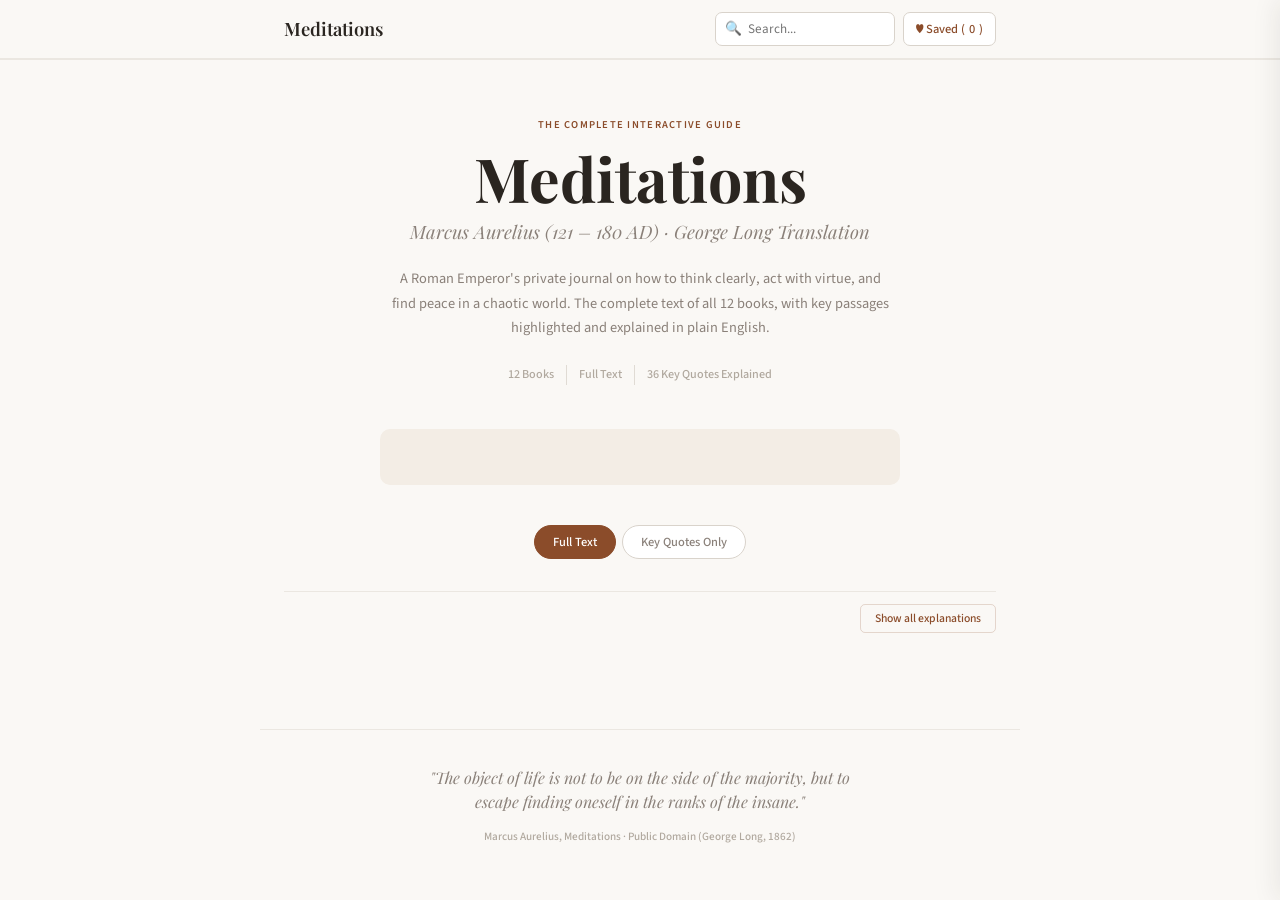
==== index.html @ ff91bcc4 "Add complete Meditations interactive guide" ====
<!DOCTYPE html>
<html lang="en">
<head>
<meta charset="UTF-8">
<meta name="viewport" content="width=device-width, initial-scale=1.0">
<title>Meditations — Marcus Aurelius</title>
<link href="https://fonts.googleapis.com/css2?family=Playfair+Display:ital,wght@0,400;0,600;0,700;1,400&family=Source+Sans+3:wght@300;400;500;600&display=swap" rel="stylesheet">
<style>
*,*::before,*::after{box-sizing:border-box;margin:0;padding:0}
body{font-family:'Source Sans 3',-apple-system,system-ui,sans-serif;background:#faf8f5;color:#2a2520;line-height:1.65;font-size:16px;-webkit-font-smoothing:antialiased}
a{color:inherit;text-decoration:none}
::-webkit-scrollbar{width:6px}
::-webkit-scrollbar-track{background:transparent}
::-webkit-scrollbar-thumb{background:#d9d3cb;border-radius:3px}
.pbar{position:fixed;top:0;left:0;height:3px;width:0;background:#8b4c2a;z-index:1001;pointer-events:none;transition:width 60ms linear}
.hdr{position:sticky;top:0;z-index:100;background:rgba(250,248,245,0.92);backdrop-filter:blur(12px);border-bottom:1px solid #ebe7e1}
.hdr-inner{max-width:760px;margin:0 auto;padding:12px 24px;display:flex;align-items:center;justify-content:space-between;gap:12px}
.hdr-brand{font-family:'Playfair Display',Georgia,serif;font-size:1.15rem;font-weight:600;white-space:nowrap}
.hdr-right{display:flex;align-items:center;gap:8px}
.search-box{position:relative}
.search-box input{font-family:inherit;font-size:0.82rem;padding:7px 12px 7px 32px;width:180px;border:1px solid #d9d3cb;border-radius:7px;background:#fff;color:#2a2520;outline:none;transition:all 200ms ease}
.search-box input:focus{width:220px;border-color:#8b4c2a;box-shadow:0 0 0 3px rgba(139,76,42,0.07)}
.search-box .si{position:absolute;left:10px;top:50%;transform:translateY(-50%);color:#b0a89e;pointer-events:none;font-size:0.85rem}
.hdr-btn{display:flex;align-items:center;justify-content:center;padding:7px 12px;border-radius:7px;border:1px solid #d9d3cb;background:#fff;color:#8b4c2a;cursor:pointer;font-family:inherit;font-size:0.78rem;font-weight:500;gap:4px;transition:all 150ms ease}
.hdr-btn:hover{background:#f5f0ea;border-color:#8b4c2a}
.pill-nav{position:sticky;top:49px;z-index:99;background:rgba(250,248,245,0.92);backdrop-filter:blur(12px);border-bottom:1px solid #ebe7e1;overflow-x:auto;scrollbar-width:none}
.pill-nav::-webkit-scrollbar{display:none}
.pill-inner{max-width:760px;margin:0 auto;padding:0 24px;display:flex;gap:2px;min-width:max-content}
.pill{padding:8px 14px;font-size:0.73rem;font-weight:500;color:#8a8079;background:none;border:none;border-bottom:2px solid transparent;cursor:pointer;white-space:nowrap;transition:all 150ms ease;font-family:inherit}
.pill:hover{color:#2a2520}
.pill.on{color:#8b4c2a;border-bottom-color:#8b4c2a}
.wrap{max-width:760px;margin:0 auto;padding:0 24px 80px}
.hero{text-align:center;padding:56px 0 44px}
.hero-ey{font-size:0.66rem;font-weight:600;letter-spacing:0.12em;text-transform:uppercase;color:#8b4c2a;margin-bottom:12px}
.hero h1{font-family:'Playfair Display',Georgia,serif;font-size:clamp(2.4rem,5.5vw,3.8rem);font-weight:700;line-height:1.08;margin-bottom:6px}
.hero .au{font-family:'Playfair Display',Georgia,serif;font-size:1.15rem;font-style:italic;color:#8a8079;margin-bottom:20px}
.hero .hd{font-size:0.9rem;color:#8a8079;max-width:500px;margin:0 auto 24px;line-height:1.7}
.stats{display:flex;justify-content:center;font-size:0.76rem;font-weight:500;color:#b0a89e}
.stats span{padding:0 12px}
.stats span+span{border-left:1px solid #e0dbd4}
.daily{max-width:520px;margin:0 auto 40px;padding:28px;background:#f3ede5;border-radius:10px;text-align:center}
.daily-tag{font-size:0.64rem;font-weight:600;letter-spacing:0.1em;text-transform:uppercase;color:#8b4c2a;margin-bottom:10px}
.daily .dq{font-family:'Playfair Display',Georgia,serif;font-size:1.1rem;font-style:italic;line-height:1.55;color:#2a2520;margin-bottom:8px}
.daily .dr{font-size:0.72rem;font-weight:500;color:#b0a89e;margin-bottom:12px}
.daily button{font-family:inherit;font-size:0.72rem;font-weight:500;color:#8b4c2a;background:rgba(139,76,42,0.06);border:1px solid rgba(139,76,42,0.15);border-radius:5px;padding:5px 14px;cursor:pointer}
.daily button:hover{background:rgba(139,76,42,0.12)}
.mode-bar{display:flex;align-items:center;justify-content:center;gap:6px;margin-bottom:32px}
.mode-btn{font-family:inherit;font-size:0.78rem;font-weight:500;padding:7px 18px;border-radius:20px;border:1px solid #d9d3cb;background:#fff;color:#8a8079;cursor:pointer;transition:all 150ms ease}
.mode-btn:hover{border-color:#8b4c2a;color:#2a2520}
.mode-btn.on{background:#8b4c2a;color:#fff;border-color:#8b4c2a}
.toolbar{display:flex;align-items:center;justify-content:space-between;padding:12px 0;margin-bottom:4px;border-top:1px solid #ebe7e1}
.toolbar .info{font-size:0.78rem;color:#8a8079;font-weight:500}
.toolbar button{font-family:inherit;font-size:0.73rem;font-weight:500;color:#8b4c2a;background:none;border:1px solid rgba(139,76,42,0.2);border-radius:5px;padding:5px 14px;cursor:pointer}
.toolbar button:hover{background:rgba(139,76,42,0.05)}
.book-sec{padding:48px 0 32px}
.book-sec+.book-sec{border-top:1px solid #ebe7e1}
.bk-num{font-family:'Playfair Display',Georgia,serif;font-size:3rem;font-weight:700;line-height:1;color:#8b4c2a;opacity:0.18;margin-bottom:-4px}
.bk-title{font-family:'Playfair Display',Georgia,serif;font-size:1.6rem;font-weight:600;line-height:1.2;margin-bottom:8px}
.bk-summary{font-size:0.88rem;color:#6a6058;line-height:1.7;max-width:600px;margin-bottom:8px;padding:16px 20px;background:#f8f4ef;border-radius:8px}
.bk-summary strong{color:#2a2520;font-weight:600}
.bk-themes{font-size:0.76rem;color:#8b4c2a;font-weight:500;margin-bottom:24px}
.passage{padding:18px 0;position:relative}
.passage+.passage{border-top:1px solid #f0ebe5}
.passage.hide{display:none}
.passage .pnum{font-size:0.68rem;font-weight:600;color:#c4bbb0;margin-bottom:6px}
.passage .ptext{font-size:0.94rem;line-height:1.75;color:#3a3530;max-width:62ch}
.passage.highlighted{padding-left:20px;border-left:3px solid rgba(139,76,42,0.2)}
.passage.highlighted .ptext{font-family:'Playfair Display',Georgia,serif;font-size:1.15rem;font-style:italic;line-height:1.6;color:#2a2520}
.passage .pmeta{display:flex;align-items:center;justify-content:space-between;margin-top:8px}
.passage .pacts{display:flex;align-items:center;gap:4px}
.exp-btn{font-family:inherit;font-size:0.72rem;font-weight:500;color:#8b4c2a;background:none;border:none;cursor:pointer;padding:4px 8px;border-radius:4px}
.exp-btn:hover{background:rgba(139,76,42,0.06)}
.exp-btn .arr{display:inline-block;transition:transform 0.25s ease;font-size:0.6rem;margin-left:3px}
.exp-btn.open .arr{transform:rotate(180deg)}
.hrt{background:none;border:none;cursor:pointer;padding:4px;color:#b0a89e;font-size:1rem;line-height:1;transition:color 150ms}
.hrt:hover{color:#8b4c2a}
.hrt.on{color:#8b4c2a}
.expl{max-height:0;overflow:hidden;opacity:0;transition:max-height 0.4s ease,opacity 0.3s ease,margin 0.3s ease;margin-top:0}
.expl.open{max-height:500px;opacity:1;margin-top:12px}
.expl-in{background:#f3ede5;border-radius:8px;padding:14px 16px}
.expl-tag{font-size:0.64rem;font-weight:600;letter-spacing:0.08em;text-transform:uppercase;color:#8b4c2a;margin-bottom:5px}
.expl-txt{font-size:0.86rem;line-height:1.72;color:#4a4440}
mark{background:rgba(200,170,80,0.3);color:inherit;border-radius:2px;padding:0 2px}
.no-res{text-align:center;padding:48px 0;display:none}
.no-res.show{display:block}
.no-res h3{font-family:'Playfair Display',Georgia,serif;font-size:1.2rem;font-weight:600;margin-bottom:4px}
.no-res p{font-size:0.84rem;color:#8a8079}
.overlay{position:fixed;inset:0;background:rgba(40,35,28,0.2);z-index:200;opacity:0;pointer-events:none;transition:opacity 0.25s ease}
.overlay.on{opacity:1;pointer-events:auto}
.panel{position:fixed;top:0;right:0;bottom:0;width:360px;max-width:92vw;background:#faf8f5;z-index:201;transform:translateX(100%);transition:transform 0.35s cubic-bezier(0.16,1,0.3,1);display:flex;flex-direction:column;box-shadow:-4px 0 24px rgba(40,35,28,0.08)}
.panel.on{transform:translateX(0)}
.pnl-top{display:flex;align-items:center;justify-content:space-between;padding:18px 20px;border-bottom:1px solid #ebe7e1}
.pnl-top h3{font-family:'Playfair Display',Georgia,serif;font-size:1.1rem;font-weight:600}
.pnl-x{width:32px;height:32px;display:flex;align-items:center;justify-content:center;border:none;background:none;color:#8a8079;cursor:pointer;font-size:1.2rem;border-radius:6px}
.pnl-x:hover{background:#f0ebe5}
.pnl-body{flex:1;overflow-y:auto;padding:14px 20px}
.pnl-item{padding:14px 0}
.pnl-item+.pnl-item{border-top:1px solid #f0ebe5}
.pnl-item .pq{font-family:'Playfair Display',Georgia,serif;font-size:0.92rem;font-style:italic;line-height:1.5;color:#2a2520;margin-bottom:5px}
.pnl-item .pf{font-size:0.7rem;font-weight:500;color:#b0a89e}
.pnl-item .prm{font-size:0.7rem;font-weight:500;color:#8b4c2a;background:none;border:none;cursor:pointer;margin-top:4px}
.pnl-item .prm:hover{text-decoration:underline}
.pnl-empty{text-align:center;padding:40px 0;color:#8a8079;font-size:0.86rem;line-height:1.6}
.btt{position:fixed;bottom:22px;right:22px;width:42px;height:42px;border-radius:50%;background:#2a2520;color:#faf8f5;border:none;cursor:pointer;display:flex;align-items:center;justify-content:center;font-size:1.1rem;opacity:0;pointer-events:none;transition:all 0.25s ease;transform:translateY(8px);z-index:50;box-shadow:0 2px 10px rgba(40,35,28,0.15)}
.btt.show{opacity:1;pointer-events:auto;transform:translateY(0)}
.btt:hover{transform:translateY(-2px)}
.ft{max-width:760px;margin:0 auto;padding:36px 24px 48px;border-top:1px solid #ebe7e1;text-align:center}
.ft .fq{font-family:'Playfair Display',Georgia,serif;font-size:1rem;font-style:italic;color:#8a8079;line-height:1.5;max-width:440px;margin:0 auto 14px}
.ft .fw{font-size:0.7rem;font-weight:500;color:#b0a89e}
@media(max-width:640px){
.hdr-inner{padding:10px 16px}
.search-box input{width:120px;font-size:0.78rem}
.search-box input:focus{width:160px}
.pill-inner{padding:0 16px}
.wrap{padding:0 16px 56px}
.hero{padding:36px 0 32px}
.hero h1{font-size:2.2rem}
.book-sec{padding:36px 0 24px}
.bk-num{font-size:2.2rem}
.bk-title{font-size:1.3rem}
.passage.highlighted .ptext{font-size:1.05rem}
.panel{width:100%;max-width:100%}
}
</style>
</head>
<body>
<div class="pbar" id="pbar"></div>
<header class="hdr"><div class="hdr-inner">
<div class="hdr-brand">Meditations</div>
<div class="hdr-right">
<div class="search-box"><span class="si">&#128269;</span><input type="text" id="search" placeholder="Search..." autocomplete="off"></div>
<button class="hdr-btn" id="openSaved">&#9829; Saved (<span id="scount">0</span>)</button>
</div>
</div></header>
<nav class="pill-nav"><div class="pill-inner" id="pillNav"></div></nav>
<div class="wrap">
<section class="hero">
<div class="hero-ey">The Complete Interactive Guide</div>
<h1>Meditations</h1>
<p class="au">Marcus Aurelius (121 &ndash; 180 AD) &middot; George Long Translation</p>
<p class="hd">A Roman Emperor's private journal on how to think clearly, act with virtue, and find peace in a chaotic world. The complete text of all 12 books, with key passages highlighted and explained in plain English.</p>
<div class="stats"><span>12 Books</span><span>Full Text</span><span>36 Key Quotes Explained</span></div>
</section>
<div class="daily" id="daily"></div>
<div class="mode-bar">
<button class="mode-btn on" data-mode="full">Full Text</button>
<button class="mode-btn" data-mode="highlights">Key Quotes Only</button>
</div>
<div class="toolbar"><span class="info" id="qcount"></span><button id="toggleAll">Show all explanations</button></div>
<div id="content"></div>
<div class="no-res" id="noRes"><h3>No matches found</h3><p>Try a different search term</p></div>
</div>
<footer class="ft">
<p class="fq">"The object of life is not to be on the side of the majority, but to escape finding oneself in the ranks of the insane."</p>
<p class="fw">Marcus Aurelius, Meditations &middot; Public Domain (George Long, 1862)</p>
</footer>
<div class="overlay" id="overlay"></div>
<div class="panel" id="panel">
<div class="pnl-top"><h3>Saved Quotes</h3><button class="pnl-x" id="pnlX">&times;</button></div>
<div class="pnl-body" id="pnlBody"></div>
</div>
<button class="btt" id="btt">&uarr;</button>
<script src="data.js"></script>
<script src="app.js"></script>
</body>
</html>
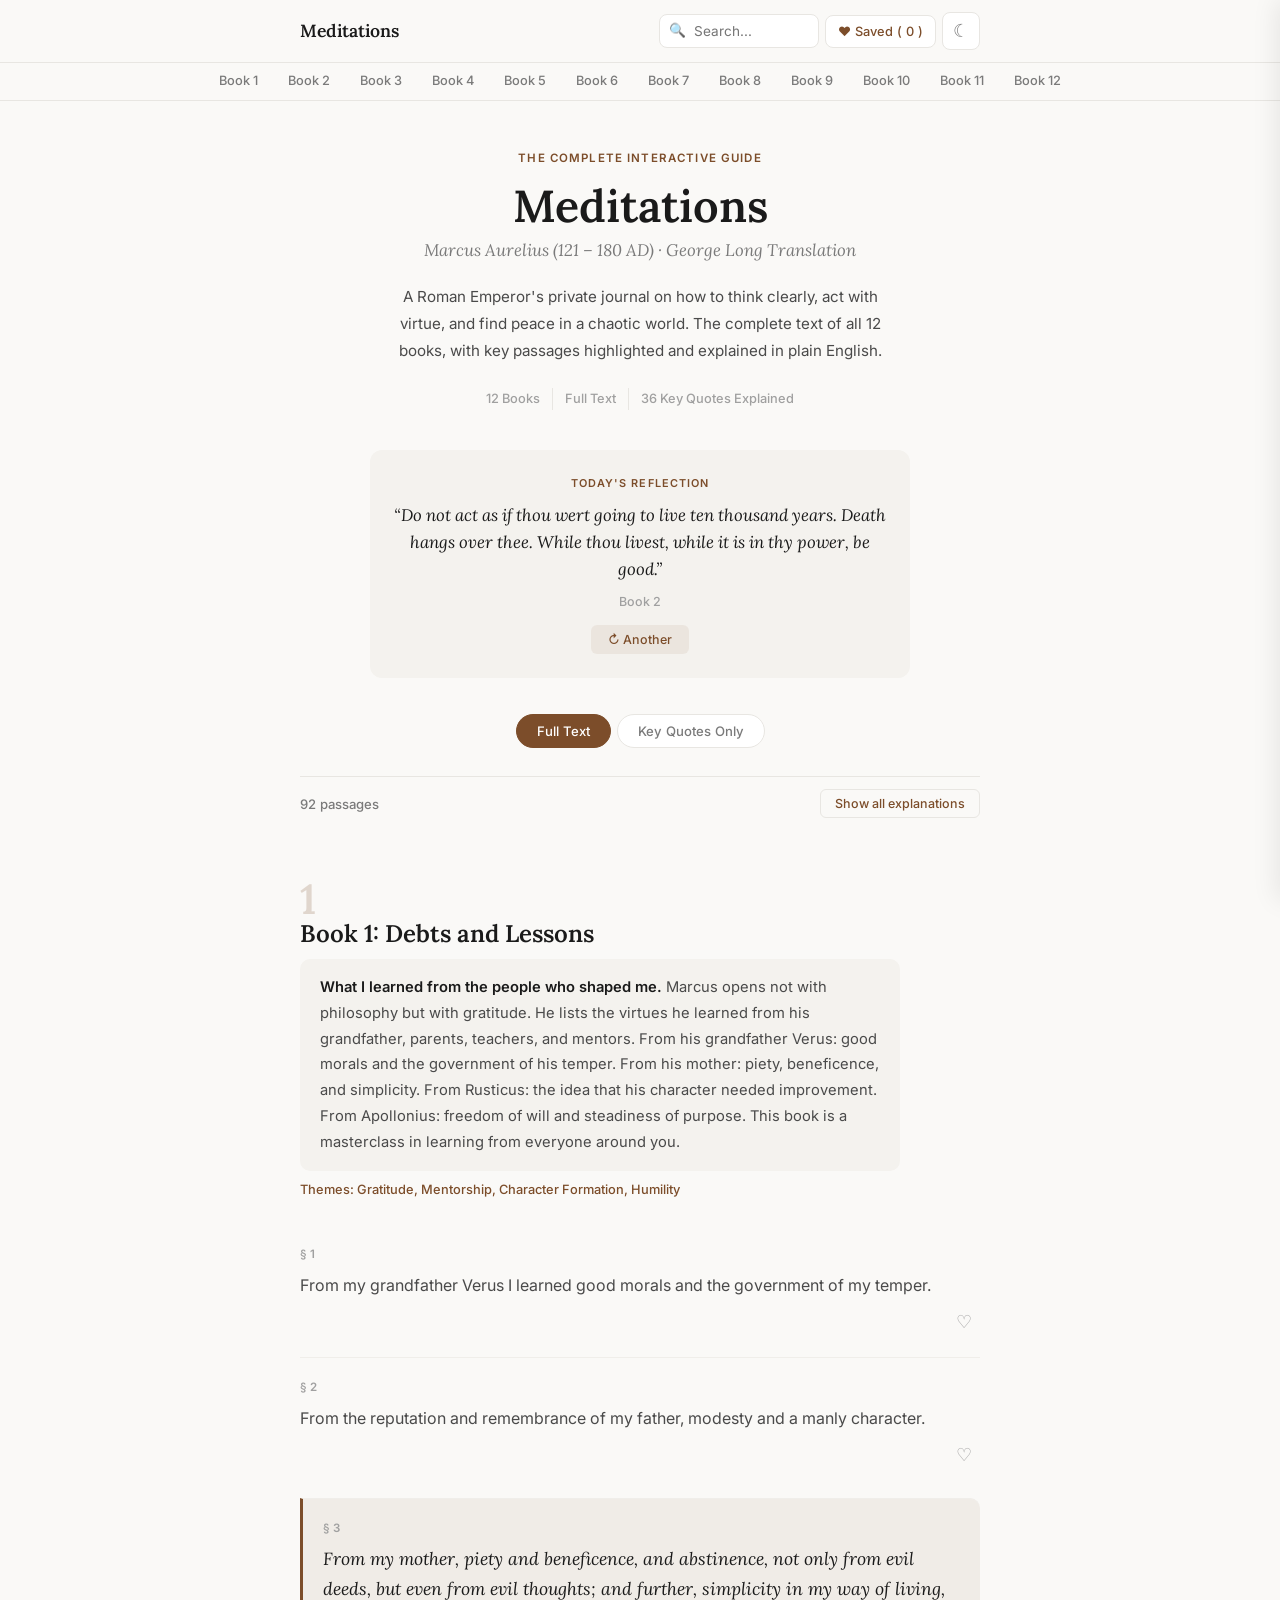
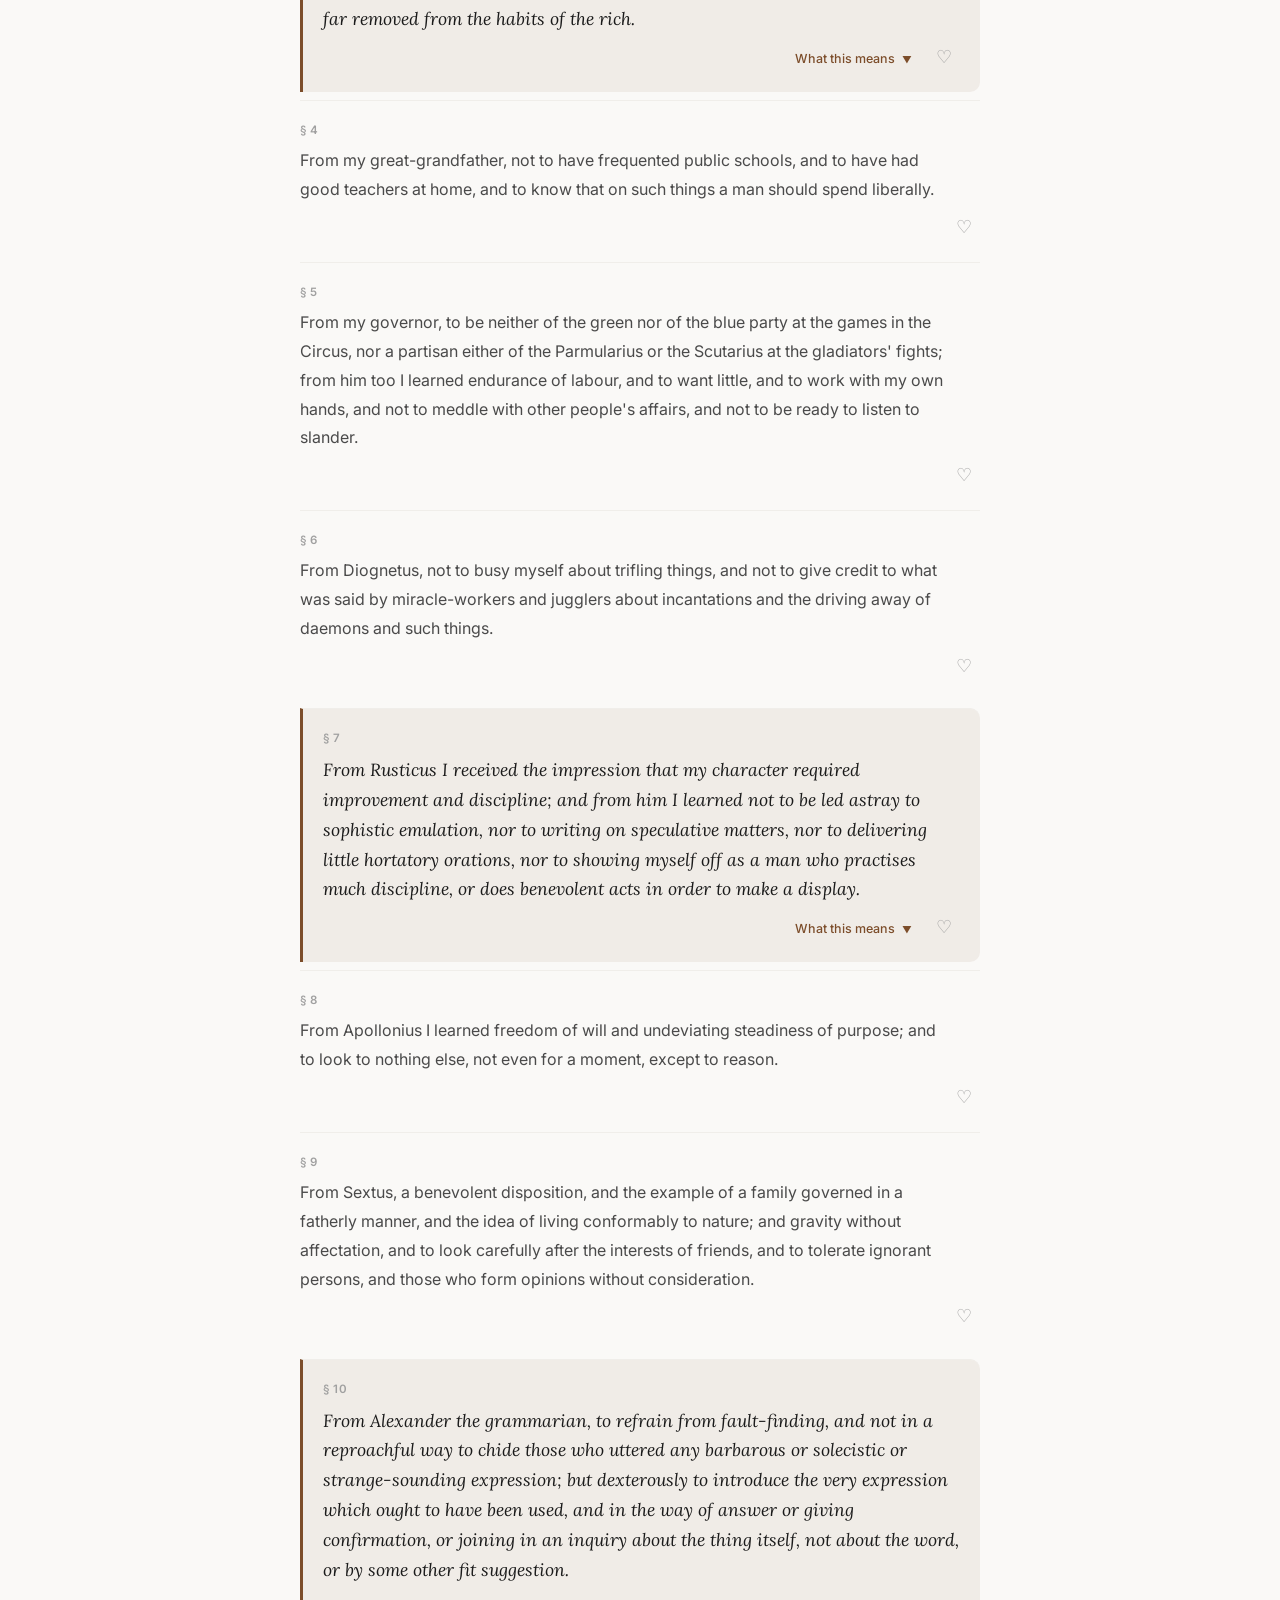
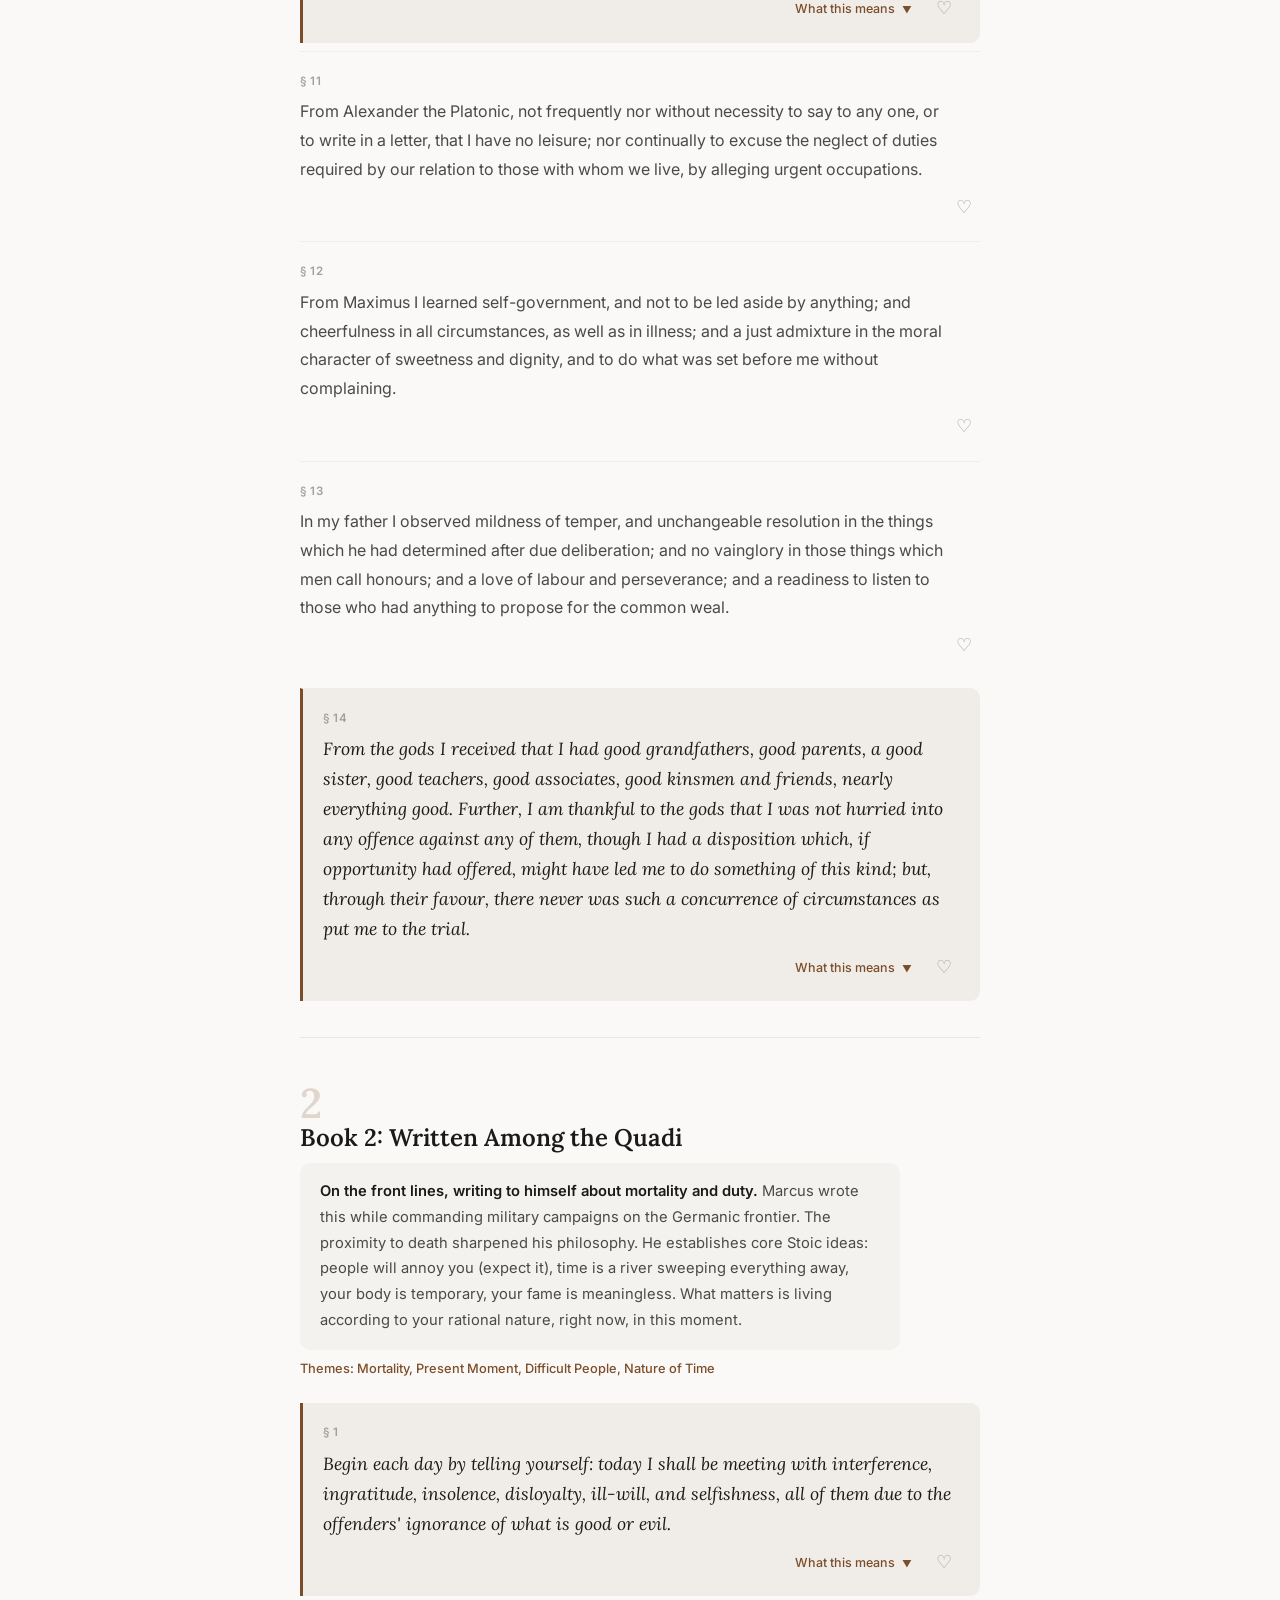
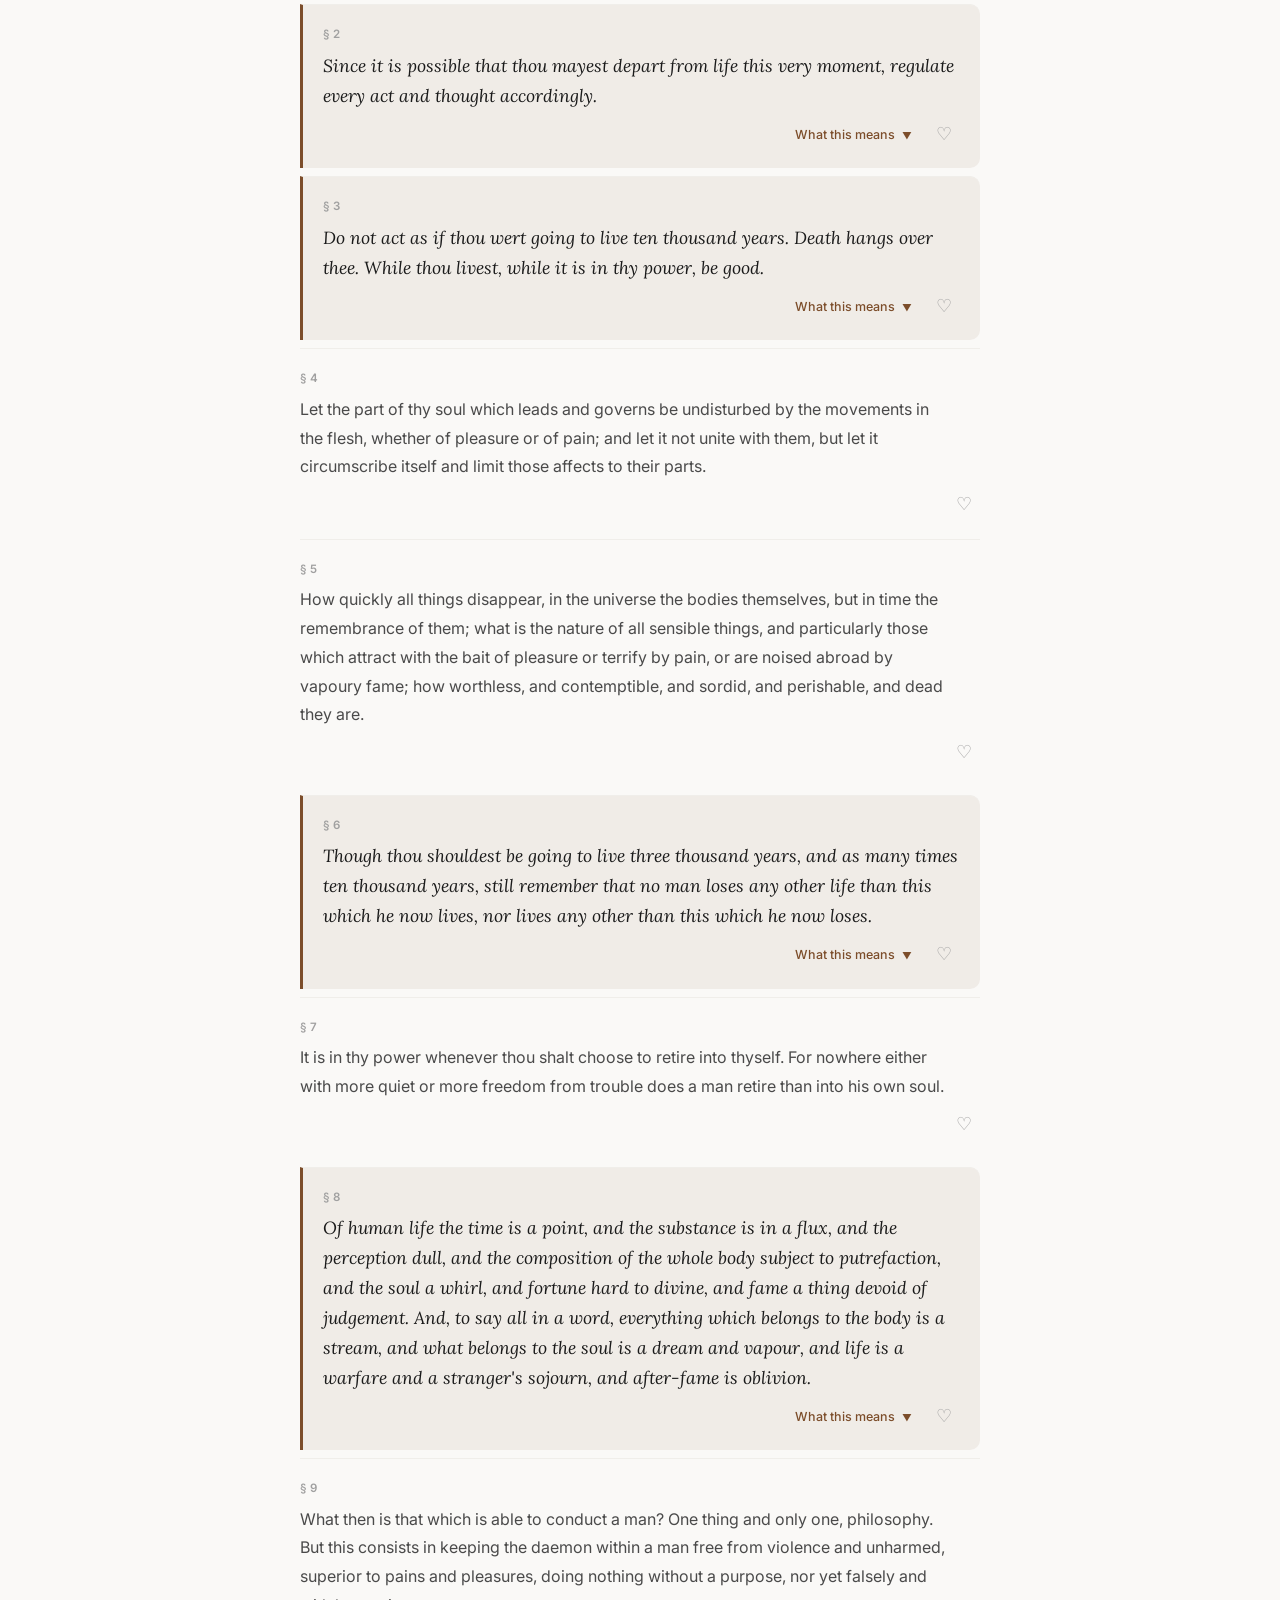
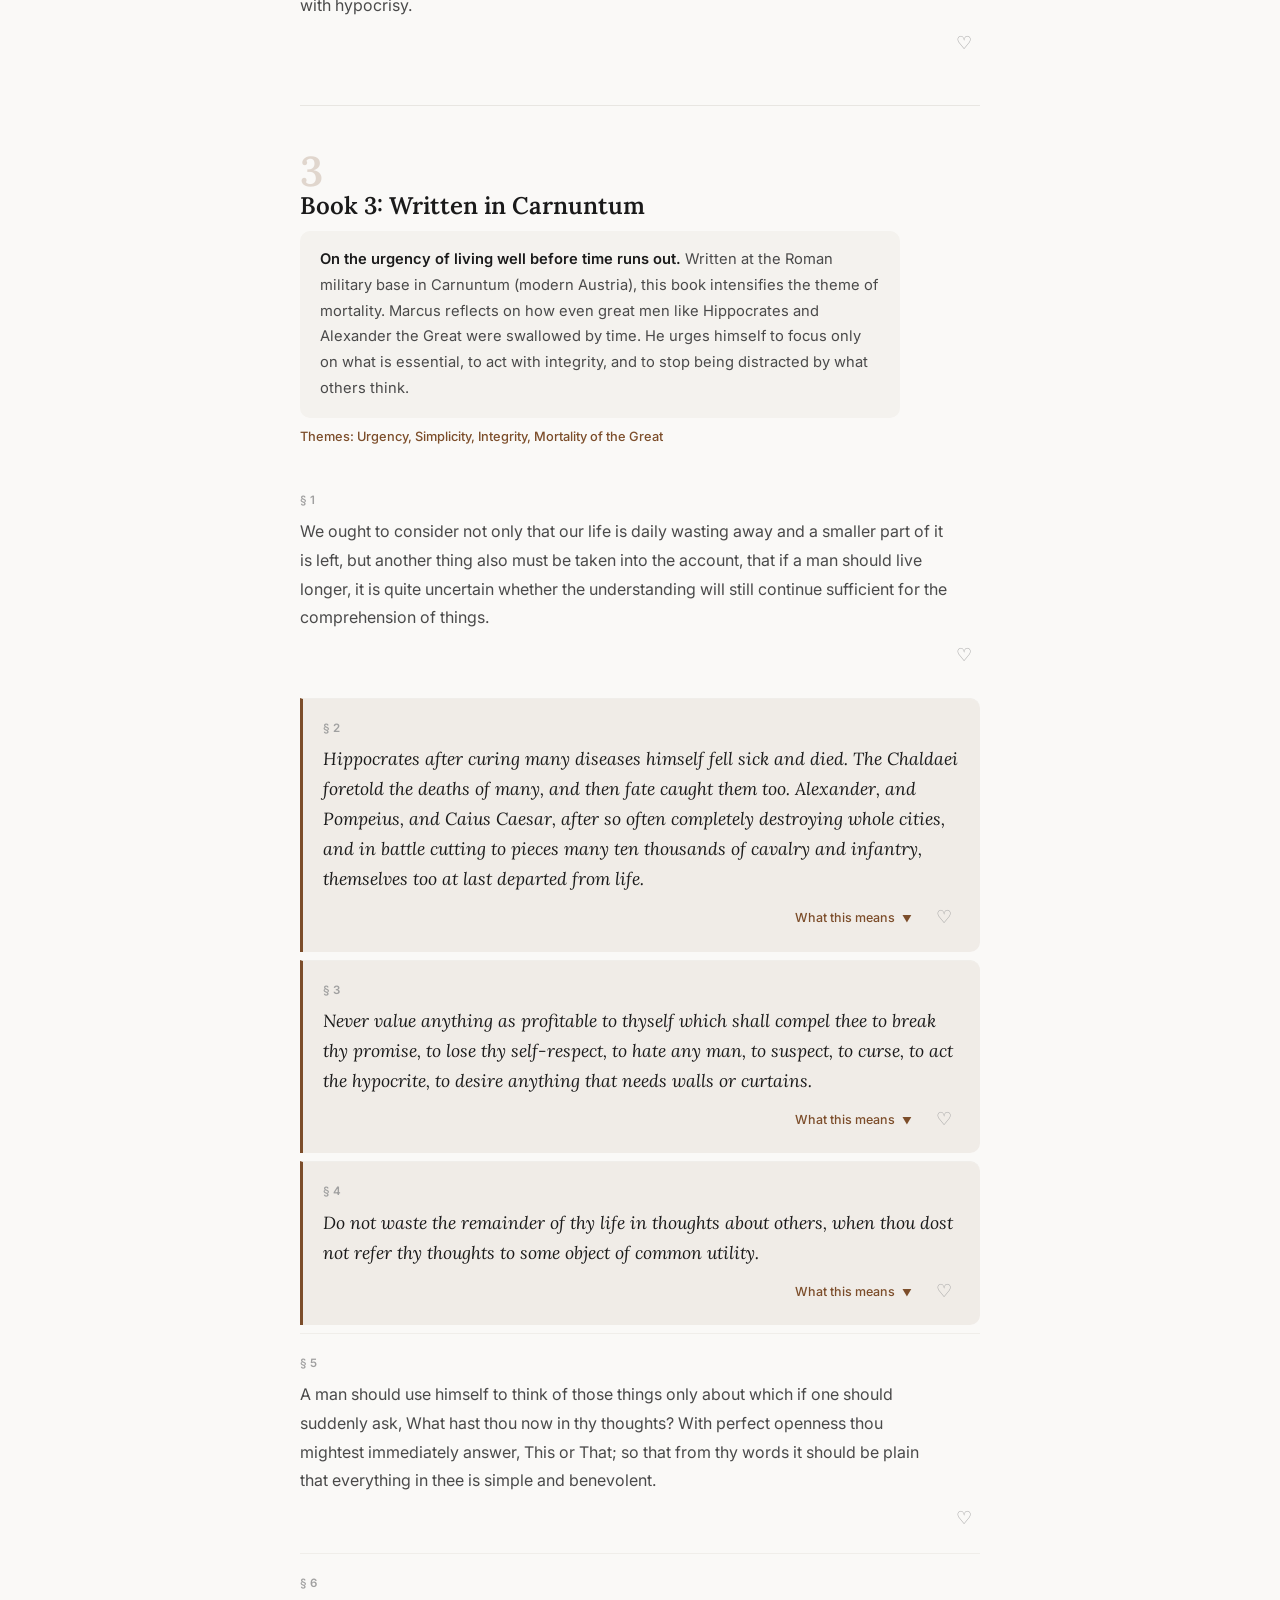
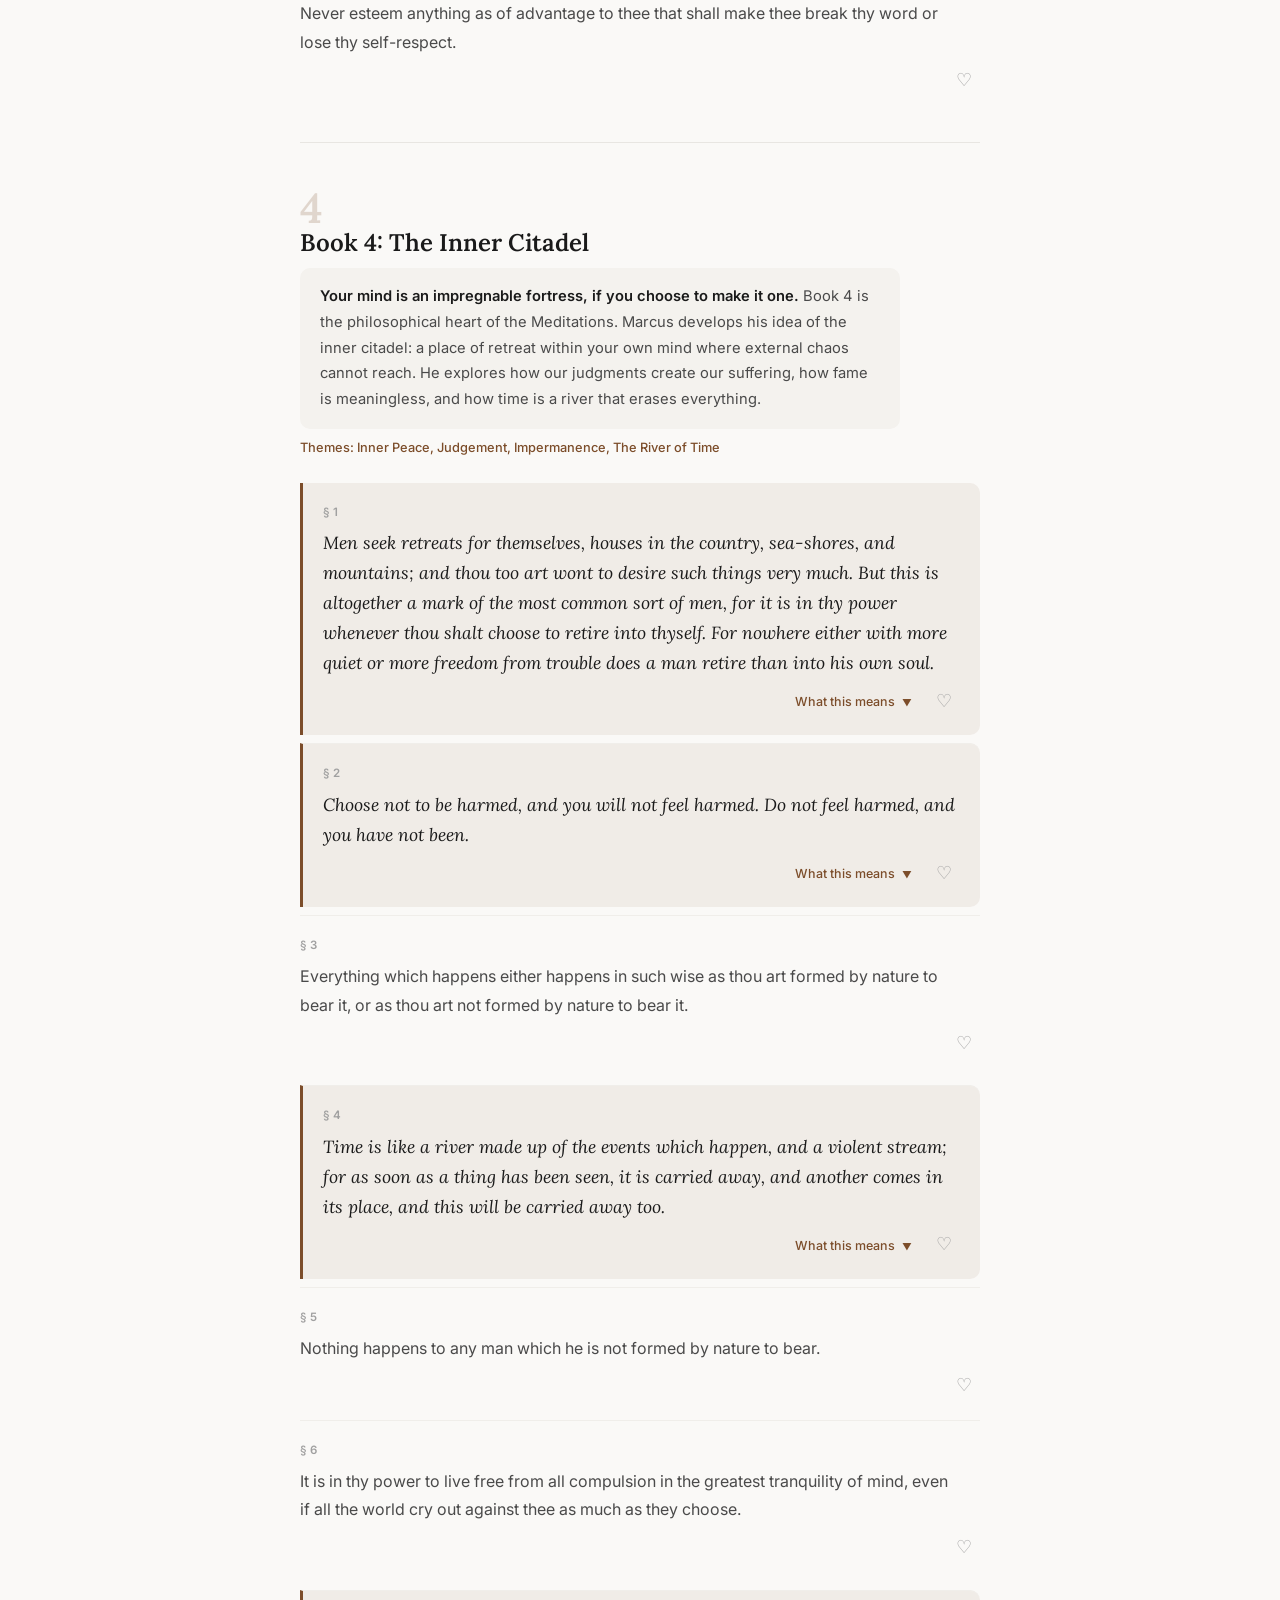
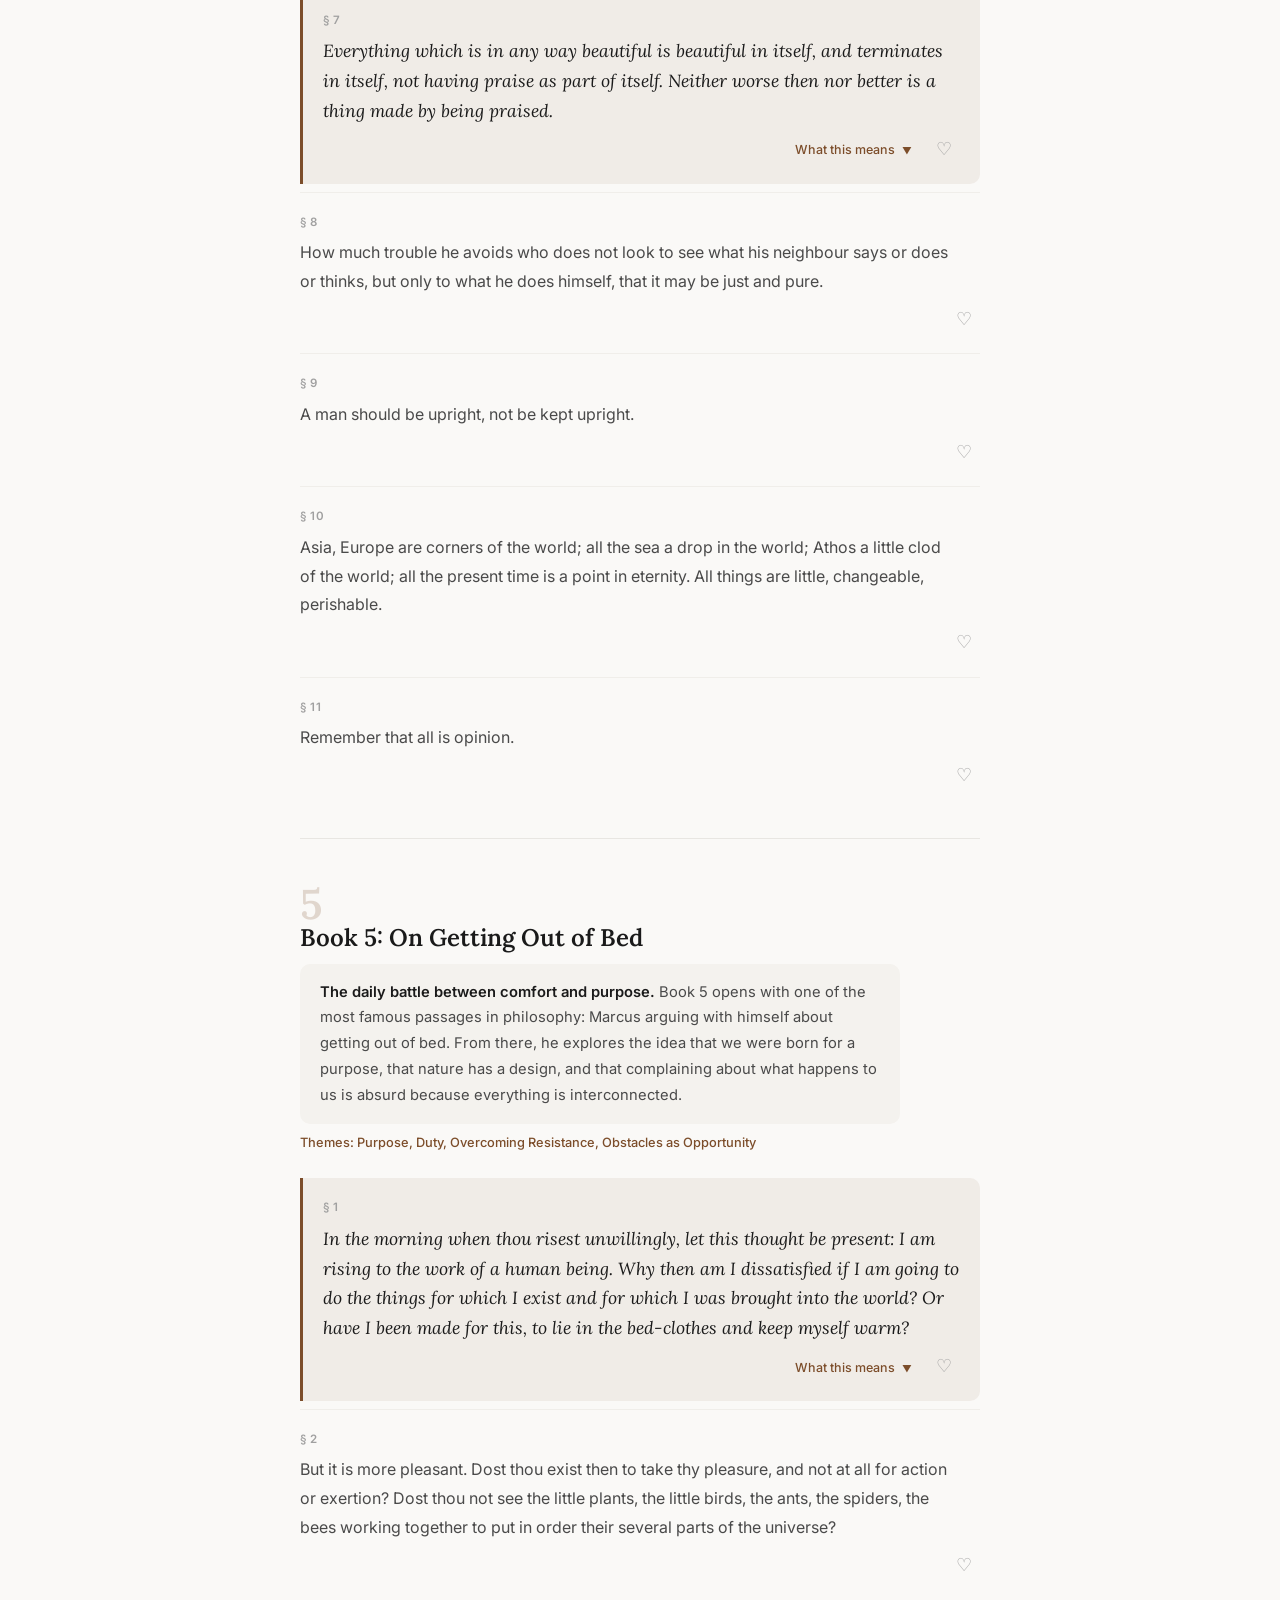
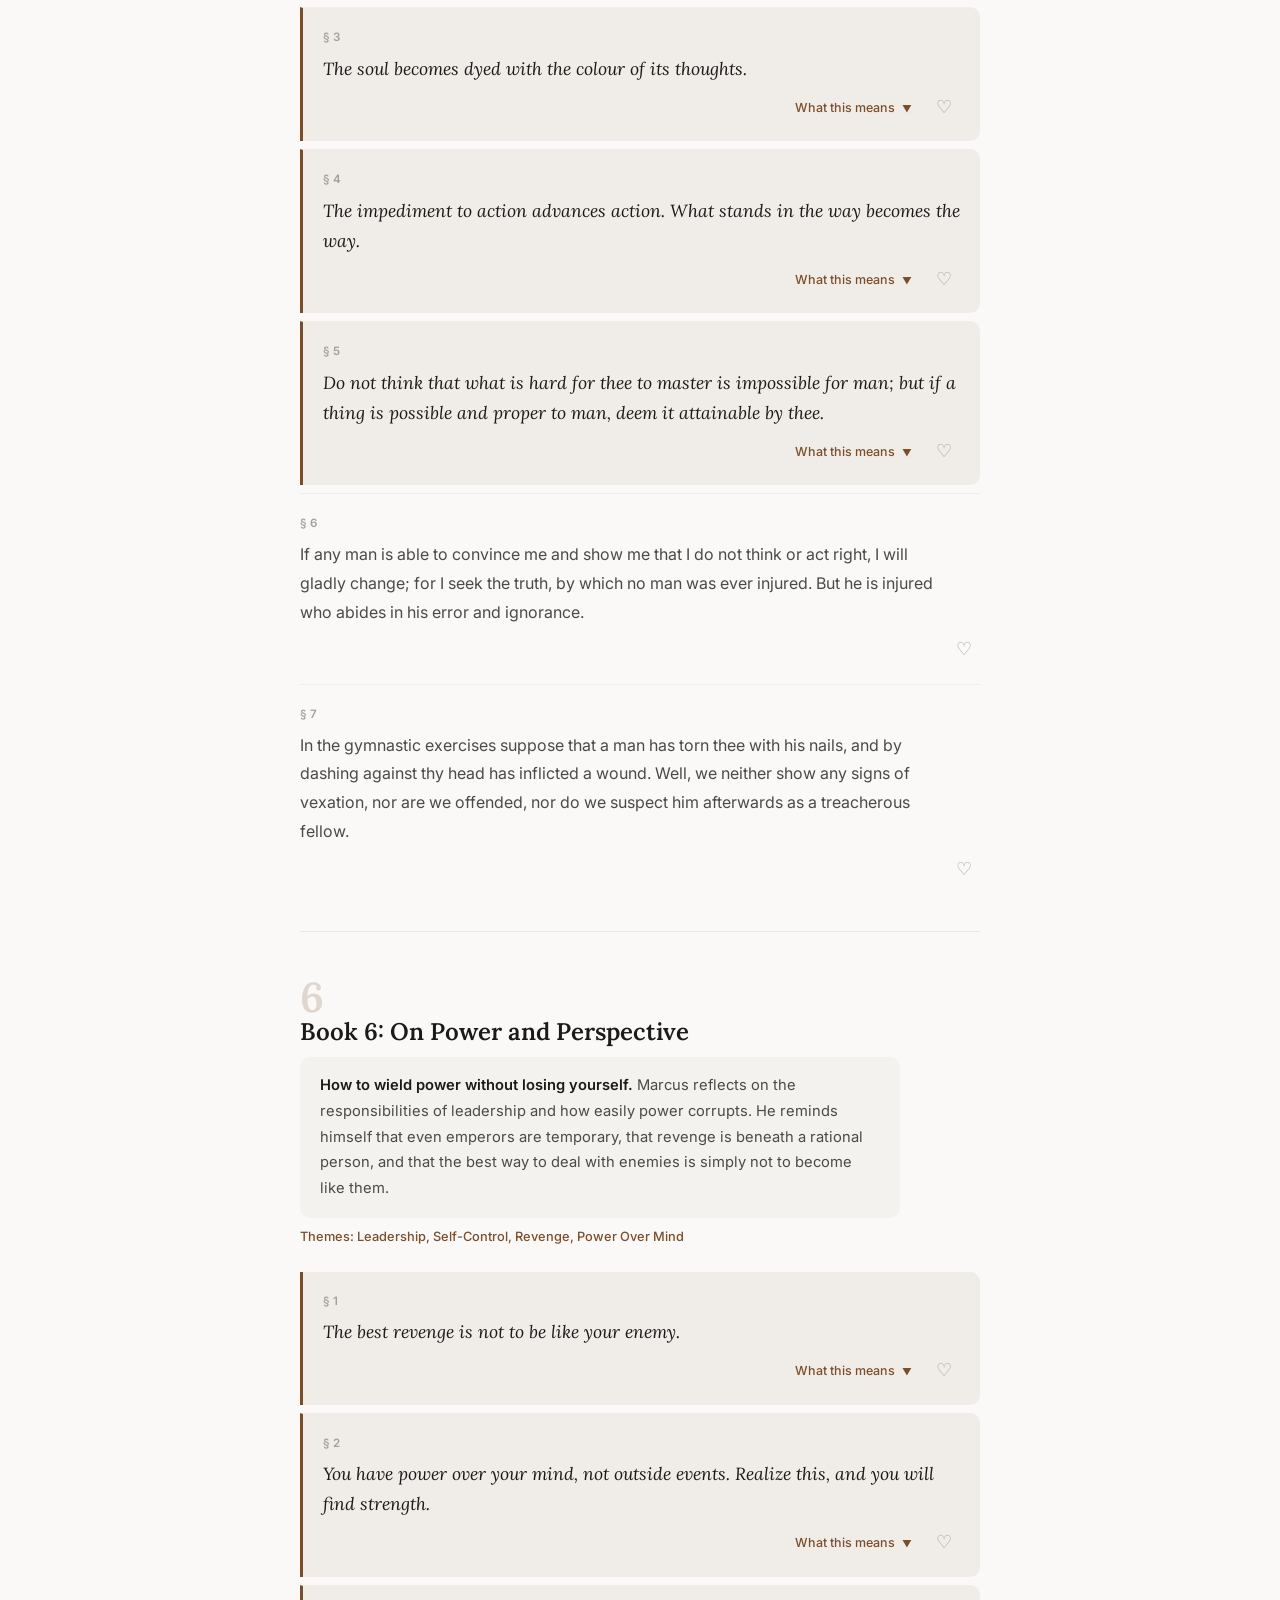
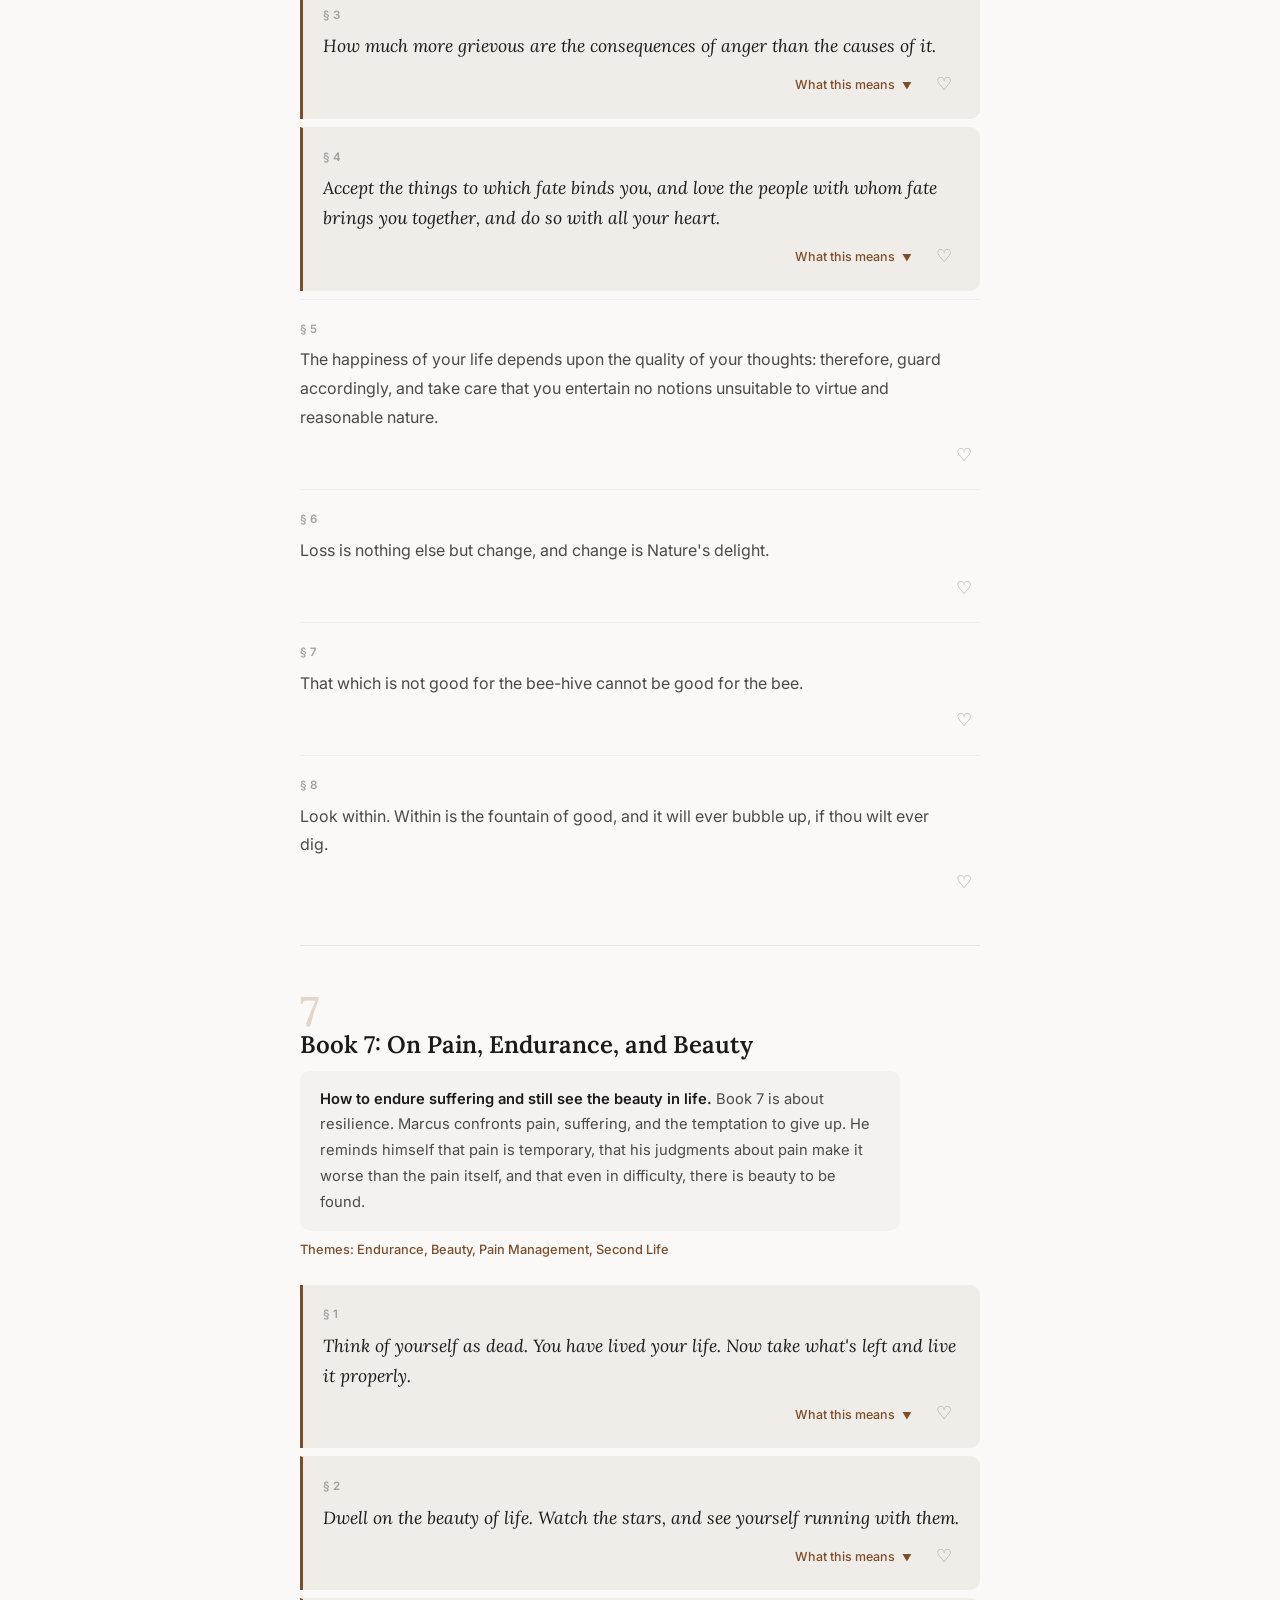
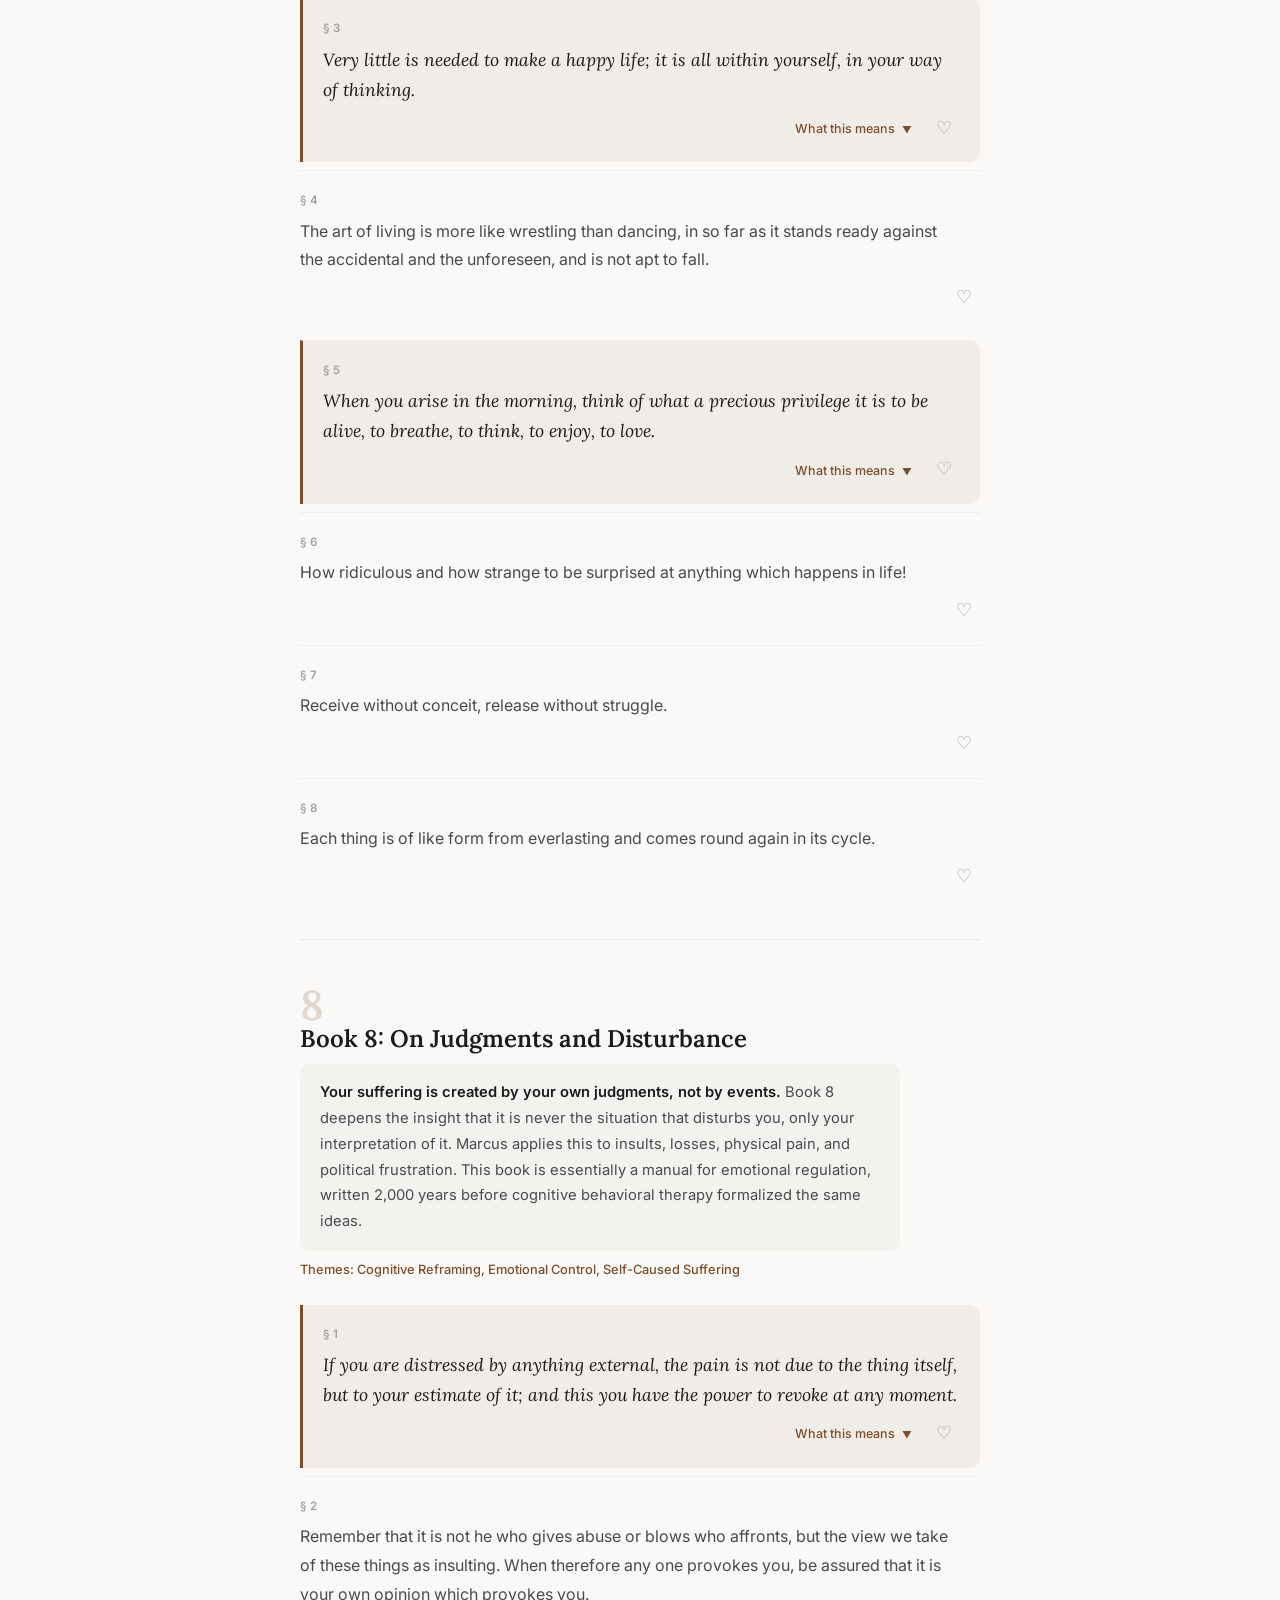
==== commit 4a1e8272: "Redesign: simpler fonts, dark mode, full responsiveness" ====
--- a/index.html
+++ b/index.html
@@ -1,125 +1,275 @@
 <!DOCTYPE html>
-<html lang="en">
+<html lang="en" data-theme="light">
 <head>
 <meta charset="UTF-8">
 <meta name="viewport" content="width=device-width, initial-scale=1.0">
 <title>Meditations — Marcus Aurelius</title>
-<link href="https://fonts.googleapis.com/css2?family=Playfair+Display:ital,wght@0,400;0,600;0,700;1,400&family=Source+Sans+3:wght@300;400;500;600&display=swap" rel="stylesheet">
+<link href="https://fonts.googleapis.com/css2?family=Inter:wght@300;400;500;600;700&family=Lora:ital,wght@0,400;0,500;0,600;1,400&display=swap" rel="stylesheet">
 <style>
 *,*::before,*::after{box-sizing:border-box;margin:0;padding:0}
-body{font-family:'Source Sans 3',-apple-system,system-ui,sans-serif;background:#faf8f5;color:#2a2520;line-height:1.65;font-size:16px;-webkit-font-smoothing:antialiased}
-a{color:inherit;text-decoration:none}
-::-webkit-scrollbar{width:6px}
-::-webkit-scrollbar-track{background:transparent}
-::-webkit-scrollbar-thumb{background:#d9d3cb;border-radius:3px}
-.pbar{position:fixed;top:0;left:0;height:3px;width:0;background:#8b4c2a;z-index:1001;pointer-events:none;transition:width 60ms linear}
-.hdr{position:sticky;top:0;z-index:100;background:rgba(250,248,245,0.92);backdrop-filter:blur(12px);border-bottom:1px solid #ebe7e1}
-.hdr-inner{max-width:760px;margin:0 auto;padding:12px 24px;display:flex;align-items:center;justify-content:space-between;gap:12px}
-.hdr-brand{font-family:'Playfair Display',Georgia,serif;font-size:1.15rem;font-weight:600;white-space:nowrap}
-.hdr-right{display:flex;align-items:center;gap:8px}
-.search-box{position:relative}
-.search-box input{font-family:inherit;font-size:0.82rem;padding:7px 12px 7px 32px;width:180px;border:1px solid #d9d3cb;border-radius:7px;background:#fff;color:#2a2520;outline:none;transition:all 200ms ease}
-.search-box input:focus{width:220px;border-color:#8b4c2a;box-shadow:0 0 0 3px rgba(139,76,42,0.07)}
-.search-box .si{position:absolute;left:10px;top:50%;transform:translateY(-50%);color:#b0a89e;pointer-events:none;font-size:0.85rem}
-.hdr-btn{display:flex;align-items:center;justify-content:center;padding:7px 12px;border-radius:7px;border:1px solid #d9d3cb;background:#fff;color:#8b4c2a;cursor:pointer;font-family:inherit;font-size:0.78rem;font-weight:500;gap:4px;transition:all 150ms ease}
-.hdr-btn:hover{background:#f5f0ea;border-color:#8b4c2a}
-.pill-nav{position:sticky;top:49px;z-index:99;background:rgba(250,248,245,0.92);backdrop-filter:blur(12px);border-bottom:1px solid #ebe7e1;overflow-x:auto;scrollbar-width:none}
+
+:root{
+  --bg:#faf9f7;
+  --bg-card:#f4f2ee;
+  --bg-surface:#fff;
+  --text:#1a1a1a;
+  --text-mid:#4a4a4a;
+  --text-muted:#7a7a7a;
+  --text-light:#a0a0a0;
+  --accent:#7c4d2a;
+  --accent-light:rgba(124,77,42,0.08);
+  --accent-hover:#5e3a1f;
+  --border:#e8e6e2;
+  --border-light:#f0eeea;
+  --shadow:0 1px 3px rgba(0,0,0,0.04);
+  --serif:'Lora',Georgia,'Times New Roman',serif;
+  --sans:'Inter',-apple-system,BlinkMacSystemFont,'Segoe UI',system-ui,sans-serif;
+}
+
+[data-theme="dark"]{
+  --bg:#141414;
+  --bg-card:#1e1e1e;
+  --bg-surface:#242424;
+  --text:#e8e8e8;
+  --text-mid:#b8b8b8;
+  --text-muted:#888;
+  --text-light:#666;
+  --accent:#c4915e;
+  --accent-light:rgba(196,145,94,0.1);
+  --accent-hover:#d4a574;
+  --border:#2a2a2a;
+  --border-light:#222;
+  --shadow:0 1px 3px rgba(0,0,0,0.2);
+}
+
+html{scroll-behavior:smooth;scroll-padding-top:110px}
+
+body{
+  font-family:var(--sans);
+  background:var(--bg);
+  color:var(--text);
+  line-height:1.7;
+  font-size:17px;
+  -webkit-font-smoothing:antialiased;
+  transition:background 0.3s ease,color 0.3s ease;
+}
+
+/* PROGRESS */
+.pbar{position:fixed;top:0;left:0;height:3px;width:0;background:var(--accent);z-index:1001;pointer-events:none;transition:width 60ms linear}
+
+/* HEADER */
+.hdr{
+  position:sticky;top:0;z-index:100;
+  background:var(--bg);
+  border-bottom:1px solid var(--border);
+  transition:background 0.3s ease;
+}
+.hdr-inner{
+  max-width:720px;margin:0 auto;
+  padding:12px 20px;
+  display:flex;align-items:center;
+  justify-content:space-between;gap:10px;
+}
+.hdr-brand{
+  font-family:var(--serif);
+  font-size:1.1rem;font-weight:600;
+  color:var(--text);white-space:nowrap;
+}
+.hdr-right{display:flex;align-items:center;gap:6px;flex-shrink:1;min-width:0}
+.search-box{position:relative;flex-shrink:1;min-width:0}
+.search-box input{
+  font-family:var(--sans);font-size:0.85rem;
+  padding:8px 12px 8px 34px;
+  width:160px;max-width:100%;
+  border:1px solid var(--border);border-radius:8px;
+  background:var(--bg-surface);color:var(--text);
+  outline:none;transition:all 200ms ease;
+}
+.search-box input:focus{width:200px;border-color:var(--accent);box-shadow:0 0 0 3px var(--accent-light)}
+.search-box .si{position:absolute;left:10px;top:50%;transform:translateY(-50%);color:var(--text-light);pointer-events:none;font-size:0.85rem}
+
+.hdr-btn{
+  display:flex;align-items:center;justify-content:center;
+  padding:8px 12px;border-radius:8px;
+  border:1px solid var(--border);background:var(--bg-surface);
+  color:var(--accent);cursor:pointer;
+  font-family:var(--sans);font-size:0.8rem;font-weight:500;
+  gap:4px;transition:all 150ms ease;white-space:nowrap;
+}
+.hdr-btn:hover{background:var(--accent-light);border-color:var(--accent)}
+
+.theme-toggle{
+  width:38px;height:38px;
+  display:flex;align-items:center;justify-content:center;
+  border-radius:8px;border:1px solid var(--border);
+  background:var(--bg-surface);color:var(--text-muted);
+  cursor:pointer;font-size:1.1rem;
+  transition:all 150ms ease;
+}
+.theme-toggle:hover{border-color:var(--accent);color:var(--accent)}
+
+/* NAV */
+.pill-nav{
+  position:sticky;top:51px;z-index:99;
+  background:var(--bg);
+  border-bottom:1px solid var(--border);
+  overflow-x:auto;scrollbar-width:none;
+  transition:background 0.3s ease;
+}
 .pill-nav::-webkit-scrollbar{display:none}
-.pill-inner{max-width:760px;margin:0 auto;padding:0 24px;display:flex;gap:2px;min-width:max-content}
-.pill{padding:8px 14px;font-size:0.73rem;font-weight:500;color:#8a8079;background:none;border:none;border-bottom:2px solid transparent;cursor:pointer;white-space:nowrap;transition:all 150ms ease;font-family:inherit}
-.pill:hover{color:#2a2520}
-.pill.on{color:#8b4c2a;border-bottom-color:#8b4c2a}
-.wrap{max-width:760px;margin:0 auto;padding:0 24px 80px}
-.hero{text-align:center;padding:56px 0 44px}
-.hero-ey{font-size:0.66rem;font-weight:600;letter-spacing:0.12em;text-transform:uppercase;color:#8b4c2a;margin-bottom:12px}
-.hero h1{font-family:'Playfair Display',Georgia,serif;font-size:clamp(2.4rem,5.5vw,3.8rem);font-weight:700;line-height:1.08;margin-bottom:6px}
-.hero .au{font-family:'Playfair Display',Georgia,serif;font-size:1.15rem;font-style:italic;color:#8a8079;margin-bottom:20px}
-.hero .hd{font-size:0.9rem;color:#8a8079;max-width:500px;margin:0 auto 24px;line-height:1.7}
-.stats{display:flex;justify-content:center;font-size:0.76rem;font-weight:500;color:#b0a89e}
+.pill-inner{
+  max-width:720px;margin:0 auto;padding:0 20px;
+  display:flex;gap:2px;min-width:max-content;
+}
+.pill{
+  padding:10px 14px;font-size:0.8rem;
+  font-weight:500;color:var(--text-muted);
+  background:none;border:none;cursor:pointer;
+  white-space:nowrap;border-bottom:2px solid transparent;
+  transition:all 150ms ease;font-family:var(--sans);
+}
+.pill:hover{color:var(--text)}
+.pill.on{color:var(--accent);border-bottom-color:var(--accent)}
+
+/* MAIN */
+.wrap{max-width:720px;margin:0 auto;padding:0 20px 80px}
+
+/* HERO */
+.hero{text-align:center;padding:48px 0 40px}
+.hero-ey{font-size:0.72rem;font-weight:600;letter-spacing:0.1em;text-transform:uppercase;color:var(--accent);margin-bottom:12px}
+.hero h1{font-family:var(--serif);font-size:2.8rem;font-weight:600;line-height:1.1;margin-bottom:6px}
+.hero .au{font-family:var(--serif);font-size:1.05rem;font-style:italic;color:var(--text-muted);margin-bottom:20px}
+.hero .hd{font-size:0.95rem;color:var(--text-mid);max-width:520px;margin:0 auto 24px;line-height:1.75}
+.stats{display:flex;justify-content:center;flex-wrap:wrap;gap:0;font-size:0.8rem;font-weight:500;color:var(--text-light)}
 .stats span{padding:0 12px}
-.stats span+span{border-left:1px solid #e0dbd4}
-.daily{max-width:520px;margin:0 auto 40px;padding:28px;background:#f3ede5;border-radius:10px;text-align:center}
-.daily-tag{font-size:0.64rem;font-weight:600;letter-spacing:0.1em;text-transform:uppercase;color:#8b4c2a;margin-bottom:10px}
-.daily .dq{font-family:'Playfair Display',Georgia,serif;font-size:1.1rem;font-style:italic;line-height:1.55;color:#2a2520;margin-bottom:8px}
-.daily .dr{font-size:0.72rem;font-weight:500;color:#b0a89e;margin-bottom:12px}
-.daily button{font-family:inherit;font-size:0.72rem;font-weight:500;color:#8b4c2a;background:rgba(139,76,42,0.06);border:1px solid rgba(139,76,42,0.15);border-radius:5px;padding:5px 14px;cursor:pointer}
-.daily button:hover{background:rgba(139,76,42,0.12)}
-.mode-bar{display:flex;align-items:center;justify-content:center;gap:6px;margin-bottom:32px}
-.mode-btn{font-family:inherit;font-size:0.78rem;font-weight:500;padding:7px 18px;border-radius:20px;border:1px solid #d9d3cb;background:#fff;color:#8a8079;cursor:pointer;transition:all 150ms ease}
-.mode-btn:hover{border-color:#8b4c2a;color:#2a2520}
-.mode-btn.on{background:#8b4c2a;color:#fff;border-color:#8b4c2a}
-.toolbar{display:flex;align-items:center;justify-content:space-between;padding:12px 0;margin-bottom:4px;border-top:1px solid #ebe7e1}
-.toolbar .info{font-size:0.78rem;color:#8a8079;font-weight:500}
-.toolbar button{font-family:inherit;font-size:0.73rem;font-weight:500;color:#8b4c2a;background:none;border:1px solid rgba(139,76,42,0.2);border-radius:5px;padding:5px 14px;cursor:pointer}
-.toolbar button:hover{background:rgba(139,76,42,0.05)}
-.book-sec{padding:48px 0 32px}
-.book-sec+.book-sec{border-top:1px solid #ebe7e1}
-.bk-num{font-family:'Playfair Display',Georgia,serif;font-size:3rem;font-weight:700;line-height:1;color:#8b4c2a;opacity:0.18;margin-bottom:-4px}
-.bk-title{font-family:'Playfair Display',Georgia,serif;font-size:1.6rem;font-weight:600;line-height:1.2;margin-bottom:8px}
-.bk-summary{font-size:0.88rem;color:#6a6058;line-height:1.7;max-width:600px;margin-bottom:8px;padding:16px 20px;background:#f8f4ef;border-radius:8px}
-.bk-summary strong{color:#2a2520;font-weight:600}
-.bk-themes{font-size:0.76rem;color:#8b4c2a;font-weight:500;margin-bottom:24px}
-.passage{padding:18px 0;position:relative}
-.passage+.passage{border-top:1px solid #f0ebe5}
+.stats span+span{border-left:1px solid var(--border)}
+
+/* DAILY */
+.daily{max-width:540px;margin:0 auto 36px;padding:24px;background:var(--bg-card);border-radius:12px;text-align:center}
+.daily-tag{font-size:0.68rem;font-weight:600;letter-spacing:0.1em;text-transform:uppercase;color:var(--accent);margin-bottom:10px}
+.daily .dq{font-family:var(--serif);font-size:1.05rem;font-style:italic;line-height:1.6;color:var(--text);margin-bottom:8px}
+.daily .dr{font-size:0.78rem;font-weight:500;color:var(--text-light);margin-bottom:12px}
+.daily button{font-family:var(--sans);font-size:0.78rem;font-weight:500;color:var(--accent);background:var(--accent-light);border:1px solid transparent;border-radius:6px;padding:6px 16px;cursor:pointer;transition:all 150ms}
+.daily button:hover{border-color:var(--accent)}
+
+/* MODE BAR */
+.mode-bar{display:flex;align-items:center;justify-content:center;gap:6px;margin-bottom:28px;flex-wrap:wrap}
+.mode-btn{font-family:var(--sans);font-size:0.82rem;font-weight:500;padding:8px 20px;border-radius:24px;border:1px solid var(--border);background:var(--bg-surface);color:var(--text-muted);cursor:pointer;transition:all 150ms ease}
+.mode-btn:hover{border-color:var(--accent);color:var(--text)}
+.mode-btn.on{background:var(--accent);color:#fff;border-color:var(--accent)}
+
+/* TOOLBAR */
+.toolbar{display:flex;align-items:center;justify-content:space-between;padding:12px 0;margin-bottom:4px;border-top:1px solid var(--border);flex-wrap:wrap;gap:8px}
+.toolbar .info{font-size:0.82rem;color:var(--text-muted);font-weight:500}
+.toolbar button{font-family:var(--sans);font-size:0.78rem;font-weight:500;color:var(--accent);background:none;border:1px solid var(--border);border-radius:6px;padding:6px 14px;cursor:pointer;transition:all 150ms}
+.toolbar button:hover{background:var(--accent-light)}
+
+/* BOOK SECTION */
+.book-sec{padding:44px 0 28px}
+.book-sec+.book-sec{border-top:1px solid var(--border)}
+.bk-num{font-family:var(--serif);font-size:2.6rem;font-weight:600;line-height:1;color:var(--accent);opacity:0.2;margin-bottom:-2px}
+.bk-title{font-family:var(--serif);font-size:1.5rem;font-weight:600;line-height:1.3;margin-bottom:10px}
+.bk-summary{font-size:0.92rem;color:var(--text-mid);line-height:1.75;max-width:600px;margin-bottom:8px;padding:16px 20px;background:var(--bg-card);border-radius:10px}
+.bk-summary strong{color:var(--text);font-weight:600}
+.bk-themes{font-size:0.8rem;color:var(--accent);font-weight:500;margin-bottom:24px}
+
+/* PASSAGE */
+.passage{padding:20px 0;position:relative}
+.passage+.passage{border-top:1px solid var(--border-light)}
 .passage.hide{display:none}
-.passage .pnum{font-size:0.68rem;font-weight:600;color:#c4bbb0;margin-bottom:6px}
-.passage .ptext{font-size:0.94rem;line-height:1.75;color:#3a3530;max-width:62ch}
-.passage.highlighted{padding-left:20px;border-left:3px solid rgba(139,76,42,0.2)}
-.passage.highlighted .ptext{font-family:'Playfair Display',Georgia,serif;font-size:1.15rem;font-style:italic;line-height:1.6;color:#2a2520}
-.passage .pmeta{display:flex;align-items:center;justify-content:space-between;margin-top:8px}
-.passage .pacts{display:flex;align-items:center;gap:4px}
-.exp-btn{font-family:inherit;font-size:0.72rem;font-weight:500;color:#8b4c2a;background:none;border:none;cursor:pointer;padding:4px 8px;border-radius:4px}
-.exp-btn:hover{background:rgba(139,76,42,0.06)}
-.exp-btn .arr{display:inline-block;transition:transform 0.25s ease;font-size:0.6rem;margin-left:3px}
+.passage .pnum{font-size:0.72rem;font-weight:600;color:var(--text-light);margin-bottom:6px;letter-spacing:0.02em}
+.passage .ptext{font-size:1rem;line-height:1.8;color:var(--text-mid);max-width:65ch}
+.passage.highlighted{padding-left:20px;border-left:3px solid var(--accent);background:var(--accent-light);border-radius:0 10px 10px 0;padding:20px;margin:8px 0}
+.passage.highlighted .ptext{font-family:var(--serif);font-size:1.1rem;font-style:italic;line-height:1.7;color:var(--text)}
+.passage .pmeta{display:flex;align-items:center;justify-content:space-between;margin-top:10px;flex-wrap:wrap;gap:6px}
+.passage .pacts{display:flex;align-items:center;gap:6px}
+.exp-btn{font-family:var(--sans);font-size:0.78rem;font-weight:500;color:var(--accent);background:none;border:none;cursor:pointer;padding:5px 10px;border-radius:6px;transition:background 150ms}
+.exp-btn:hover{background:var(--accent-light)}
+.exp-btn .arr{display:inline-block;transition:transform 0.25s ease;font-size:0.6rem;margin-left:4px}
 .exp-btn.open .arr{transform:rotate(180deg)}
-.hrt{background:none;border:none;cursor:pointer;padding:4px;color:#b0a89e;font-size:1rem;line-height:1;transition:color 150ms}
-.hrt:hover{color:#8b4c2a}
-.hrt.on{color:#8b4c2a}
+.hrt{background:none;border:none;cursor:pointer;padding:5px 8px;color:var(--text-light);font-size:1.1rem;line-height:1;transition:color 150ms;border-radius:6px}
+.hrt:hover{color:var(--accent)}
+.hrt.on{color:var(--accent)}
+
+/* EXPLANATION */
 .expl{max-height:0;overflow:hidden;opacity:0;transition:max-height 0.4s ease,opacity 0.3s ease,margin 0.3s ease;margin-top:0}
-.expl.open{max-height:500px;opacity:1;margin-top:12px}
-.expl-in{background:#f3ede5;border-radius:8px;padding:14px 16px}
-.expl-tag{font-size:0.64rem;font-weight:600;letter-spacing:0.08em;text-transform:uppercase;color:#8b4c2a;margin-bottom:5px}
-.expl-txt{font-size:0.86rem;line-height:1.72;color:#4a4440}
-mark{background:rgba(200,170,80,0.3);color:inherit;border-radius:2px;padding:0 2px}
+.expl.open{max-height:600px;opacity:1;margin-top:14px}
+.expl-in{background:var(--bg-card);border-radius:10px;padding:18px 20px}
+.expl-tag{font-size:0.68rem;font-weight:600;letter-spacing:0.08em;text-transform:uppercase;color:var(--accent);margin-bottom:6px}
+.expl-txt{font-size:0.95rem;line-height:1.8;color:var(--text-mid)}
+
+mark{background:rgba(200,170,80,0.25);color:inherit;border-radius:2px;padding:0 2px}
+[data-theme="dark"] mark{background:rgba(196,145,94,0.25)}
+
+/* NO RESULTS */
 .no-res{text-align:center;padding:48px 0;display:none}
 .no-res.show{display:block}
-.no-res h3{font-family:'Playfair Display',Georgia,serif;font-size:1.2rem;font-weight:600;margin-bottom:4px}
-.no-res p{font-size:0.84rem;color:#8a8079}
-.overlay{position:fixed;inset:0;background:rgba(40,35,28,0.2);z-index:200;opacity:0;pointer-events:none;transition:opacity 0.25s ease}
+.no-res h3{font-family:var(--serif);font-size:1.2rem;font-weight:600;margin-bottom:4px}
+.no-res p{font-size:0.9rem;color:var(--text-muted)}
+
+/* SAVED PANEL */
+.overlay{position:fixed;inset:0;background:rgba(0,0,0,0.25);z-index:200;opacity:0;pointer-events:none;transition:opacity 0.25s ease}
 .overlay.on{opacity:1;pointer-events:auto}
-.panel{position:fixed;top:0;right:0;bottom:0;width:360px;max-width:92vw;background:#faf8f5;z-index:201;transform:translateX(100%);transition:transform 0.35s cubic-bezier(0.16,1,0.3,1);display:flex;flex-direction:column;box-shadow:-4px 0 24px rgba(40,35,28,0.08)}
+.panel{position:fixed;top:0;right:0;bottom:0;width:380px;max-width:92vw;background:var(--bg);z-index:201;transform:translateX(100%);transition:transform 0.35s cubic-bezier(0.16,1,0.3,1),background 0.3s ease;display:flex;flex-direction:column;box-shadow:-4px 0 24px rgba(0,0,0,0.08)}
 .panel.on{transform:translateX(0)}
-.pnl-top{display:flex;align-items:center;justify-content:space-between;padding:18px 20px;border-bottom:1px solid #ebe7e1}
-.pnl-top h3{font-family:'Playfair Display',Georgia,serif;font-size:1.1rem;font-weight:600}
-.pnl-x{width:32px;height:32px;display:flex;align-items:center;justify-content:center;border:none;background:none;color:#8a8079;cursor:pointer;font-size:1.2rem;border-radius:6px}
-.pnl-x:hover{background:#f0ebe5}
-.pnl-body{flex:1;overflow-y:auto;padding:14px 20px}
-.pnl-item{padding:14px 0}
-.pnl-item+.pnl-item{border-top:1px solid #f0ebe5}
-.pnl-item .pq{font-family:'Playfair Display',Georgia,serif;font-size:0.92rem;font-style:italic;line-height:1.5;color:#2a2520;margin-bottom:5px}
-.pnl-item .pf{font-size:0.7rem;font-weight:500;color:#b0a89e}
-.pnl-item .prm{font-size:0.7rem;font-weight:500;color:#8b4c2a;background:none;border:none;cursor:pointer;margin-top:4px}
+.pnl-top{display:flex;align-items:center;justify-content:space-between;padding:20px;border-bottom:1px solid var(--border)}
+.pnl-top h3{font-family:var(--serif);font-size:1.15rem;font-weight:600}
+.pnl-x{width:36px;height:36px;display:flex;align-items:center;justify-content:center;border:none;background:none;color:var(--text-muted);cursor:pointer;font-size:1.3rem;border-radius:8px;transition:background 150ms}
+.pnl-x:hover{background:var(--bg-card)}
+.pnl-body{flex:1;overflow-y:auto;padding:16px 20px}
+.pnl-item{padding:16px 0}
+.pnl-item+.pnl-item{border-top:1px solid var(--border-light)}
+.pnl-item .pq{font-family:var(--serif);font-size:0.95rem;font-style:italic;line-height:1.6;color:var(--text);margin-bottom:6px}
+.pnl-item .prm{font-size:0.78rem;font-weight:500;color:var(--accent);background:none;border:none;cursor:pointer;margin-top:4px;padding:0}
 .pnl-item .prm:hover{text-decoration:underline}
-.pnl-empty{text-align:center;padding:40px 0;color:#8a8079;font-size:0.86rem;line-height:1.6}
-.btt{position:fixed;bottom:22px;right:22px;width:42px;height:42px;border-radius:50%;background:#2a2520;color:#faf8f5;border:none;cursor:pointer;display:flex;align-items:center;justify-content:center;font-size:1.1rem;opacity:0;pointer-events:none;transition:all 0.25s ease;transform:translateY(8px);z-index:50;box-shadow:0 2px 10px rgba(40,35,28,0.15)}
+.pnl-empty{text-align:center;padding:40px 0;color:var(--text-muted);font-size:0.9rem;line-height:1.7}
+
+/* BACK TOP */
+.btt{position:fixed;bottom:24px;right:24px;width:44px;height:44px;border-radius:50%;background:var(--text);color:var(--bg);border:none;cursor:pointer;display:flex;align-items:center;justify-content:center;font-size:1.1rem;opacity:0;pointer-events:none;transition:all 0.25s ease;transform:translateY(8px);z-index:50;box-shadow:0 2px 12px rgba(0,0,0,0.15)}
 .btt.show{opacity:1;pointer-events:auto;transform:translateY(0)}
 .btt:hover{transform:translateY(-2px)}
-.ft{max-width:760px;margin:0 auto;padding:36px 24px 48px;border-top:1px solid #ebe7e1;text-align:center}
-.ft .fq{font-family:'Playfair Display',Georgia,serif;font-size:1rem;font-style:italic;color:#8a8079;line-height:1.5;max-width:440px;margin:0 auto 14px}
-.ft .fw{font-size:0.7rem;font-weight:500;color:#b0a89e}
-@media(max-width:640px){
-.hdr-inner{padding:10px 16px}
-.search-box input{width:120px;font-size:0.78rem}
-.search-box input:focus{width:160px}
-.pill-inner{padding:0 16px}
-.wrap{padding:0 16px 56px}
-.hero{padding:36px 0 32px}
-.hero h1{font-size:2.2rem}
-.book-sec{padding:36px 0 24px}
-.bk-num{font-size:2.2rem}
-.bk-title{font-size:1.3rem}
-.passage.highlighted .ptext{font-size:1.05rem}
-.panel{width:100%;max-width:100%}
+
+/* FOOTER */
+.ft{max-width:720px;margin:0 auto;padding:36px 20px 48px;border-top:1px solid var(--border);text-align:center}
+.ft .fq{font-family:var(--serif);font-size:1rem;font-style:italic;color:var(--text-muted);line-height:1.6;max-width:460px;margin:0 auto 14px}
+.ft .fw{font-size:0.75rem;font-weight:500;color:var(--text-light)}
+
+/* RESPONSIVE */
+@media(max-width:768px){
+  body{font-size:16px}
+  .hdr-inner{padding:10px 16px}
+  .hdr-brand{font-size:1rem}
+  .search-box input{width:120px;padding:7px 10px 7px 30px;font-size:0.8rem}
+  .search-box input:focus{width:150px}
+  .hdr-btn{padding:7px 10px;font-size:0.75rem}
+  .hdr-btn span.lbl{display:none}
+  .pill-inner{padding:0 16px}
+  .pill{padding:8px 10px;font-size:0.75rem}
+  .wrap{padding:0 16px 60px}
+  .hero{padding:36px 0 28px}
+  .hero h1{font-size:2.2rem}
+  .hero .au{font-size:0.95rem}
+  .hero .hd{font-size:0.88rem}
+  .daily{padding:20px 16px;margin-bottom:28px}
+  .daily .dq{font-size:0.95rem}
+  .mode-btn{padding:7px 16px;font-size:0.78rem}
+  .book-sec{padding:32px 0 20px}
+  .bk-num{font-size:2rem}
+  .bk-title{font-size:1.25rem}
+  .bk-summary{padding:14px 16px;font-size:0.88rem}
+  .passage.highlighted{padding:16px}
+  .passage.highlighted .ptext{font-size:1rem}
+  .panel{width:100%;max-width:100%}
+}
+
+@media(max-width:400px){
+  .hero h1{font-size:1.8rem}
+  .stats{flex-direction:column;gap:4px}
+  .stats span{padding:2px 0;border:none!important}
+  .mode-bar{flex-direction:column}
+  .mode-btn{width:100%}
+  .hdr-right{gap:4px}
+  .theme-toggle{width:34px;height:34px;font-size:0.95rem}
 }
 </style>
 </head>
@@ -129,7 +279,8 @@
 <div class="hdr-brand">Meditations</div>
 <div class="hdr-right">
 <div class="search-box"><span class="si">&#128269;</span><input type="text" id="search" placeholder="Search..." autocomplete="off"></div>
-<button class="hdr-btn" id="openSaved">&#9829; Saved (<span id="scount">0</span>)</button>
+<button class="hdr-btn" id="openSaved">&#9829; <span class="lbl">Saved</span> (<span id="scount">0</span>)</button>
+<button class="theme-toggle" id="themeToggle" title="Toggle dark mode">&#9790;</button>
 </div>
 </div></header>
 <nav class="pill-nav"><div class="pill-inner" id="pillNav"></div></nav>
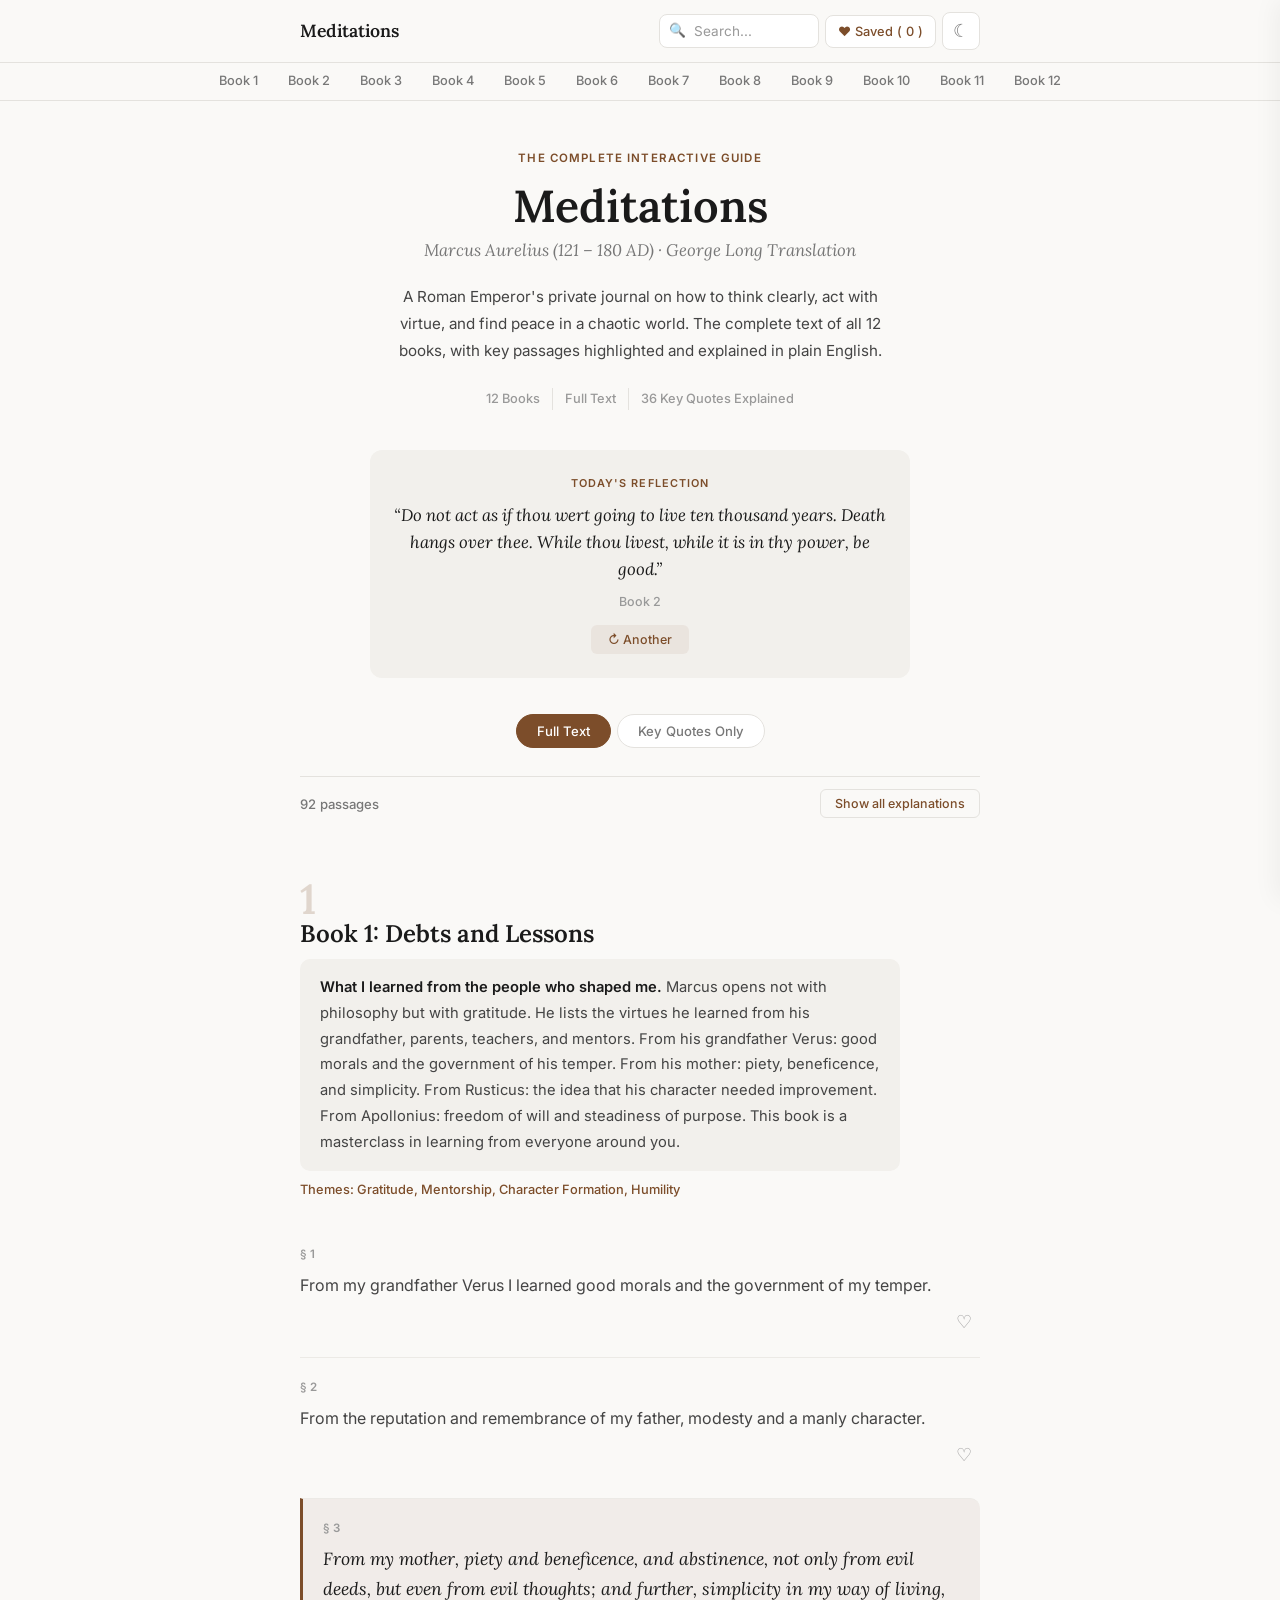
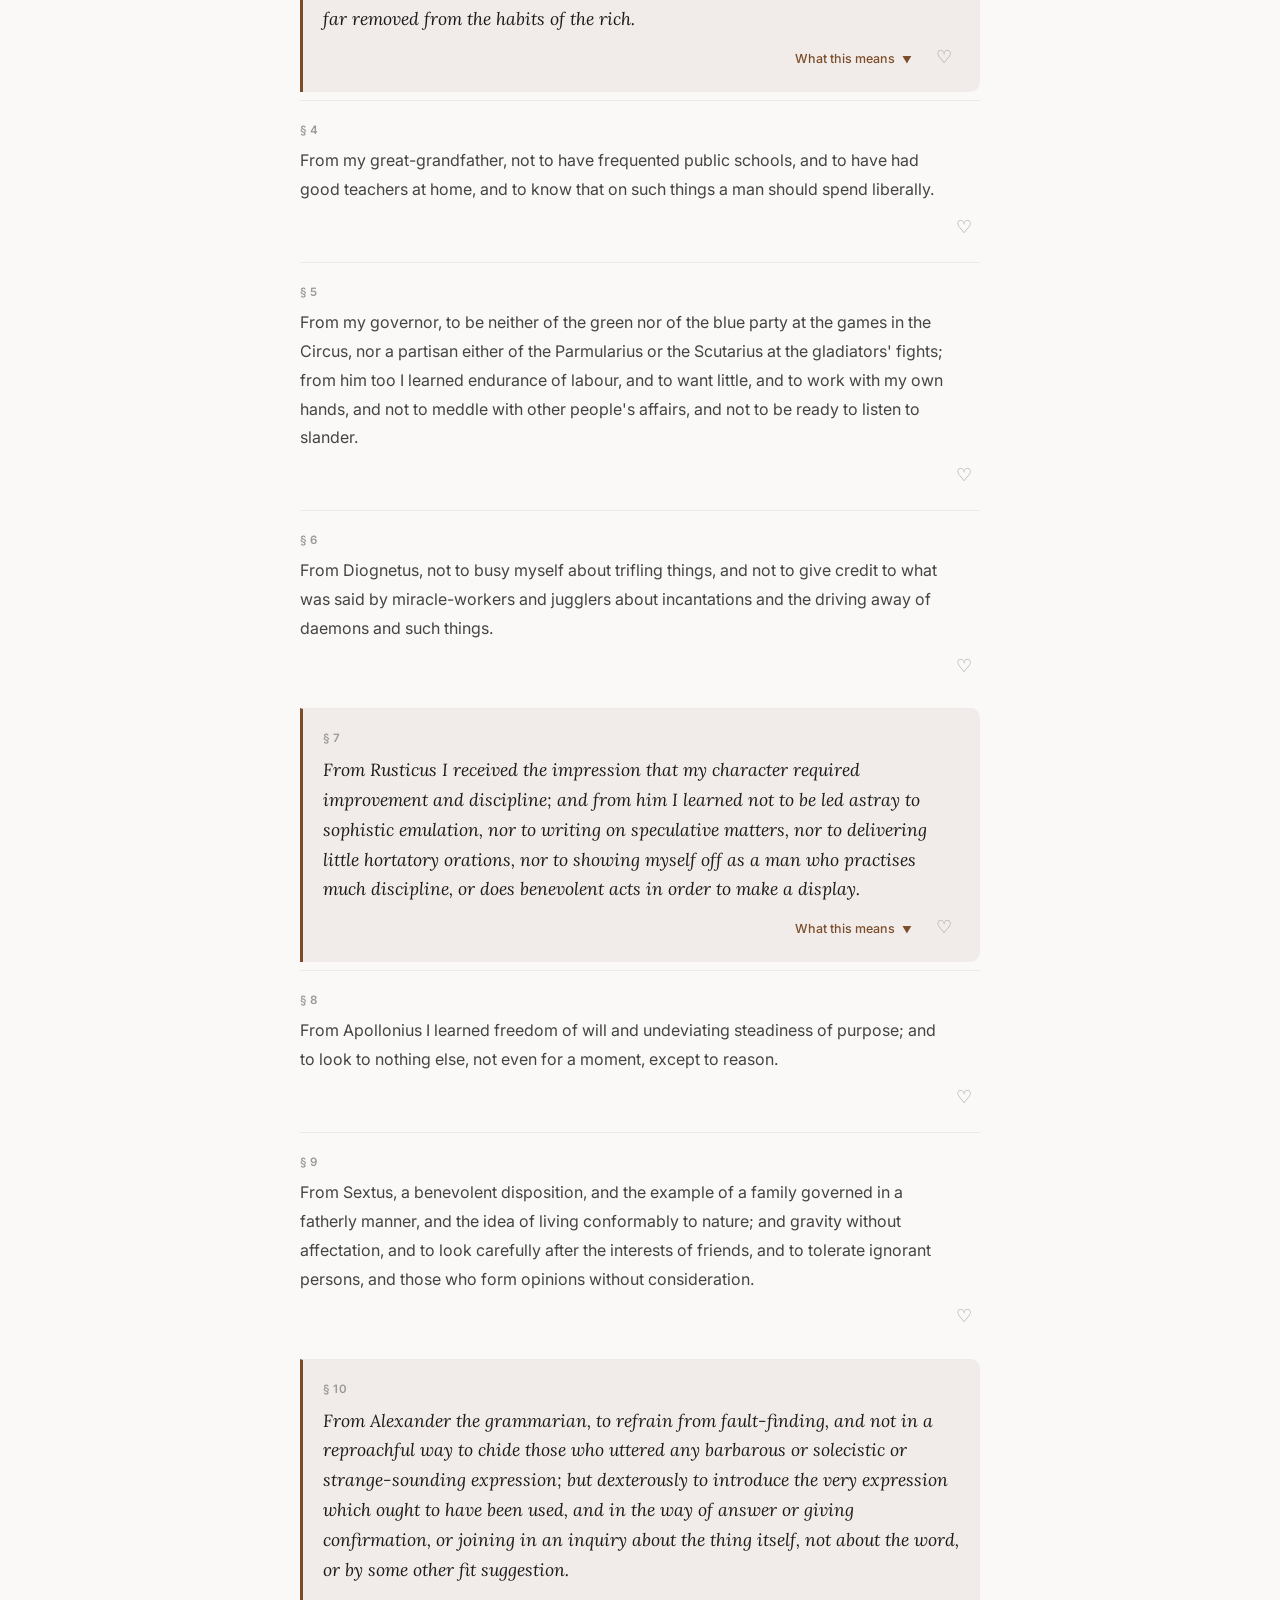
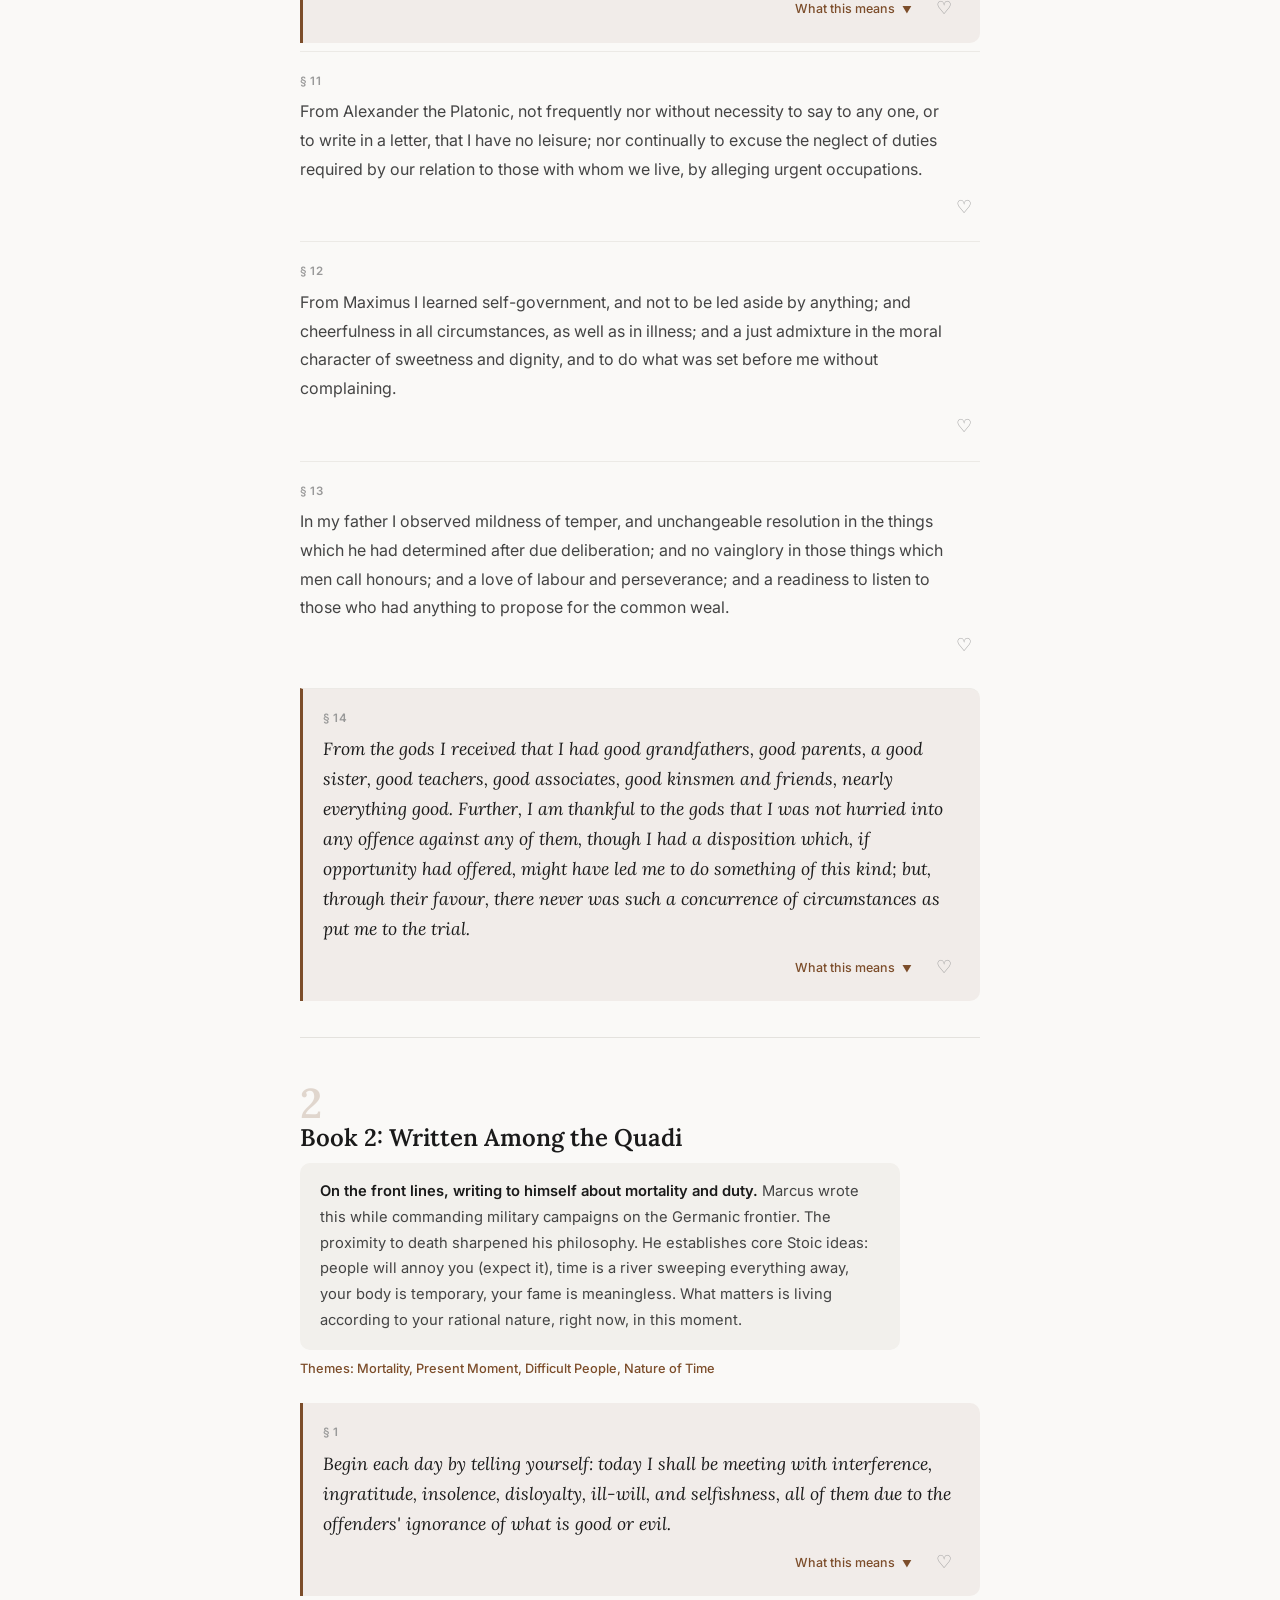
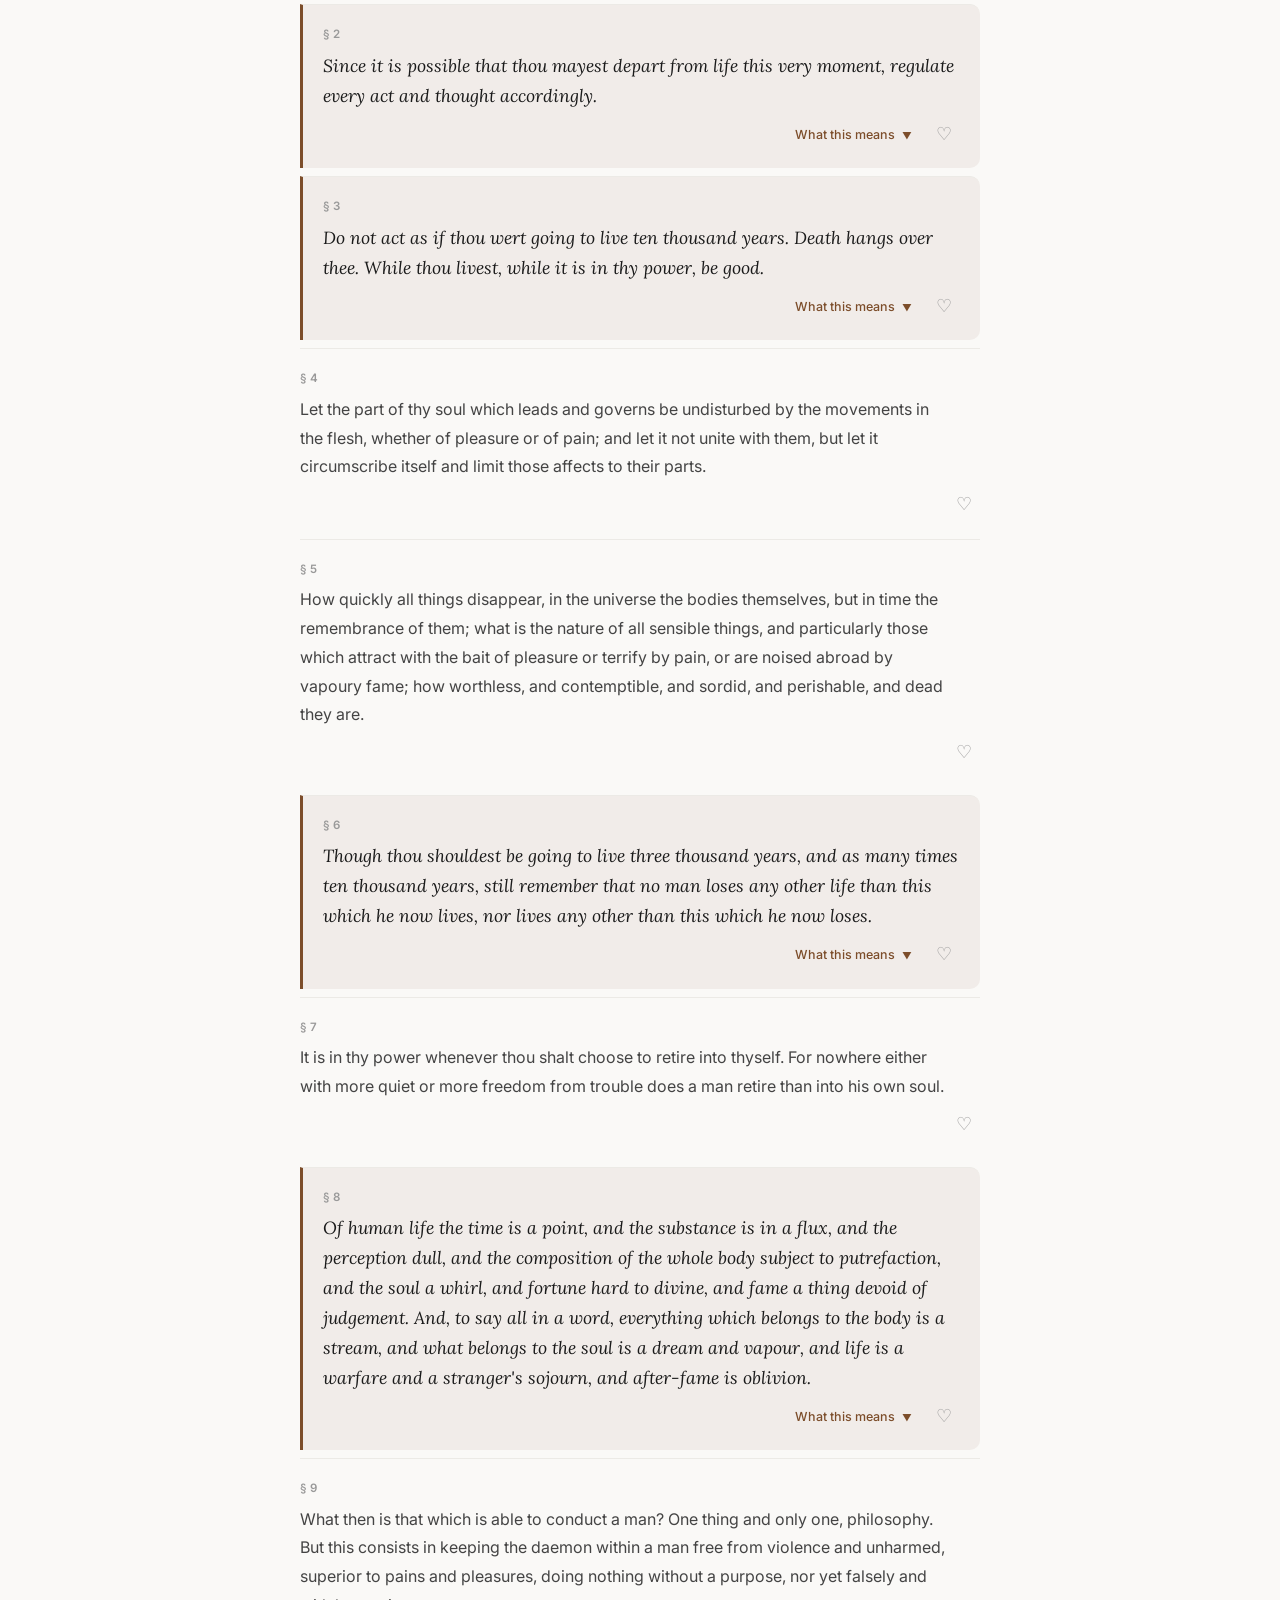
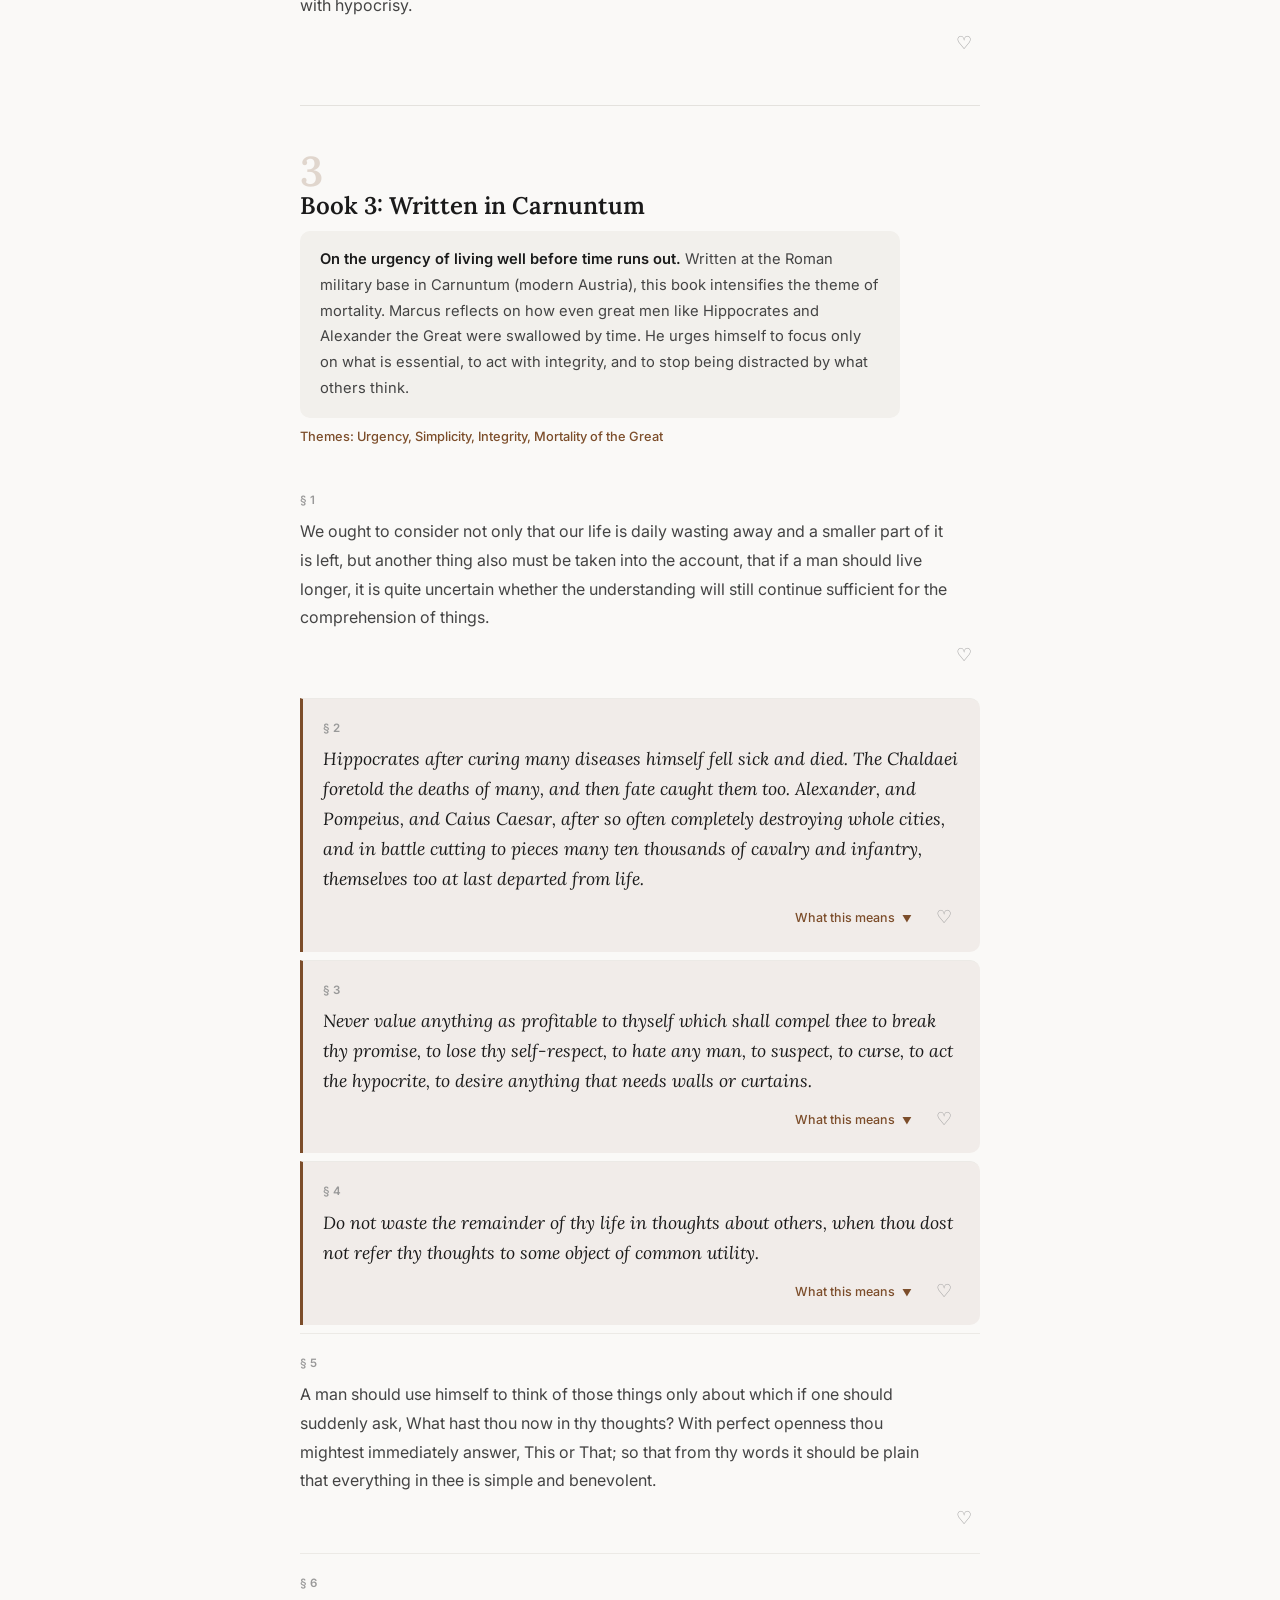
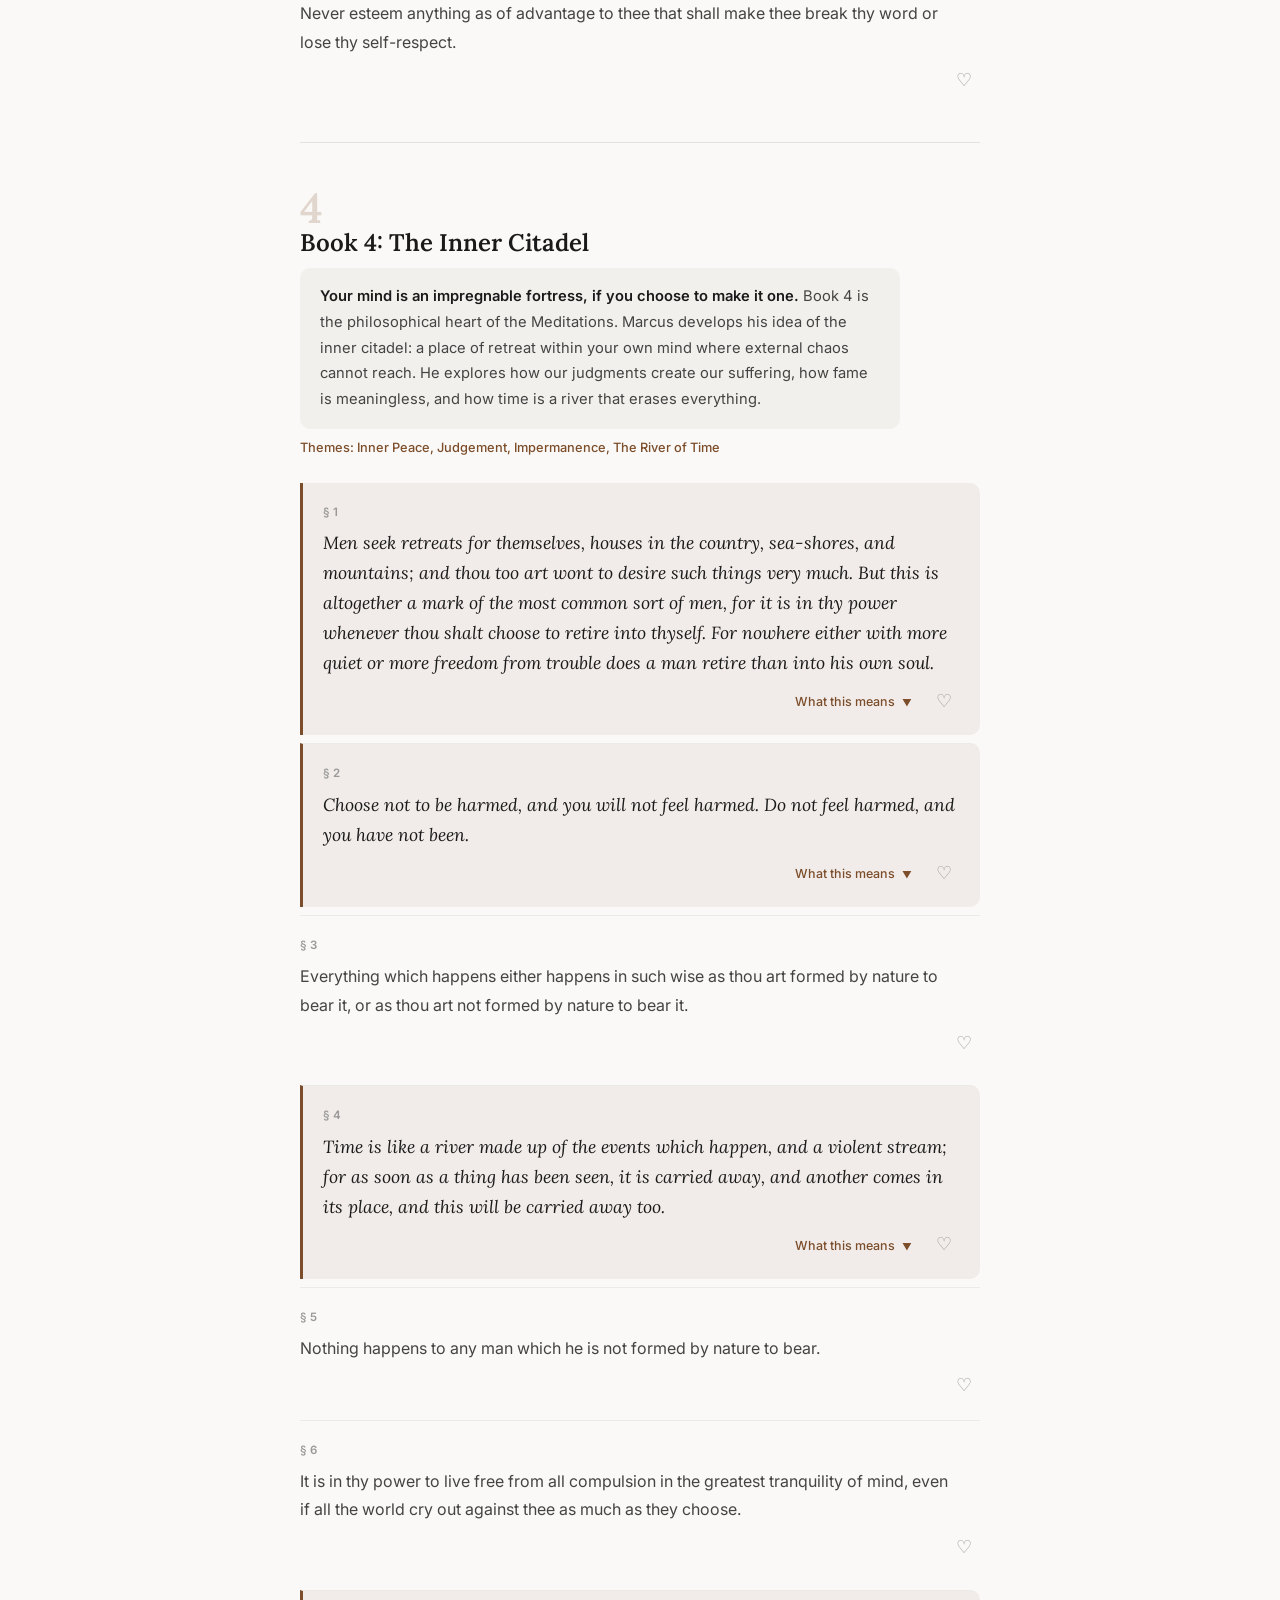
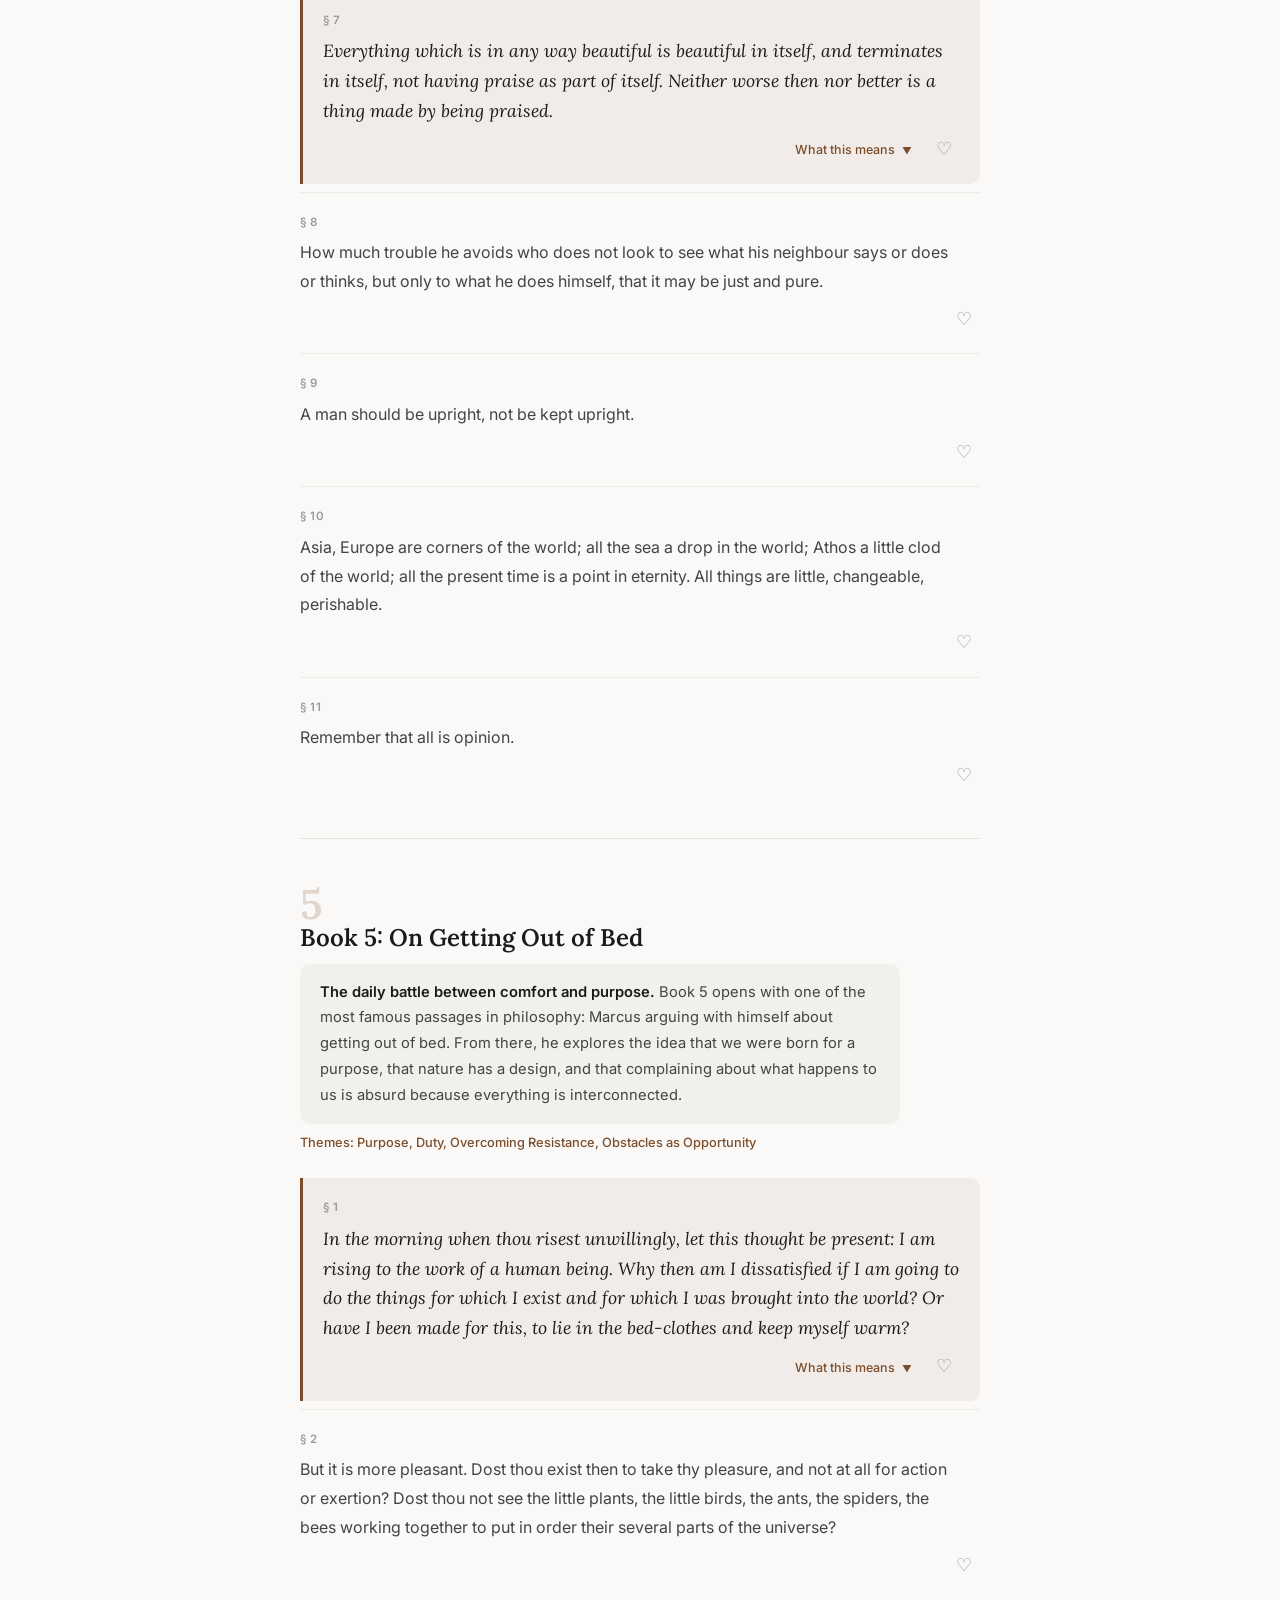
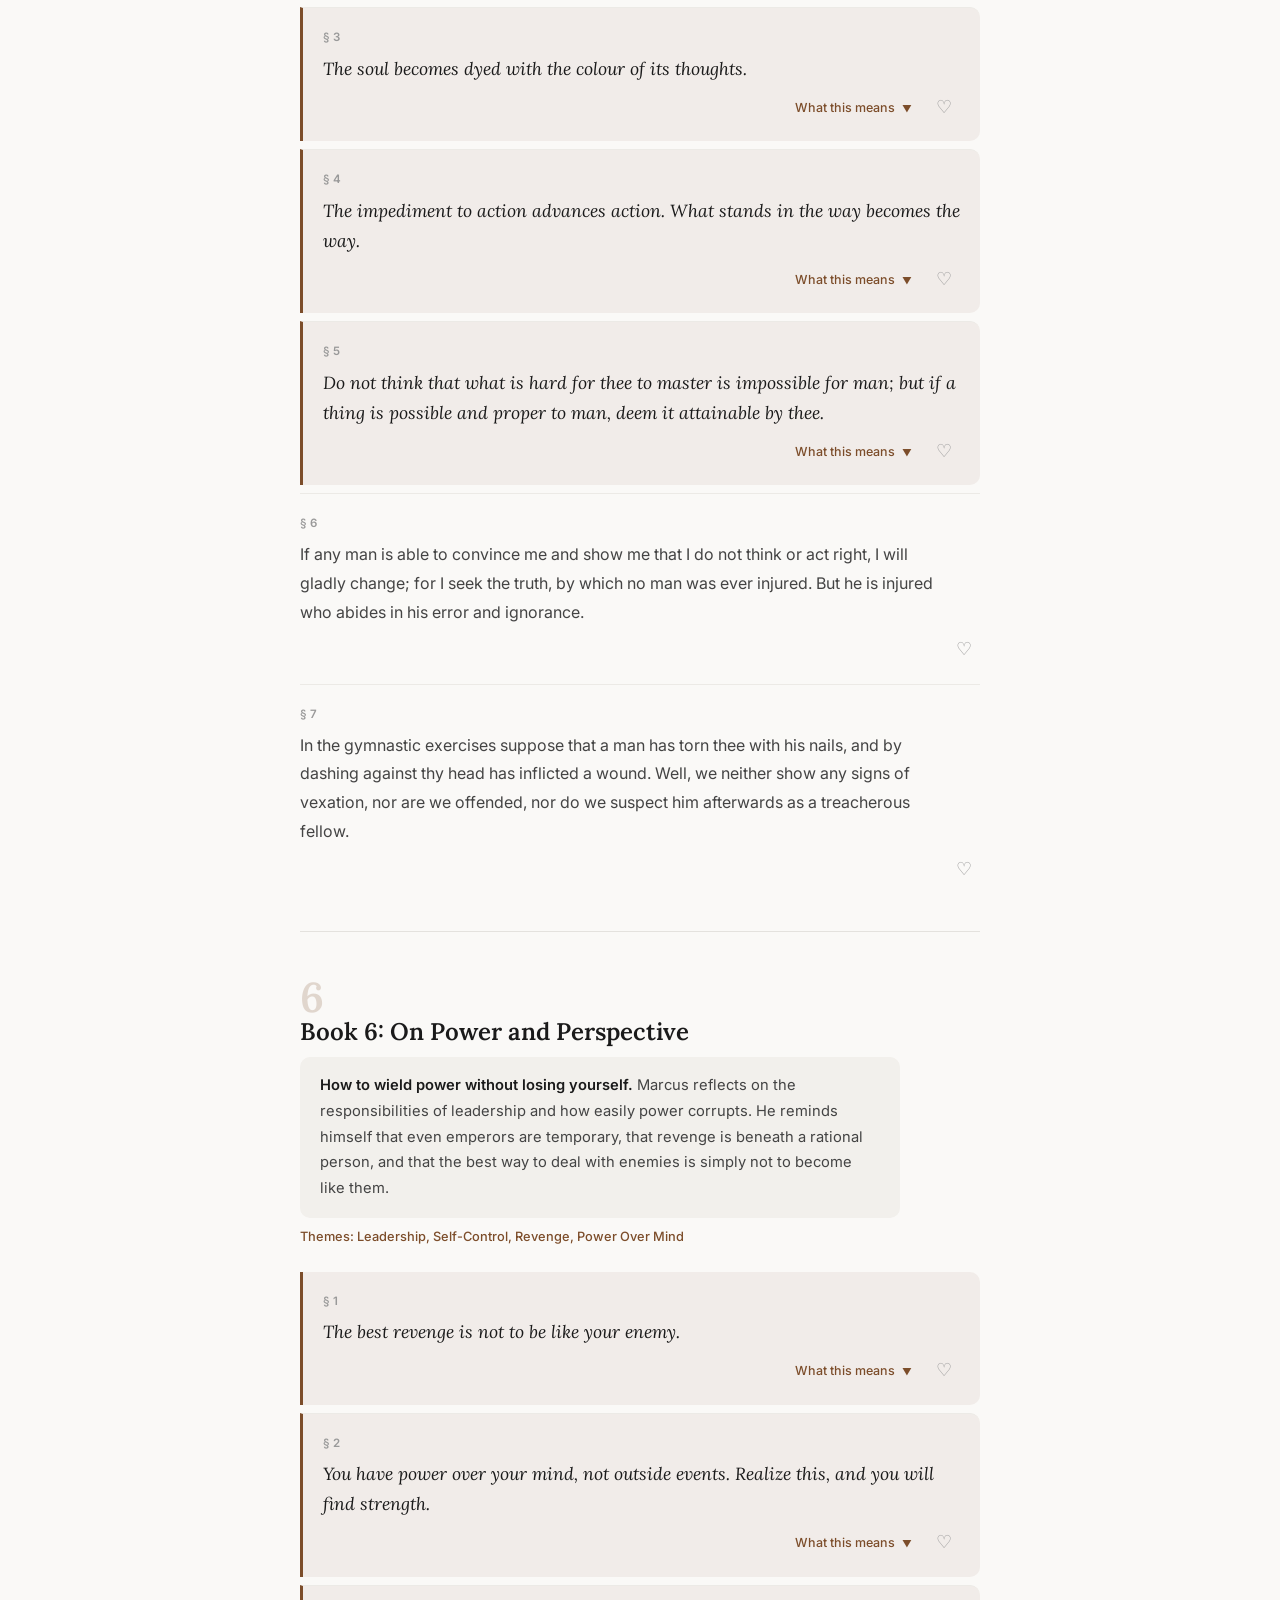
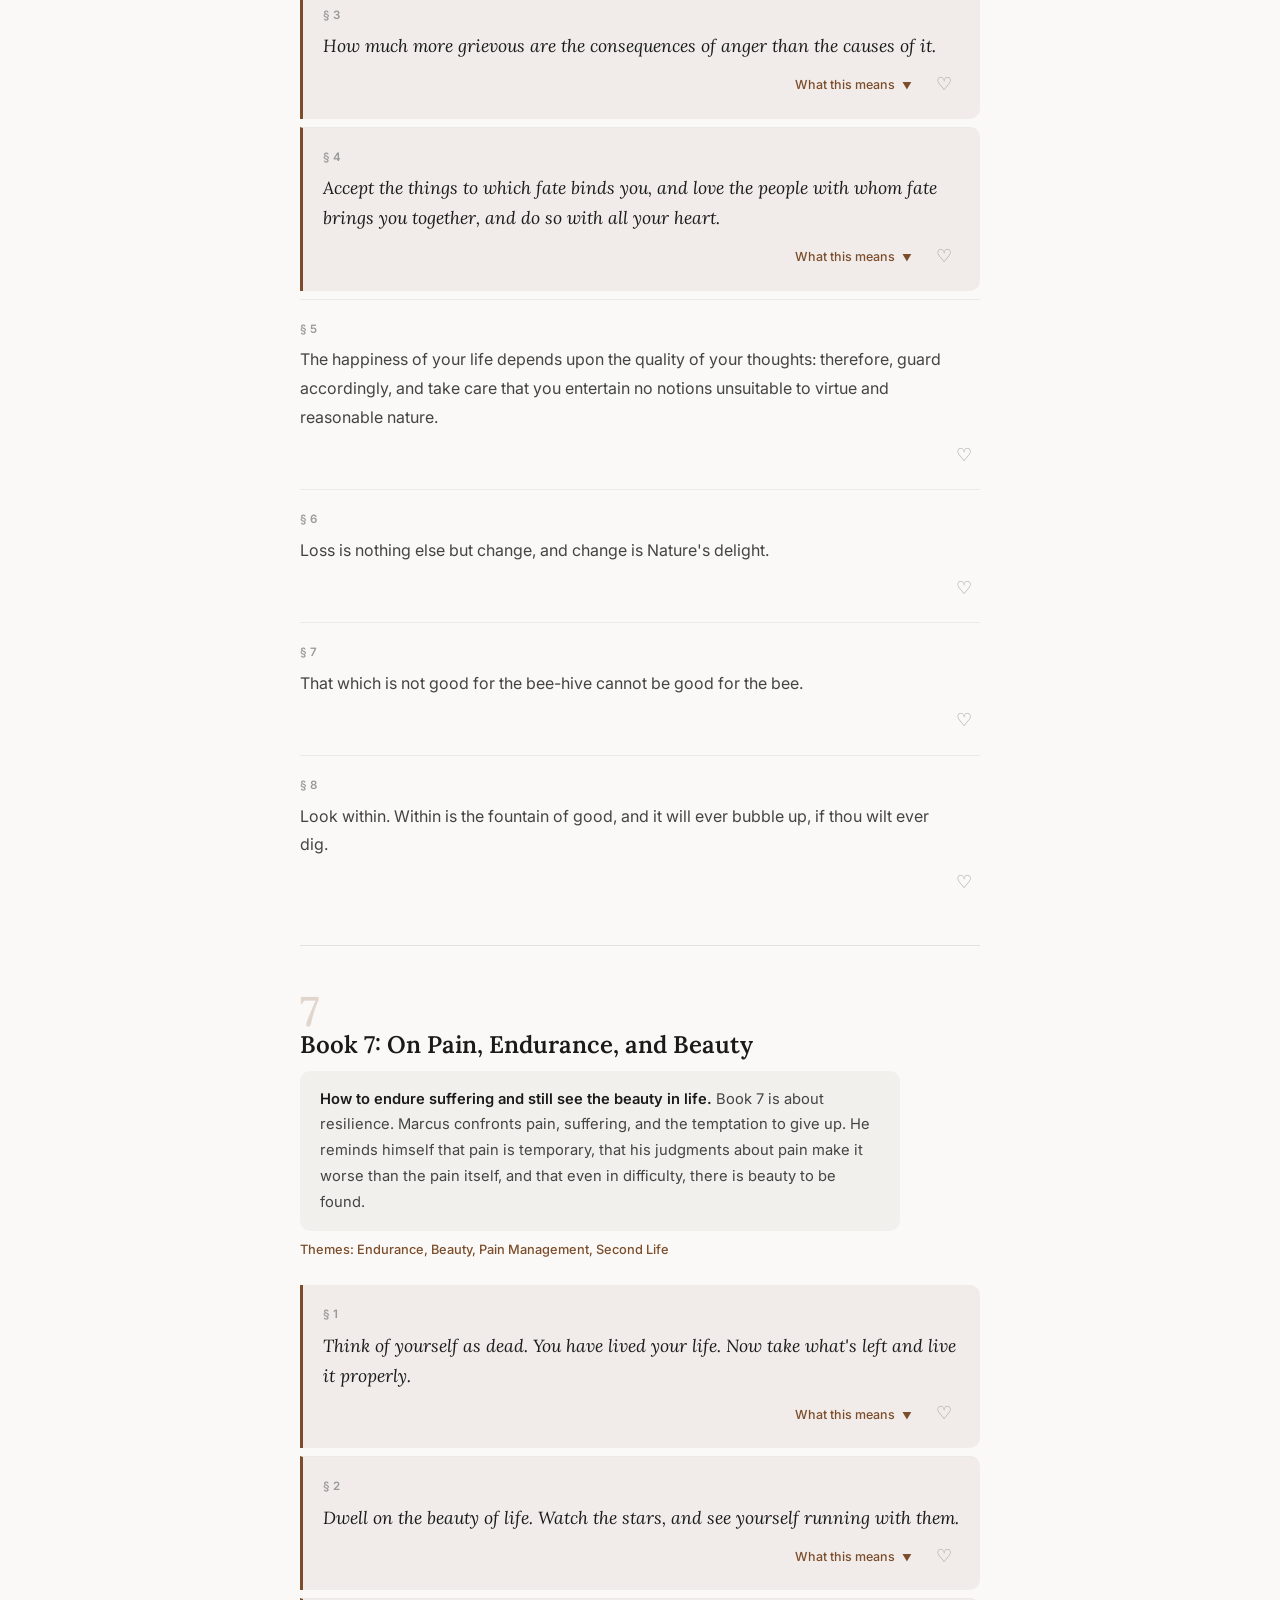
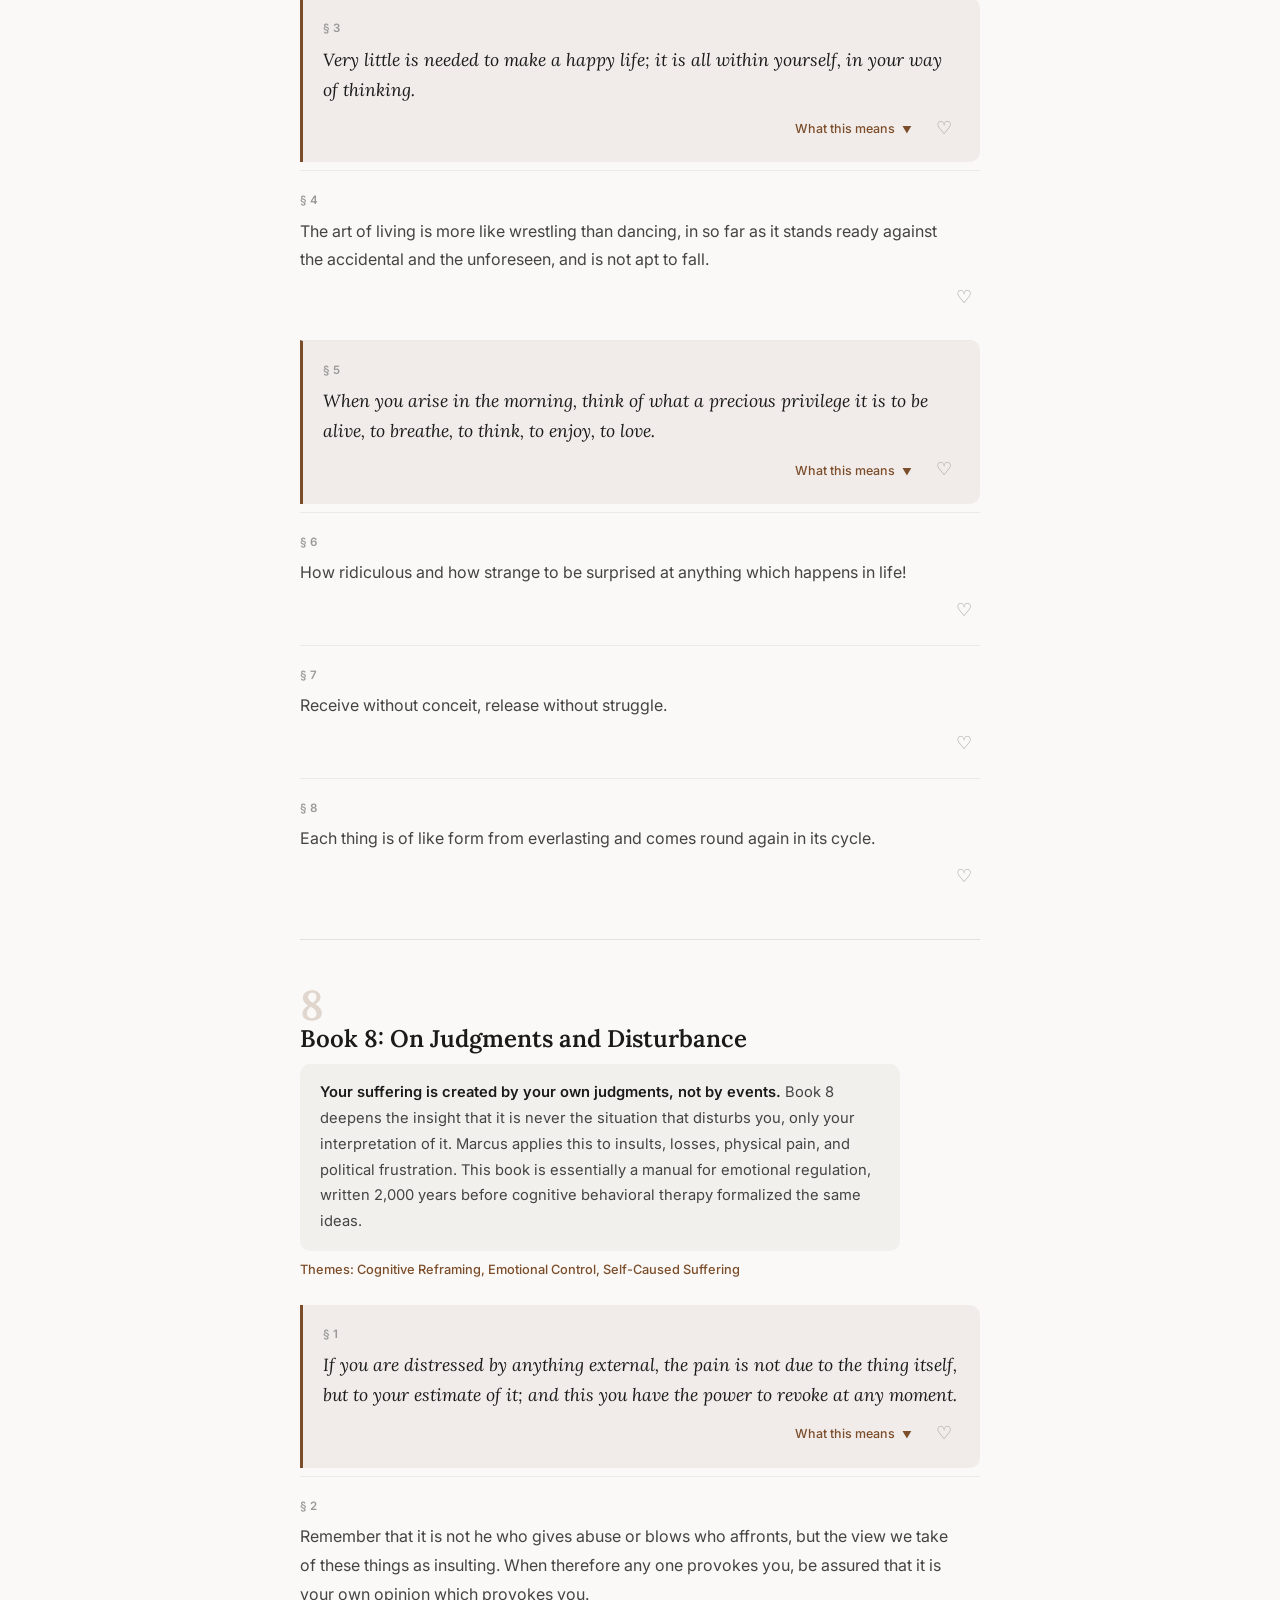
==== commit 402d453c: "Fix dark mode: inline theme script, full variable coverage" ====
--- a/index.html
+++ b/index.html
@@ -1,240 +1,223 @@
 <!DOCTYPE html>
-<html lang="en" data-theme="light">
+<html lang="en">
 <head>
 <meta charset="UTF-8">
 <meta name="viewport" content="width=device-width, initial-scale=1.0">
 <title>Meditations — Marcus Aurelius</title>
+<script>
+(function(){
+  var t=localStorage.getItem('ma-theme');
+  if(!t){t=window.matchMedia&&window.matchMedia('(prefers-color-scheme:dark)').matches?'dark':'light'}
+  document.documentElement.setAttribute('data-theme',t);
+})();
+</script>
 <link href="https://fonts.googleapis.com/css2?family=Inter:wght@300;400;500;600;700&family=Lora:ital,wght@0,400;0,500;0,600;1,400&display=swap" rel="stylesheet">
 <style>
 *,*::before,*::after{box-sizing:border-box;margin:0;padding:0}
 
-:root{
+html[data-theme="light"]{
   --bg:#faf9f7;
-  --bg-card:#f4f2ee;
-  --bg-surface:#fff;
+  --bg-card:#f2f0ec;
+  --bg-surface:#ffffff;
   --text:#1a1a1a;
-  --text-mid:#4a4a4a;
-  --text-muted:#7a7a7a;
-  --text-light:#a0a0a0;
+  --text-mid:#444444;
+  --text-muted:#777777;
+  --text-light:#999999;
   --accent:#7c4d2a;
-  --accent-light:rgba(124,77,42,0.08);
+  --accent-bg:rgba(124,77,42,0.07);
   --accent-hover:#5e3a1f;
-  --border:#e8e6e2;
-  --border-light:#f0eeea;
-  --shadow:0 1px 3px rgba(0,0,0,0.04);
-  --serif:'Lora',Georgia,'Times New Roman',serif;
-  --sans:'Inter',-apple-system,BlinkMacSystemFont,'Segoe UI',system-ui,sans-serif;
-}
-
-[data-theme="dark"]{
-  --bg:#141414;
-  --bg-card:#1e1e1e;
-  --bg-surface:#242424;
-  --text:#e8e8e8;
-  --text-mid:#b8b8b8;
-  --text-muted:#888;
-  --text-light:#666;
-  --accent:#c4915e;
-  --accent-light:rgba(196,145,94,0.1);
-  --accent-hover:#d4a574;
+  --border:#e4e2de;
+  --border-light:#eceae6;
+  --highlight-bg:rgba(200,170,80,0.25);
+  --shadow-color:rgba(0,0,0,0.05);
+  --overlay-bg:rgba(0,0,0,0.2);
+  --pill-active-bg:#7c4d2a;
+  --pill-active-text:#ffffff;
+  --mode-active-bg:#7c4d2a;
+  --mode-active-text:#ffffff;
+  --btt-bg:#1a1a1a;
+  --btt-color:#faf9f7;
+}
+
+html[data-theme="dark"]{
+  --bg:#111111;
+  --bg-card:#1a1a1a;
+  --bg-surface:#1e1e1e;
+  --text:#e0e0e0;
+  --text-mid:#b0b0b0;
+  --text-muted:#808080;
+  --text-light:#606060;
+  --accent:#d4a06a;
+  --accent-bg:rgba(212,160,106,0.1);
+  --accent-hover:#e0b88a;
   --border:#2a2a2a;
-  --border-light:#222;
-  --shadow:0 1px 3px rgba(0,0,0,0.2);
+  --border-light:#222222;
+  --highlight-bg:rgba(212,160,106,0.2);
+  --shadow-color:rgba(0,0,0,0.3);
+  --overlay-bg:rgba(0,0,0,0.5);
+  --pill-active-bg:#d4a06a;
+  --pill-active-text:#111111;
+  --mode-active-bg:#d4a06a;
+  --mode-active-text:#111111;
+  --btt-bg:#e0e0e0;
+  --btt-color:#111111;
 }
 
 html{scroll-behavior:smooth;scroll-padding-top:110px}
 
 body{
-  font-family:var(--sans);
-  background:var(--bg);
-  color:var(--text);
-  line-height:1.7;
-  font-size:17px;
+  font-family:'Inter',-apple-system,BlinkMacSystemFont,'Segoe UI',system-ui,sans-serif;
+  background:var(--bg);color:var(--text);
+  line-height:1.7;font-size:17px;
   -webkit-font-smoothing:antialiased;
-  transition:background 0.3s ease,color 0.3s ease;
-}
-
-/* PROGRESS */
+  transition:background 0.25s ease,color 0.25s ease;
+}
+
 .pbar{position:fixed;top:0;left:0;height:3px;width:0;background:var(--accent);z-index:1001;pointer-events:none;transition:width 60ms linear}
 
-/* HEADER */
 .hdr{
   position:sticky;top:0;z-index:100;
-  background:var(--bg);
-  border-bottom:1px solid var(--border);
-  transition:background 0.3s ease;
-}
-.hdr-inner{
-  max-width:720px;margin:0 auto;
-  padding:12px 20px;
-  display:flex;align-items:center;
-  justify-content:space-between;gap:10px;
-}
-.hdr-brand{
-  font-family:var(--serif);
-  font-size:1.1rem;font-weight:600;
-  color:var(--text);white-space:nowrap;
-}
+  background:var(--bg);border-bottom:1px solid var(--border);
+  transition:background 0.25s ease,border-color 0.25s ease;
+}
+.hdr-inner{max-width:720px;margin:0 auto;padding:12px 20px;display:flex;align-items:center;justify-content:space-between;gap:10px}
+.hdr-brand{font-family:'Lora',Georgia,serif;font-size:1.1rem;font-weight:600;color:var(--text);white-space:nowrap}
 .hdr-right{display:flex;align-items:center;gap:6px;flex-shrink:1;min-width:0}
 .search-box{position:relative;flex-shrink:1;min-width:0}
 .search-box input{
-  font-family:var(--sans);font-size:0.85rem;
-  padding:8px 12px 8px 34px;
-  width:160px;max-width:100%;
+  font-family:inherit;font-size:0.85rem;
+  padding:8px 12px 8px 34px;width:160px;max-width:100%;
   border:1px solid var(--border);border-radius:8px;
   background:var(--bg-surface);color:var(--text);
   outline:none;transition:all 200ms ease;
 }
-.search-box input:focus{width:200px;border-color:var(--accent);box-shadow:0 0 0 3px var(--accent-light)}
+.search-box input::placeholder{color:var(--text-light)}
+.search-box input:focus{width:200px;border-color:var(--accent);box-shadow:0 0 0 3px var(--accent-bg)}
 .search-box .si{position:absolute;left:10px;top:50%;transform:translateY(-50%);color:var(--text-light);pointer-events:none;font-size:0.85rem}
-
 .hdr-btn{
   display:flex;align-items:center;justify-content:center;
   padding:8px 12px;border-radius:8px;
   border:1px solid var(--border);background:var(--bg-surface);
   color:var(--accent);cursor:pointer;
-  font-family:var(--sans);font-size:0.8rem;font-weight:500;
+  font-family:inherit;font-size:0.8rem;font-weight:500;
   gap:4px;transition:all 150ms ease;white-space:nowrap;
 }
-.hdr-btn:hover{background:var(--accent-light);border-color:var(--accent)}
-
+.hdr-btn:hover{background:var(--accent-bg);border-color:var(--accent)}
 .theme-toggle{
-  width:38px;height:38px;
-  display:flex;align-items:center;justify-content:center;
-  border-radius:8px;border:1px solid var(--border);
-  background:var(--bg-surface);color:var(--text-muted);
-  cursor:pointer;font-size:1.1rem;
+  width:38px;height:38px;display:flex;align-items:center;justify-content:center;
+  border-radius:8px;border:1px solid var(--border);background:var(--bg-surface);
+  color:var(--text-muted);cursor:pointer;font-size:1.15rem;
   transition:all 150ms ease;
 }
 .theme-toggle:hover{border-color:var(--accent);color:var(--accent)}
 
-/* NAV */
 .pill-nav{
   position:sticky;top:51px;z-index:99;
-  background:var(--bg);
-  border-bottom:1px solid var(--border);
+  background:var(--bg);border-bottom:1px solid var(--border);
   overflow-x:auto;scrollbar-width:none;
-  transition:background 0.3s ease;
+  transition:background 0.25s ease,border-color 0.25s ease;
 }
 .pill-nav::-webkit-scrollbar{display:none}
-.pill-inner{
-  max-width:720px;margin:0 auto;padding:0 20px;
-  display:flex;gap:2px;min-width:max-content;
-}
+.pill-inner{max-width:720px;margin:0 auto;padding:0 20px;display:flex;gap:2px;min-width:max-content}
 .pill{
-  padding:10px 14px;font-size:0.8rem;
-  font-weight:500;color:var(--text-muted);
-  background:none;border:none;cursor:pointer;
-  white-space:nowrap;border-bottom:2px solid transparent;
-  transition:all 150ms ease;font-family:var(--sans);
+  padding:10px 14px;font-size:0.8rem;font-weight:500;
+  color:var(--text-muted);background:none;border:none;
+  cursor:pointer;white-space:nowrap;border-bottom:2px solid transparent;
+  transition:all 150ms ease;font-family:inherit;
 }
 .pill:hover{color:var(--text)}
 .pill.on{color:var(--accent);border-bottom-color:var(--accent)}
 
-/* MAIN */
 .wrap{max-width:720px;margin:0 auto;padding:0 20px 80px}
 
-/* HERO */
 .hero{text-align:center;padding:48px 0 40px}
 .hero-ey{font-size:0.72rem;font-weight:600;letter-spacing:0.1em;text-transform:uppercase;color:var(--accent);margin-bottom:12px}
-.hero h1{font-family:var(--serif);font-size:2.8rem;font-weight:600;line-height:1.1;margin-bottom:6px}
-.hero .au{font-family:var(--serif);font-size:1.05rem;font-style:italic;color:var(--text-muted);margin-bottom:20px}
+.hero h1{font-family:'Lora',Georgia,serif;font-size:2.8rem;font-weight:600;line-height:1.1;margin-bottom:6px;color:var(--text)}
+.hero .au{font-family:'Lora',Georgia,serif;font-size:1.05rem;font-style:italic;color:var(--text-muted);margin-bottom:20px}
 .hero .hd{font-size:0.95rem;color:var(--text-mid);max-width:520px;margin:0 auto 24px;line-height:1.75}
-.stats{display:flex;justify-content:center;flex-wrap:wrap;gap:0;font-size:0.8rem;font-weight:500;color:var(--text-light)}
+.stats{display:flex;justify-content:center;flex-wrap:wrap;font-size:0.8rem;font-weight:500;color:var(--text-light)}
 .stats span{padding:0 12px}
 .stats span+span{border-left:1px solid var(--border)}
 
-/* DAILY */
-.daily{max-width:540px;margin:0 auto 36px;padding:24px;background:var(--bg-card);border-radius:12px;text-align:center}
+.daily{max-width:540px;margin:0 auto 36px;padding:24px;background:var(--bg-card);border-radius:12px;text-align:center;transition:background 0.25s ease}
 .daily-tag{font-size:0.68rem;font-weight:600;letter-spacing:0.1em;text-transform:uppercase;color:var(--accent);margin-bottom:10px}
-.daily .dq{font-family:var(--serif);font-size:1.05rem;font-style:italic;line-height:1.6;color:var(--text);margin-bottom:8px}
+.daily .dq{font-family:'Lora',Georgia,serif;font-size:1.05rem;font-style:italic;line-height:1.6;color:var(--text);margin-bottom:8px}
 .daily .dr{font-size:0.78rem;font-weight:500;color:var(--text-light);margin-bottom:12px}
-.daily button{font-family:var(--sans);font-size:0.78rem;font-weight:500;color:var(--accent);background:var(--accent-light);border:1px solid transparent;border-radius:6px;padding:6px 16px;cursor:pointer;transition:all 150ms}
+.daily button{font-family:inherit;font-size:0.78rem;font-weight:500;color:var(--accent);background:var(--accent-bg);border:1px solid transparent;border-radius:6px;padding:6px 16px;cursor:pointer;transition:all 150ms}
 .daily button:hover{border-color:var(--accent)}
 
-/* MODE BAR */
 .mode-bar{display:flex;align-items:center;justify-content:center;gap:6px;margin-bottom:28px;flex-wrap:wrap}
-.mode-btn{font-family:var(--sans);font-size:0.82rem;font-weight:500;padding:8px 20px;border-radius:24px;border:1px solid var(--border);background:var(--bg-surface);color:var(--text-muted);cursor:pointer;transition:all 150ms ease}
+.mode-btn{font-family:inherit;font-size:0.82rem;font-weight:500;padding:8px 20px;border-radius:24px;border:1px solid var(--border);background:var(--bg-surface);color:var(--text-muted);cursor:pointer;transition:all 150ms ease}
 .mode-btn:hover{border-color:var(--accent);color:var(--text)}
-.mode-btn.on{background:var(--accent);color:#fff;border-color:var(--accent)}
-
-/* TOOLBAR */
+.mode-btn.on{background:var(--mode-active-bg);color:var(--mode-active-text);border-color:var(--mode-active-bg)}
+
 .toolbar{display:flex;align-items:center;justify-content:space-between;padding:12px 0;margin-bottom:4px;border-top:1px solid var(--border);flex-wrap:wrap;gap:8px}
 .toolbar .info{font-size:0.82rem;color:var(--text-muted);font-weight:500}
-.toolbar button{font-family:var(--sans);font-size:0.78rem;font-weight:500;color:var(--accent);background:none;border:1px solid var(--border);border-radius:6px;padding:6px 14px;cursor:pointer;transition:all 150ms}
-.toolbar button:hover{background:var(--accent-light)}
-
-/* BOOK SECTION */
+.toolbar button{font-family:inherit;font-size:0.78rem;font-weight:500;color:var(--accent);background:none;border:1px solid var(--border);border-radius:6px;padding:6px 14px;cursor:pointer;transition:all 150ms}
+.toolbar button:hover{background:var(--accent-bg)}
+
 .book-sec{padding:44px 0 28px}
 .book-sec+.book-sec{border-top:1px solid var(--border)}
-.bk-num{font-family:var(--serif);font-size:2.6rem;font-weight:600;line-height:1;color:var(--accent);opacity:0.2;margin-bottom:-2px}
-.bk-title{font-family:var(--serif);font-size:1.5rem;font-weight:600;line-height:1.3;margin-bottom:10px}
-.bk-summary{font-size:0.92rem;color:var(--text-mid);line-height:1.75;max-width:600px;margin-bottom:8px;padding:16px 20px;background:var(--bg-card);border-radius:10px}
+.bk-num{font-family:'Lora',Georgia,serif;font-size:2.6rem;font-weight:600;line-height:1;color:var(--accent);opacity:0.2;margin-bottom:-2px}
+.bk-title{font-family:'Lora',Georgia,serif;font-size:1.5rem;font-weight:600;line-height:1.3;margin-bottom:10px;color:var(--text)}
+.bk-summary{font-size:0.92rem;color:var(--text-mid);line-height:1.75;max-width:600px;margin-bottom:8px;padding:16px 20px;background:var(--bg-card);border-radius:10px;transition:background 0.25s ease}
 .bk-summary strong{color:var(--text);font-weight:600}
 .bk-themes{font-size:0.8rem;color:var(--accent);font-weight:500;margin-bottom:24px}
 
-/* PASSAGE */
 .passage{padding:20px 0;position:relative}
 .passage+.passage{border-top:1px solid var(--border-light)}
 .passage.hide{display:none}
 .passage .pnum{font-size:0.72rem;font-weight:600;color:var(--text-light);margin-bottom:6px;letter-spacing:0.02em}
 .passage .ptext{font-size:1rem;line-height:1.8;color:var(--text-mid);max-width:65ch}
-.passage.highlighted{padding-left:20px;border-left:3px solid var(--accent);background:var(--accent-light);border-radius:0 10px 10px 0;padding:20px;margin:8px 0}
-.passage.highlighted .ptext{font-family:var(--serif);font-size:1.1rem;font-style:italic;line-height:1.7;color:var(--text)}
+.passage.highlighted{padding-left:20px;border-left:3px solid var(--accent);background:var(--accent-bg);border-radius:0 10px 10px 0;padding:20px;margin:8px 0;transition:background 0.25s ease}
+.passage.highlighted .ptext{font-family:'Lora',Georgia,serif;font-size:1.1rem;font-style:italic;line-height:1.7;color:var(--text)}
 .passage .pmeta{display:flex;align-items:center;justify-content:space-between;margin-top:10px;flex-wrap:wrap;gap:6px}
 .passage .pacts{display:flex;align-items:center;gap:6px}
-.exp-btn{font-family:var(--sans);font-size:0.78rem;font-weight:500;color:var(--accent);background:none;border:none;cursor:pointer;padding:5px 10px;border-radius:6px;transition:background 150ms}
-.exp-btn:hover{background:var(--accent-light)}
+.exp-btn{font-family:inherit;font-size:0.78rem;font-weight:500;color:var(--accent);background:none;border:none;cursor:pointer;padding:5px 10px;border-radius:6px;transition:background 150ms}
+.exp-btn:hover{background:var(--accent-bg)}
 .exp-btn .arr{display:inline-block;transition:transform 0.25s ease;font-size:0.6rem;margin-left:4px}
 .exp-btn.open .arr{transform:rotate(180deg)}
 .hrt{background:none;border:none;cursor:pointer;padding:5px 8px;color:var(--text-light);font-size:1.1rem;line-height:1;transition:color 150ms;border-radius:6px}
 .hrt:hover{color:var(--accent)}
 .hrt.on{color:var(--accent)}
 
-/* EXPLANATION */
 .expl{max-height:0;overflow:hidden;opacity:0;transition:max-height 0.4s ease,opacity 0.3s ease,margin 0.3s ease;margin-top:0}
 .expl.open{max-height:600px;opacity:1;margin-top:14px}
-.expl-in{background:var(--bg-card);border-radius:10px;padding:18px 20px}
+.expl-in{background:var(--bg-card);border-radius:10px;padding:18px 20px;transition:background 0.25s ease}
 .expl-tag{font-size:0.68rem;font-weight:600;letter-spacing:0.08em;text-transform:uppercase;color:var(--accent);margin-bottom:6px}
 .expl-txt{font-size:0.95rem;line-height:1.8;color:var(--text-mid)}
 
-mark{background:rgba(200,170,80,0.25);color:inherit;border-radius:2px;padding:0 2px}
-[data-theme="dark"] mark{background:rgba(196,145,94,0.25)}
-
-/* NO RESULTS */
+mark{background:var(--highlight-bg);color:inherit;border-radius:2px;padding:0 2px}
+
 .no-res{text-align:center;padding:48px 0;display:none}
 .no-res.show{display:block}
-.no-res h3{font-family:var(--serif);font-size:1.2rem;font-weight:600;margin-bottom:4px}
+.no-res h3{font-family:'Lora',Georgia,serif;font-size:1.2rem;font-weight:600;margin-bottom:4px;color:var(--text)}
 .no-res p{font-size:0.9rem;color:var(--text-muted)}
 
-/* SAVED PANEL */
-.overlay{position:fixed;inset:0;background:rgba(0,0,0,0.25);z-index:200;opacity:0;pointer-events:none;transition:opacity 0.25s ease}
+.overlay{position:fixed;inset:0;background:var(--overlay-bg);z-index:200;opacity:0;pointer-events:none;transition:opacity 0.25s ease}
 .overlay.on{opacity:1;pointer-events:auto}
-.panel{position:fixed;top:0;right:0;bottom:0;width:380px;max-width:92vw;background:var(--bg);z-index:201;transform:translateX(100%);transition:transform 0.35s cubic-bezier(0.16,1,0.3,1),background 0.3s ease;display:flex;flex-direction:column;box-shadow:-4px 0 24px rgba(0,0,0,0.08)}
+.panel{position:fixed;top:0;right:0;bottom:0;width:380px;max-width:92vw;background:var(--bg);z-index:201;transform:translateX(100%);transition:transform 0.35s cubic-bezier(0.16,1,0.3,1),background 0.25s ease;display:flex;flex-direction:column;box-shadow:-4px 0 24px var(--shadow-color)}
 .panel.on{transform:translateX(0)}
 .pnl-top{display:flex;align-items:center;justify-content:space-between;padding:20px;border-bottom:1px solid var(--border)}
-.pnl-top h3{font-family:var(--serif);font-size:1.15rem;font-weight:600}
+.pnl-top h3{font-family:'Lora',Georgia,serif;font-size:1.15rem;font-weight:600;color:var(--text)}
 .pnl-x{width:36px;height:36px;display:flex;align-items:center;justify-content:center;border:none;background:none;color:var(--text-muted);cursor:pointer;font-size:1.3rem;border-radius:8px;transition:background 150ms}
 .pnl-x:hover{background:var(--bg-card)}
 .pnl-body{flex:1;overflow-y:auto;padding:16px 20px}
 .pnl-item{padding:16px 0}
 .pnl-item+.pnl-item{border-top:1px solid var(--border-light)}
-.pnl-item .pq{font-family:var(--serif);font-size:0.95rem;font-style:italic;line-height:1.6;color:var(--text);margin-bottom:6px}
+.pnl-item .pq{font-family:'Lora',Georgia,serif;font-size:0.95rem;font-style:italic;line-height:1.6;color:var(--text);margin-bottom:6px}
 .pnl-item .prm{font-size:0.78rem;font-weight:500;color:var(--accent);background:none;border:none;cursor:pointer;margin-top:4px;padding:0}
 .pnl-item .prm:hover{text-decoration:underline}
 .pnl-empty{text-align:center;padding:40px 0;color:var(--text-muted);font-size:0.9rem;line-height:1.7}
 
-/* BACK TOP */
-.btt{position:fixed;bottom:24px;right:24px;width:44px;height:44px;border-radius:50%;background:var(--text);color:var(--bg);border:none;cursor:pointer;display:flex;align-items:center;justify-content:center;font-size:1.1rem;opacity:0;pointer-events:none;transition:all 0.25s ease;transform:translateY(8px);z-index:50;box-shadow:0 2px 12px rgba(0,0,0,0.15)}
+.btt{position:fixed;bottom:24px;right:24px;width:44px;height:44px;border-radius:50%;background:var(--btt-bg);color:var(--btt-color);border:none;cursor:pointer;display:flex;align-items:center;justify-content:center;font-size:1.1rem;opacity:0;pointer-events:none;transition:all 0.25s ease;transform:translateY(8px);z-index:50;box-shadow:0 2px 12px var(--shadow-color)}
 .btt.show{opacity:1;pointer-events:auto;transform:translateY(0)}
 .btt:hover{transform:translateY(-2px)}
 
-/* FOOTER */
 .ft{max-width:720px;margin:0 auto;padding:36px 20px 48px;border-top:1px solid var(--border);text-align:center}
-.ft .fq{font-family:var(--serif);font-size:1rem;font-style:italic;color:var(--text-muted);line-height:1.6;max-width:460px;margin:0 auto 14px}
+.ft .fq{font-family:'Lora',Georgia,serif;font-size:1rem;font-style:italic;color:var(--text-muted);line-height:1.6;max-width:460px;margin:0 auto 14px}
 .ft .fw{font-size:0.75rem;font-weight:500;color:var(--text-light)}
 
-/* RESPONSIVE */
 @media(max-width:768px){
   body{font-size:16px}
   .hdr-inner{padding:10px 16px}
@@ -242,7 +225,8 @@
   .search-box input{width:120px;padding:7px 10px 7px 30px;font-size:0.8rem}
   .search-box input:focus{width:150px}
   .hdr-btn{padding:7px 10px;font-size:0.75rem}
-  .hdr-btn span.lbl{display:none}
+  .hdr-btn .lbl{display:none}
+  .theme-toggle{width:34px;height:34px;font-size:1rem}
   .pill-inner{padding:0 16px}
   .pill{padding:8px 10px;font-size:0.75rem}
   .wrap{padding:0 16px 60px}
@@ -265,11 +249,11 @@
 @media(max-width:400px){
   .hero h1{font-size:1.8rem}
   .stats{flex-direction:column;gap:4px}
-  .stats span{padding:2px 0;border:none!important}
+  .stats span{padding:2px 0}
+  .stats span+span{border:none}
   .mode-bar{flex-direction:column}
   .mode-btn{width:100%}
   .hdr-right{gap:4px}
-  .theme-toggle{width:34px;height:34px;font-size:0.95rem}
 }
 </style>
 </head>
@@ -280,7 +264,7 @@
 <div class="hdr-right">
 <div class="search-box"><span class="si">&#128269;</span><input type="text" id="search" placeholder="Search..." autocomplete="off"></div>
 <button class="hdr-btn" id="openSaved">&#9829; <span class="lbl">Saved</span> (<span id="scount">0</span>)</button>
-<button class="theme-toggle" id="themeToggle" title="Toggle dark mode">&#9790;</button>
+<button class="theme-toggle" id="themeToggle" title="Toggle dark mode"></button>
 </div>
 </div></header>
 <nav class="pill-nav"><div class="pill-inner" id="pillNav"></div></nav>
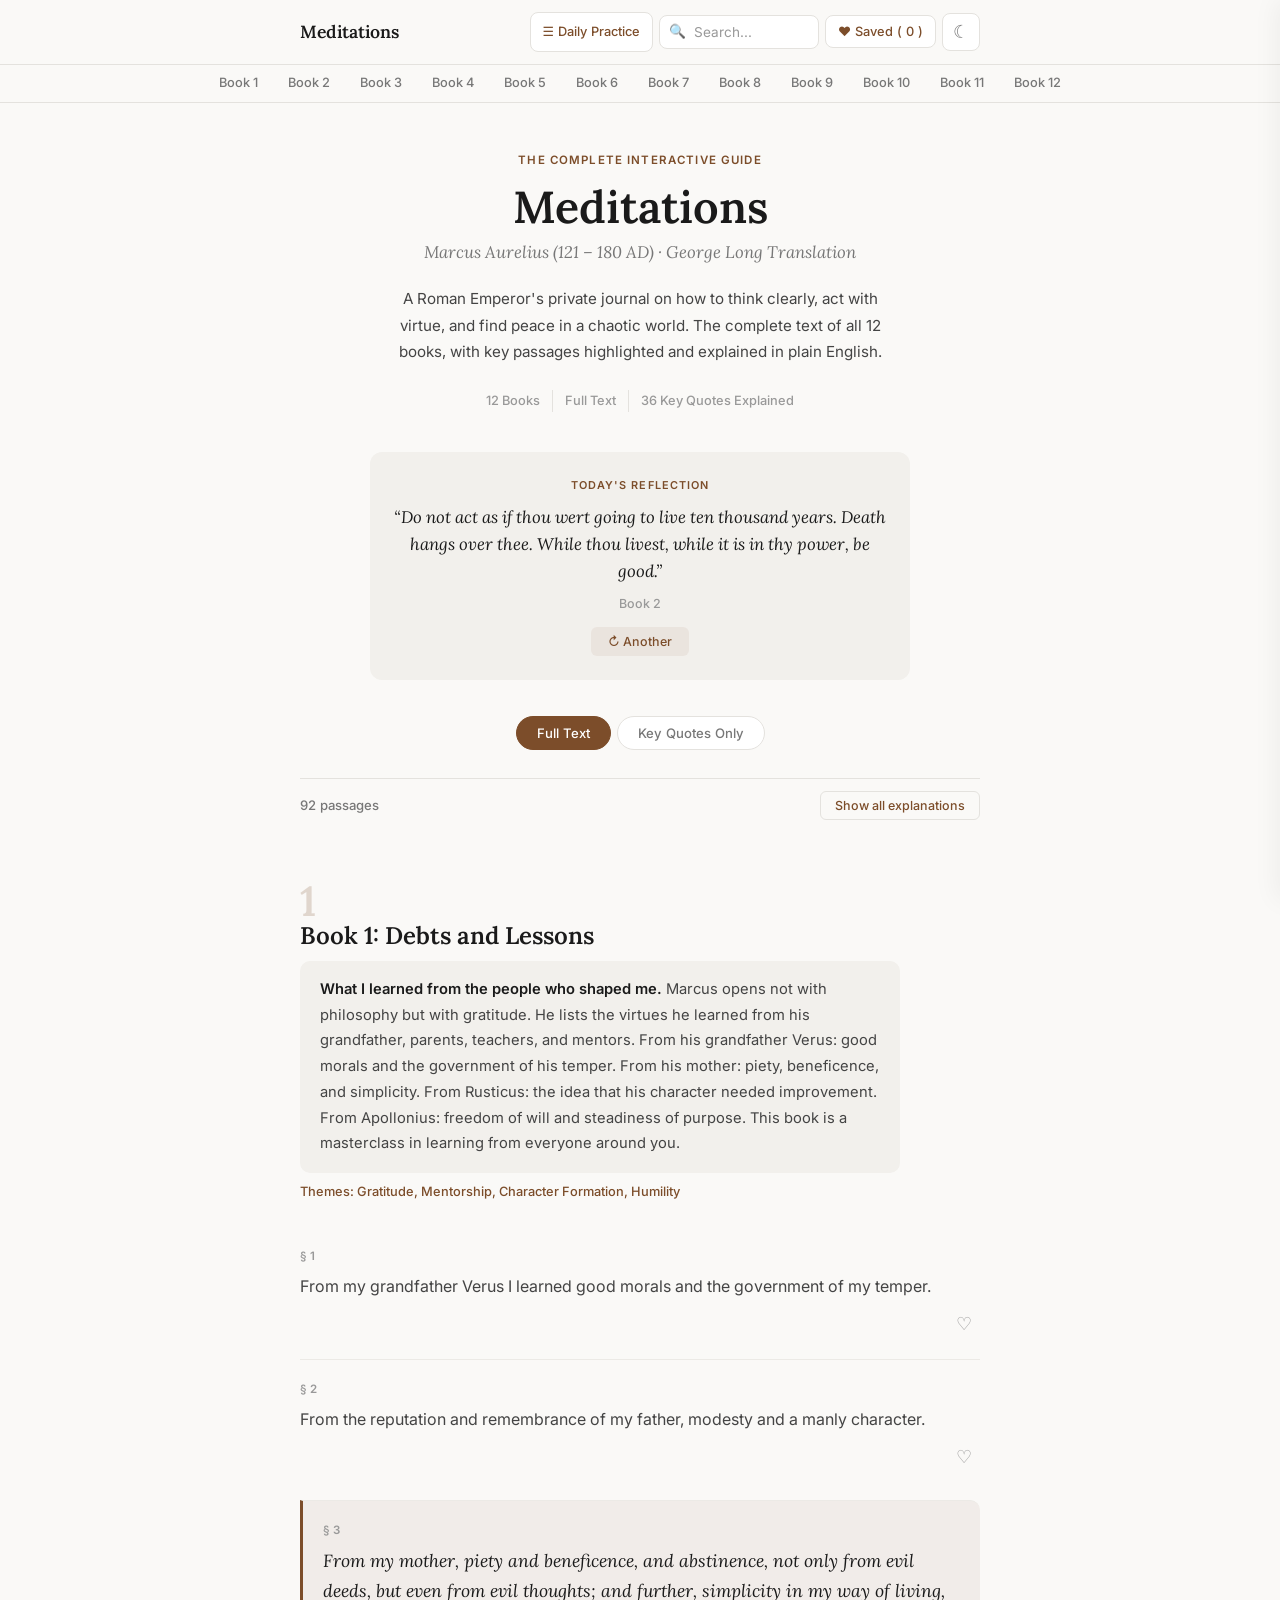
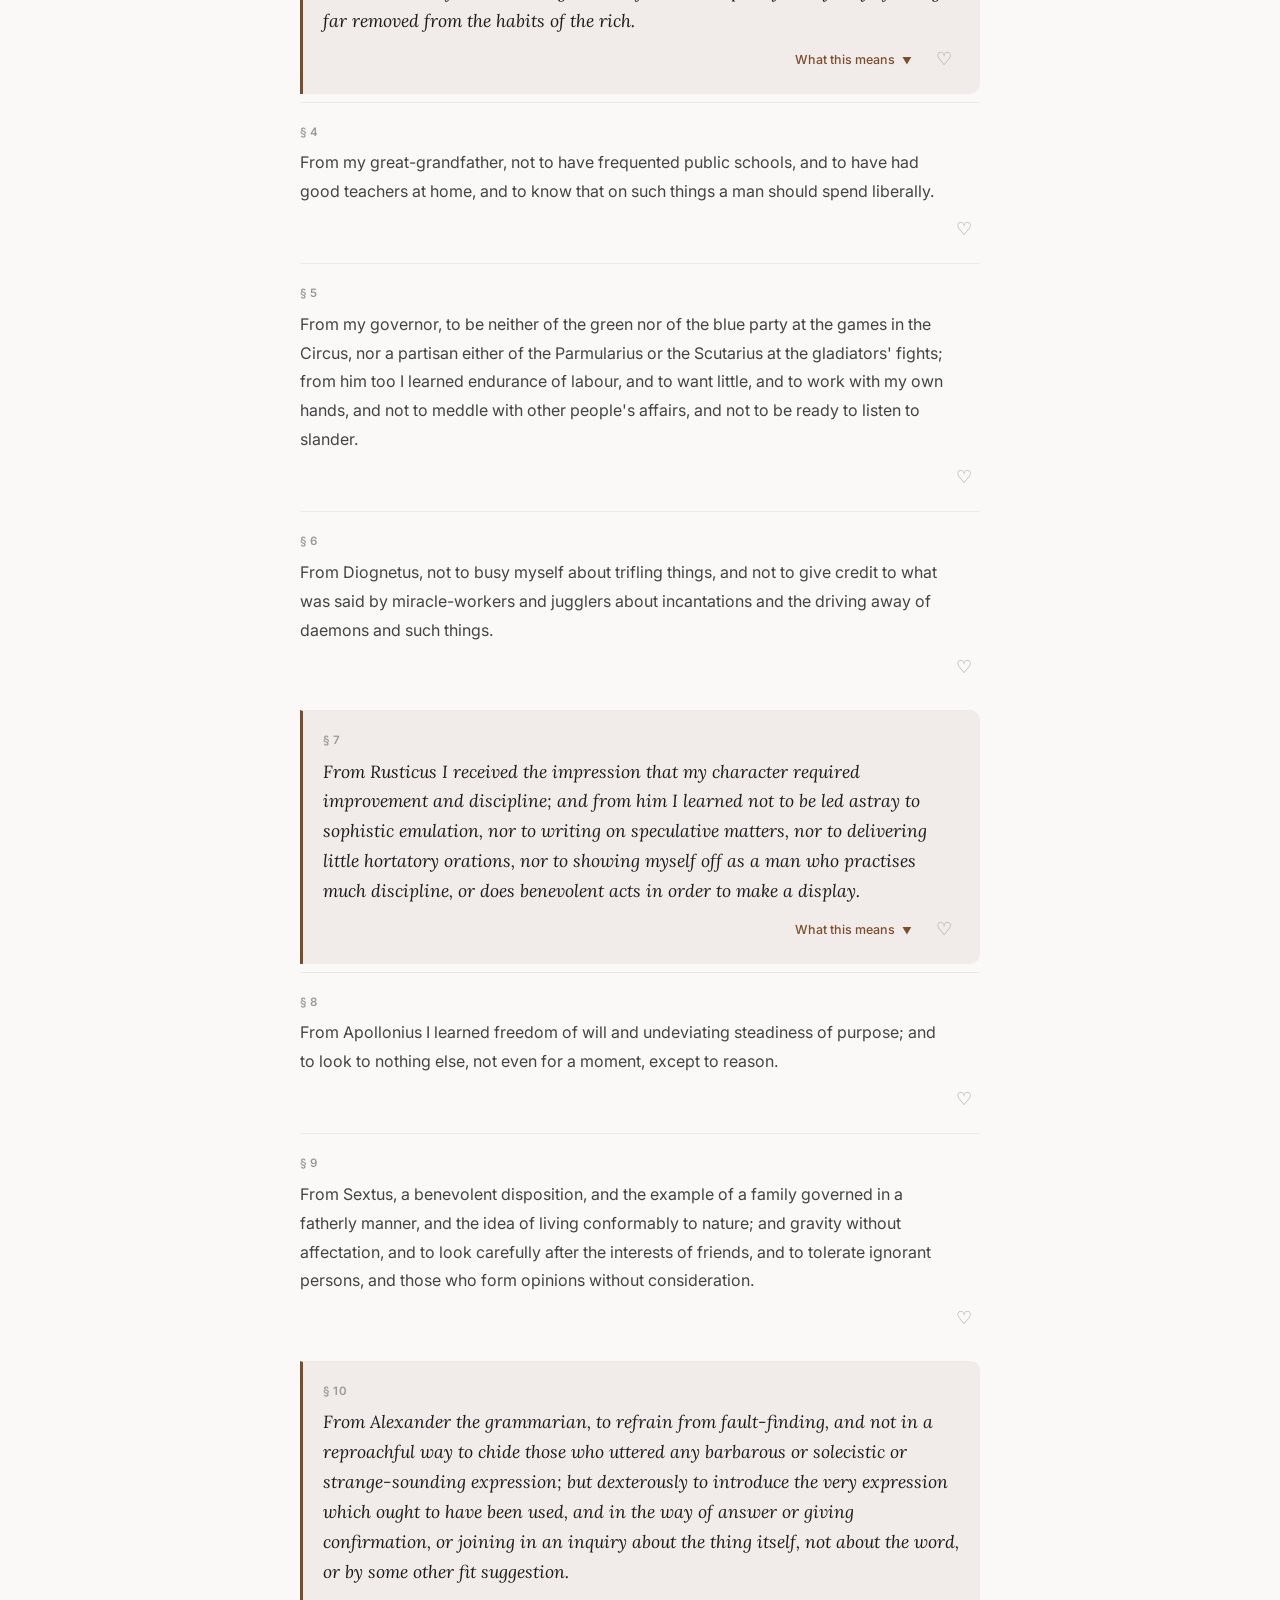
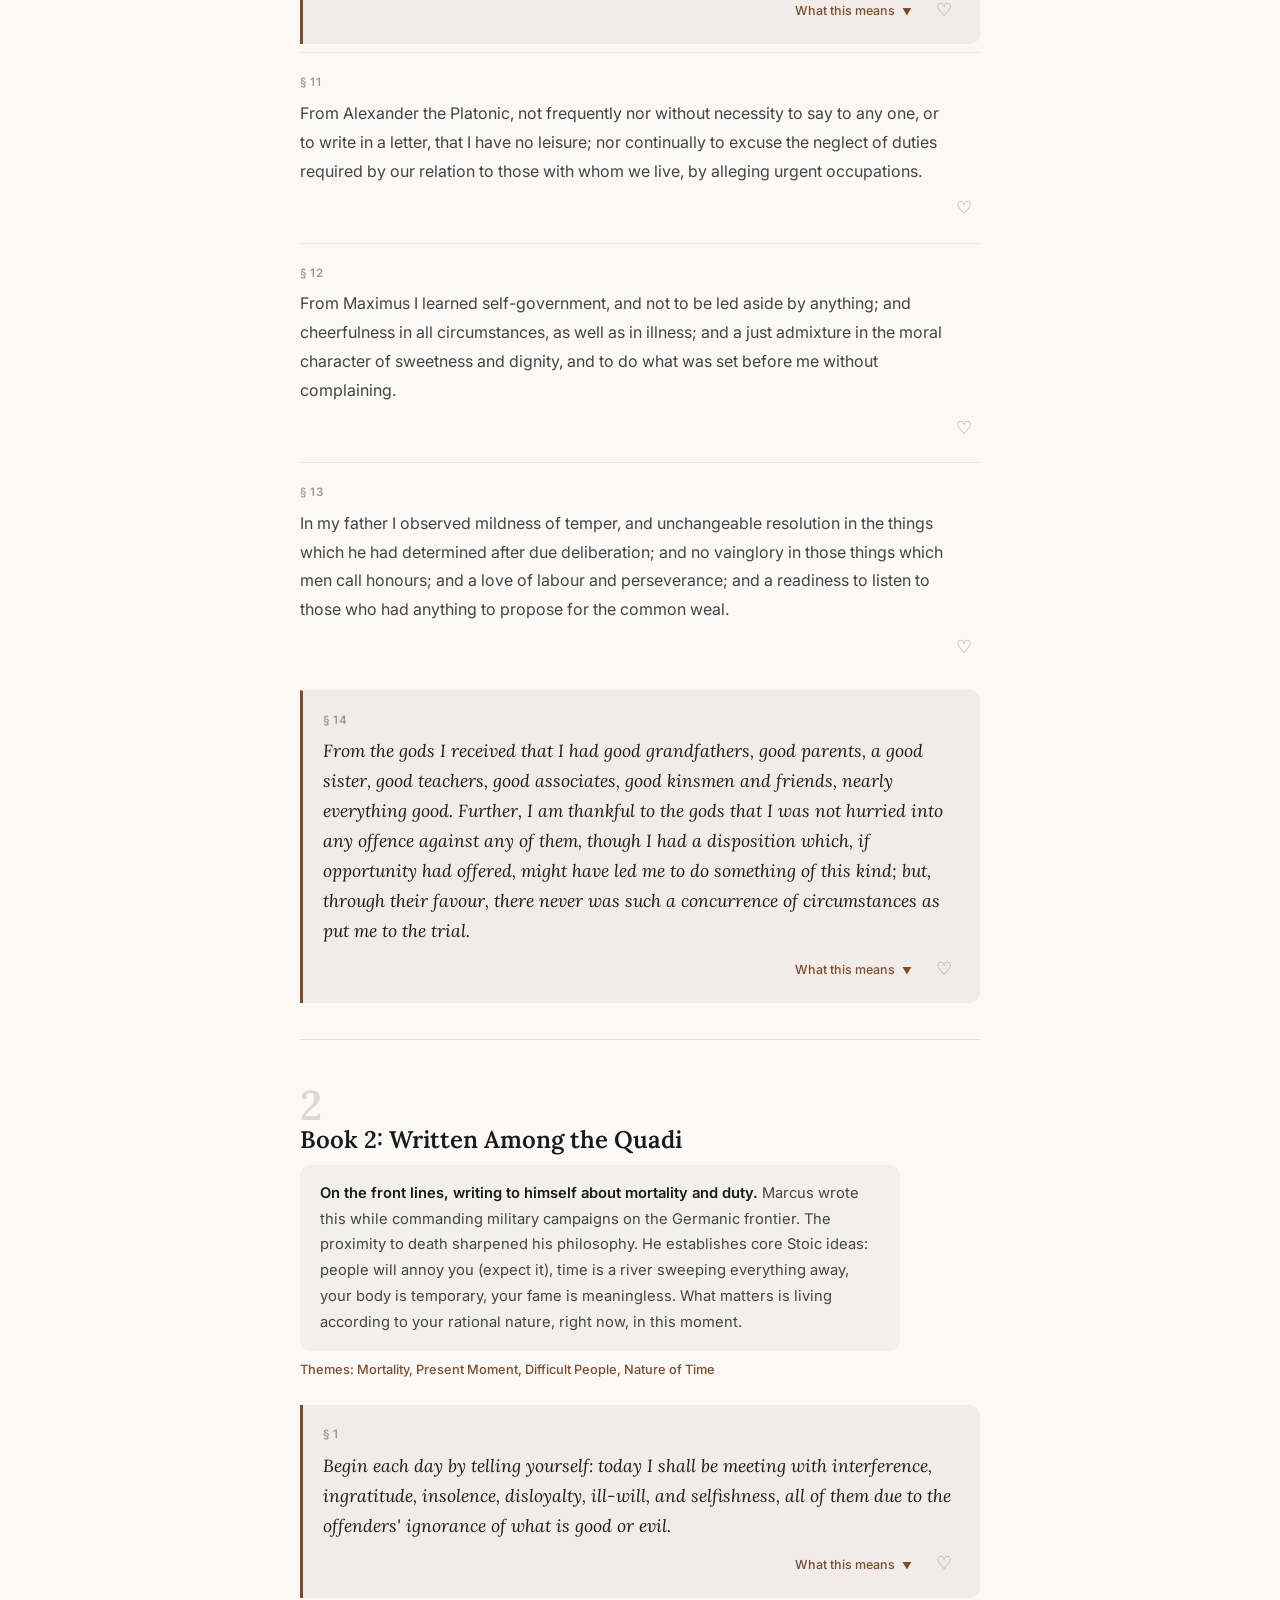
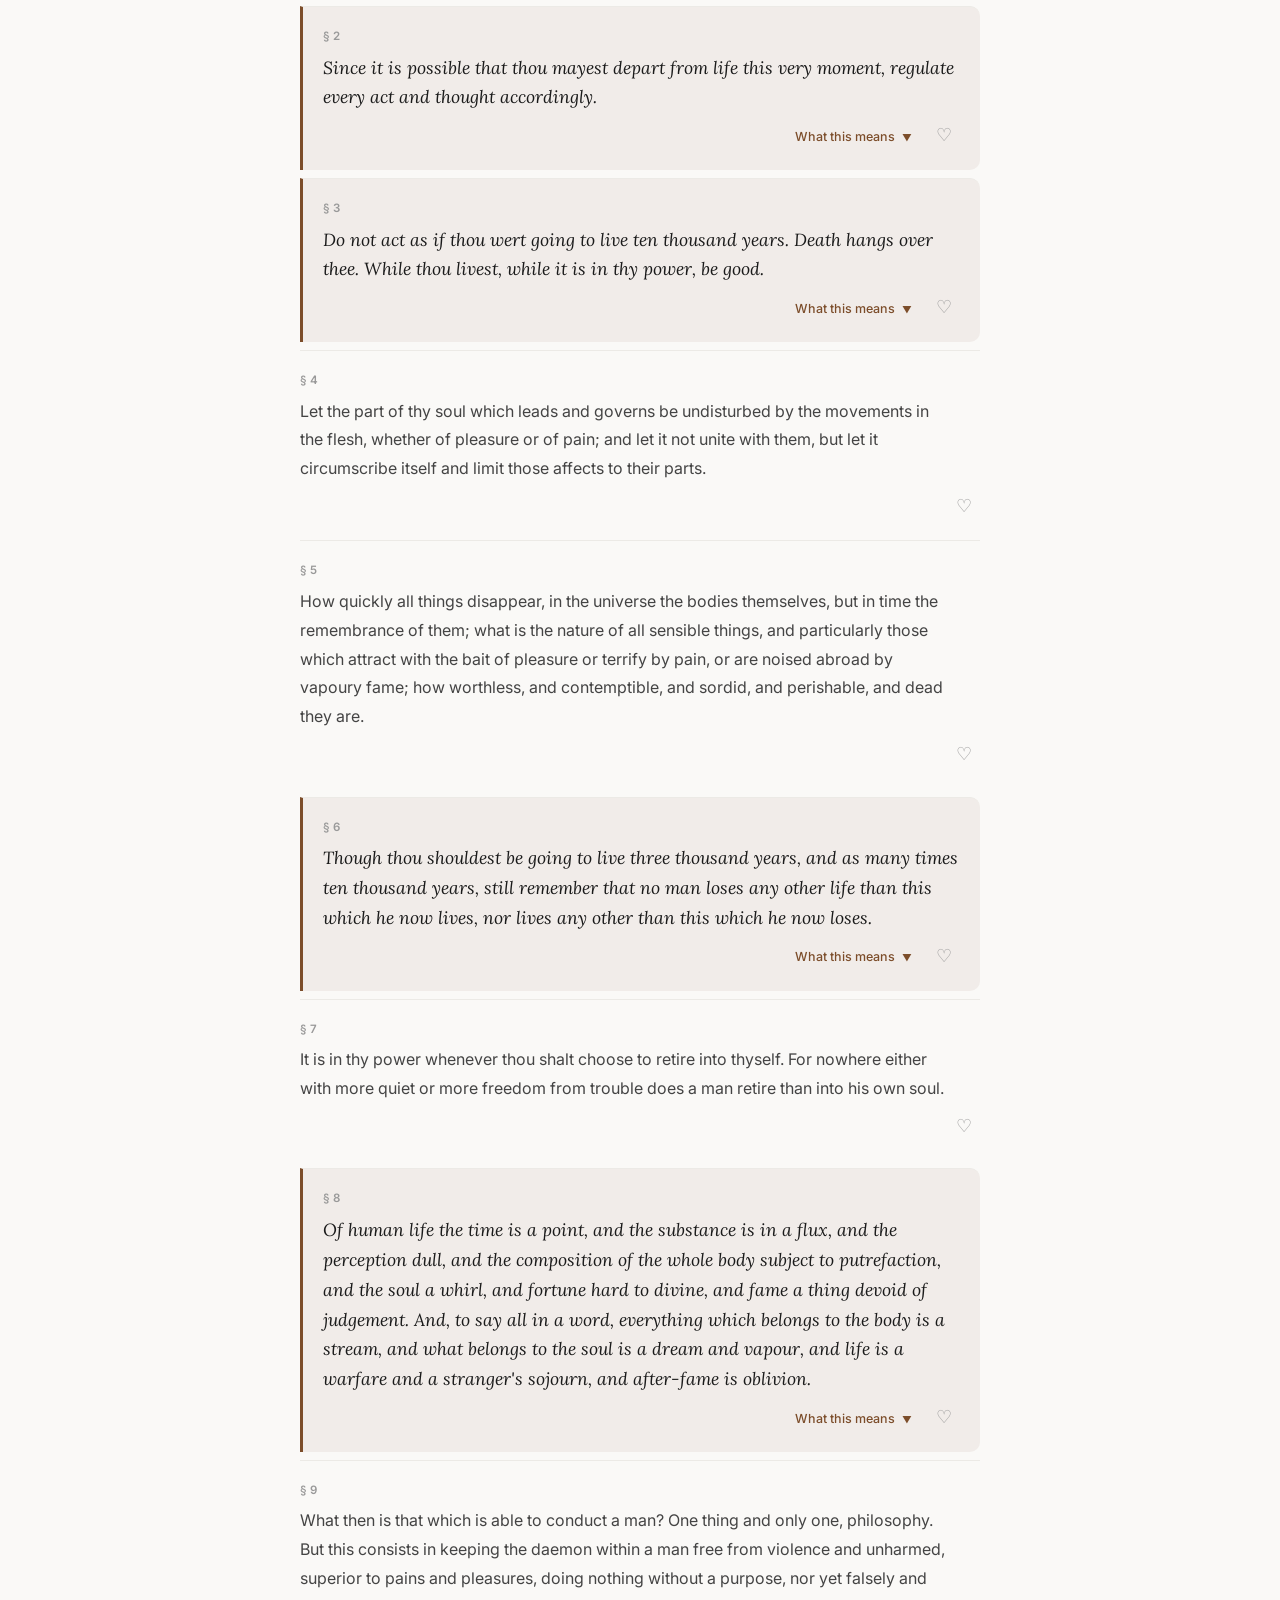
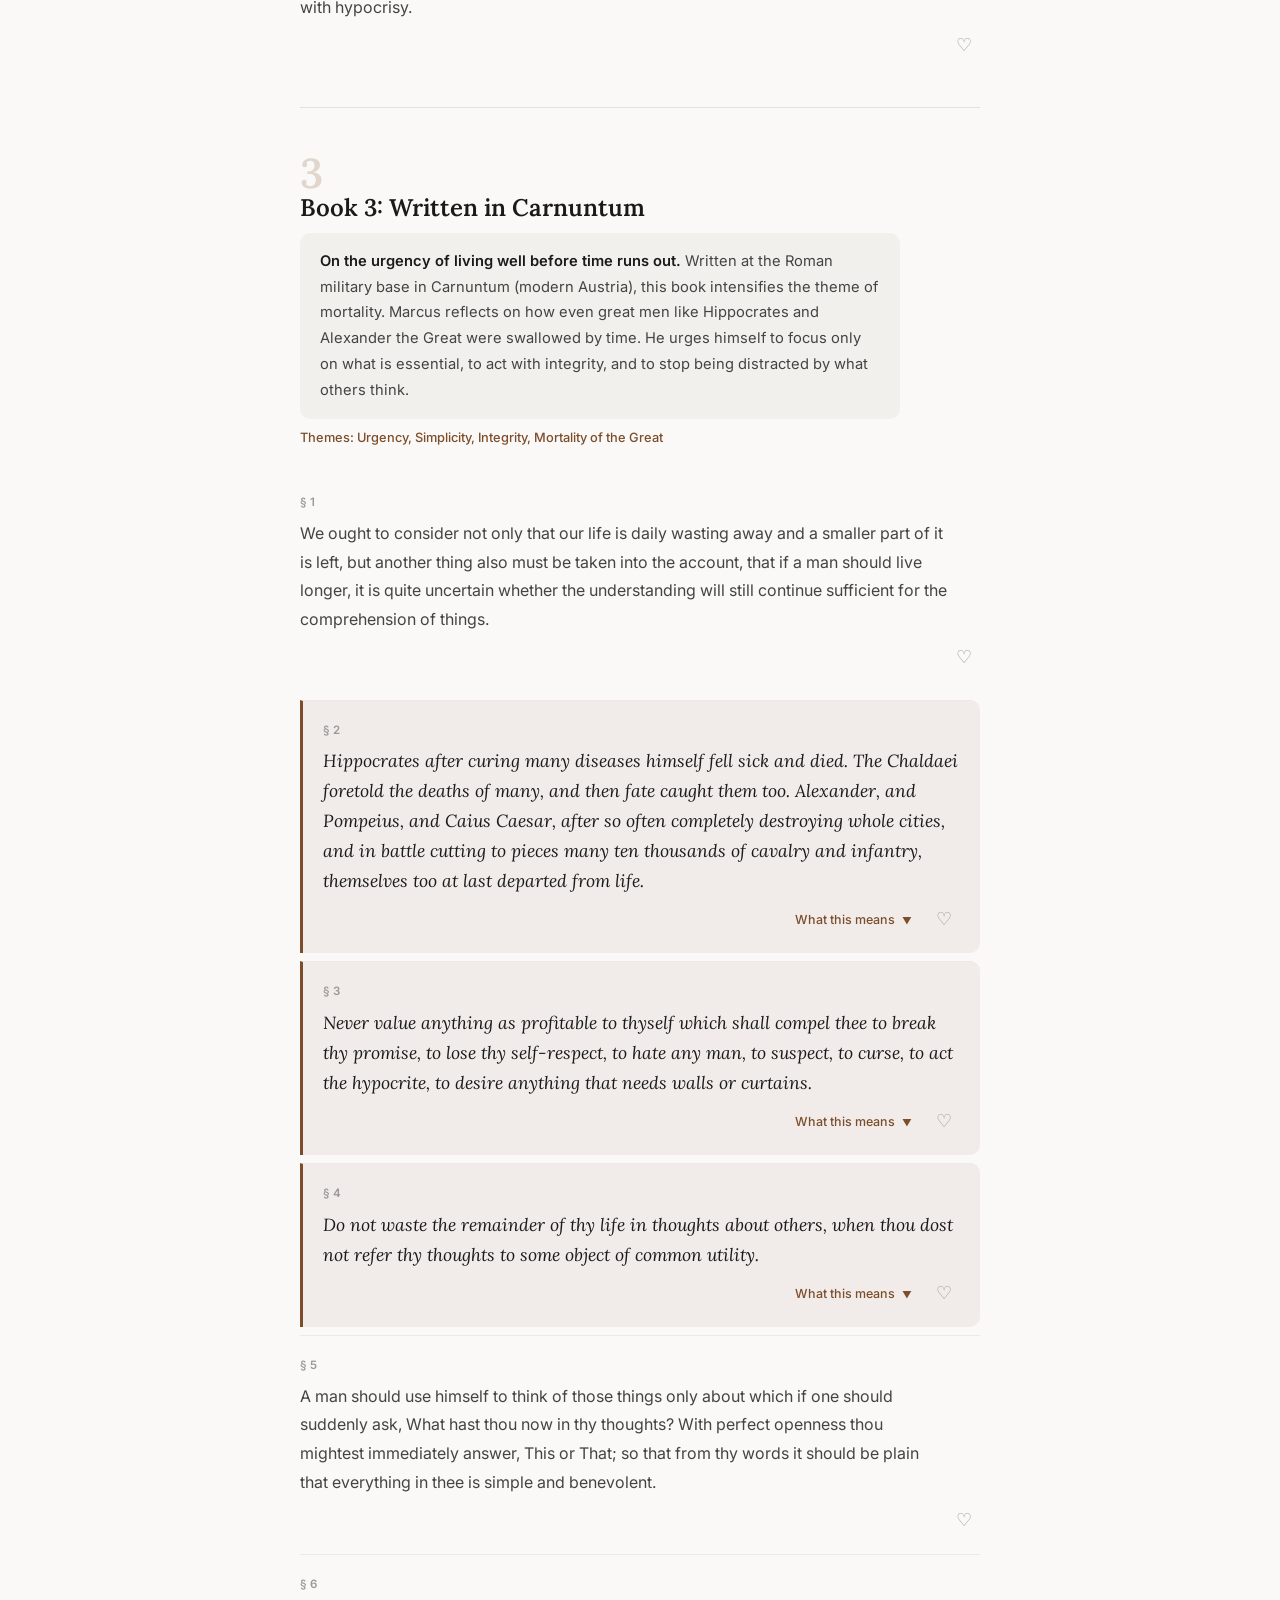
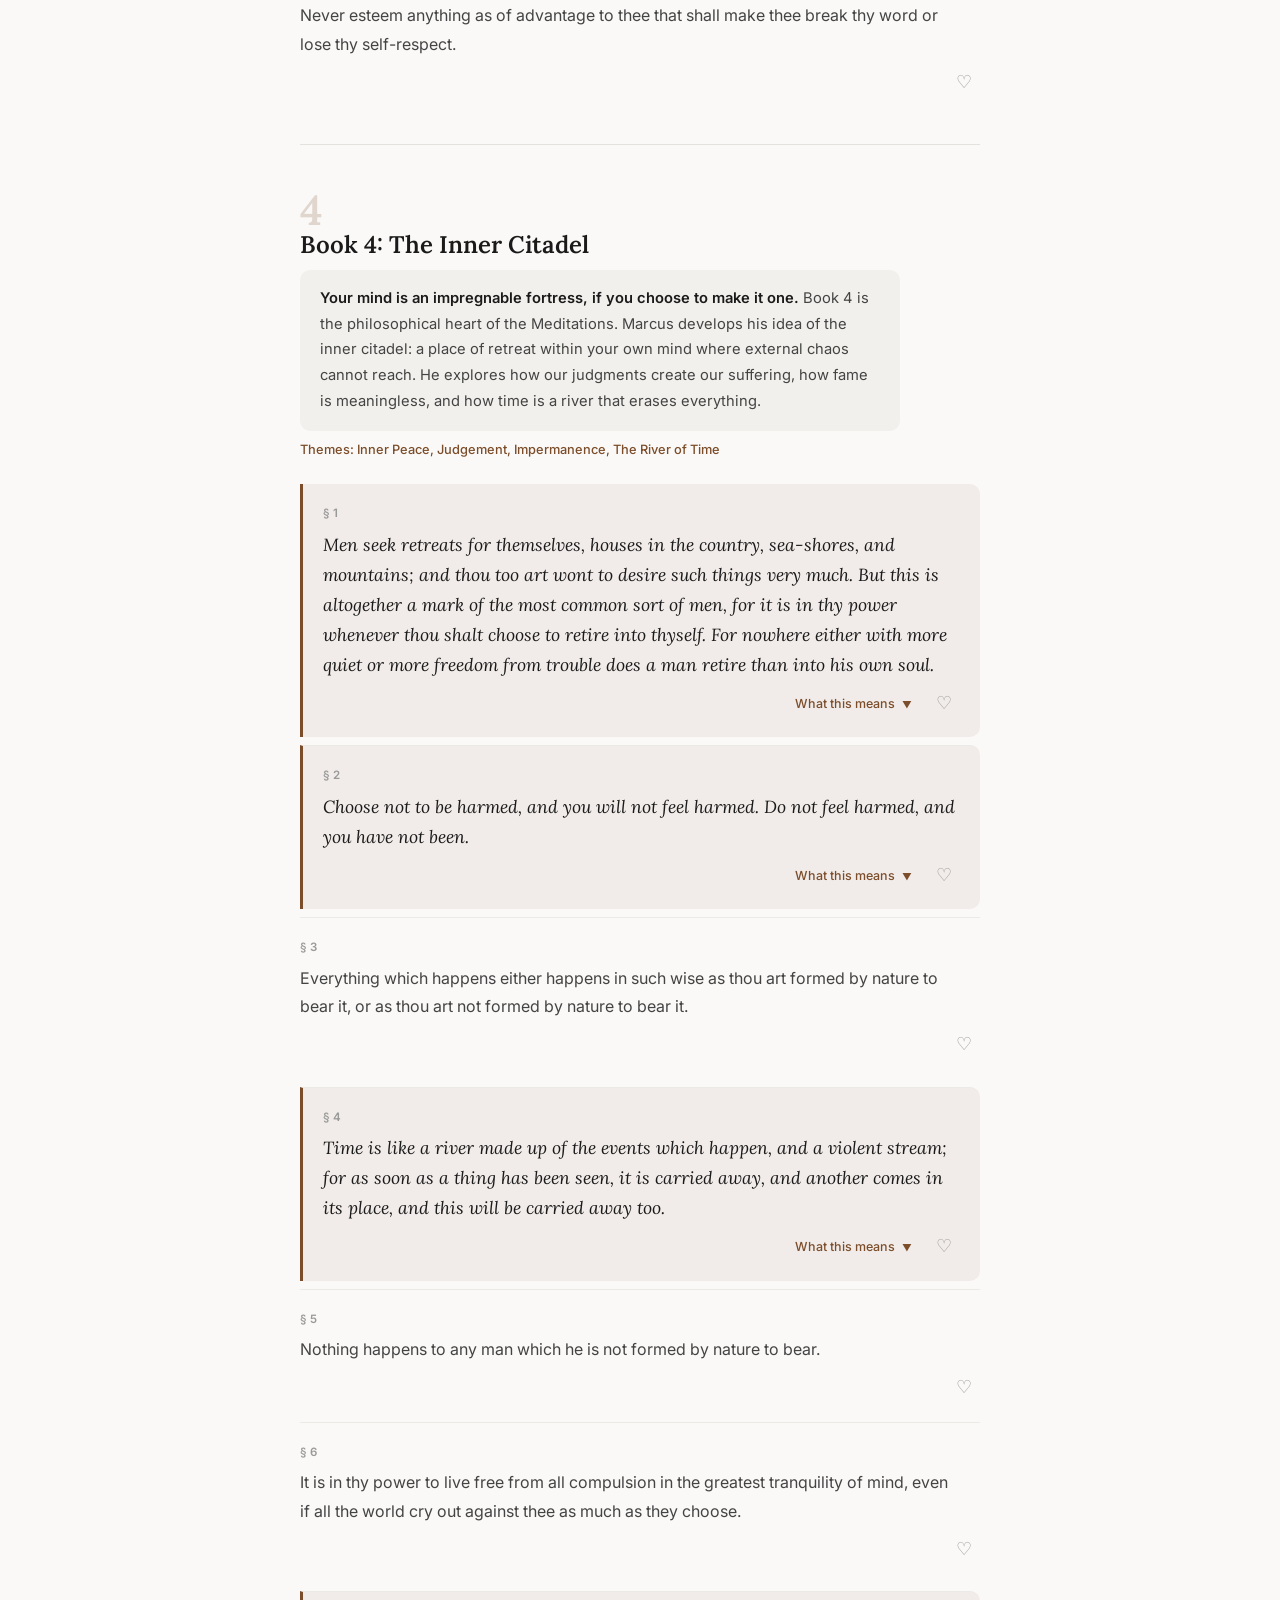
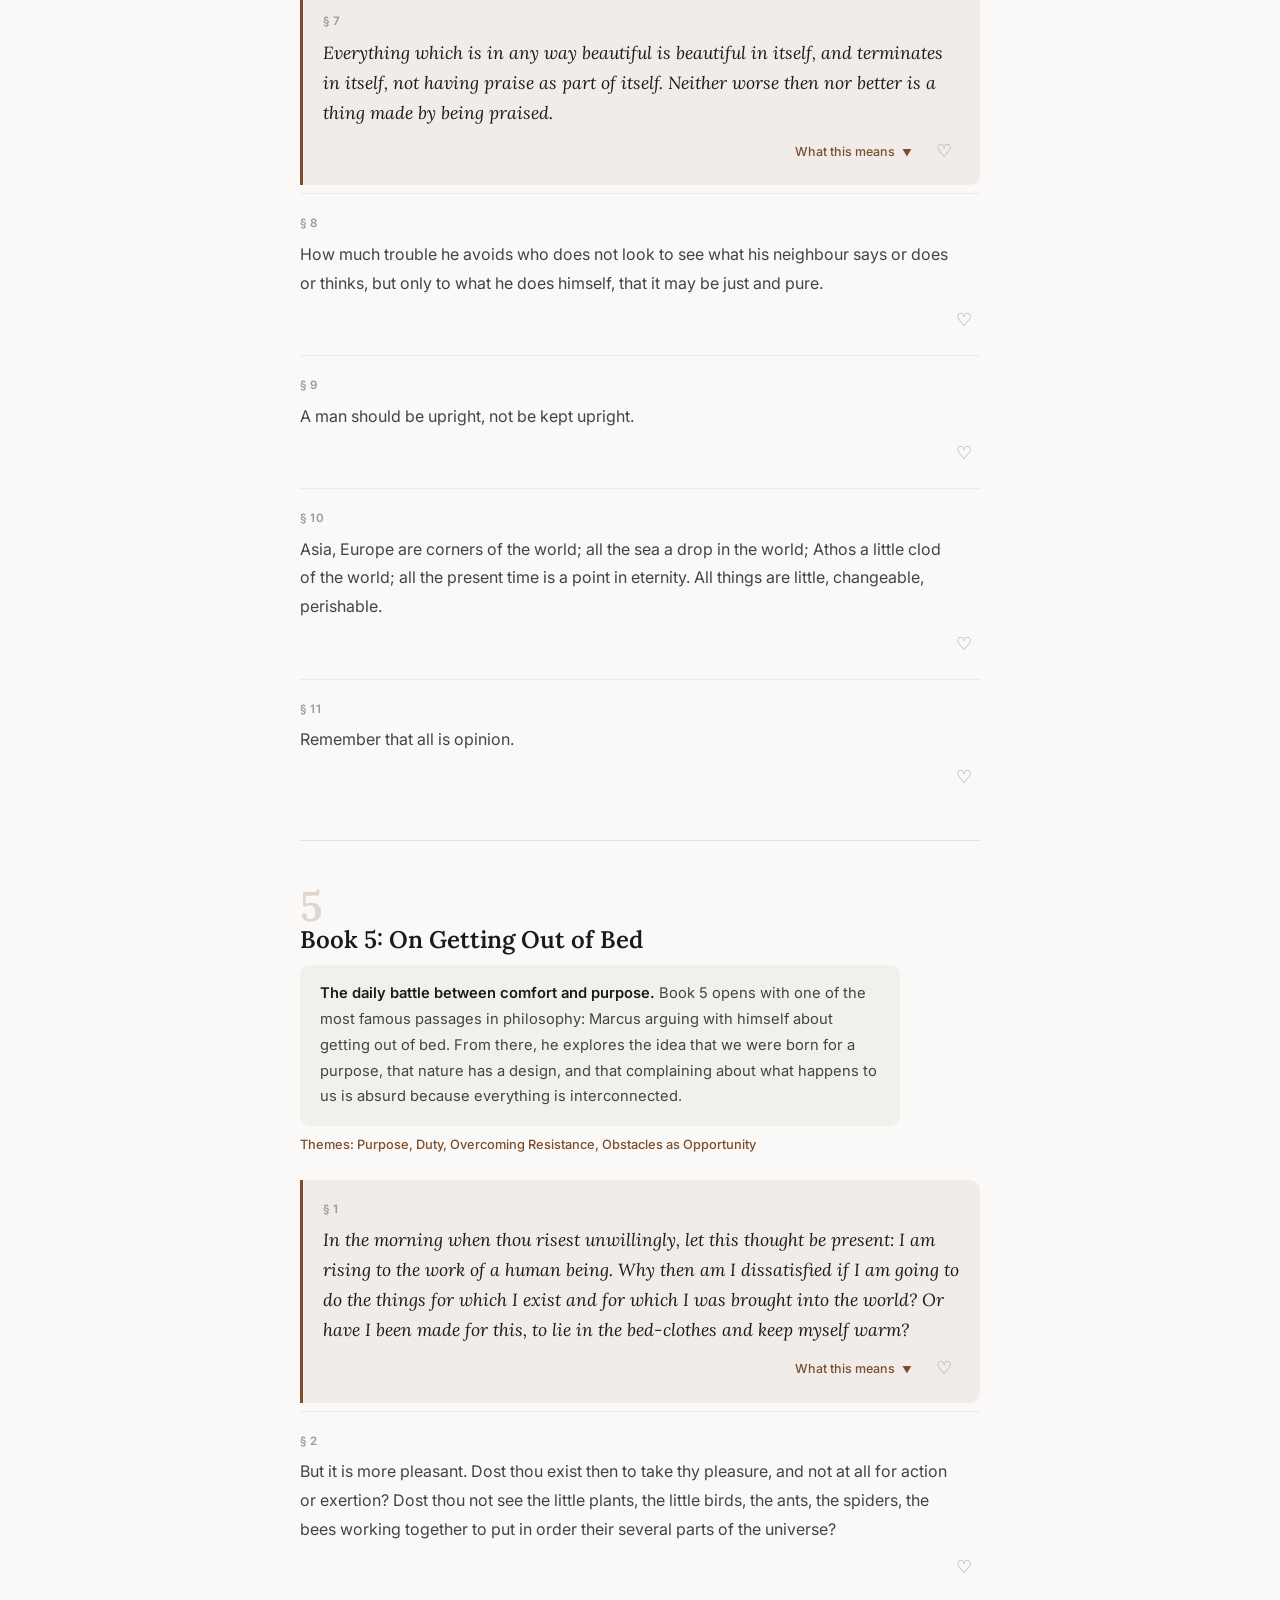
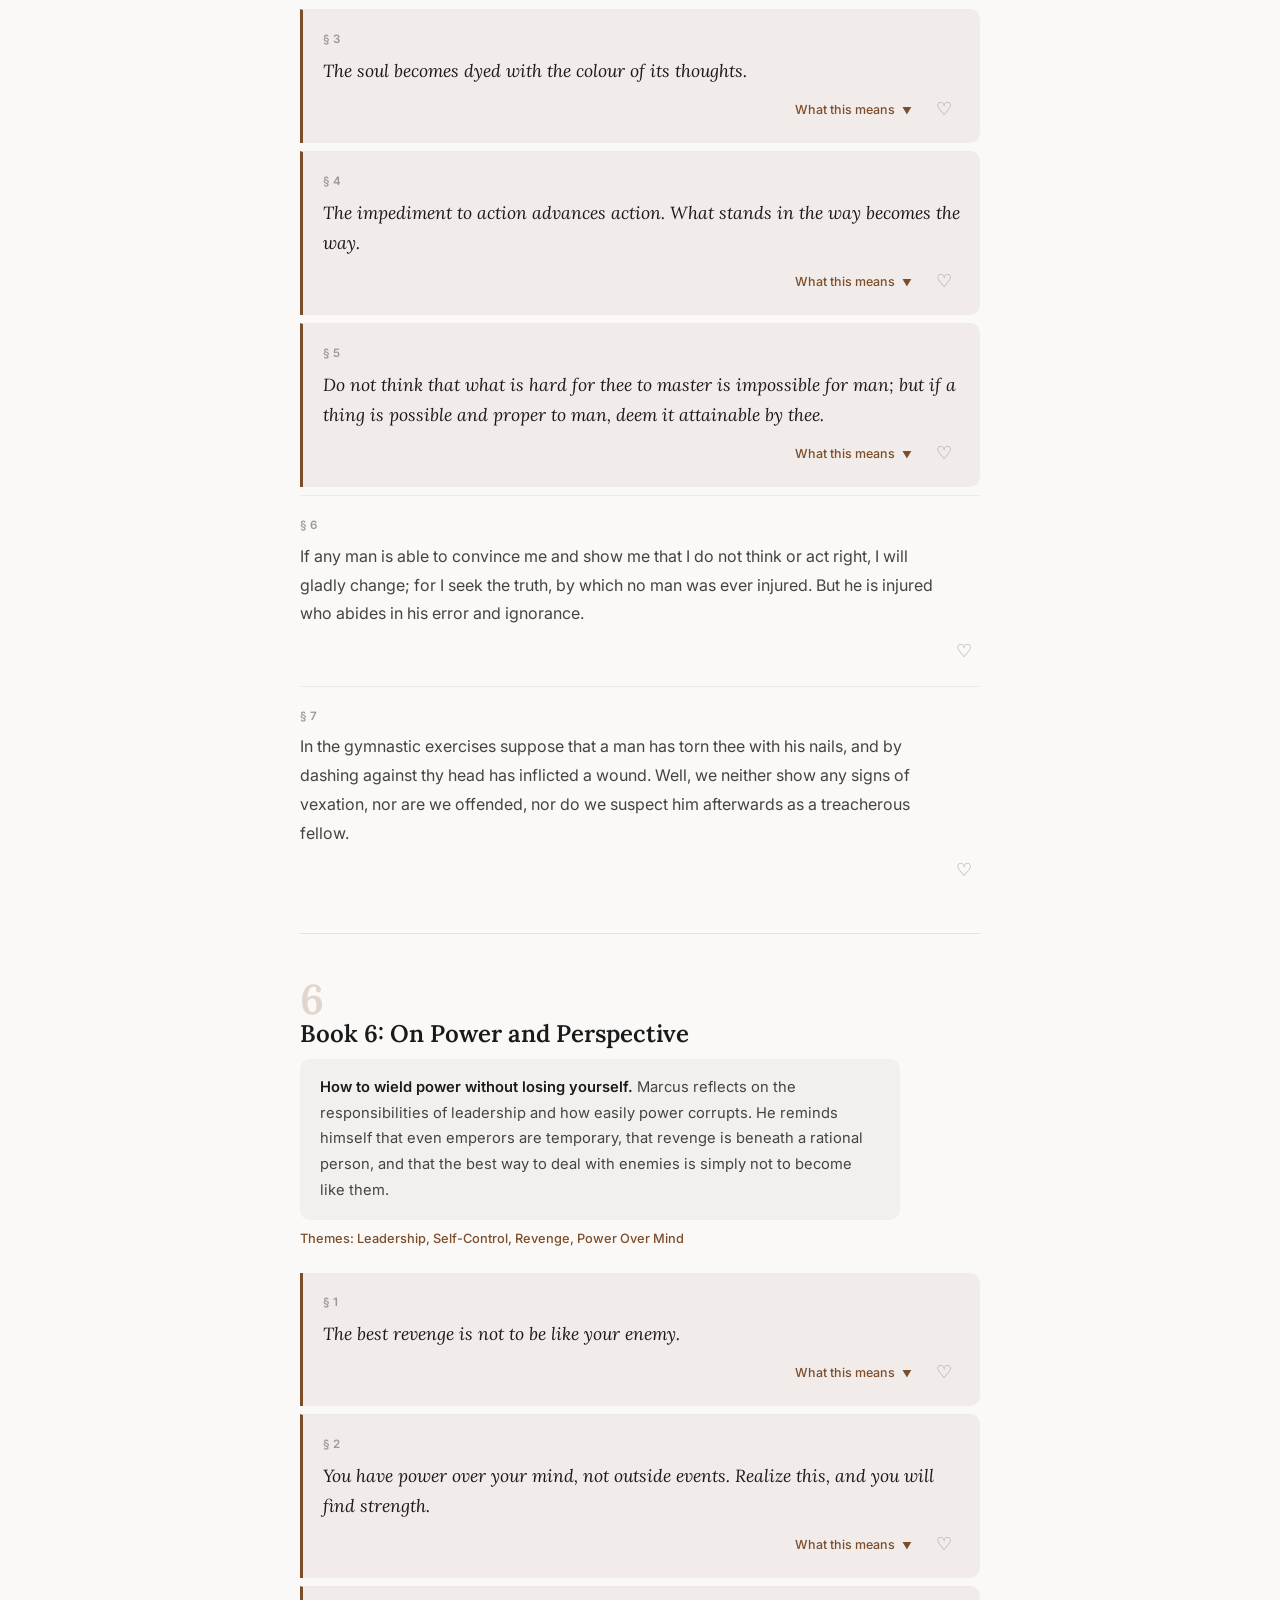
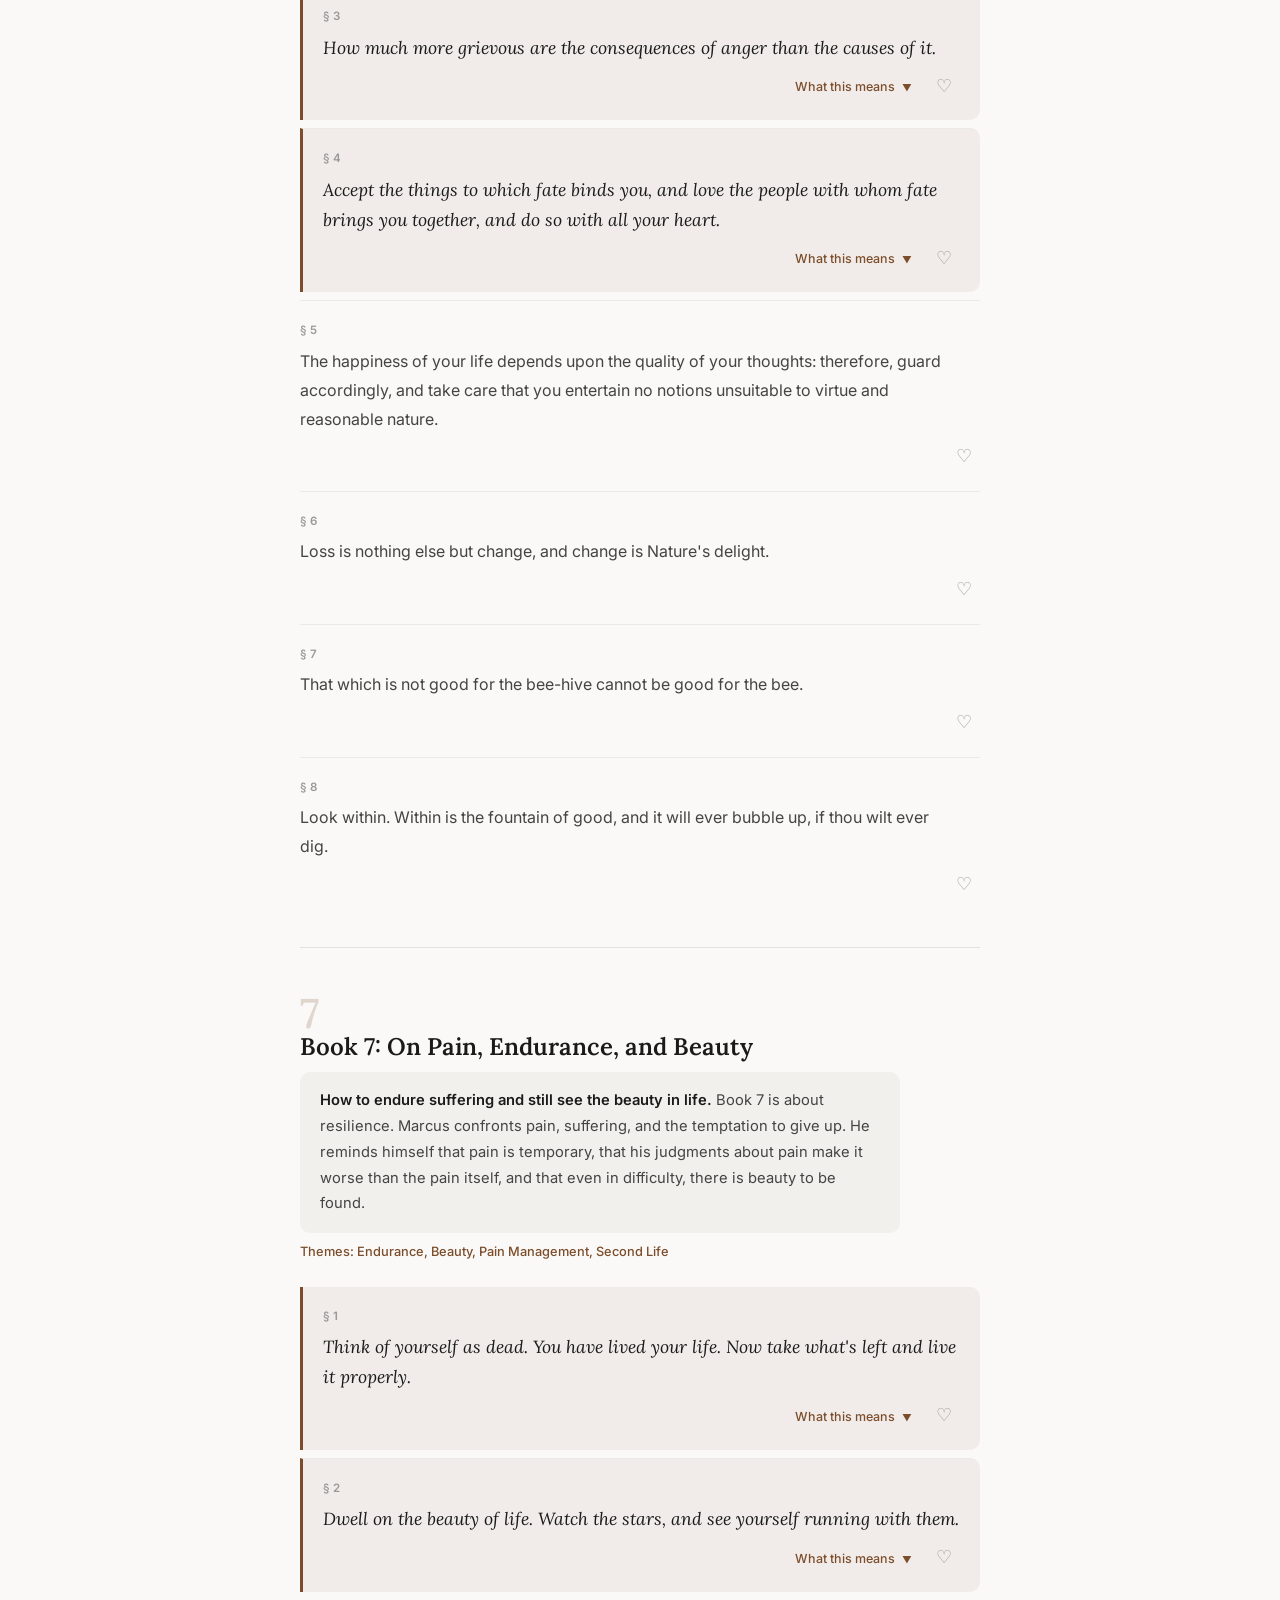
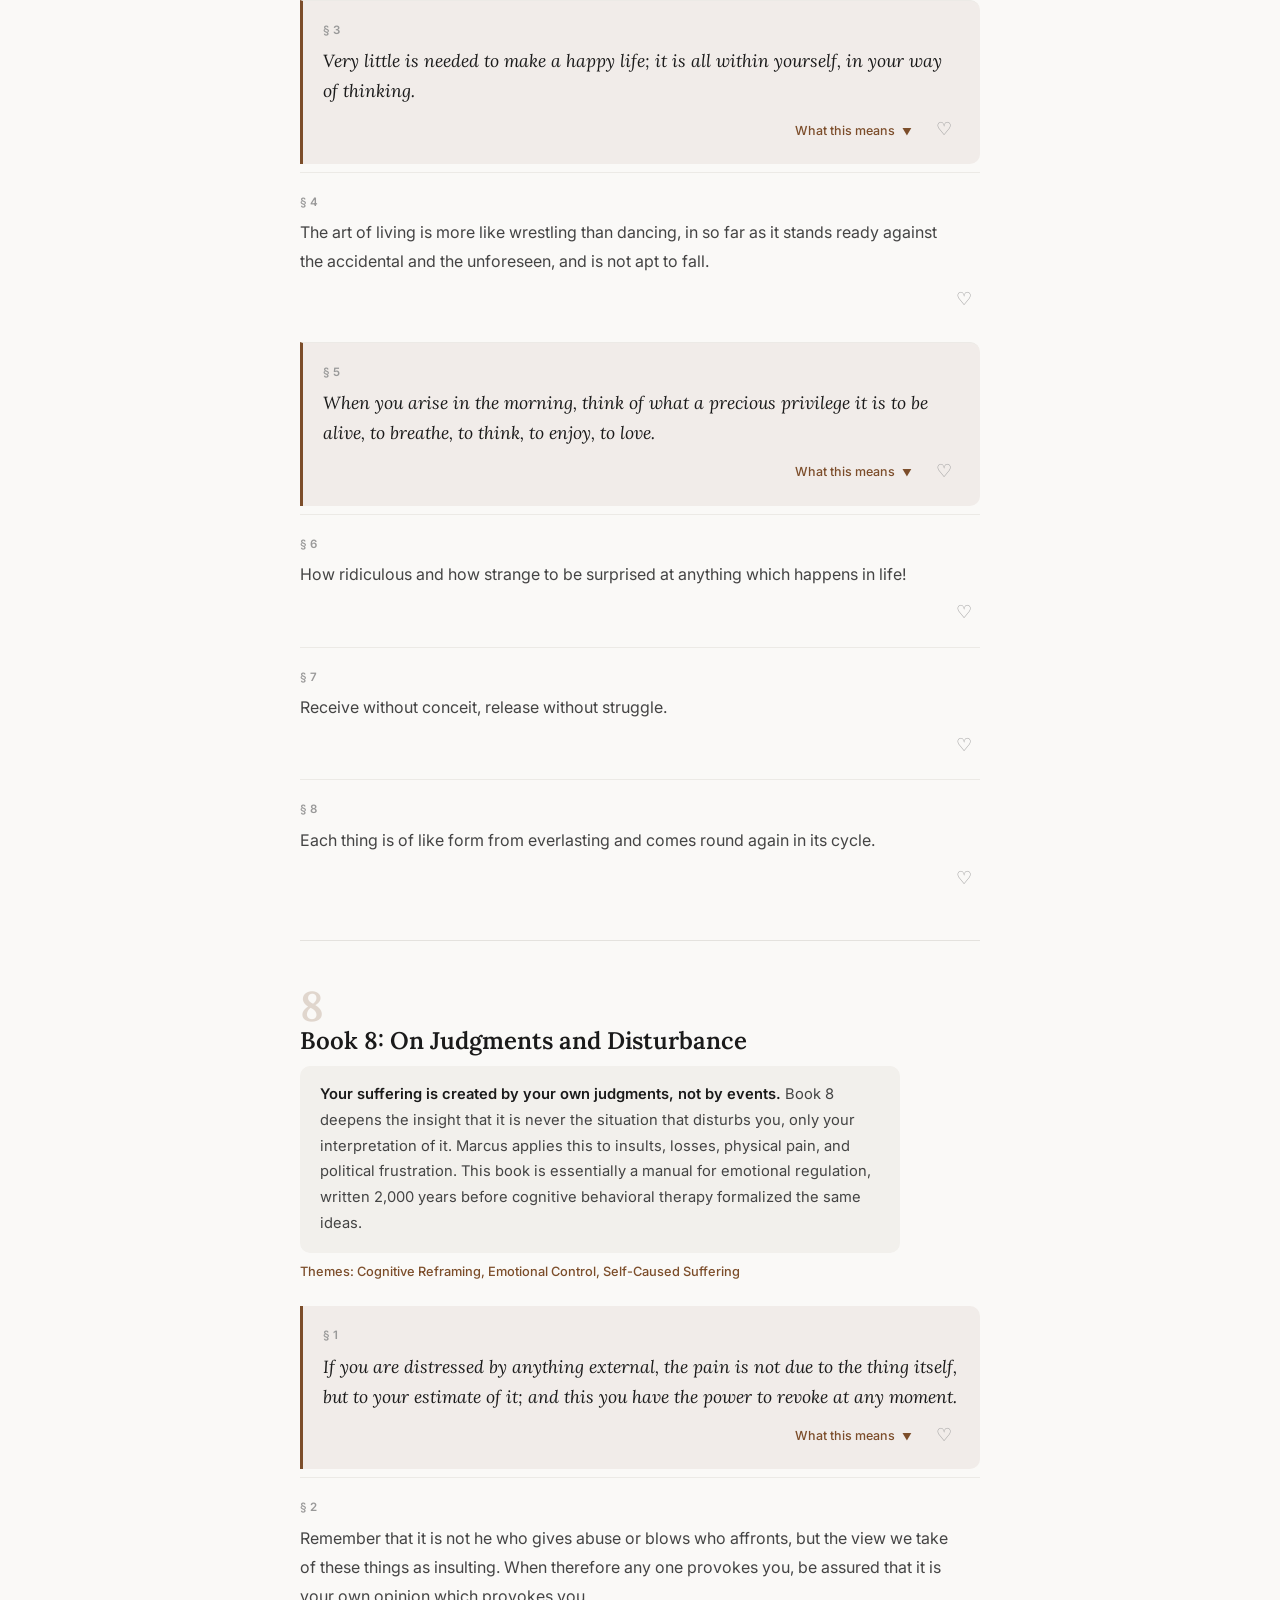
==== commit ffb417db: "Add Daily Practice page + nav link from main site" ====
--- a/index.html
+++ b/index.html
@@ -14,122 +14,31 @@
 <link href="https://fonts.googleapis.com/css2?family=Inter:wght@300;400;500;600;700&family=Lora:ital,wght@0,400;0,500;0,600;1,400&display=swap" rel="stylesheet">
 <style>
 *,*::before,*::after{box-sizing:border-box;margin:0;padding:0}
-
-html[data-theme="light"]{
-  --bg:#faf9f7;
-  --bg-card:#f2f0ec;
-  --bg-surface:#ffffff;
-  --text:#1a1a1a;
-  --text-mid:#444444;
-  --text-muted:#777777;
-  --text-light:#999999;
-  --accent:#7c4d2a;
-  --accent-bg:rgba(124,77,42,0.07);
-  --accent-hover:#5e3a1f;
-  --border:#e4e2de;
-  --border-light:#eceae6;
-  --highlight-bg:rgba(200,170,80,0.25);
-  --shadow-color:rgba(0,0,0,0.05);
-  --overlay-bg:rgba(0,0,0,0.2);
-  --pill-active-bg:#7c4d2a;
-  --pill-active-text:#ffffff;
-  --mode-active-bg:#7c4d2a;
-  --mode-active-text:#ffffff;
-  --btt-bg:#1a1a1a;
-  --btt-color:#faf9f7;
-}
-
-html[data-theme="dark"]{
-  --bg:#111111;
-  --bg-card:#1a1a1a;
-  --bg-surface:#1e1e1e;
-  --text:#e0e0e0;
-  --text-mid:#b0b0b0;
-  --text-muted:#808080;
-  --text-light:#606060;
-  --accent:#d4a06a;
-  --accent-bg:rgba(212,160,106,0.1);
-  --accent-hover:#e0b88a;
-  --border:#2a2a2a;
-  --border-light:#222222;
-  --highlight-bg:rgba(212,160,106,0.2);
-  --shadow-color:rgba(0,0,0,0.3);
-  --overlay-bg:rgba(0,0,0,0.5);
-  --pill-active-bg:#d4a06a;
-  --pill-active-text:#111111;
-  --mode-active-bg:#d4a06a;
-  --mode-active-text:#111111;
-  --btt-bg:#e0e0e0;
-  --btt-color:#111111;
-}
-
+html[data-theme="light"]{--bg:#faf9f7;--bg-card:#f2f0ec;--bg-surface:#ffffff;--text:#1a1a1a;--text-mid:#444444;--text-muted:#777777;--text-light:#999999;--accent:#7c4d2a;--accent-bg:rgba(124,77,42,0.07);--accent-hover:#5e3a1f;--border:#e4e2de;--border-light:#eceae6;--highlight-bg:rgba(200,170,80,0.25);--shadow-color:rgba(0,0,0,0.05);--overlay-bg:rgba(0,0,0,0.2);--mode-active-bg:#7c4d2a;--mode-active-text:#ffffff;--btt-bg:#1a1a1a;--btt-color:#faf9f7}
+html[data-theme="dark"]{--bg:#111111;--bg-card:#1a1a1a;--bg-surface:#1e1e1e;--text:#e0e0e0;--text-mid:#b0b0b0;--text-muted:#808080;--text-light:#606060;--accent:#d4a06a;--accent-bg:rgba(212,160,106,0.1);--accent-hover:#e0b88a;--border:#2a2a2a;--border-light:#222222;--highlight-bg:rgba(212,160,106,0.2);--shadow-color:rgba(0,0,0,0.3);--overlay-bg:rgba(0,0,0,0.5);--mode-active-bg:#d4a06a;--mode-active-text:#111111;--btt-bg:#e0e0e0;--btt-color:#111111}
 html{scroll-behavior:smooth;scroll-padding-top:110px}
-
-body{
-  font-family:'Inter',-apple-system,BlinkMacSystemFont,'Segoe UI',system-ui,sans-serif;
-  background:var(--bg);color:var(--text);
-  line-height:1.7;font-size:17px;
-  -webkit-font-smoothing:antialiased;
-  transition:background 0.25s ease,color 0.25s ease;
-}
-
+body{font-family:'Inter',-apple-system,BlinkMacSystemFont,'Segoe UI',system-ui,sans-serif;background:var(--bg);color:var(--text);line-height:1.7;font-size:17px;-webkit-font-smoothing:antialiased;transition:background 0.25s ease,color 0.25s ease}
 .pbar{position:fixed;top:0;left:0;height:3px;width:0;background:var(--accent);z-index:1001;pointer-events:none;transition:width 60ms linear}
-
-.hdr{
-  position:sticky;top:0;z-index:100;
-  background:var(--bg);border-bottom:1px solid var(--border);
-  transition:background 0.25s ease,border-color 0.25s ease;
-}
+.hdr{position:sticky;top:0;z-index:100;background:var(--bg);border-bottom:1px solid var(--border);transition:background 0.25s ease,border-color 0.25s ease}
 .hdr-inner{max-width:720px;margin:0 auto;padding:12px 20px;display:flex;align-items:center;justify-content:space-between;gap:10px}
-.hdr-brand{font-family:'Lora',Georgia,serif;font-size:1.1rem;font-weight:600;color:var(--text);white-space:nowrap}
+.hdr-brand{font-family:'Lora',Georgia,serif;font-size:1.1rem;font-weight:600;color:var(--text);white-space:nowrap;text-decoration:none}
 .hdr-right{display:flex;align-items:center;gap:6px;flex-shrink:1;min-width:0}
 .search-box{position:relative;flex-shrink:1;min-width:0}
-.search-box input{
-  font-family:inherit;font-size:0.85rem;
-  padding:8px 12px 8px 34px;width:160px;max-width:100%;
-  border:1px solid var(--border);border-radius:8px;
-  background:var(--bg-surface);color:var(--text);
-  outline:none;transition:all 200ms ease;
-}
+.search-box input{font-family:inherit;font-size:0.85rem;padding:8px 12px 8px 34px;width:160px;max-width:100%;border:1px solid var(--border);border-radius:8px;background:var(--bg-surface);color:var(--text);outline:none;transition:all 200ms ease}
 .search-box input::placeholder{color:var(--text-light)}
 .search-box input:focus{width:200px;border-color:var(--accent);box-shadow:0 0 0 3px var(--accent-bg)}
 .search-box .si{position:absolute;left:10px;top:50%;transform:translateY(-50%);color:var(--text-light);pointer-events:none;font-size:0.85rem}
-.hdr-btn{
-  display:flex;align-items:center;justify-content:center;
-  padding:8px 12px;border-radius:8px;
-  border:1px solid var(--border);background:var(--bg-surface);
-  color:var(--accent);cursor:pointer;
-  font-family:inherit;font-size:0.8rem;font-weight:500;
-  gap:4px;transition:all 150ms ease;white-space:nowrap;
-}
+.hdr-btn{display:flex;align-items:center;justify-content:center;padding:8px 12px;border-radius:8px;border:1px solid var(--border);background:var(--bg-surface);color:var(--accent);cursor:pointer;font-family:inherit;font-size:0.8rem;font-weight:500;gap:4px;transition:all 150ms ease;white-space:nowrap;text-decoration:none}
 .hdr-btn:hover{background:var(--accent-bg);border-color:var(--accent)}
-.theme-toggle{
-  width:38px;height:38px;display:flex;align-items:center;justify-content:center;
-  border-radius:8px;border:1px solid var(--border);background:var(--bg-surface);
-  color:var(--text-muted);cursor:pointer;font-size:1.15rem;
-  transition:all 150ms ease;
-}
+.theme-toggle{width:38px;height:38px;display:flex;align-items:center;justify-content:center;border-radius:8px;border:1px solid var(--border);background:var(--bg-surface);color:var(--text-muted);cursor:pointer;font-size:1.15rem;transition:all 150ms ease}
 .theme-toggle:hover{border-color:var(--accent);color:var(--accent)}
-
-.pill-nav{
-  position:sticky;top:51px;z-index:99;
-  background:var(--bg);border-bottom:1px solid var(--border);
-  overflow-x:auto;scrollbar-width:none;
-  transition:background 0.25s ease,border-color 0.25s ease;
-}
+.pill-nav{position:sticky;top:51px;z-index:99;background:var(--bg);border-bottom:1px solid var(--border);overflow-x:auto;scrollbar-width:none;transition:background 0.25s ease,border-color 0.25s ease}
 .pill-nav::-webkit-scrollbar{display:none}
 .pill-inner{max-width:720px;margin:0 auto;padding:0 20px;display:flex;gap:2px;min-width:max-content}
-.pill{
-  padding:10px 14px;font-size:0.8rem;font-weight:500;
-  color:var(--text-muted);background:none;border:none;
-  cursor:pointer;white-space:nowrap;border-bottom:2px solid transparent;
-  transition:all 150ms ease;font-family:inherit;
-}
+.pill{padding:10px 14px;font-size:0.8rem;font-weight:500;color:var(--text-muted);background:none;border:none;cursor:pointer;white-space:nowrap;border-bottom:2px solid transparent;transition:all 150ms ease;font-family:inherit}
 .pill:hover{color:var(--text)}
 .pill.on{color:var(--accent);border-bottom-color:var(--accent)}
-
 .wrap{max-width:720px;margin:0 auto;padding:0 20px 80px}
-
 .hero{text-align:center;padding:48px 0 40px}
 .hero-ey{font-size:0.72rem;font-weight:600;letter-spacing:0.1em;text-transform:uppercase;color:var(--accent);margin-bottom:12px}
 .hero h1{font-family:'Lora',Georgia,serif;font-size:2.8rem;font-weight:600;line-height:1.1;margin-bottom:6px;color:var(--text)}
@@ -138,24 +47,20 @@
 .stats{display:flex;justify-content:center;flex-wrap:wrap;font-size:0.8rem;font-weight:500;color:var(--text-light)}
 .stats span{padding:0 12px}
 .stats span+span{border-left:1px solid var(--border)}
-
 .daily{max-width:540px;margin:0 auto 36px;padding:24px;background:var(--bg-card);border-radius:12px;text-align:center;transition:background 0.25s ease}
 .daily-tag{font-size:0.68rem;font-weight:600;letter-spacing:0.1em;text-transform:uppercase;color:var(--accent);margin-bottom:10px}
 .daily .dq{font-family:'Lora',Georgia,serif;font-size:1.05rem;font-style:italic;line-height:1.6;color:var(--text);margin-bottom:8px}
 .daily .dr{font-size:0.78rem;font-weight:500;color:var(--text-light);margin-bottom:12px}
 .daily button{font-family:inherit;font-size:0.78rem;font-weight:500;color:var(--accent);background:var(--accent-bg);border:1px solid transparent;border-radius:6px;padding:6px 16px;cursor:pointer;transition:all 150ms}
 .daily button:hover{border-color:var(--accent)}
-
 .mode-bar{display:flex;align-items:center;justify-content:center;gap:6px;margin-bottom:28px;flex-wrap:wrap}
 .mode-btn{font-family:inherit;font-size:0.82rem;font-weight:500;padding:8px 20px;border-radius:24px;border:1px solid var(--border);background:var(--bg-surface);color:var(--text-muted);cursor:pointer;transition:all 150ms ease}
 .mode-btn:hover{border-color:var(--accent);color:var(--text)}
 .mode-btn.on{background:var(--mode-active-bg);color:var(--mode-active-text);border-color:var(--mode-active-bg)}
-
 .toolbar{display:flex;align-items:center;justify-content:space-between;padding:12px 0;margin-bottom:4px;border-top:1px solid var(--border);flex-wrap:wrap;gap:8px}
 .toolbar .info{font-size:0.82rem;color:var(--text-muted);font-weight:500}
 .toolbar button{font-family:inherit;font-size:0.78rem;font-weight:500;color:var(--accent);background:none;border:1px solid var(--border);border-radius:6px;padding:6px 14px;cursor:pointer;transition:all 150ms}
 .toolbar button:hover{background:var(--accent-bg)}
-
 .book-sec{padding:44px 0 28px}
 .book-sec+.book-sec{border-top:1px solid var(--border)}
 .bk-num{font-family:'Lora',Georgia,serif;font-size:2.6rem;font-weight:600;line-height:1;color:var(--accent);opacity:0.2;margin-bottom:-2px}
@@ -163,7 +68,6 @@
 .bk-summary{font-size:0.92rem;color:var(--text-mid);line-height:1.75;max-width:600px;margin-bottom:8px;padding:16px 20px;background:var(--bg-card);border-radius:10px;transition:background 0.25s ease}
 .bk-summary strong{color:var(--text);font-weight:600}
 .bk-themes{font-size:0.8rem;color:var(--accent);font-weight:500;margin-bottom:24px}
-
 .passage{padding:20px 0;position:relative}
 .passage+.passage{border-top:1px solid var(--border-light)}
 .passage.hide{display:none}
@@ -180,20 +84,16 @@
 .hrt{background:none;border:none;cursor:pointer;padding:5px 8px;color:var(--text-light);font-size:1.1rem;line-height:1;transition:color 150ms;border-radius:6px}
 .hrt:hover{color:var(--accent)}
 .hrt.on{color:var(--accent)}
-
 .expl{max-height:0;overflow:hidden;opacity:0;transition:max-height 0.4s ease,opacity 0.3s ease,margin 0.3s ease;margin-top:0}
 .expl.open{max-height:600px;opacity:1;margin-top:14px}
 .expl-in{background:var(--bg-card);border-radius:10px;padding:18px 20px;transition:background 0.25s ease}
 .expl-tag{font-size:0.68rem;font-weight:600;letter-spacing:0.08em;text-transform:uppercase;color:var(--accent);margin-bottom:6px}
 .expl-txt{font-size:0.95rem;line-height:1.8;color:var(--text-mid)}
-
 mark{background:var(--highlight-bg);color:inherit;border-radius:2px;padding:0 2px}
-
 .no-res{text-align:center;padding:48px 0;display:none}
 .no-res.show{display:block}
 .no-res h3{font-family:'Lora',Georgia,serif;font-size:1.2rem;font-weight:600;margin-bottom:4px;color:var(--text)}
 .no-res p{font-size:0.9rem;color:var(--text-muted)}
-
 .overlay{position:fixed;inset:0;background:var(--overlay-bg);z-index:200;opacity:0;pointer-events:none;transition:opacity 0.25s ease}
 .overlay.on{opacity:1;pointer-events:auto}
 .panel{position:fixed;top:0;right:0;bottom:0;width:380px;max-width:92vw;background:var(--bg);z-index:201;transform:translateX(100%);transition:transform 0.35s cubic-bezier(0.16,1,0.3,1),background 0.25s ease;display:flex;flex-direction:column;box-shadow:-4px 0 24px var(--shadow-color)}
@@ -209,59 +109,22 @@
 .pnl-item .prm{font-size:0.78rem;font-weight:500;color:var(--accent);background:none;border:none;cursor:pointer;margin-top:4px;padding:0}
 .pnl-item .prm:hover{text-decoration:underline}
 .pnl-empty{text-align:center;padding:40px 0;color:var(--text-muted);font-size:0.9rem;line-height:1.7}
-
 .btt{position:fixed;bottom:24px;right:24px;width:44px;height:44px;border-radius:50%;background:var(--btt-bg);color:var(--btt-color);border:none;cursor:pointer;display:flex;align-items:center;justify-content:center;font-size:1.1rem;opacity:0;pointer-events:none;transition:all 0.25s ease;transform:translateY(8px);z-index:50;box-shadow:0 2px 12px var(--shadow-color)}
 .btt.show{opacity:1;pointer-events:auto;transform:translateY(0)}
 .btt:hover{transform:translateY(-2px)}
-
 .ft{max-width:720px;margin:0 auto;padding:36px 20px 48px;border-top:1px solid var(--border);text-align:center}
 .ft .fq{font-family:'Lora',Georgia,serif;font-size:1rem;font-style:italic;color:var(--text-muted);line-height:1.6;max-width:460px;margin:0 auto 14px}
 .ft .fw{font-size:0.75rem;font-weight:500;color:var(--text-light)}
-
-@media(max-width:768px){
-  body{font-size:16px}
-  .hdr-inner{padding:10px 16px}
-  .hdr-brand{font-size:1rem}
-  .search-box input{width:120px;padding:7px 10px 7px 30px;font-size:0.8rem}
-  .search-box input:focus{width:150px}
-  .hdr-btn{padding:7px 10px;font-size:0.75rem}
-  .hdr-btn .lbl{display:none}
-  .theme-toggle{width:34px;height:34px;font-size:1rem}
-  .pill-inner{padding:0 16px}
-  .pill{padding:8px 10px;font-size:0.75rem}
-  .wrap{padding:0 16px 60px}
-  .hero{padding:36px 0 28px}
-  .hero h1{font-size:2.2rem}
-  .hero .au{font-size:0.95rem}
-  .hero .hd{font-size:0.88rem}
-  .daily{padding:20px 16px;margin-bottom:28px}
-  .daily .dq{font-size:0.95rem}
-  .mode-btn{padding:7px 16px;font-size:0.78rem}
-  .book-sec{padding:32px 0 20px}
-  .bk-num{font-size:2rem}
-  .bk-title{font-size:1.25rem}
-  .bk-summary{padding:14px 16px;font-size:0.88rem}
-  .passage.highlighted{padding:16px}
-  .passage.highlighted .ptext{font-size:1rem}
-  .panel{width:100%;max-width:100%}
-}
-
-@media(max-width:400px){
-  .hero h1{font-size:1.8rem}
-  .stats{flex-direction:column;gap:4px}
-  .stats span{padding:2px 0}
-  .stats span+span{border:none}
-  .mode-bar{flex-direction:column}
-  .mode-btn{width:100%}
-  .hdr-right{gap:4px}
-}
+@media(max-width:768px){body{font-size:16px}.hdr-inner{padding:10px 16px}.hdr-brand{font-size:1rem}.search-box input{width:120px;padding:7px 10px 7px 30px;font-size:0.8rem}.search-box input:focus{width:150px}.hdr-btn{padding:7px 10px;font-size:0.75rem}.hdr-btn .lbl{display:none}.theme-toggle{width:34px;height:34px;font-size:1rem}.pill-inner{padding:0 16px}.pill{padding:8px 10px;font-size:0.75rem}.wrap{padding:0 16px 60px}.hero{padding:36px 0 28px}.hero h1{font-size:2.2rem}.hero .au{font-size:0.95rem}.hero .hd{font-size:0.88rem}.daily{padding:20px 16px;margin-bottom:28px}.daily .dq{font-size:0.95rem}.mode-btn{padding:7px 16px;font-size:0.78rem}.book-sec{padding:32px 0 20px}.bk-num{font-size:2rem}.bk-title{font-size:1.25rem}.bk-summary{padding:14px 16px;font-size:0.88rem}.passage.highlighted{padding:16px}.passage.highlighted .ptext{font-size:1rem}.panel{width:100%;max-width:100%}}
+@media(max-width:400px){.hero h1{font-size:1.8rem}.stats{flex-direction:column;gap:4px}.stats span{padding:2px 0}.stats span+span{border:none}.mode-bar{flex-direction:column}.mode-btn{width:100%}.hdr-right{gap:4px}}
 </style>
 </head>
 <body>
 <div class="pbar" id="pbar"></div>
 <header class="hdr"><div class="hdr-inner">
-<div class="hdr-brand">Meditations</div>
+<a href="index.html" class="hdr-brand">Meditations</a>
 <div class="hdr-right">
+<a href="practice.html" class="hdr-btn">&#9776; <span class="lbl">Daily</span> Practice</a>
 <div class="search-box"><span class="si">&#128269;</span><input type="text" id="search" placeholder="Search..." autocomplete="off"></div>
 <button class="hdr-btn" id="openSaved">&#9829; <span class="lbl">Saved</span> (<span id="scount">0</span>)</button>
 <button class="theme-toggle" id="themeToggle" title="Toggle dark mode"></button>
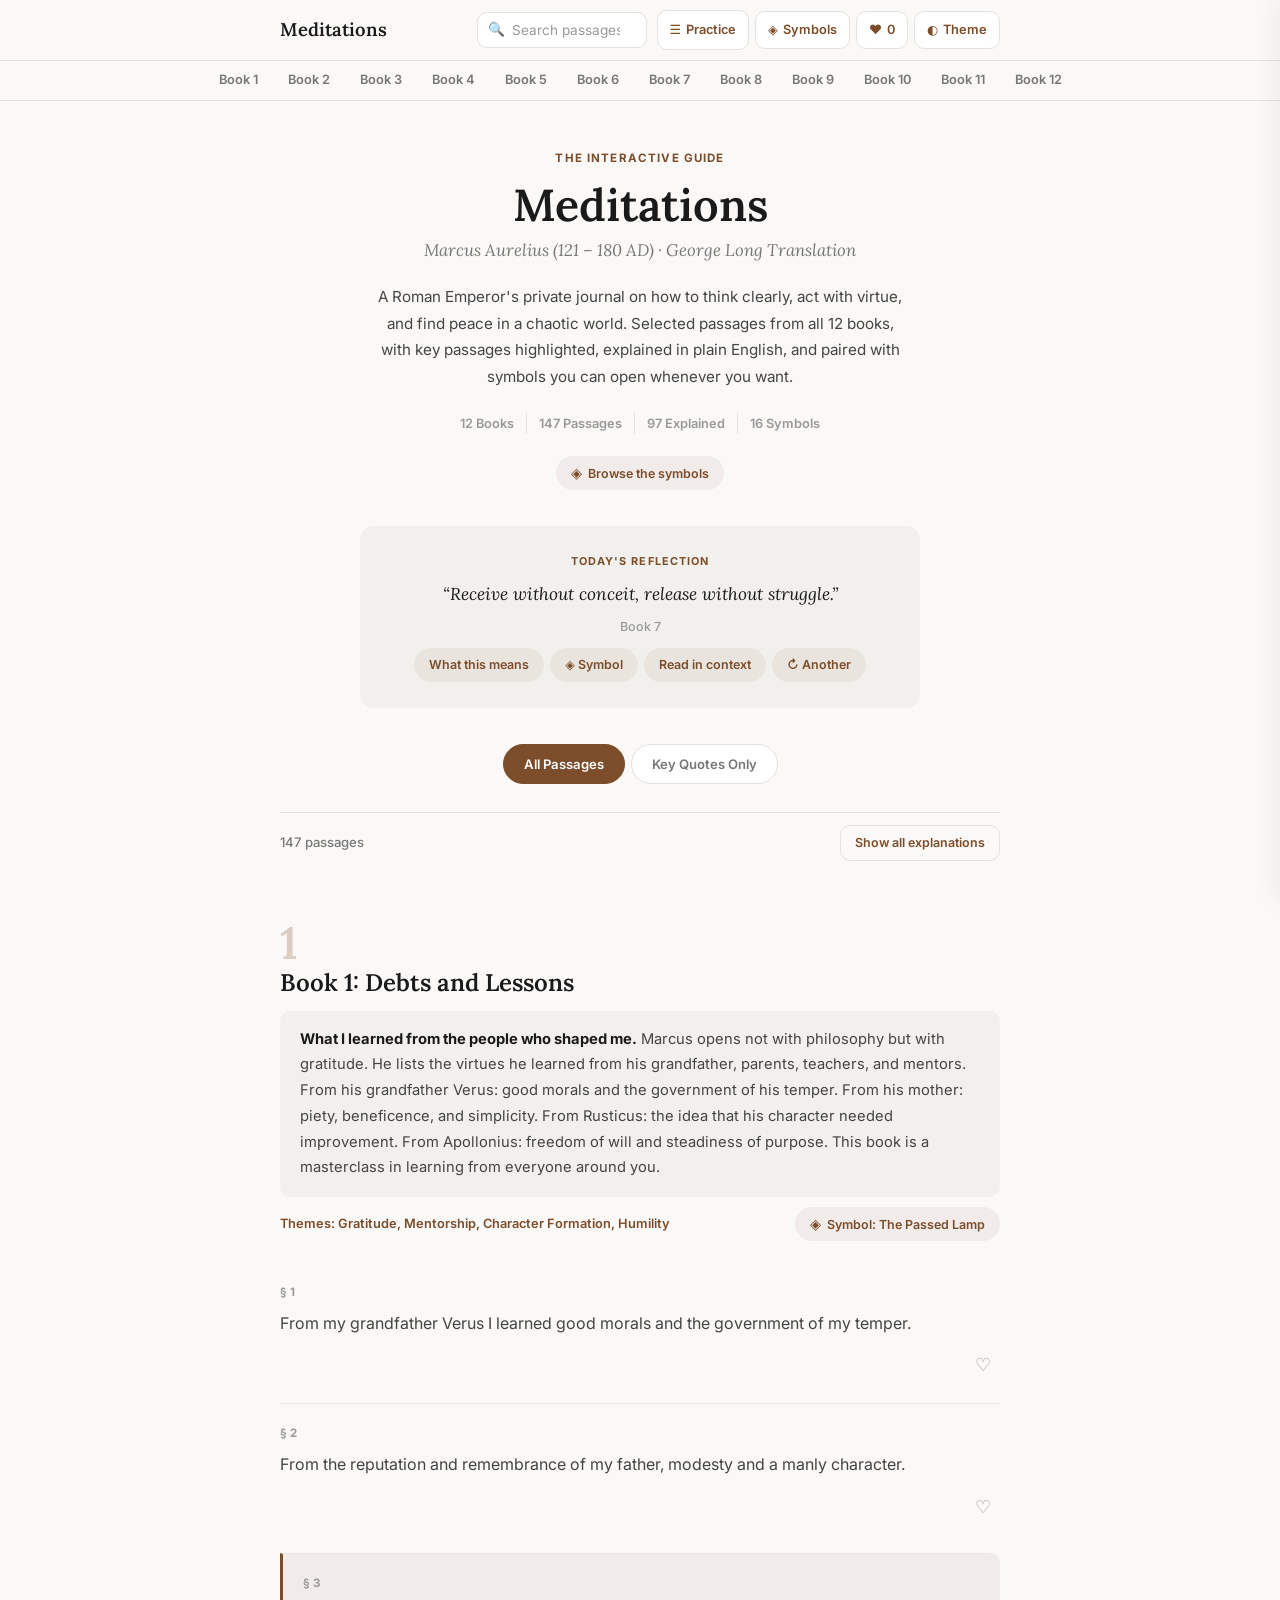
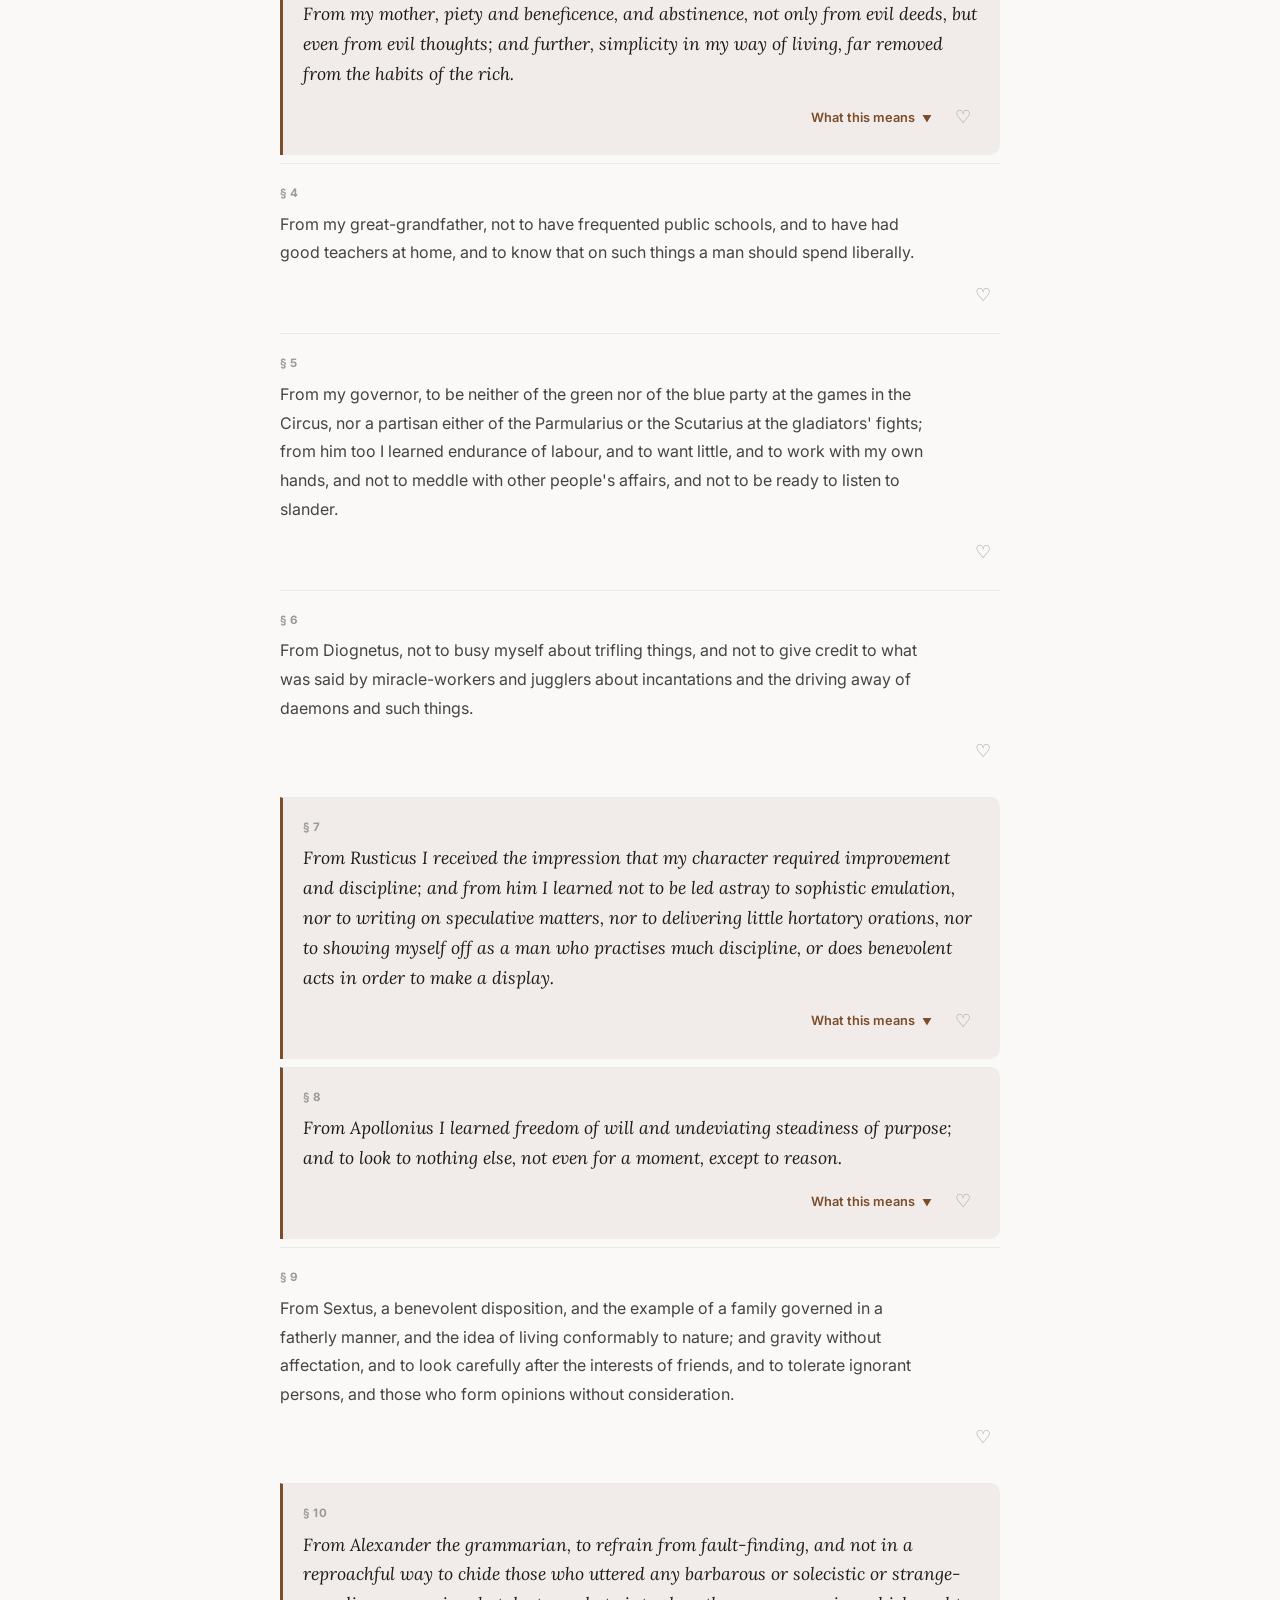
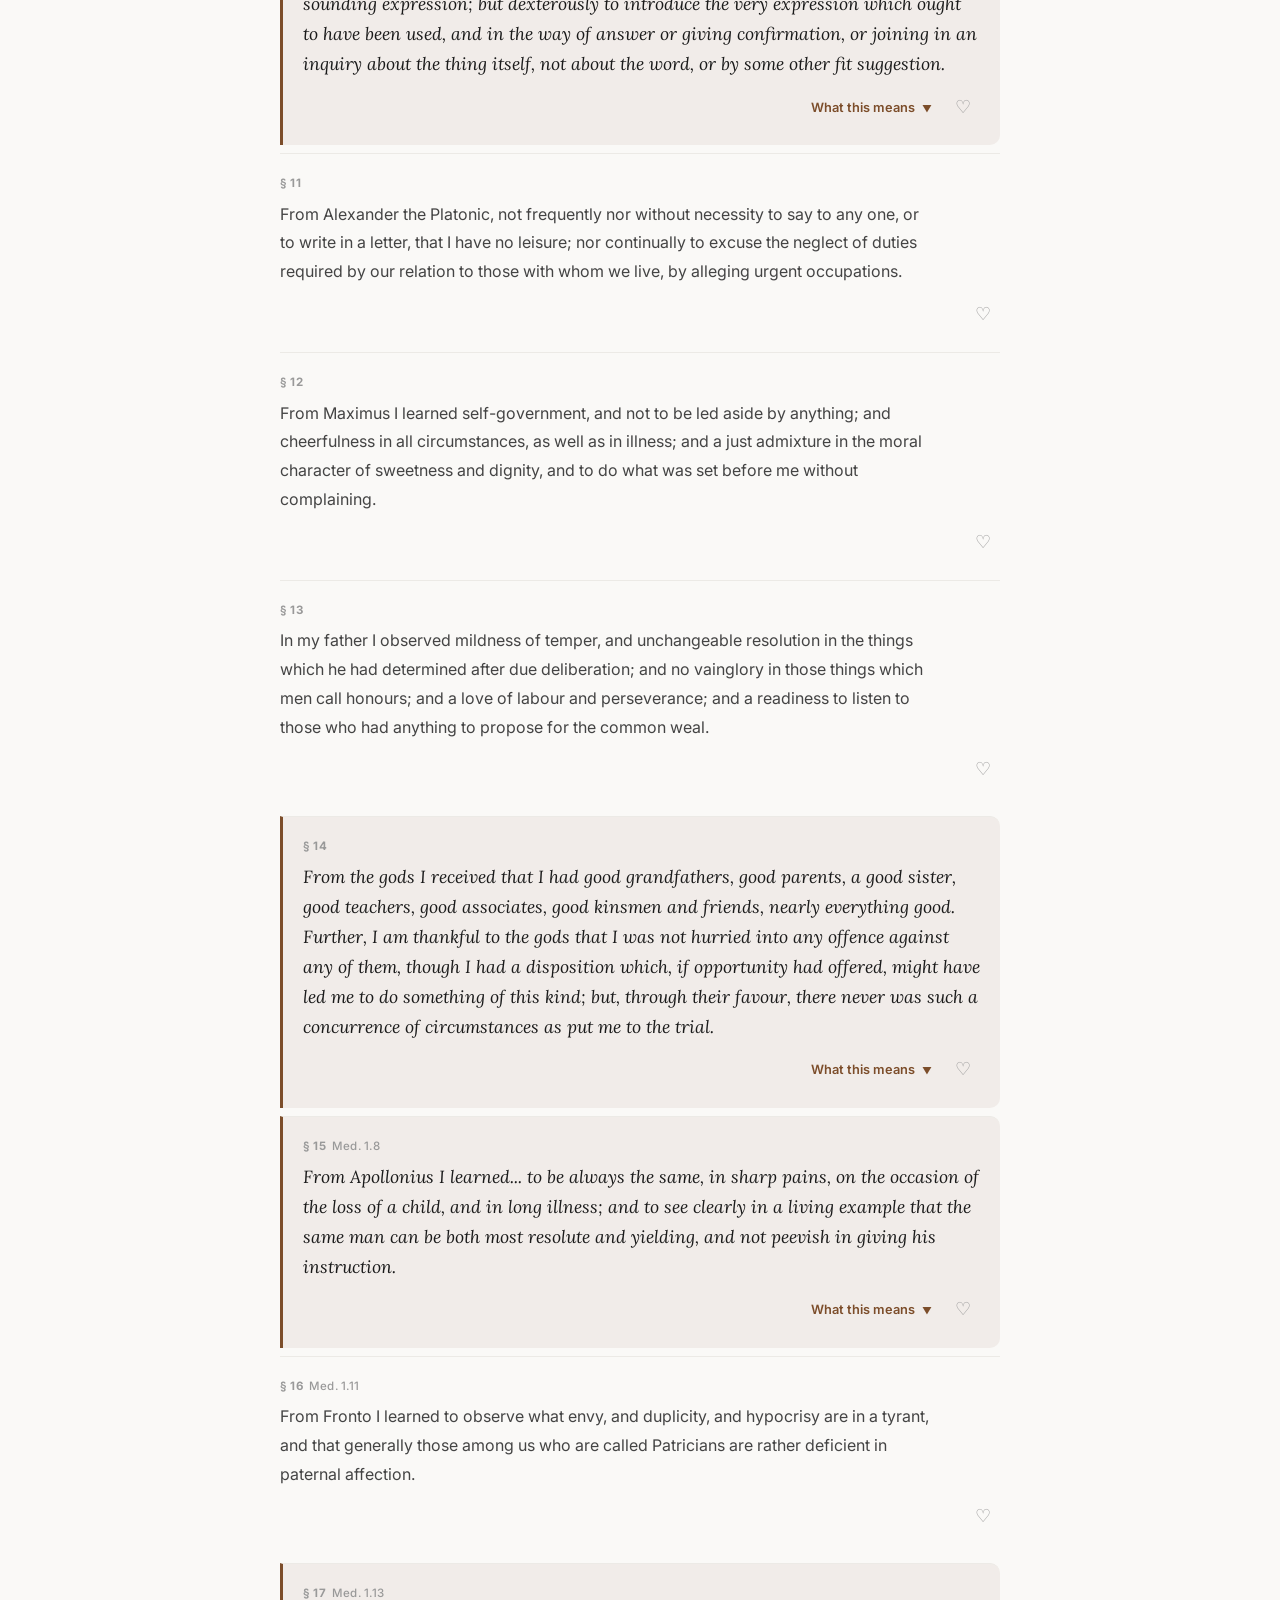
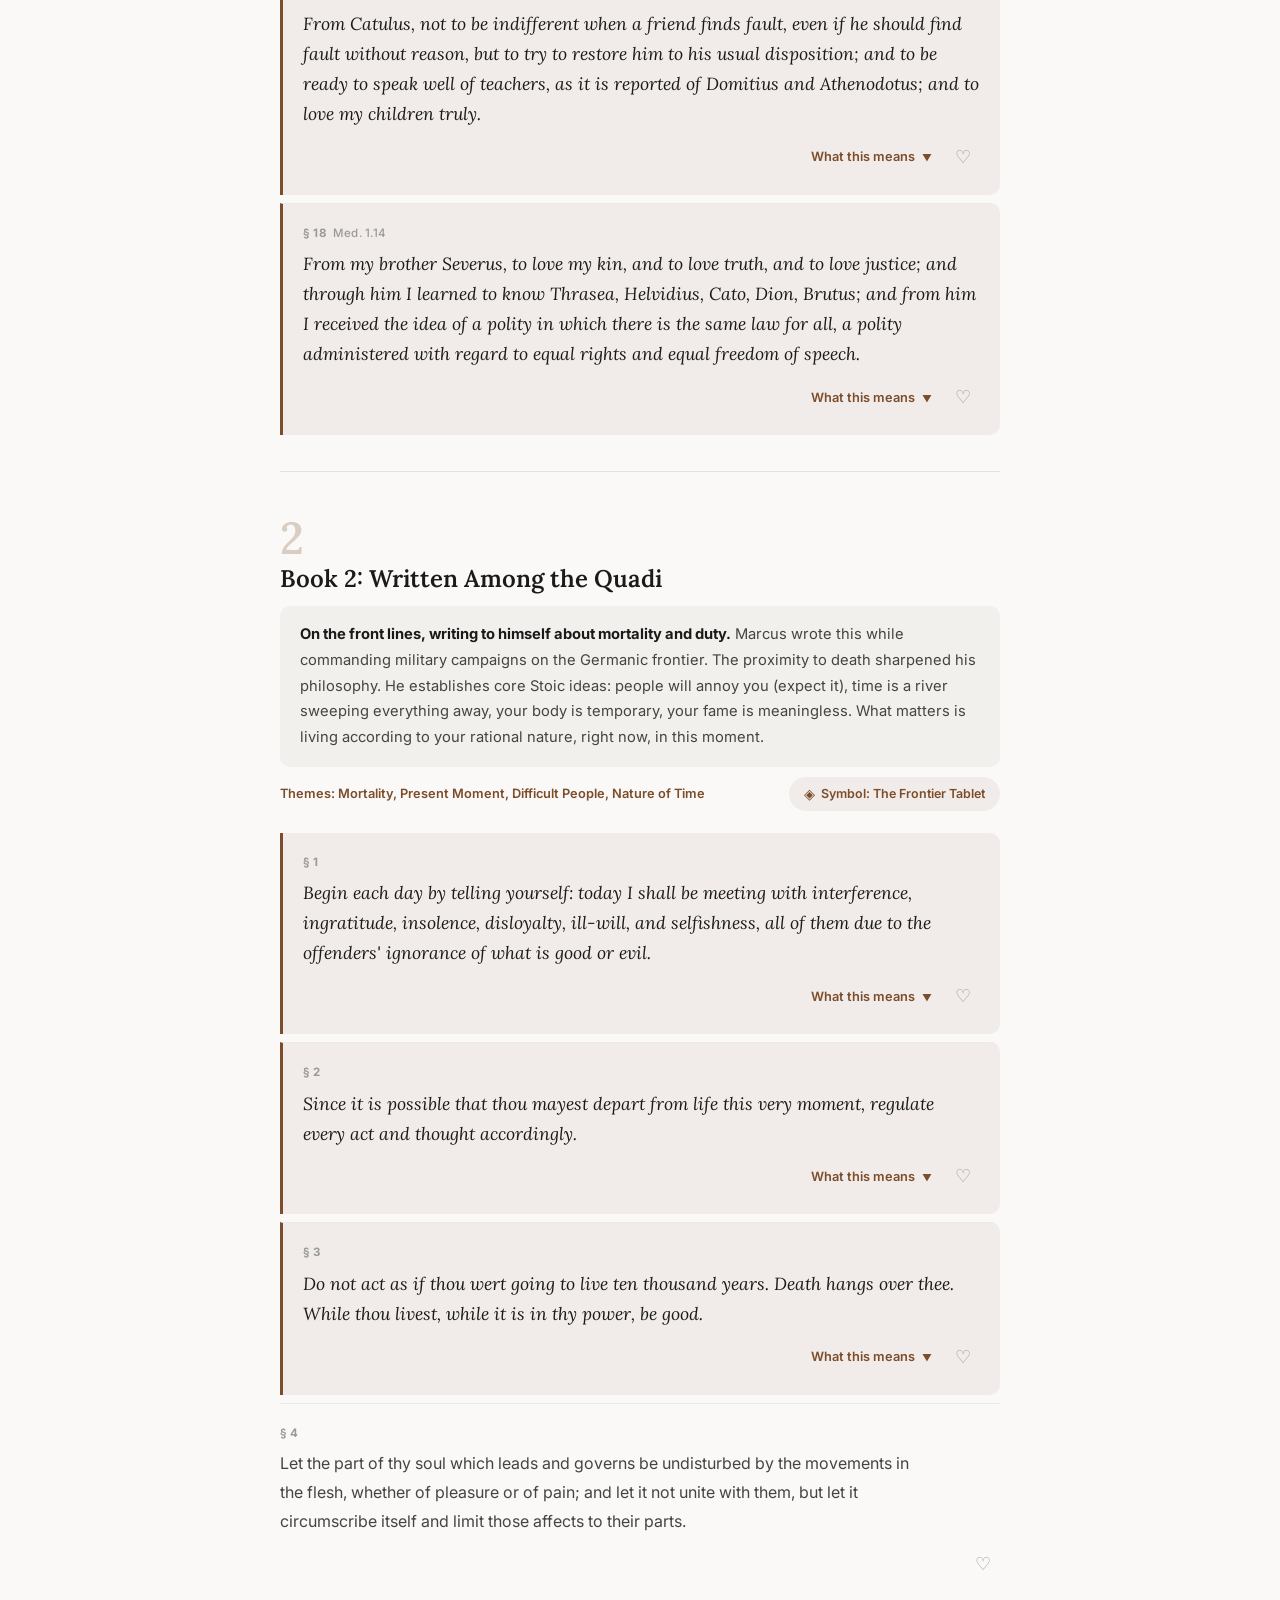
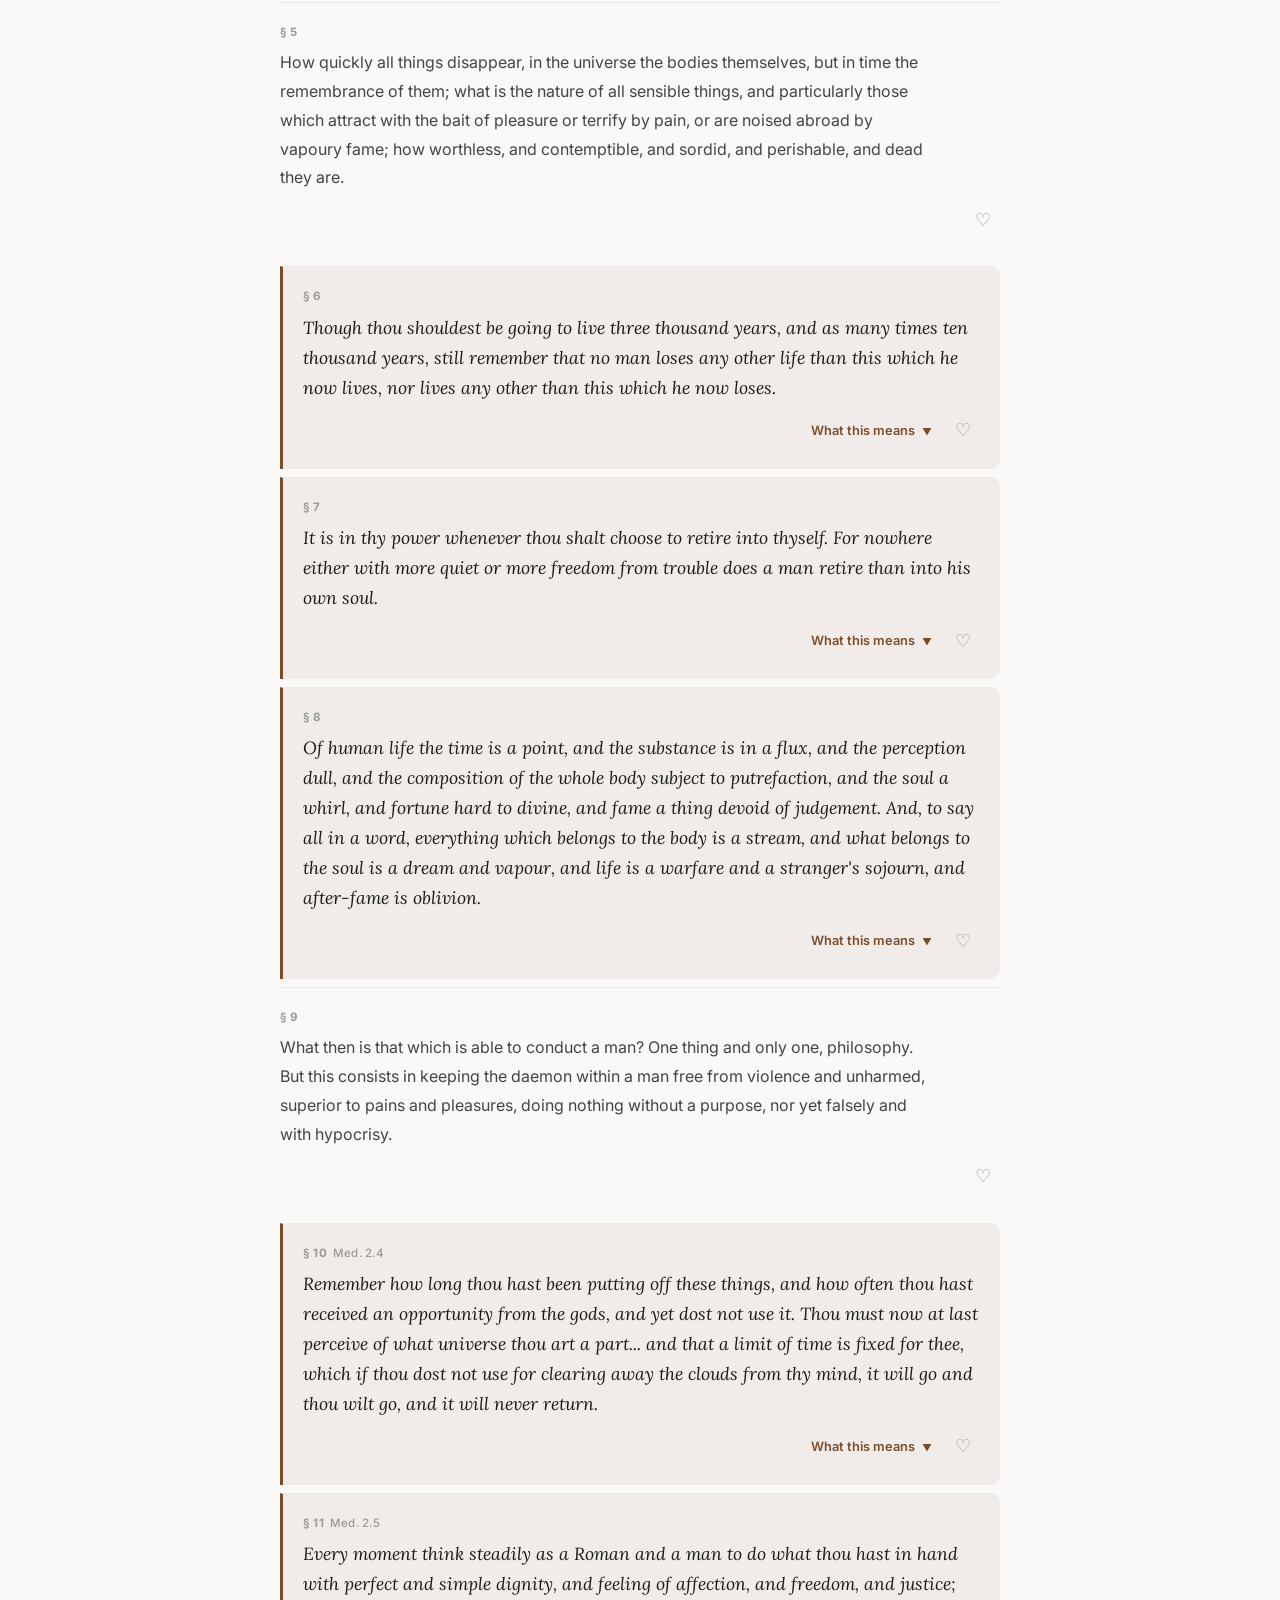
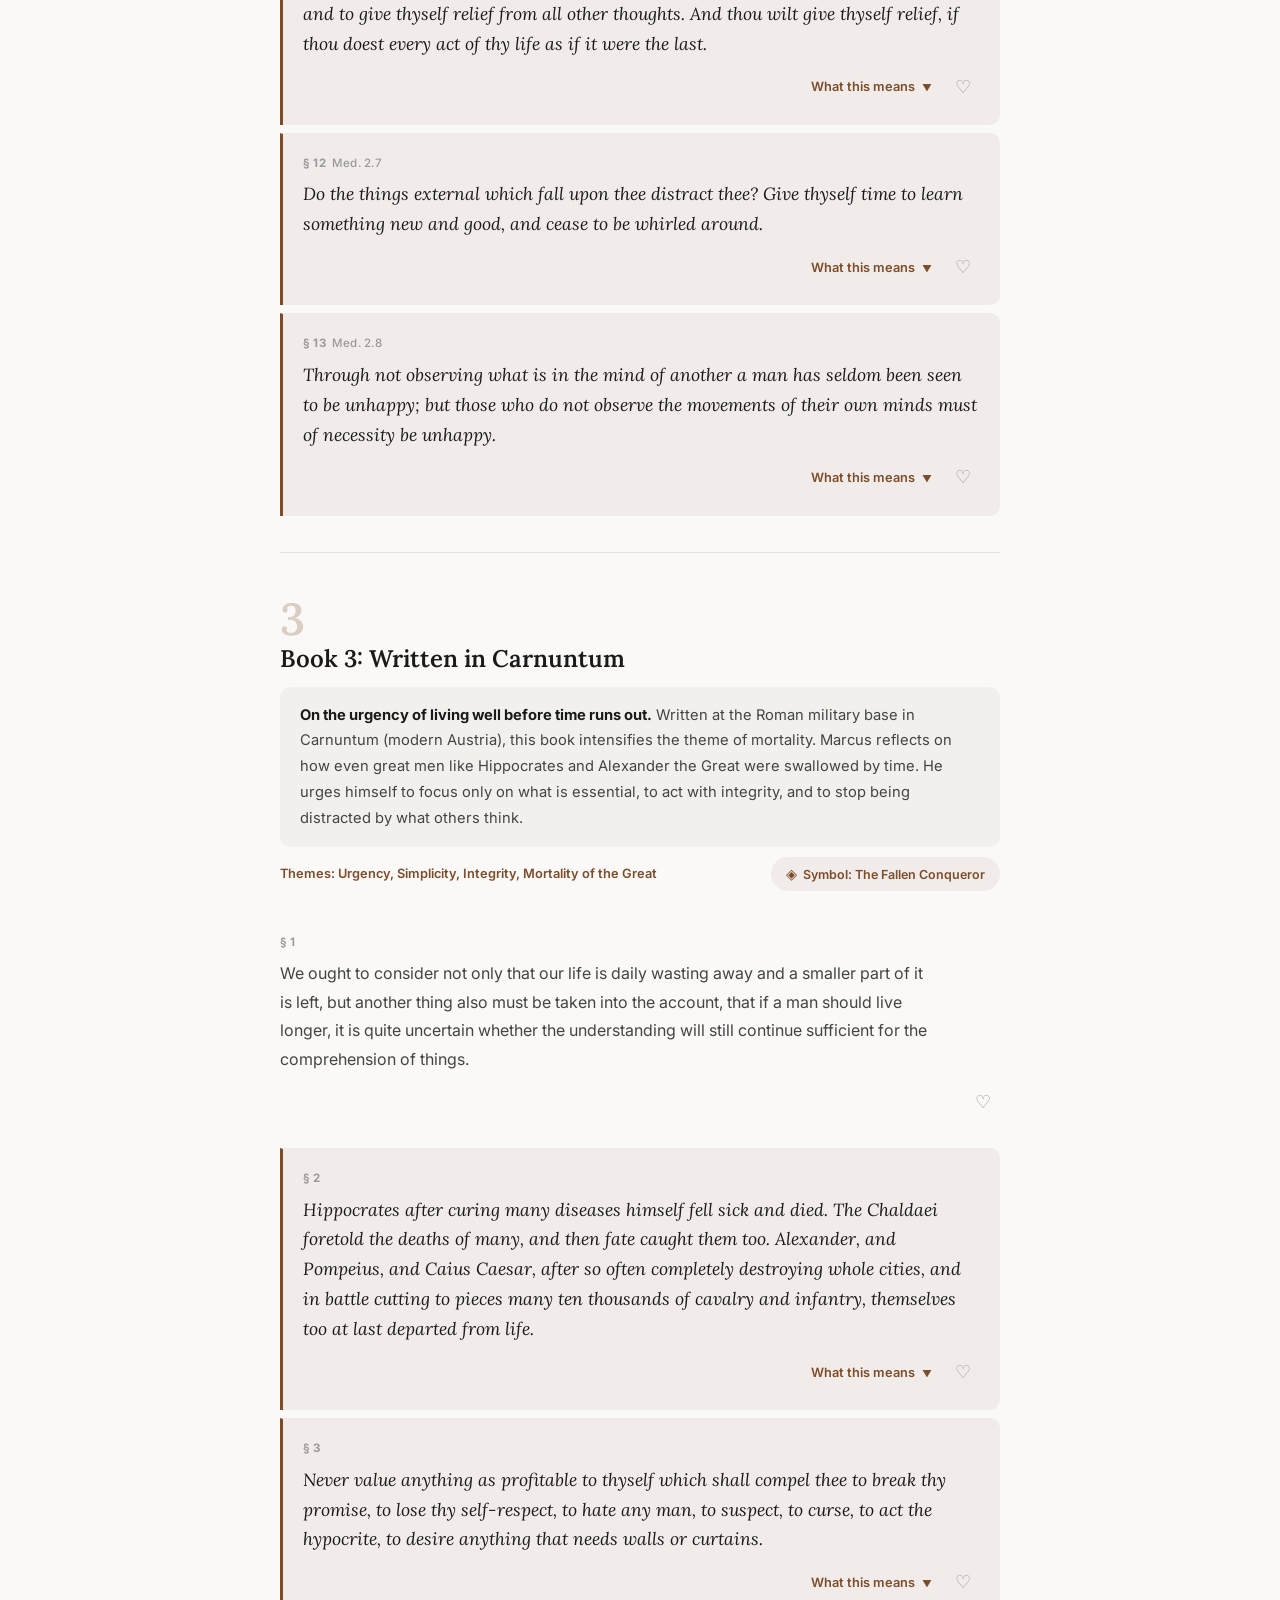
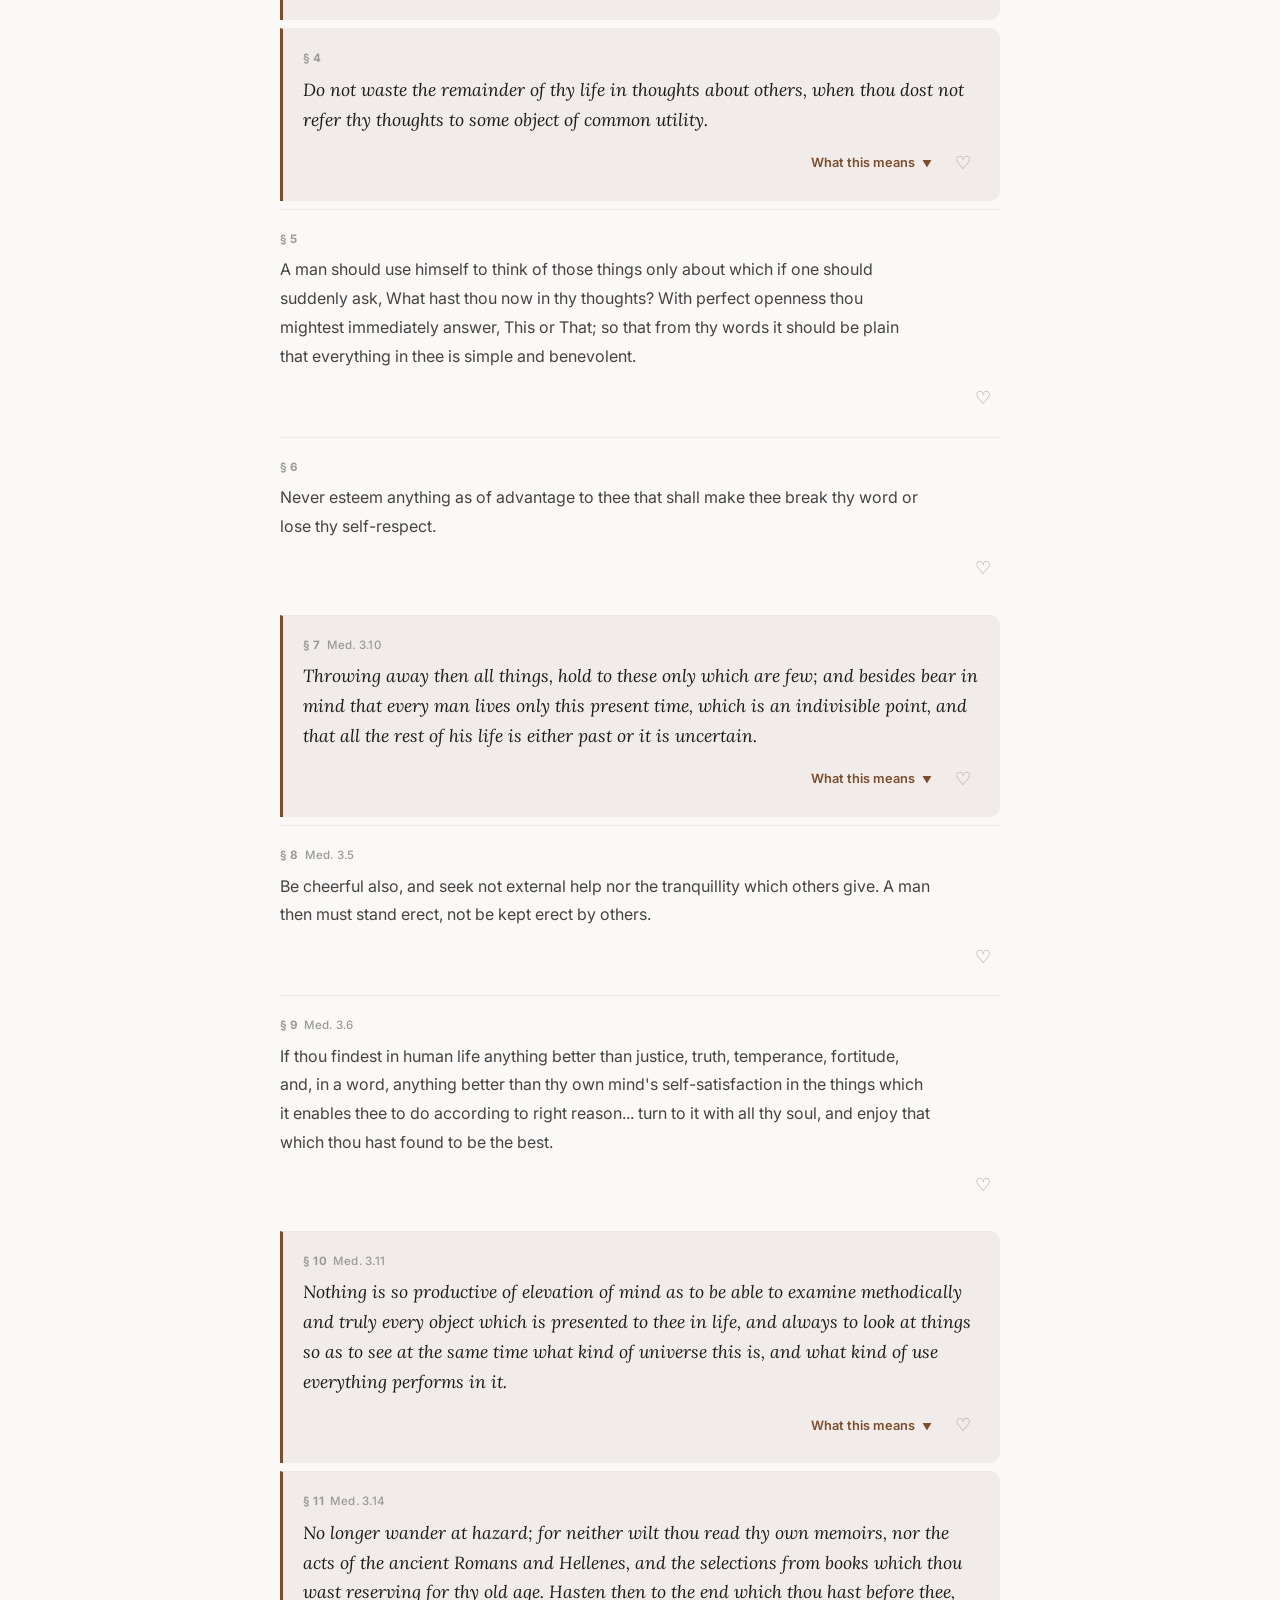
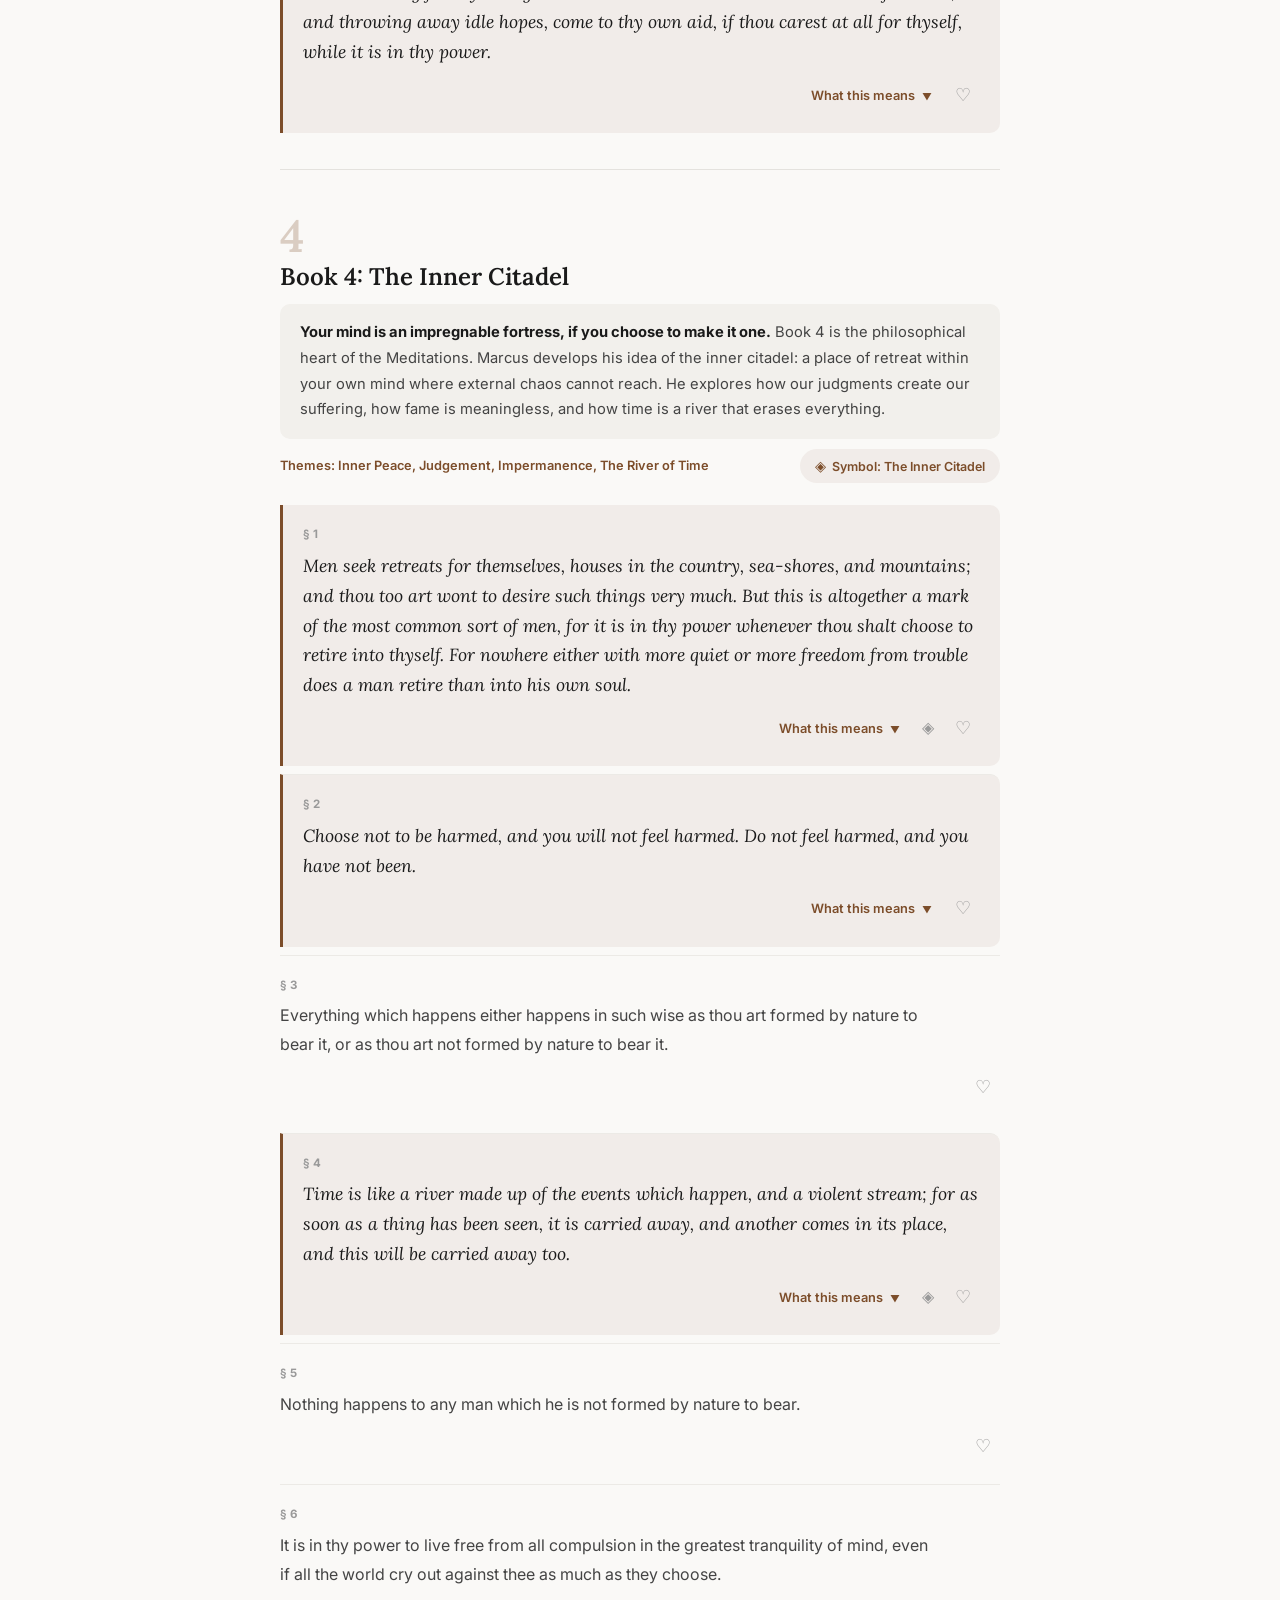
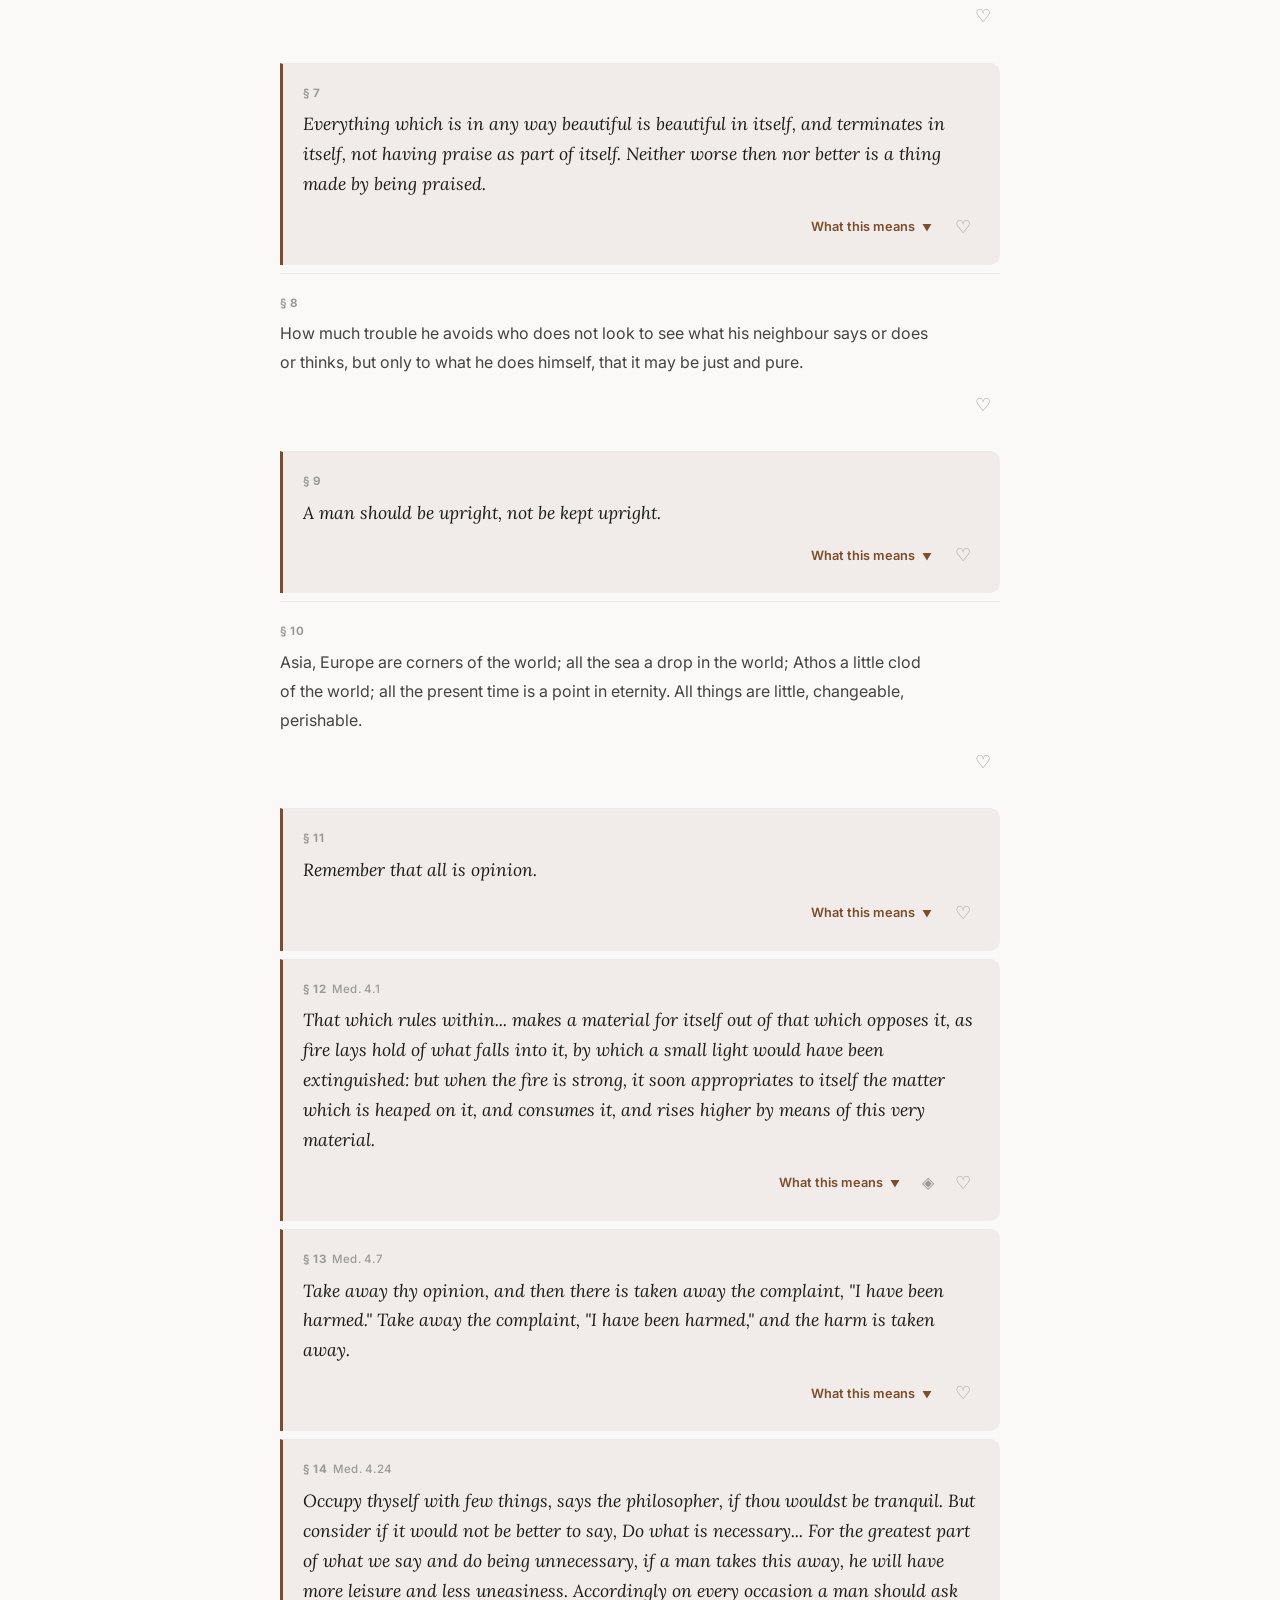
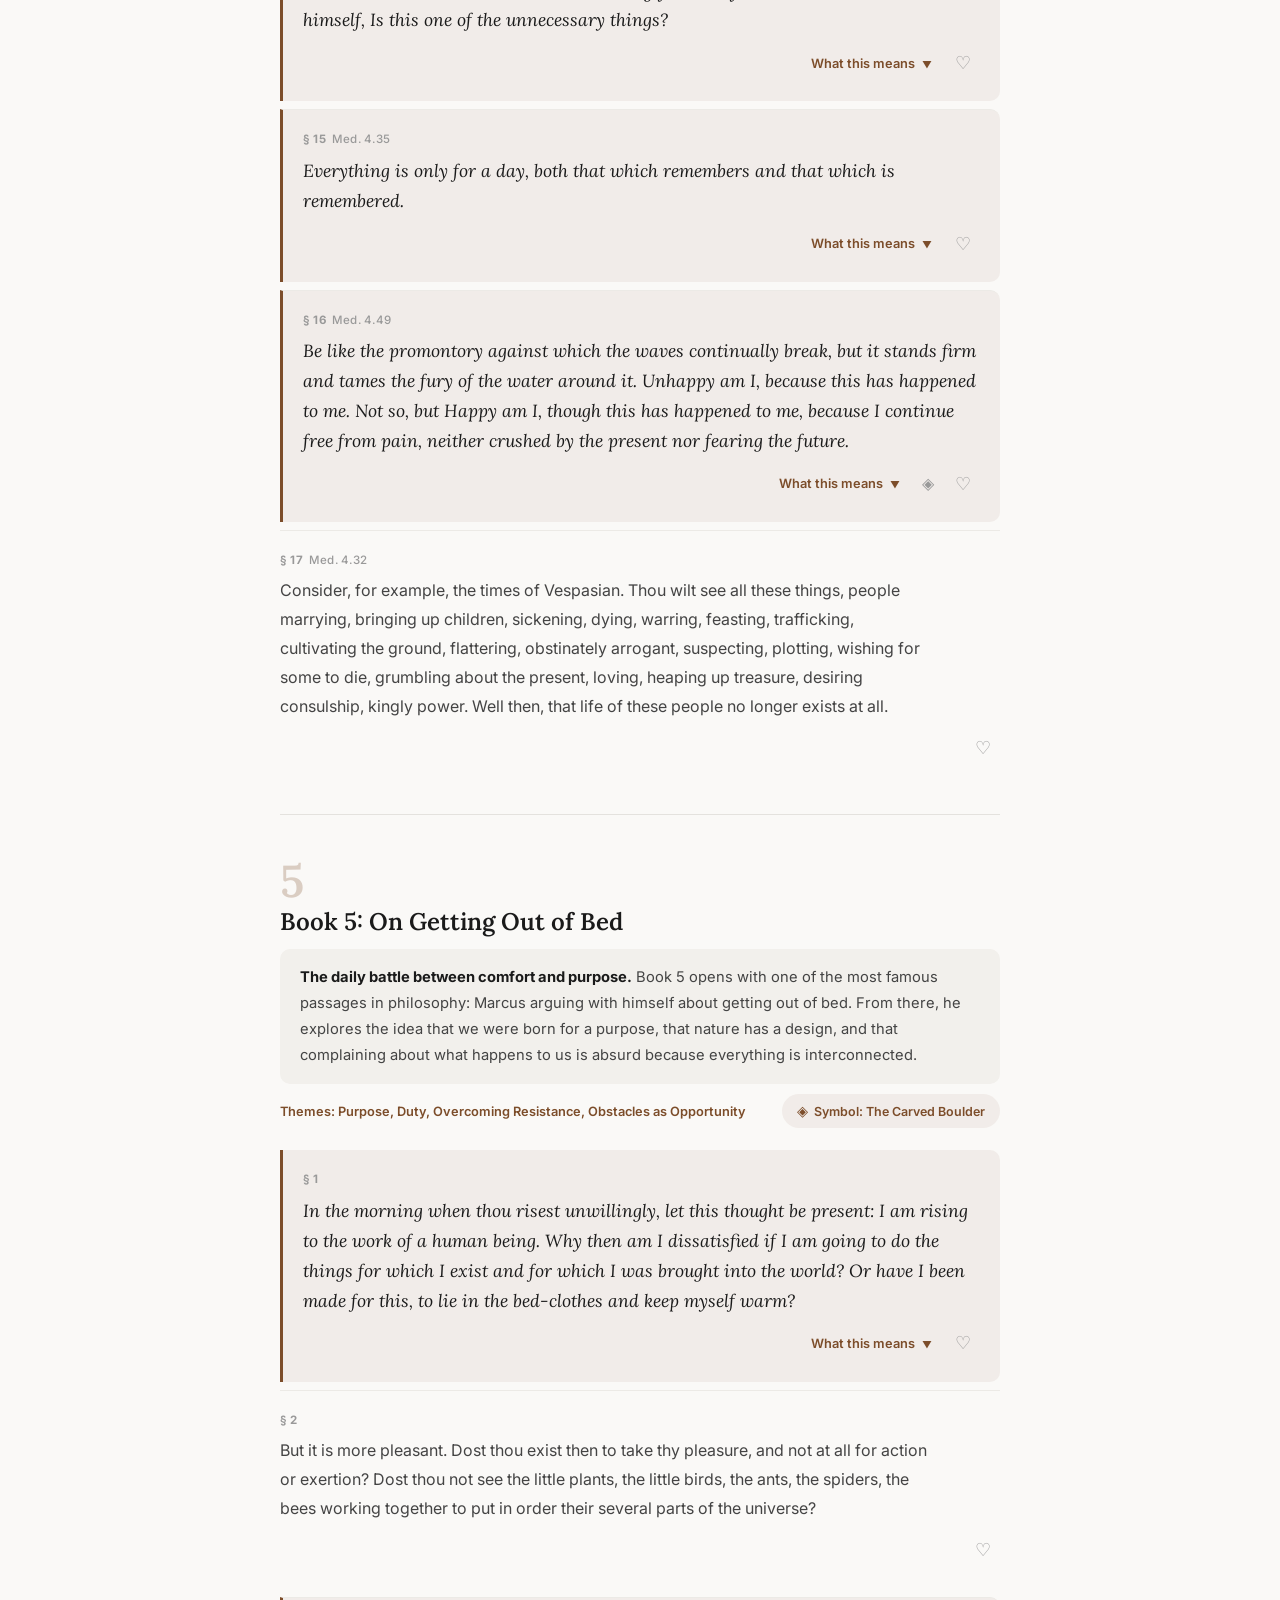
==== commit 7d1e7367: "Add files via upload" ====
--- a/index.html
+++ b/index.html
@@ -2,121 +2,139 @@
 <html lang="en">
 <head>
 <meta charset="UTF-8">
-<meta name="viewport" content="width=device-width, initial-scale=1.0">
+<meta name="viewport" content="width=device-width, initial-scale=1.0, viewport-fit=cover">
+<meta name="theme-color" content="#faf9f7">
 <title>Meditations — Marcus Aurelius</title>
 <script>
 (function(){
-  var t=localStorage.getItem('ma-theme');
-  if(!t){t=window.matchMedia&&window.matchMedia('(prefers-color-scheme:dark)').matches?'dark':'light'}
+  var t=null;try{t=localStorage.getItem('ma-theme')}catch(e){}
+  var map={light:'current',dark:'night'};if(t&&map[t])t=map[t];
+  var ok={simple:1,current:1,night:1,mtrx:1,imperial:1,olive:1};
+  if(!t||!ok[t]){t=window.matchMedia&&window.matchMedia('(prefers-color-scheme:dark)').matches?'night':'current'}
   document.documentElement.setAttribute('data-theme',t);
 })();
 </script>
+<link rel="preconnect" href="https://fonts.googleapis.com"><link rel="preconnect" href="https://fonts.gstatic.com" crossorigin>
 <link href="https://fonts.googleapis.com/css2?family=Inter:wght@300;400;500;600;700&family=Lora:ital,wght@0,400;0,500;0,600;1,400&display=swap" rel="stylesheet">
+<link rel="stylesheet" href="themes.css">
 <style>
 *,*::before,*::after{box-sizing:border-box;margin:0;padding:0}
-html[data-theme="light"]{--bg:#faf9f7;--bg-card:#f2f0ec;--bg-surface:#ffffff;--text:#1a1a1a;--text-mid:#444444;--text-muted:#777777;--text-light:#999999;--accent:#7c4d2a;--accent-bg:rgba(124,77,42,0.07);--accent-hover:#5e3a1f;--border:#e4e2de;--border-light:#eceae6;--highlight-bg:rgba(200,170,80,0.25);--shadow-color:rgba(0,0,0,0.05);--overlay-bg:rgba(0,0,0,0.2);--mode-active-bg:#7c4d2a;--mode-active-text:#ffffff;--btt-bg:#1a1a1a;--btt-color:#faf9f7}
-html[data-theme="dark"]{--bg:#111111;--bg-card:#1a1a1a;--bg-surface:#1e1e1e;--text:#e0e0e0;--text-mid:#b0b0b0;--text-muted:#808080;--text-light:#606060;--accent:#d4a06a;--accent-bg:rgba(212,160,106,0.1);--accent-hover:#e0b88a;--border:#2a2a2a;--border-light:#222222;--highlight-bg:rgba(212,160,106,0.2);--shadow-color:rgba(0,0,0,0.3);--overlay-bg:rgba(0,0,0,0.5);--mode-active-bg:#d4a06a;--mode-active-text:#111111;--btt-bg:#e0e0e0;--btt-color:#111111}
-html{scroll-behavior:smooth;scroll-padding-top:110px}
-body{font-family:'Inter',-apple-system,BlinkMacSystemFont,'Segoe UI',system-ui,sans-serif;background:var(--bg);color:var(--text);line-height:1.7;font-size:17px;-webkit-font-smoothing:antialiased;transition:background 0.25s ease,color 0.25s ease}
+html{scroll-behavior:smooth;scroll-padding-top:calc(var(--hdr-h) + 52px);-webkit-text-size-adjust:100%}
+body{font-family:var(--f-body);background:var(--bg);color:var(--text);line-height:1.7;font-size:17px;-webkit-font-smoothing:antialiased;transition:background 0.25s ease,color 0.25s ease;overflow-x:hidden}
+.disp{font-family:var(--f-display);font-weight:var(--d-weight);text-transform:var(--d-case);letter-spacing:var(--d-track)}
 .pbar{position:fixed;top:0;left:0;height:3px;width:0;background:var(--accent);z-index:1001;pointer-events:none;transition:width 60ms linear}
-.hdr{position:sticky;top:0;z-index:100;background:var(--bg);border-bottom:1px solid var(--border);transition:background 0.25s ease,border-color 0.25s ease}
-.hdr-inner{max-width:720px;margin:0 auto;padding:12px 20px;display:flex;align-items:center;justify-content:space-between;gap:10px}
-.hdr-brand{font-family:'Lora',Georgia,serif;font-size:1.1rem;font-weight:600;color:var(--text);white-space:nowrap;text-decoration:none}
-.hdr-right{display:flex;align-items:center;gap:6px;flex-shrink:1;min-width:0}
-.search-box{position:relative;flex-shrink:1;min-width:0}
-.search-box input{font-family:inherit;font-size:0.85rem;padding:8px 12px 8px 34px;width:160px;max-width:100%;border:1px solid var(--border);border-radius:8px;background:var(--bg-surface);color:var(--text);outline:none;transition:all 200ms ease}
+.hdr{position:sticky;top:0;z-index:100;background:var(--bg);border-bottom:1px solid var(--border);transition:background 0.25s ease,border-color 0.25s ease;padding-top:env(safe-area-inset-top)}
+.hdr-inner{max-width:760px;margin:0 auto;padding:10px 20px;display:flex;align-items:center;justify-content:space-between;gap:10px;flex-wrap:wrap}
+.hdr-brand{font-family:var(--f-display);font-weight:var(--d-weight);text-transform:var(--d-case);letter-spacing:var(--d-track);font-size:1.15rem;color:var(--text);white-space:nowrap;text-decoration:none}
+.hdr-right{display:flex;align-items:center;gap:6px;min-width:0;order:3}
+.search-box{position:relative;min-width:0;order:2;margin-left:auto}
+.search-box input{font-family:inherit;font-size:0.85rem;padding:9px 12px 9px 34px;width:170px;max-width:100%;border:1px solid var(--border);border-radius:var(--r);background:var(--bg-surface);color:var(--text);outline:none;transition:all 200ms ease;-webkit-appearance:none}
 .search-box input::placeholder{color:var(--text-light)}
-.search-box input:focus{width:200px;border-color:var(--accent);box-shadow:0 0 0 3px var(--accent-bg)}
-.search-box .si{position:absolute;left:10px;top:50%;transform:translateY(-50%);color:var(--text-light);pointer-events:none;font-size:0.85rem}
-.hdr-btn{display:flex;align-items:center;justify-content:center;padding:8px 12px;border-radius:8px;border:1px solid var(--border);background:var(--bg-surface);color:var(--accent);cursor:pointer;font-family:inherit;font-size:0.8rem;font-weight:500;gap:4px;transition:all 150ms ease;white-space:nowrap;text-decoration:none}
+.search-box input:focus{width:210px;border-color:var(--accent);box-shadow:0 0 0 3px var(--accent-bg)}
+.search-box .si{position:absolute;left:11px;top:50%;transform:translateY(-50%);color:var(--text-light);pointer-events:none;font-size:0.85rem}
+.hdr-btn{display:flex;align-items:center;justify-content:center;min-height:38px;padding:8px 12px;border-radius:var(--r);border:1px solid var(--border);background:var(--bg-surface);color:var(--accent);cursor:pointer;font-family:inherit;font-size:0.8rem;font-weight:600;gap:5px;transition:all 150ms ease;white-space:nowrap;text-decoration:none}
 .hdr-btn:hover{background:var(--accent-bg);border-color:var(--accent)}
-.theme-toggle{width:38px;height:38px;display:flex;align-items:center;justify-content:center;border-radius:8px;border:1px solid var(--border);background:var(--bg-surface);color:var(--text-muted);cursor:pointer;font-size:1.15rem;transition:all 150ms ease}
-.theme-toggle:hover{border-color:var(--accent);color:var(--accent)}
-.pill-nav{position:sticky;top:51px;z-index:99;background:var(--bg);border-bottom:1px solid var(--border);overflow-x:auto;scrollbar-width:none;transition:background 0.25s ease,border-color 0.25s ease}
+.pill-nav{position:sticky;top:var(--hdr-h);z-index:99;background:var(--bg);border-bottom:1px solid var(--border);overflow-x:auto;scrollbar-width:none;-webkit-overflow-scrolling:touch;transition:background 0.25s ease}
 .pill-nav::-webkit-scrollbar{display:none}
-.pill-inner{max-width:720px;margin:0 auto;padding:0 20px;display:flex;gap:2px;min-width:max-content}
-.pill{padding:10px 14px;font-size:0.8rem;font-weight:500;color:var(--text-muted);background:none;border:none;cursor:pointer;white-space:nowrap;border-bottom:2px solid transparent;transition:all 150ms ease;font-family:inherit}
+.pill-inner{max-width:760px;margin:0 auto;padding:0 20px;display:flex;gap:2px;min-width:max-content}
+.pill{padding:11px 14px;font-size:0.8rem;font-weight:600;color:var(--text-muted);background:none;border:none;cursor:pointer;white-space:nowrap;border-bottom:2px solid transparent;transition:all 150ms ease;font-family:inherit}
 .pill:hover{color:var(--text)}
 .pill.on{color:var(--accent);border-bottom-color:var(--accent)}
-.wrap{max-width:720px;margin:0 auto;padding:0 20px 80px}
-.hero{text-align:center;padding:48px 0 40px}
-.hero-ey{font-size:0.72rem;font-weight:600;letter-spacing:0.1em;text-transform:uppercase;color:var(--accent);margin-bottom:12px}
-.hero h1{font-family:'Lora',Georgia,serif;font-size:2.8rem;font-weight:600;line-height:1.1;margin-bottom:6px;color:var(--text)}
-.hero .au{font-family:'Lora',Georgia,serif;font-size:1.05rem;font-style:italic;color:var(--text-muted);margin-bottom:20px}
-.hero .hd{font-size:0.95rem;color:var(--text-mid);max-width:520px;margin:0 auto 24px;line-height:1.75}
-.stats{display:flex;justify-content:center;flex-wrap:wrap;font-size:0.8rem;font-weight:500;color:var(--text-light)}
+.wrap{max-width:760px;margin:0 auto;padding:0 20px 80px}
+.hero{text-align:center;padding:48px 0 36px}
+.hero-ey{font-size:0.72rem;font-weight:700;letter-spacing:0.1em;text-transform:uppercase;color:var(--accent);margin-bottom:12px}
+.hero h1{font-size:2.8rem;line-height:1.1;margin-bottom:6px;color:var(--text)}
+.hero .au{font-family:var(--f-quote);font-size:1.05rem;font-style:var(--q-style);color:var(--text-muted);margin-bottom:20px}
+.hero .hd{font-size:0.95rem;color:var(--text-mid);max-width:540px;margin:0 auto 22px;line-height:1.75}
+.stats{display:flex;justify-content:center;flex-wrap:wrap;font-size:0.8rem;font-weight:600;color:var(--text-light);row-gap:6px}
 .stats span{padding:0 12px}
 .stats span+span{border-left:1px solid var(--border)}
-.daily{max-width:540px;margin:0 auto 36px;padding:24px;background:var(--bg-card);border-radius:12px;text-align:center;transition:background 0.25s ease}
-.daily-tag{font-size:0.68rem;font-weight:600;letter-spacing:0.1em;text-transform:uppercase;color:var(--accent);margin-bottom:10px}
-.daily .dq{font-family:'Lora',Georgia,serif;font-size:1.05rem;font-style:italic;line-height:1.6;color:var(--text);margin-bottom:8px}
-.daily .dr{font-size:0.78rem;font-weight:500;color:var(--text-light);margin-bottom:12px}
-.daily button{font-family:inherit;font-size:0.78rem;font-weight:500;color:var(--accent);background:var(--accent-bg);border:1px solid transparent;border-radius:6px;padding:6px 16px;cursor:pointer;transition:all 150ms}
-.daily button:hover{border-color:var(--accent)}
+.hero-acts{display:flex;justify-content:center;gap:8px;margin-top:22px;flex-wrap:wrap}
+.daily{max-width:560px;margin:0 auto 36px;padding:26px 24px;background:var(--bg-card);border-radius:calc(var(--r) + 4px);text-align:center;transition:background 0.25s ease}
+.daily-tag{font-size:0.68rem;font-weight:700;letter-spacing:0.1em;text-transform:uppercase;color:var(--accent);margin-bottom:10px}
+.daily .dq{font-family:var(--f-quote);font-size:1.08rem;font-style:var(--q-style);line-height:1.6;color:var(--text);margin-bottom:8px}
+.daily .dr{font-size:0.78rem;font-weight:500;color:var(--text-light);margin-bottom:10px}
+.daily .dx{font-size:0.88rem;color:var(--text-mid);line-height:1.7;text-align:left;background:var(--bg-surface);border-radius:var(--r);padding:14px 16px;margin:4px 0 14px;display:none}
+.daily .dx.open{display:block}
+.daily-acts{display:flex;justify-content:center;gap:6px;flex-wrap:wrap}
+.daily-acts button{font-family:inherit;font-size:0.78rem;font-weight:600;color:var(--accent);background:var(--accent-bg);border:1px solid transparent;border-radius:999px;padding:7px 14px;cursor:pointer;transition:all 150ms;min-height:34px}
+.daily-acts button:hover{border-color:var(--accent)}
 .mode-bar{display:flex;align-items:center;justify-content:center;gap:6px;margin-bottom:28px;flex-wrap:wrap}
-.mode-btn{font-family:inherit;font-size:0.82rem;font-weight:500;padding:8px 20px;border-radius:24px;border:1px solid var(--border);background:var(--bg-surface);color:var(--text-muted);cursor:pointer;transition:all 150ms ease}
+.mode-btn{font-family:inherit;font-size:0.82rem;font-weight:600;padding:9px 20px;border-radius:999px;border:1px solid var(--border);background:var(--bg-surface);color:var(--text-muted);cursor:pointer;transition:all 150ms ease;min-height:40px}
 .mode-btn:hover{border-color:var(--accent);color:var(--text)}
 .mode-btn.on{background:var(--mode-active-bg);color:var(--mode-active-text);border-color:var(--mode-active-bg)}
 .toolbar{display:flex;align-items:center;justify-content:space-between;padding:12px 0;margin-bottom:4px;border-top:1px solid var(--border);flex-wrap:wrap;gap:8px}
 .toolbar .info{font-size:0.82rem;color:var(--text-muted);font-weight:500}
-.toolbar button{font-family:inherit;font-size:0.78rem;font-weight:500;color:var(--accent);background:none;border:1px solid var(--border);border-radius:6px;padding:6px 14px;cursor:pointer;transition:all 150ms}
+.toolbar button{font-family:inherit;font-size:0.78rem;font-weight:600;color:var(--accent);background:none;border:1px solid var(--border);border-radius:var(--r);padding:7px 14px;cursor:pointer;transition:all 150ms;min-height:36px}
 .toolbar button:hover{background:var(--accent-bg)}
 .book-sec{padding:44px 0 28px}
 .book-sec+.book-sec{border-top:1px solid var(--border)}
-.bk-num{font-family:'Lora',Georgia,serif;font-size:2.6rem;font-weight:600;line-height:1;color:var(--accent);opacity:0.2;margin-bottom:-2px}
-.bk-title{font-family:'Lora',Georgia,serif;font-size:1.5rem;font-weight:600;line-height:1.3;margin-bottom:10px;color:var(--text)}
-.bk-summary{font-size:0.92rem;color:var(--text-mid);line-height:1.75;max-width:600px;margin-bottom:8px;padding:16px 20px;background:var(--bg-card);border-radius:10px;transition:background 0.25s ease}
-.bk-summary strong{color:var(--text);font-weight:600}
-.bk-themes{font-size:0.8rem;color:var(--accent);font-weight:500;margin-bottom:24px}
+.bk-num{font-size:2.8rem;line-height:1;color:var(--accent);opacity:0.25;margin-bottom:2px}
+.bk-title{font-size:1.5rem;line-height:1.3;margin-bottom:12px;color:var(--text)}
+.bk-summary{font-size:0.92rem;color:var(--text-mid);line-height:1.75;margin-bottom:10px;padding:16px 20px;background:var(--bg-card);border-radius:var(--r);transition:background 0.25s ease}
+.bk-summary strong{color:var(--text);font-weight:700}
+.bk-row{display:flex;align-items:center;justify-content:space-between;gap:10px;flex-wrap:wrap;margin-bottom:22px}
+.bk-themes{font-size:0.8rem;color:var(--accent);font-weight:600}
 .passage{padding:20px 0;position:relative}
 .passage+.passage{border-top:1px solid var(--border-light)}
 .passage.hide{display:none}
-.passage .pnum{font-size:0.72rem;font-weight:600;color:var(--text-light);margin-bottom:6px;letter-spacing:0.02em}
-.passage .ptext{font-size:1rem;line-height:1.8;color:var(--text-mid);max-width:65ch}
-.passage.highlighted{padding-left:20px;border-left:3px solid var(--accent);background:var(--accent-bg);border-radius:0 10px 10px 0;padding:20px;margin:8px 0;transition:background 0.25s ease}
-.passage.highlighted .ptext{font-family:'Lora',Georgia,serif;font-size:1.1rem;font-style:italic;line-height:1.7;color:var(--text)}
-.passage .pmeta{display:flex;align-items:center;justify-content:space-between;margin-top:10px;flex-wrap:wrap;gap:6px}
-.passage .pacts{display:flex;align-items:center;gap:6px}
-.exp-btn{font-family:inherit;font-size:0.78rem;font-weight:500;color:var(--accent);background:none;border:none;cursor:pointer;padding:5px 10px;border-radius:6px;transition:background 150ms}
+.passage .pnum{font-size:0.72rem;font-weight:700;color:var(--text-light);margin-bottom:6px;letter-spacing:0.02em}
+.passage .pnum .ref{font-weight:500;margin-left:6px}
+.passage .ptext{font-size:1rem;line-height:1.8;color:var(--text-mid);max-width:65ch;overflow-wrap:break-word}
+.passage.highlighted{border-left:3px solid var(--accent);background:var(--accent-bg);border-radius:0 var(--r) var(--r) 0;padding:20px;margin:8px 0;transition:background 0.25s ease}
+.passage.highlighted .ptext{font-family:var(--f-quote);font-size:1.1rem;font-style:var(--q-style);line-height:1.7;color:var(--text)}
+.passage .pnote{font-size:0.76rem;color:var(--text-muted);margin-top:8px;padding:8px 12px;border:1px dashed var(--border);border-radius:var(--r);line-height:1.6}
+.passage .pmeta{display:flex;align-items:center;justify-content:flex-end;margin-top:10px;flex-wrap:wrap;gap:6px}
+.passage .pacts{display:flex;align-items:center;gap:4px;flex-wrap:wrap}
+.exp-btn{font-family:inherit;font-size:0.8rem;font-weight:600;color:var(--accent);background:none;border:none;cursor:pointer;padding:7px 10px;border-radius:6px;transition:background 150ms;min-height:36px}
 .exp-btn:hover{background:var(--accent-bg)}
 .exp-btn .arr{display:inline-block;transition:transform 0.25s ease;font-size:0.6rem;margin-left:4px}
 .exp-btn.open .arr{transform:rotate(180deg)}
-.hrt{background:none;border:none;cursor:pointer;padding:5px 8px;color:var(--text-light);font-size:1.1rem;line-height:1;transition:color 150ms;border-radius:6px}
-.hrt:hover{color:var(--accent)}
-.hrt.on{color:var(--accent)}
-.expl{max-height:0;overflow:hidden;opacity:0;transition:max-height 0.4s ease,opacity 0.3s ease,margin 0.3s ease;margin-top:0}
-.expl.open{max-height:600px;opacity:1;margin-top:14px}
-.expl-in{background:var(--bg-card);border-radius:10px;padding:18px 20px;transition:background 0.25s ease}
-.expl-tag{font-size:0.68rem;font-weight:600;letter-spacing:0.08em;text-transform:uppercase;color:var(--accent);margin-bottom:6px}
+.hrt{background:none;border:none;cursor:pointer;padding:6px 9px;color:var(--text-light);font-size:1.15rem;line-height:1;transition:color 150ms;border-radius:6px;min-height:36px}
+.hrt:hover,.hrt.on{color:var(--accent)}
+.expl{max-height:0;overflow:hidden;opacity:0;transition:max-height 0.45s ease,opacity 0.3s ease,margin 0.3s ease;margin-top:0}
+.expl.open{max-height:1400px;opacity:1;margin-top:14px}
+.expl-in{background:var(--bg-card);border-radius:var(--r);padding:18px 20px;transition:background 0.25s ease}
+.expl-tag{font-size:0.68rem;font-weight:700;letter-spacing:0.08em;text-transform:uppercase;color:var(--accent);margin-bottom:6px}
 .expl-txt{font-size:0.95rem;line-height:1.8;color:var(--text-mid)}
 mark{background:var(--highlight-bg);color:inherit;border-radius:2px;padding:0 2px}
 .no-res{text-align:center;padding:48px 0;display:none}
 .no-res.show{display:block}
-.no-res h3{font-family:'Lora',Georgia,serif;font-size:1.2rem;font-weight:600;margin-bottom:4px;color:var(--text)}
+.no-res h3{font-family:var(--f-display);font-size:1.2rem;font-weight:600;margin-bottom:4px;color:var(--text)}
 .no-res p{font-size:0.9rem;color:var(--text-muted)}
 .overlay{position:fixed;inset:0;background:var(--overlay-bg);z-index:200;opacity:0;pointer-events:none;transition:opacity 0.25s ease}
 .overlay.on{opacity:1;pointer-events:auto}
-.panel{position:fixed;top:0;right:0;bottom:0;width:380px;max-width:92vw;background:var(--bg);z-index:201;transform:translateX(100%);transition:transform 0.35s cubic-bezier(0.16,1,0.3,1),background 0.25s ease;display:flex;flex-direction:column;box-shadow:-4px 0 24px var(--shadow-color)}
+.panel{position:fixed;top:0;right:0;bottom:0;width:390px;max-width:92vw;background:var(--bg);z-index:201;transform:translateX(100%);transition:transform 0.35s cubic-bezier(0.16,1,0.3,1),background 0.25s ease;display:flex;flex-direction:column;box-shadow:-4px 0 24px var(--shadow-color)}
 .panel.on{transform:translateX(0)}
-.pnl-top{display:flex;align-items:center;justify-content:space-between;padding:20px;border-bottom:1px solid var(--border)}
-.pnl-top h3{font-family:'Lora',Georgia,serif;font-size:1.15rem;font-weight:600;color:var(--text)}
-.pnl-x{width:36px;height:36px;display:flex;align-items:center;justify-content:center;border:none;background:none;color:var(--text-muted);cursor:pointer;font-size:1.3rem;border-radius:8px;transition:background 150ms}
+.pnl-top{display:flex;align-items:center;justify-content:space-between;padding:20px;padding-top:calc(20px + env(safe-area-inset-top));border-bottom:1px solid var(--border)}
+.pnl-top h3{font-family:var(--f-display);font-weight:var(--d-weight);text-transform:var(--d-case);font-size:1.15rem;color:var(--text)}
+.pnl-x{width:40px;height:40px;display:flex;align-items:center;justify-content:center;border:none;background:none;color:var(--text-muted);cursor:pointer;font-size:1.3rem;border-radius:8px}
 .pnl-x:hover{background:var(--bg-card)}
-.pnl-body{flex:1;overflow-y:auto;padding:16px 20px}
+.pnl-body{flex:1;overflow-y:auto;padding:16px 20px;-webkit-overflow-scrolling:touch}
 .pnl-item{padding:16px 0}
 .pnl-item+.pnl-item{border-top:1px solid var(--border-light)}
-.pnl-item .pq{font-family:'Lora',Georgia,serif;font-size:0.95rem;font-style:italic;line-height:1.6;color:var(--text);margin-bottom:6px}
-.pnl-item .prm{font-size:0.78rem;font-weight:500;color:var(--accent);background:none;border:none;cursor:pointer;margin-top:4px;padding:0}
-.pnl-item .prm:hover{text-decoration:underline}
+.pnl-item .pq{font-family:var(--f-quote);font-size:0.95rem;font-style:var(--q-style);line-height:1.6;color:var(--text);margin-bottom:6px;cursor:pointer}
+.pnl-item .pq:hover{color:var(--accent)}
+.pnl-item .prm{font-size:0.78rem;font-weight:600;color:var(--accent);background:none;border:none;cursor:pointer;margin-top:4px;padding:4px 0;font-family:inherit}
 .pnl-empty{text-align:center;padding:40px 0;color:var(--text-muted);font-size:0.9rem;line-height:1.7}
-.btt{position:fixed;bottom:24px;right:24px;width:44px;height:44px;border-radius:50%;background:var(--btt-bg);color:var(--btt-color);border:none;cursor:pointer;display:flex;align-items:center;justify-content:center;font-size:1.1rem;opacity:0;pointer-events:none;transition:all 0.25s ease;transform:translateY(8px);z-index:50;box-shadow:0 2px 12px var(--shadow-color)}
+.btt{position:fixed;bottom:calc(20px + env(safe-area-inset-bottom));right:20px;width:46px;height:46px;border-radius:50%;background:var(--btt-bg);color:var(--btt-color);border:none;cursor:pointer;display:flex;align-items:center;justify-content:center;font-size:1.1rem;opacity:0;pointer-events:none;transition:all 0.25s ease;transform:translateY(8px);z-index:50;box-shadow:0 2px 12px var(--shadow-color)}
 .btt.show{opacity:1;pointer-events:auto;transform:translateY(0)}
-.btt:hover{transform:translateY(-2px)}
-.ft{max-width:720px;margin:0 auto;padding:36px 20px 48px;border-top:1px solid var(--border);text-align:center}
-.ft .fq{font-family:'Lora',Georgia,serif;font-size:1rem;font-style:italic;color:var(--text-muted);line-height:1.6;max-width:460px;margin:0 auto 14px}
+.ft{max-width:760px;margin:0 auto;padding:36px 20px calc(48px + env(safe-area-inset-bottom));border-top:1px solid var(--border);text-align:center}
+.ft .fq{font-family:var(--f-quote);font-size:1rem;font-style:var(--q-style);color:var(--text-muted);line-height:1.6;max-width:460px;margin:0 auto 14px}
 .ft .fw{font-size:0.75rem;font-weight:500;color:var(--text-light)}
-@media(max-width:768px){body{font-size:16px}.hdr-inner{padding:10px 16px}.hdr-brand{font-size:1rem}.search-box input{width:120px;padding:7px 10px 7px 30px;font-size:0.8rem}.search-box input:focus{width:150px}.hdr-btn{padding:7px 10px;font-size:0.75rem}.hdr-btn .lbl{display:none}.theme-toggle{width:34px;height:34px;font-size:1rem}.pill-inner{padding:0 16px}.pill{padding:8px 10px;font-size:0.75rem}.wrap{padding:0 16px 60px}.hero{padding:36px 0 28px}.hero h1{font-size:2.2rem}.hero .au{font-size:0.95rem}.hero .hd{font-size:0.88rem}.daily{padding:20px 16px;margin-bottom:28px}.daily .dq{font-size:0.95rem}.mode-btn{padding:7px 16px;font-size:0.78rem}.book-sec{padding:32px 0 20px}.bk-num{font-size:2rem}.bk-title{font-size:1.25rem}.bk-summary{padding:14px 16px;font-size:0.88rem}.passage.highlighted{padding:16px}.passage.highlighted .ptext{font-size:1rem}.panel{width:100%;max-width:100%}}
-@media(max-width:400px){.hero h1{font-size:1.8rem}.stats{flex-direction:column;gap:4px}.stats span{padding:2px 0}.stats span+span{border:none}.mode-bar{flex-direction:column}.mode-btn{width:100%}.hdr-right{gap:4px}}
+@media(max-width:768px){body{font-size:16px}.hero{padding:36px 0 26px}.hero h1{font-size:2.3rem}.book-sec{padding:32px 0 20px}.bk-num{font-size:2.2rem}.bk-title{font-size:1.28rem}.bk-summary{padding:14px 16px;font-size:0.9rem}.passage.highlighted{padding:16px 14px}.passage.highlighted .ptext{font-size:1.04rem}.panel{width:100%;max-width:100%}}
+@media(max-width:640px){
+  .hdr-inner{padding:8px 14px;gap:8px}
+  .hdr-btn .lbl{display:none}
+  .hdr-btn{padding:8px 10px;min-width:40px}
+  .hdr-right{order:2}
+  .search-box{order:3;flex:1 0 100%;margin-left:0}
+  .search-box input,.search-box input:focus{width:100%;font-size:16px}
+  .pill-inner{padding:0 14px}.pill{padding:10px 11px;font-size:0.78rem}
+  .wrap{padding:0 16px 60px}
+  .daily{padding:20px 16px;margin-bottom:28px}.daily .dq{font-size:1rem}
+}
+@media(max-width:400px){.hero h1{font-size:1.9rem}.stats{flex-direction:column;gap:2px}.stats span{padding:2px 0}.stats span+span{border:none}.mode-bar{flex-direction:column}.mode-btn{width:100%}.hdr-right{gap:4px}.hdr-brand{font-size:1rem}}
 </style>
 </head>
 <body>
@@ -124,24 +142,26 @@
 <header class="hdr"><div class="hdr-inner">
 <a href="index.html" class="hdr-brand">Meditations</a>
 <div class="hdr-right">
-<a href="practice.html" class="hdr-btn">&#9776; <span class="lbl">Daily</span> Practice</a>
-<div class="search-box"><span class="si">&#128269;</span><input type="text" id="search" placeholder="Search..." autocomplete="off"></div>
-<button class="hdr-btn" id="openSaved">&#9829; <span class="lbl">Saved</span> (<span id="scount">0</span>)</button>
-<button class="theme-toggle" id="themeToggle" title="Toggle dark mode"></button>
+<a href="practice.html" class="hdr-btn" title="Daily practice">&#9776; <span class="lbl">Practice</span></a>
+<button class="hdr-btn" data-open-gallery title="Symbols">&#9672; <span class="lbl">Symbols</span></button>
+<button class="hdr-btn" id="openSaved" title="Saved">&#9829; <span id="scount">0</span></button>
+<button class="hdr-btn" id="themeBtn" title="Change theme">&#9680; <span class="lbl">Theme</span></button>
 </div>
+<div class="search-box"><span class="si">&#128269;</span><input type="search" id="search" placeholder="Search passages..." autocomplete="off"></div>
 </div></header>
 <nav class="pill-nav"><div class="pill-inner" id="pillNav"></div></nav>
 <div class="wrap">
 <section class="hero">
-<div class="hero-ey">The Complete Interactive Guide</div>
-<h1>Meditations</h1>
+<div class="hero-ey">The Interactive Guide</div>
+<h1 class="disp">Meditations</h1>
 <p class="au">Marcus Aurelius (121 &ndash; 180 AD) &middot; George Long Translation</p>
-<p class="hd">A Roman Emperor's private journal on how to think clearly, act with virtue, and find peace in a chaotic world. The complete text of all 12 books, with key passages highlighted and explained in plain English.</p>
-<div class="stats"><span>12 Books</span><span>Full Text</span><span>36 Key Quotes Explained</span></div>
+<p class="hd">A Roman Emperor's private journal on how to think clearly, act with virtue, and find peace in a chaotic world. Selected passages from all 12 books, with key passages highlighted, explained in plain English, and paired with symbols you can open whenever you want.</p>
+<div class="stats" id="stats"></div>
+<div class="hero-acts"><button class="sym-btn" data-open-gallery><span class="gl">&#9672;</span> Browse the symbols</button></div>
 </section>
 <div class="daily" id="daily"></div>
 <div class="mode-bar">
-<button class="mode-btn on" data-mode="full">Full Text</button>
+<button class="mode-btn on" data-mode="full">All Passages</button>
 <button class="mode-btn" data-mode="highlights">Key Quotes Only</button>
 </div>
 <div class="toolbar"><span class="info" id="qcount"></span><button id="toggleAll">Show all explanations</button></div>
@@ -151,14 +171,17 @@
 <footer class="ft">
 <p class="fq">"The object of life is not to be on the side of the majority, but to escape finding oneself in the ranks of the insane."</p>
 <p class="fw">Marcus Aurelius, Meditations &middot; Public Domain (George Long, 1862)</p>
+<span class="mtrx-credit">Designed by <b>MTRX&trade;</b></span>
 </footer>
 <div class="overlay" id="overlay"></div>
 <div class="panel" id="panel">
-<div class="pnl-top"><h3>Saved Quotes</h3><button class="pnl-x" id="pnlX">&times;</button></div>
+<div class="pnl-top"><h3>Saved Quotes</h3><button class="pnl-x" id="pnlX" aria-label="Close">&times;</button></div>
 <div class="pnl-body" id="pnlBody"></div>
 </div>
-<button class="btt" id="btt">&uarr;</button>
+<button class="btt" id="btt" aria-label="Back to top">&uarr;</button>
+<script src="theme.js"></script>
 <script src="data.js"></script>
+<script src="data-extra.js"></script>
 <script src="app.js"></script>
 </body>
-</html>+</html>
--- a/themes.css
+++ b/themes.css
@@ -0,0 +1,89 @@
+/* ============================================================
+   Meditations: shared theme layer (logic lives in theme.js)
+   Themes: simple · current · night · mtrx · imperial · olive
+   ============================================================ */
+:root{
+  --f-body:'Inter',-apple-system,BlinkMacSystemFont,'Segoe UI',system-ui,sans-serif;
+  --f-display:'Lora',Georgia,serif;
+  --f-quote:'Lora',Georgia,serif;
+  --q-style:italic;--d-weight:600;--d-case:none;--d-track:0;
+  --r:10px;--hdr-h:58px;
+}
+html[data-theme="current"]{--bg:#faf9f7;--bg-card:#f2f0ec;--bg-surface:#ffffff;--text:#1a1a1a;--text-mid:#444444;--text-muted:#777777;--text-light:#999999;--accent:#7c4d2a;--accent-bg:rgba(124,77,42,0.07);--accent-hover:#5e3a1f;--border:#e4e2de;--border-light:#eceae6;--highlight-bg:rgba(200,170,80,0.25);--shadow-color:rgba(0,0,0,0.06);--overlay-bg:rgba(0,0,0,0.25);--mode-active-bg:#7c4d2a;--mode-active-text:#ffffff;--btt-bg:#1a1a1a;--btt-color:#faf9f7;--done-bg:#e8f5e9;--done-text:#2e7d32;--done-border:#c8e6c9}
+html[data-theme="night"]{--bg:#111111;--bg-card:#1a1a1a;--bg-surface:#1e1e1e;--text:#e0e0e0;--text-mid:#b0b0b0;--text-muted:#808080;--text-light:#606060;--accent:#d4a06a;--accent-bg:rgba(212,160,106,0.1);--accent-hover:#e0b88a;--border:#2a2a2a;--border-light:#222222;--highlight-bg:rgba(212,160,106,0.2);--shadow-color:rgba(0,0,0,0.35);--overlay-bg:rgba(0,0,0,0.6);--mode-active-bg:#d4a06a;--mode-active-text:#111111;--btt-bg:#e0e0e0;--btt-color:#111111;--done-bg:rgba(46,125,50,0.12);--done-text:#81c784;--done-border:rgba(46,125,50,0.25)}
+html[data-theme="simple"]{--bg:#ffffff;--bg-card:#f6f6f6;--bg-surface:#ffffff;--text:#111111;--text-mid:#3a3a3a;--text-muted:#6b6b6b;--text-light:#9a9a9a;--accent:#111111;--accent-bg:rgba(0,0,0,0.05);--accent-hover:#000000;--border:#e6e6e6;--border-light:#f0f0f0;--highlight-bg:rgba(255,214,0,0.35);--shadow-color:rgba(0,0,0,0.06);--overlay-bg:rgba(0,0,0,0.3);--mode-active-bg:#111111;--mode-active-text:#ffffff;--btt-bg:#111111;--btt-color:#ffffff;--done-bg:#eef7ee;--done-text:#2e7d32;--done-border:#cfe8cf;--f-display:'Inter',system-ui,sans-serif;--f-quote:'Lora',Georgia,serif;--q-style:normal;--d-weight:700;--d-track:-0.02em;--r:6px}
+html[data-theme="mtrx"]{--bg:#ECEAE4;--bg-card:#E1DED6;--bg-surface:#F7F6F2;--text:#000000;--text-mid:#2F3E46;--text-muted:#6E7180;--text-light:#8E909C;--accent:#E0601A;--accent-bg:rgba(237,105,29,0.11);--accent-hover:#c45212;--border:#BCBFCC;--border-light:#d5d6dc;--highlight-bg:rgba(237,105,29,0.25);--shadow-color:rgba(0,0,0,0.1);--overlay-bg:rgba(0,0,0,0.4);--mode-active-bg:#000000;--mode-active-text:#ECEAE4;--btt-bg:#ED691D;--btt-color:#000000;--done-bg:rgba(105,113,50,0.14);--done-text:#697132;--done-border:rgba(105,113,50,0.35);--f-body:'Nunito Sans',system-ui,sans-serif;--f-display:'Tanker','Nunito Sans',sans-serif;--f-quote:'Nunito Sans',system-ui,sans-serif;--q-style:italic;--d-weight:400;--d-case:uppercase;--d-track:0.02em;--r:4px}
+html[data-theme="imperial"]{--bg:#17111f;--bg-card:#221a2d;--bg-surface:#1d1626;--text:#f1e9d8;--text-mid:#cfc4b0;--text-muted:#9a8fa8;--text-light:#74697f;--accent:#d8b45c;--accent-bg:rgba(216,180,92,0.1);--accent-hover:#e8c877;--border:#33283f;--border-light:#2a2134;--highlight-bg:rgba(216,180,92,0.22);--shadow-color:rgba(0,0,0,0.45);--overlay-bg:rgba(5,2,10,0.65);--mode-active-bg:#d8b45c;--mode-active-text:#17111f;--btt-bg:#d8b45c;--btt-color:#17111f;--done-bg:rgba(129,199,132,0.12);--done-text:#9fd49f;--done-border:rgba(129,199,132,0.25);--f-display:'Cinzel',Georgia,serif;--f-quote:'Cormorant Garamond',Georgia,serif;--d-weight:600;--d-track:0.03em;--r:8px}
+html[data-theme="olive"]{--bg:#f4f2e8;--bg-card:#e9e6d6;--bg-surface:#fbfaf4;--text:#23261a;--text-mid:#474b38;--text-muted:#72765f;--text-light:#9a9d86;--accent:#5d6b2a;--accent-bg:rgba(93,107,42,0.09);--accent-hover:#46521e;--border:#dcd8c4;--border-light:#e7e4d3;--highlight-bg:rgba(176,160,60,0.28);--shadow-color:rgba(40,45,20,0.08);--overlay-bg:rgba(20,22,10,0.35);--mode-active-bg:#5d6b2a;--mode-active-text:#fbfaf4;--btt-bg:#23261a;--btt-color:#f4f2e8;--done-bg:rgba(93,107,42,0.12);--done-text:#4d5a20;--done-border:rgba(93,107,42,0.3);--f-display:'Cormorant Garamond',Georgia,serif;--f-quote:'Cormorant Garamond',Georgia,serif;--r:12px}
+
+/* Theme-specific flavour */
+html[data-theme="mtrx"] .hdr{border-bottom:2px solid #000}
+html[data-theme="mtrx"] .hero h1{letter-spacing:0.04em}
+html[data-theme="imperial"] .hero h1,html[data-theme="olive"] .hero h1{font-size:3rem}
+html[data-theme="imperial"] .q-font,html[data-theme="olive"] .q-font{font-size:1.12em}
+html[data-theme="simple"] .passage.highlighted{background:transparent}
+
+/* ---------- Theme picker ---------- */
+.tp-wrap{position:fixed;inset:0;z-index:400;display:none}
+.tp-wrap.on{display:block}
+.tp-scrim{position:absolute;inset:0;background:transparent}
+.tp{position:absolute;top:calc(var(--hdr-h) + 6px);right:max(12px,calc((100vw - 760px)/2));width:280px;background:var(--bg-surface);border:1px solid var(--border);border-radius:calc(var(--r) + 4px);box-shadow:0 12px 40px var(--shadow-color);padding:14px}
+.tp h4{font-family:var(--f-body);font-size:0.68rem;font-weight:700;letter-spacing:0.1em;text-transform:uppercase;color:var(--accent);margin:2px 4px 10px}
+.tp-grid{display:grid;grid-template-columns:1fr 1fr;gap:8px}
+.tp-opt{display:flex;align-items:center;gap:8px;padding:10px;border-radius:var(--r);border:1px solid var(--border);background:var(--bg);color:var(--text);cursor:pointer;font-family:var(--f-body);font-size:0.82rem;font-weight:600;text-align:left;min-height:44px}
+.tp-opt:hover{border-color:var(--accent)}
+.tp-opt.on{border-color:var(--accent);box-shadow:0 0 0 2px var(--accent-bg)}
+.tp-sw{width:22px;height:22px;border-radius:50%;flex-shrink:0;border:1px solid rgba(128,128,128,0.35)}
+@media(max-width:640px){.tp{top:auto;bottom:0;left:0;right:0;width:auto;border-radius:18px 18px 0 0;padding:16px 16px calc(18px + env(safe-area-inset-bottom))}.tp-scrim{background:var(--overlay-bg)}}
+
+/* ---------- Symbol buttons ---------- */
+.sym-btn{display:inline-flex;align-items:center;gap:6px;font-family:var(--f-body);font-size:0.78rem;font-weight:600;color:var(--accent);background:var(--accent-bg);border:1px solid transparent;border-radius:999px;padding:6px 14px;cursor:pointer;transition:border-color 150ms;min-height:34px}
+.sym-btn:hover{border-color:var(--accent)}
+.sym-btn .gl{font-size:0.9rem;line-height:1}
+.sym-mini{background:none;border:none;cursor:pointer;color:var(--text-light);font-size:1rem;padding:5px 8px;border-radius:6px;line-height:1}
+.sym-mini:hover{color:var(--accent);background:var(--accent-bg)}
+
+/* ---------- Lightbox ---------- */
+.lb{position:fixed;inset:0;z-index:500;background:var(--overlay-bg);backdrop-filter:blur(4px);-webkit-backdrop-filter:blur(4px);display:flex;align-items:center;justify-content:center;padding:20px;opacity:0;pointer-events:none;transition:opacity 0.25s ease}
+.lb.on{opacity:1;pointer-events:auto}
+.lb-card{position:relative;display:flex;width:100%;max-width:880px;max-height:calc(100vh - 40px);background:var(--bg-surface);border-radius:calc(var(--r) + 6px);overflow:hidden;box-shadow:0 20px 60px rgba(0,0,0,0.35);transform:translateY(10px) scale(0.98);transition:transform 0.3s cubic-bezier(0.16,1,0.3,1)}
+.lb.on .lb-card{transform:none}
+.lb-img{flex:0 0 46%;background:#efe6d3;position:relative;display:flex;align-items:center;justify-content:center;min-height:300px}
+.lb-img img{width:100%;height:100%;object-fit:cover;display:block}
+.lb-miss{display:none;padding:28px;text-align:center;color:#6b5a40;font-family:var(--f-body);font-size:0.85rem;line-height:1.6}
+.lb-img.missing img{display:none}.lb-img.missing .lb-miss{display:block}
+.lb-body{flex:1;padding:30px 28px 22px;overflow-y:auto;display:flex;flex-direction:column}
+.lb-tag{font-family:var(--f-body);font-size:0.68rem;font-weight:700;letter-spacing:0.1em;text-transform:uppercase;color:var(--accent);margin-bottom:8px}
+.lb-body h3{font-family:var(--f-display);font-weight:var(--d-weight);text-transform:var(--d-case);letter-spacing:var(--d-track);font-size:1.6rem;line-height:1.2;color:var(--text);margin-bottom:12px}
+.lb-mean{font-family:var(--f-body);font-size:0.95rem;line-height:1.75;color:var(--text-mid);margin-bottom:16px}
+.lb-q{font-family:var(--f-quote);font-style:var(--q-style);font-size:1.02rem;line-height:1.65;color:var(--text);border-left:3px solid var(--accent);padding:4px 0 4px 14px;margin-bottom:6px}
+.lb-src{font-family:var(--f-body);font-size:0.75rem;color:var(--text-light);margin-bottom:18px;padding-left:17px}
+.lb-nav{margin-top:auto;display:flex;align-items:center;justify-content:space-between;gap:8px;padding-top:12px;border-top:1px solid var(--border-light)}
+.lb-nav button{font-family:var(--f-body);font-size:0.8rem;font-weight:600;color:var(--accent);background:none;border:1px solid var(--border);border-radius:8px;padding:8px 14px;cursor:pointer;min-height:40px}
+.lb-nav button:hover{background:var(--accent-bg)}
+.lb-nav span{font-family:var(--f-body);font-size:0.75rem;color:var(--text-light)}
+.lb-x{position:absolute;top:10px;right:10px;z-index:2;width:40px;height:40px;border-radius:50%;border:none;background:rgba(0,0,0,0.45);color:#fff;font-size:1.3rem;cursor:pointer;line-height:1}
+@media(max-width:700px){.lb{padding:0;align-items:flex-end}.lb-card{flex-direction:column;max-height:94vh;border-radius:18px 18px 0 0}.lb-img{flex:0 0 auto;height:48vh;min-height:0}.lb-body{padding:20px 18px calc(16px + env(safe-area-inset-bottom))}.lb-body h3{font-size:1.3rem}}
+
+/* ---------- Symbol gallery ---------- */
+.gal{position:fixed;inset:0;z-index:450;background:var(--bg);overflow-y:auto;opacity:0;pointer-events:none;transition:opacity 0.25s ease}
+.gal.on{opacity:1;pointer-events:auto}
+.gal-top{position:sticky;top:0;background:var(--bg);border-bottom:1px solid var(--border);z-index:2}
+.gal-top-in{max-width:960px;margin:0 auto;padding:14px 20px;display:flex;align-items:center;justify-content:space-between;gap:12px}
+.gal-top h2{font-family:var(--f-display);font-weight:var(--d-weight);text-transform:var(--d-case);letter-spacing:var(--d-track);font-size:1.25rem;color:var(--text)}
+.gal-x{width:40px;height:40px;border-radius:8px;border:1px solid var(--border);background:var(--bg-surface);color:var(--text-muted);font-size:1.3rem;cursor:pointer}
+.gal-intro{max-width:960px;margin:0 auto;padding:18px 20px 4px;font-family:var(--f-body);font-size:0.9rem;color:var(--text-muted);line-height:1.7}
+.gal-grid{max-width:960px;margin:0 auto;padding:16px 20px 60px;display:grid;grid-template-columns:repeat(auto-fill,minmax(200px,1fr));gap:14px}
+.gal-card{background:var(--bg-surface);border:1px solid var(--border);border-radius:calc(var(--r) + 2px);overflow:hidden;cursor:pointer;text-align:left;padding:0;font:inherit;color:inherit;transition:transform 150ms,border-color 150ms}
+.gal-card:hover{transform:translateY(-2px);border-color:var(--accent)}
+.gal-card .th{aspect-ratio:4/5;background:#efe6d3;overflow:hidden}
+.gal-card img{width:100%;height:100%;object-fit:cover;display:block}
+.gal-card .gt{padding:10px 12px 12px}
+.gal-card .gb{font-family:var(--f-body);font-size:0.66rem;font-weight:700;letter-spacing:0.08em;text-transform:uppercase;color:var(--accent)}
+.gal-card .gn{font-family:var(--f-display);font-weight:var(--d-weight);text-transform:var(--d-case);font-size:1rem;color:var(--text);line-height:1.3;margin-top:2px}
+@media(max-width:520px){.gal-grid{grid-template-columns:1fr 1fr;gap:10px;padding:12px 14px 48px}.gal-top-in,.gal-intro{padding-left:14px;padding-right:14px}.gal-card .gn{font-size:0.9rem}}
+
+/* ---------- Credit ---------- */
+.mtrx-credit{display:block;margin-top:10px;font-family:var(--f-body);font-size:0.72rem;font-weight:600;letter-spacing:0.06em;color:var(--text-light)}
+.mtrx-credit b{color:var(--accent);font-weight:800}
+body.no-scroll{overflow:hidden}
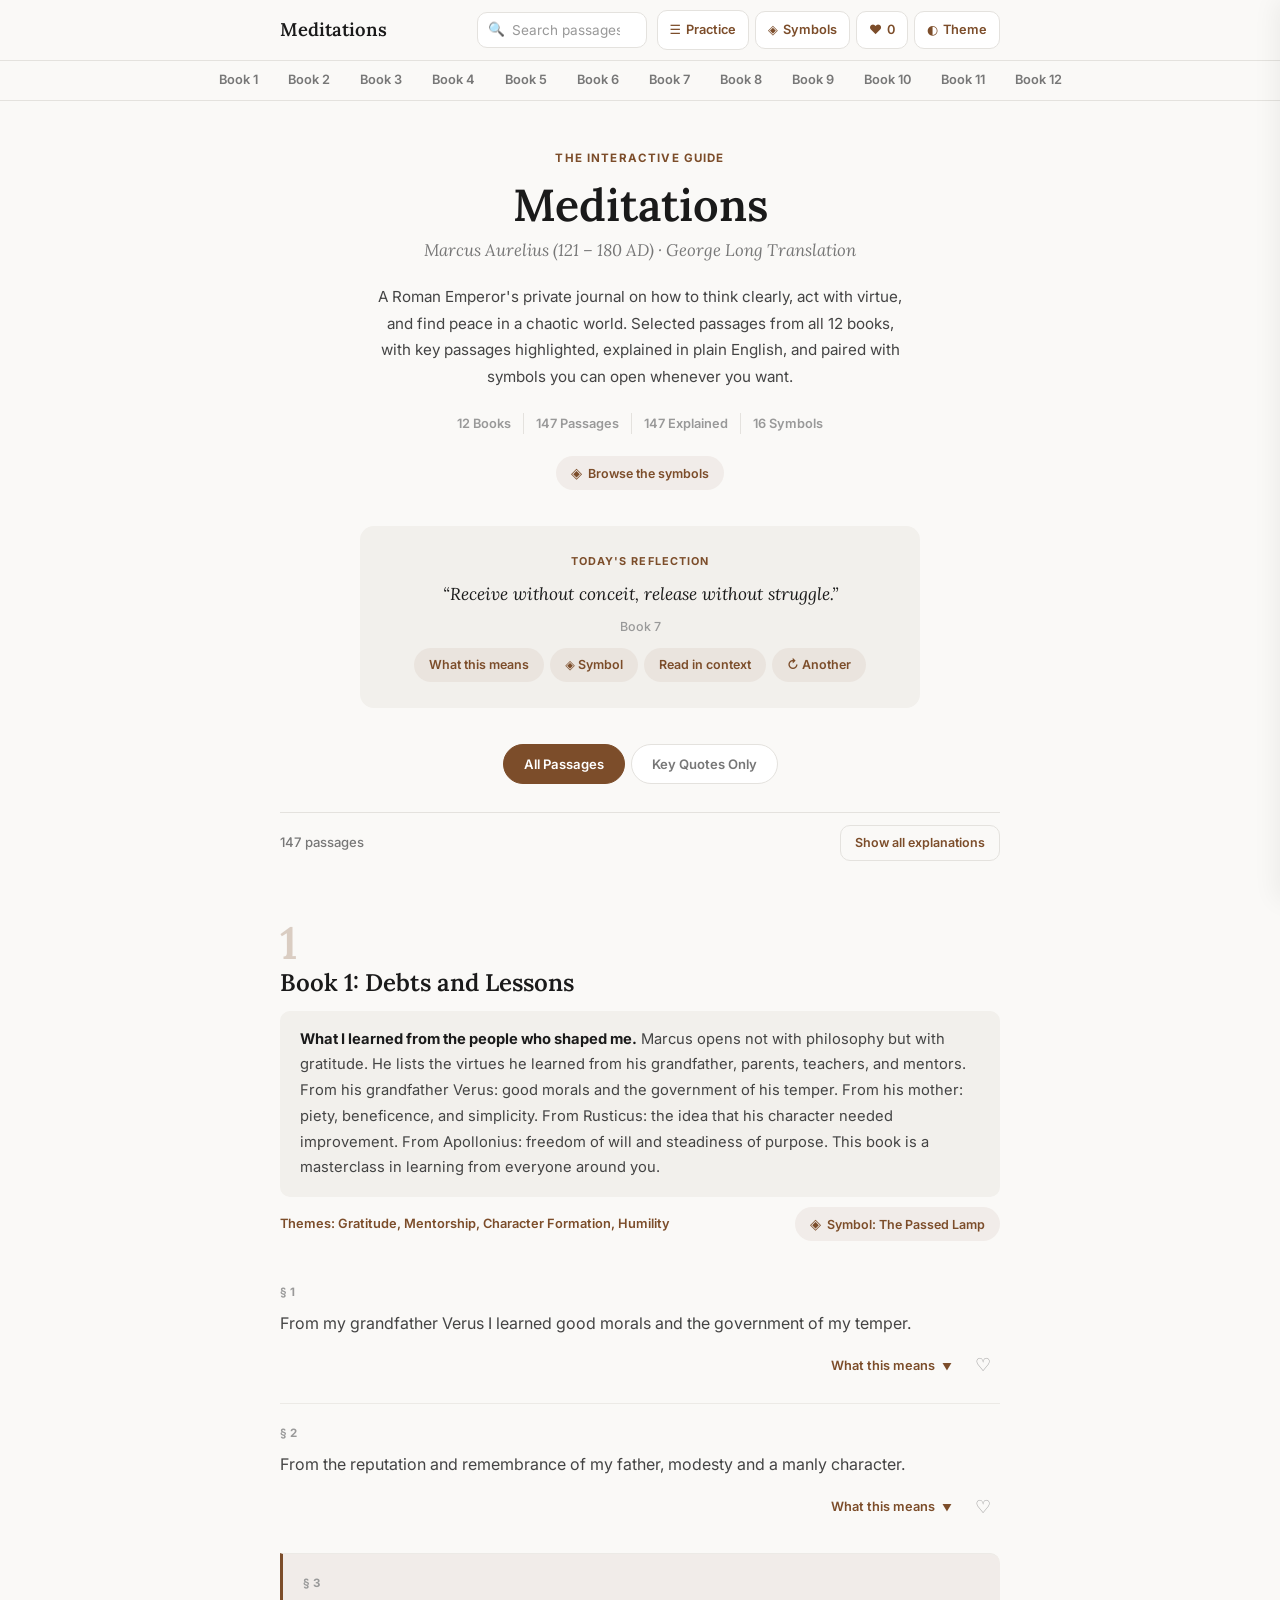
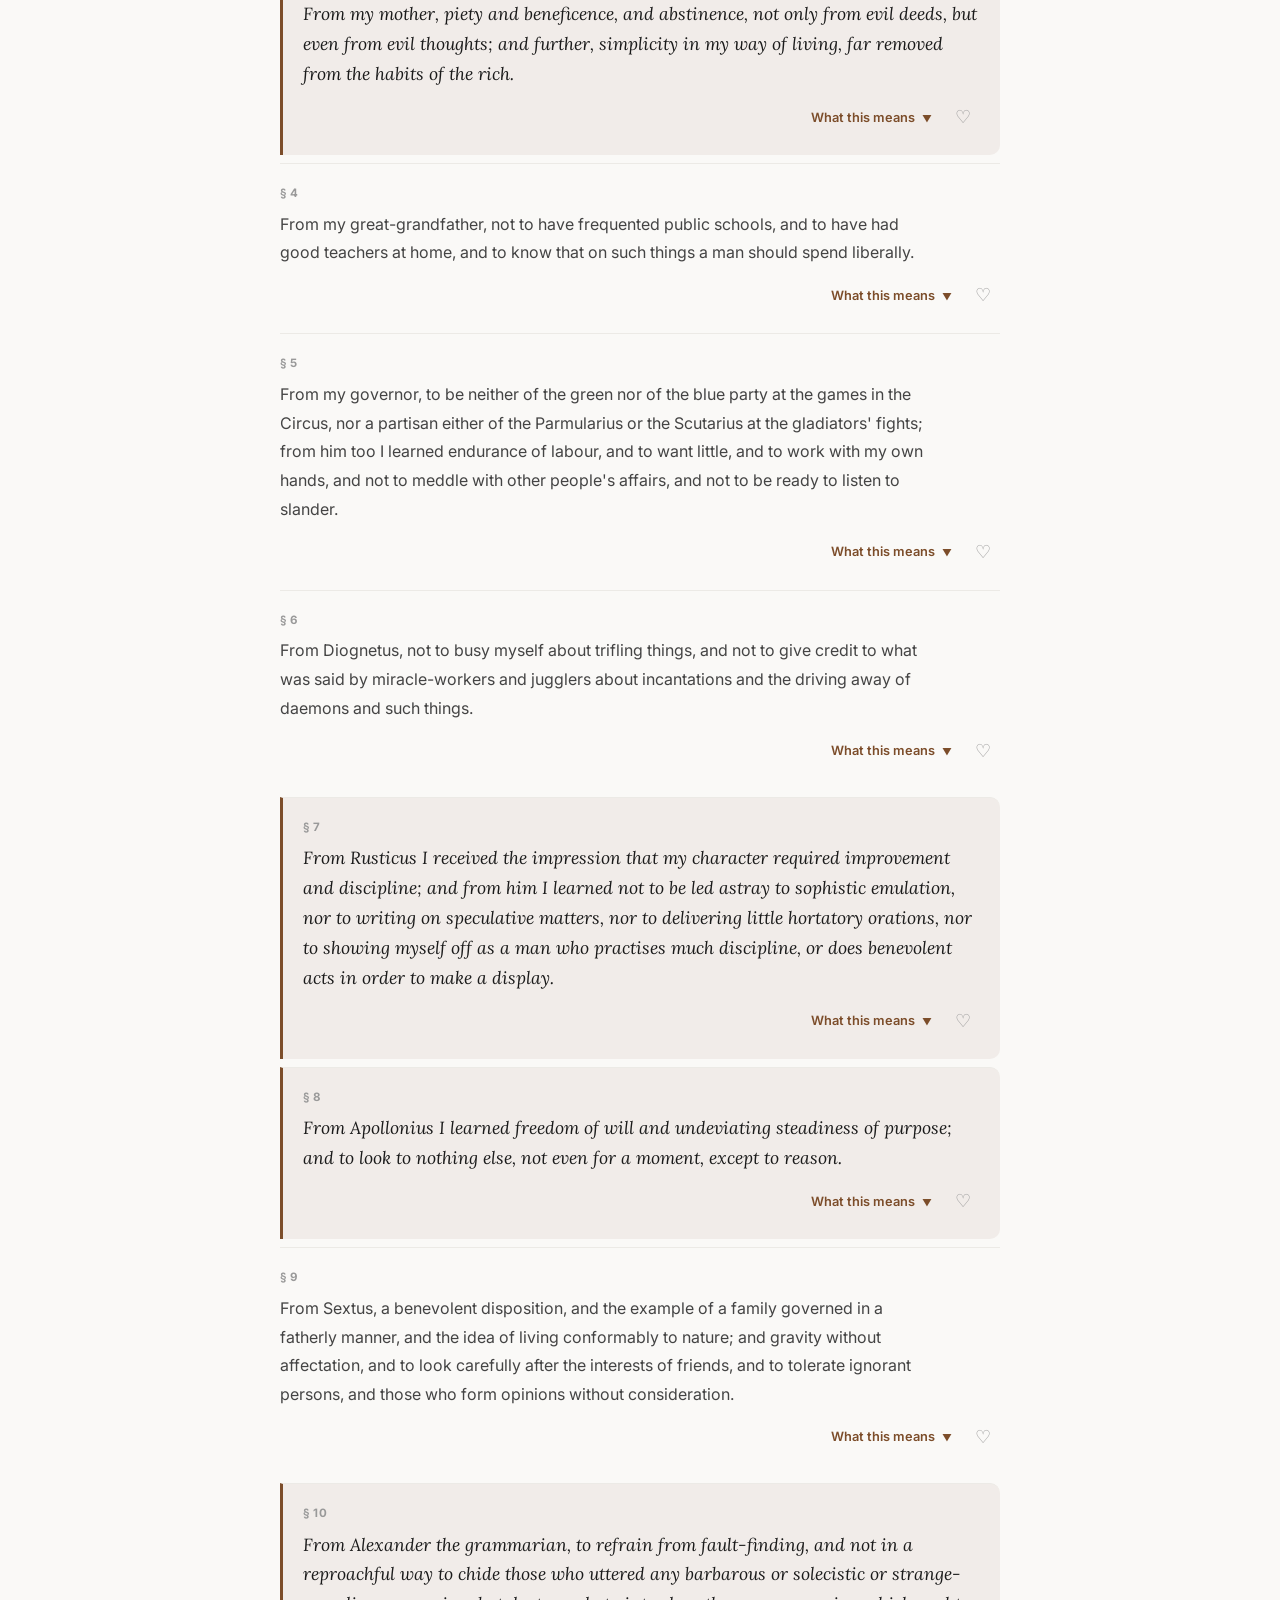
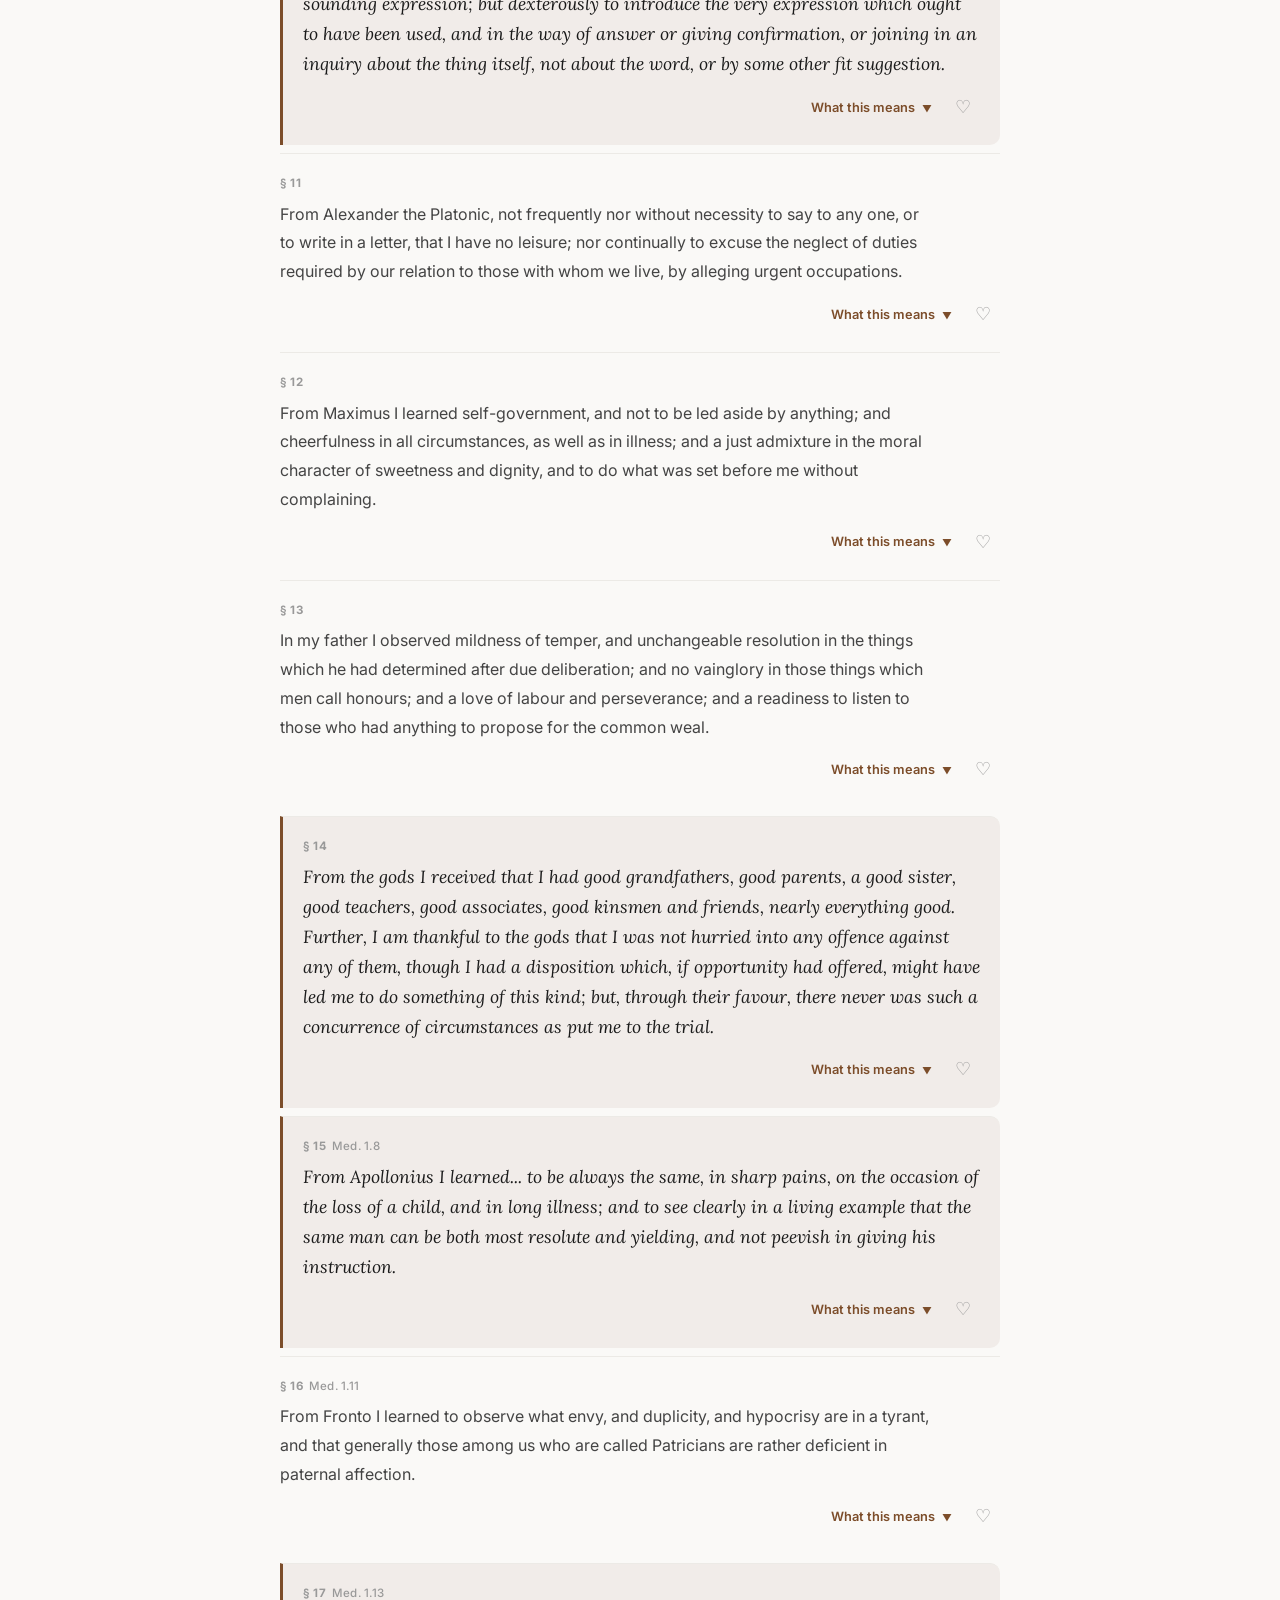
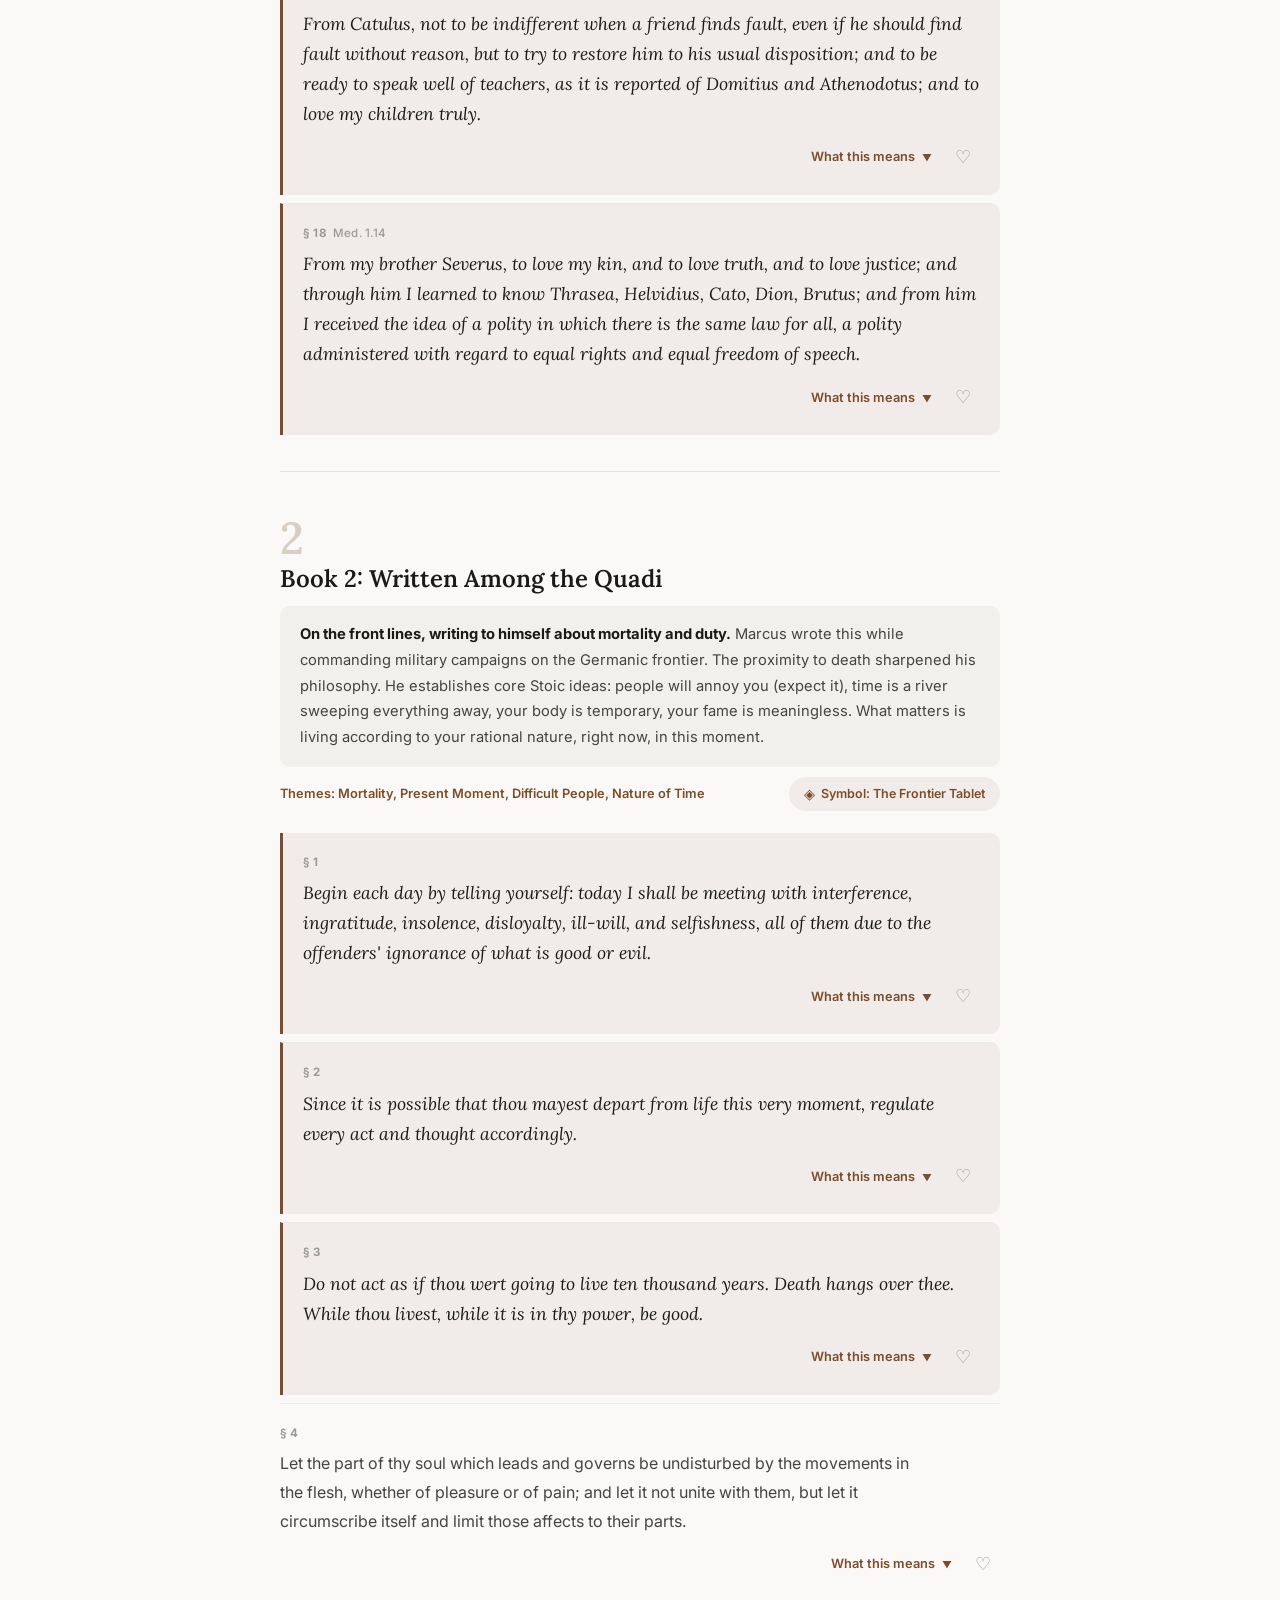
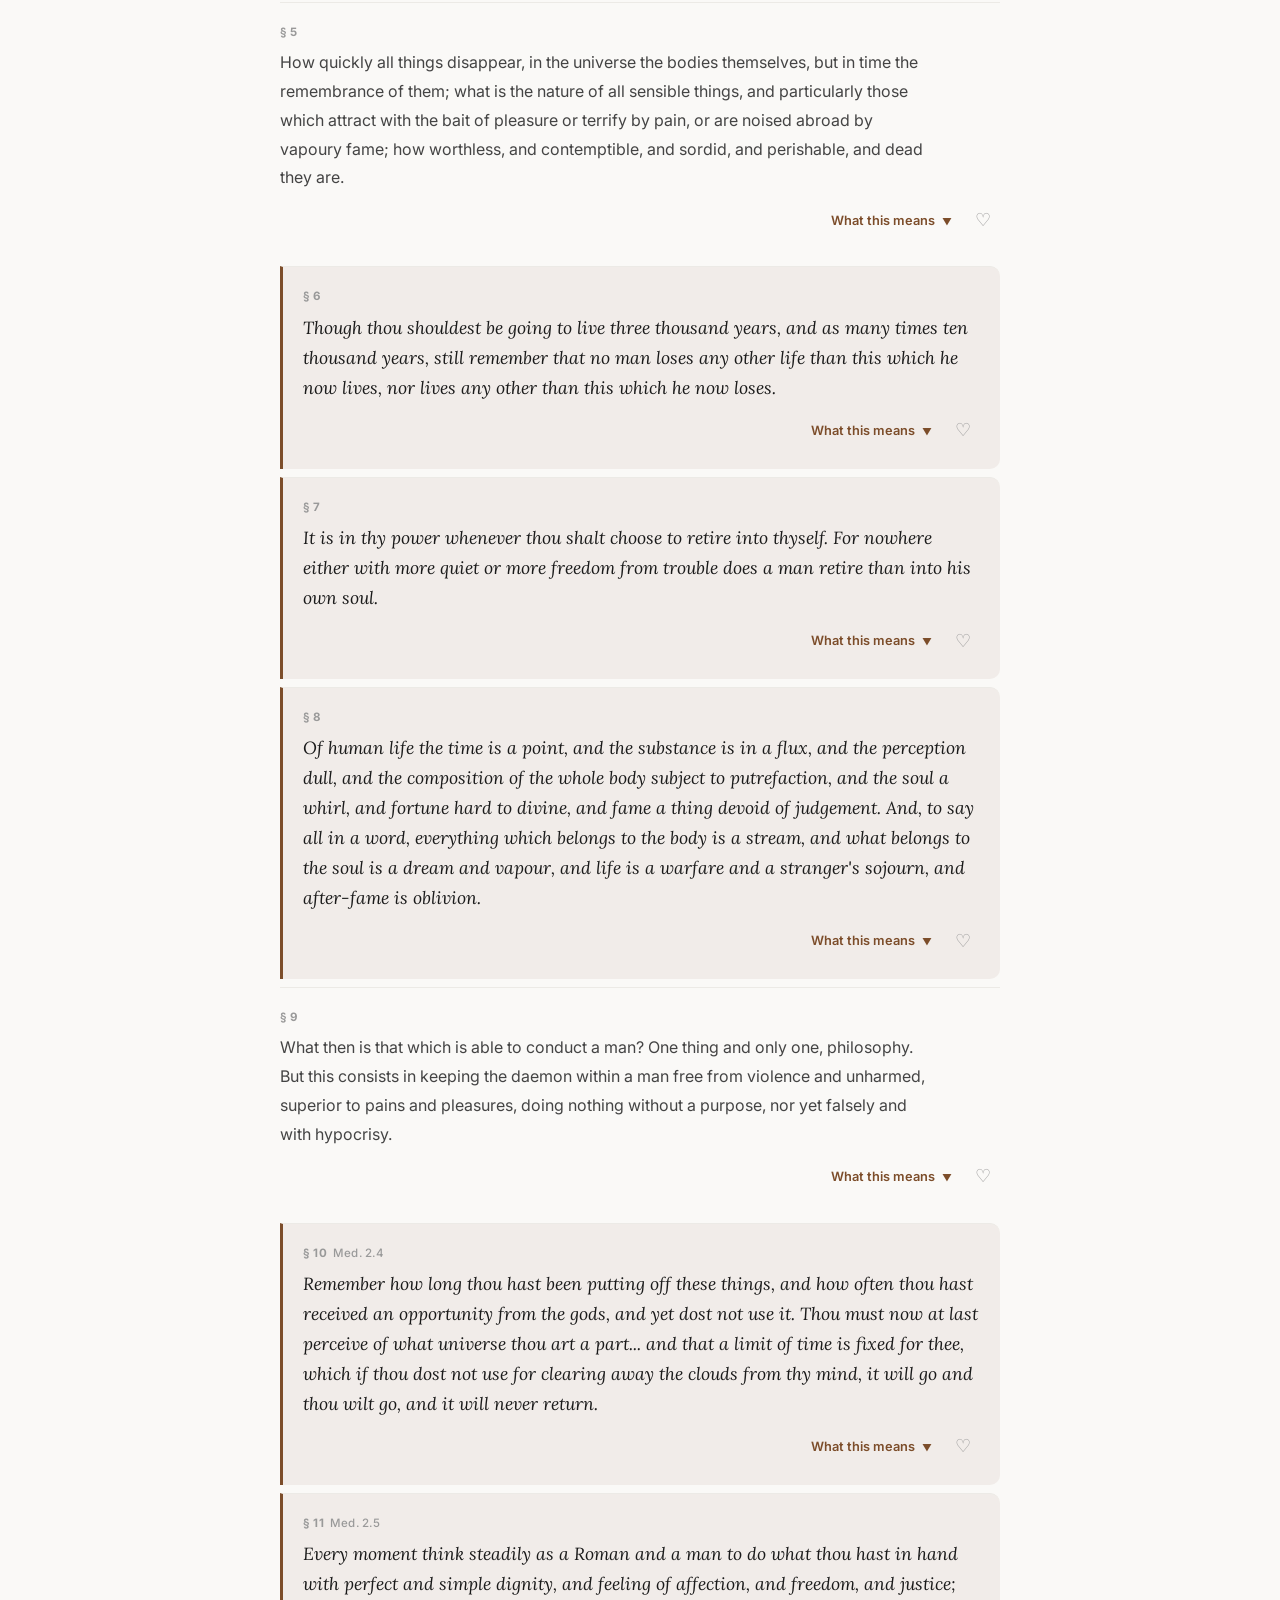
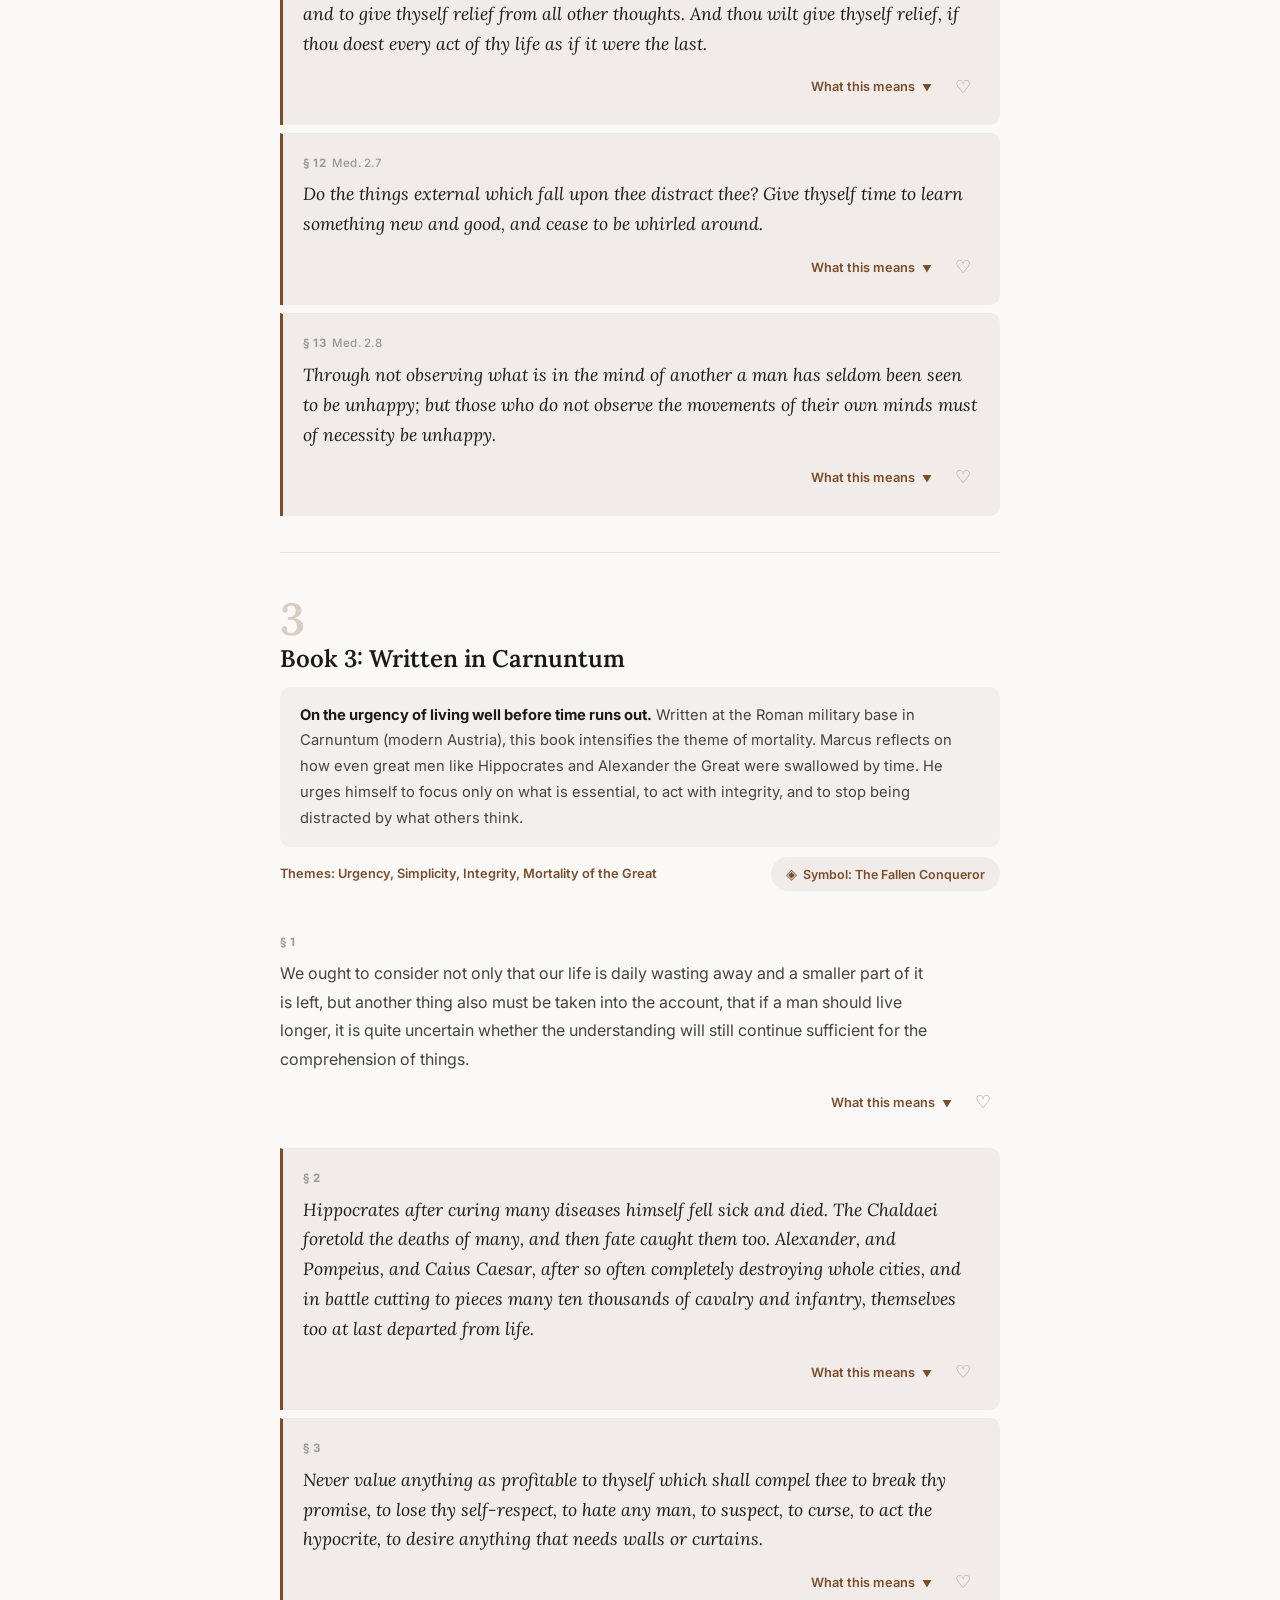
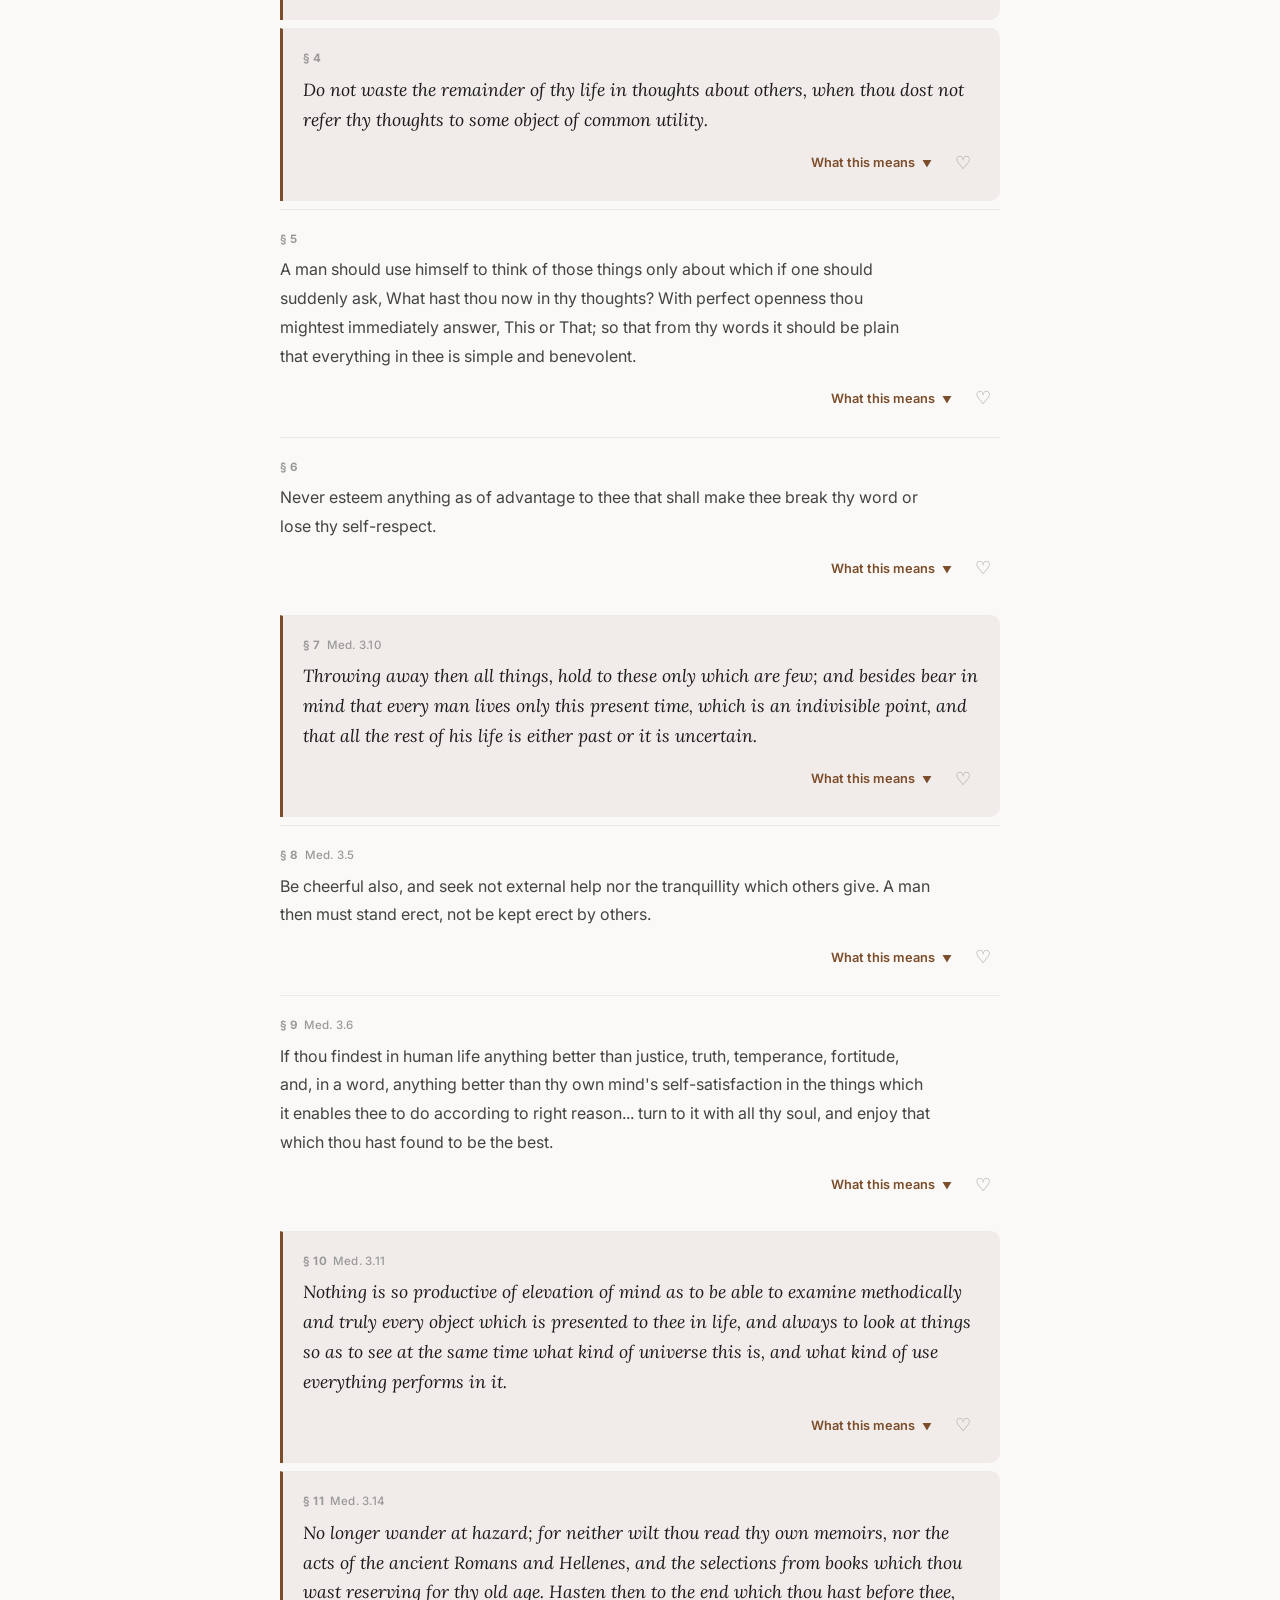
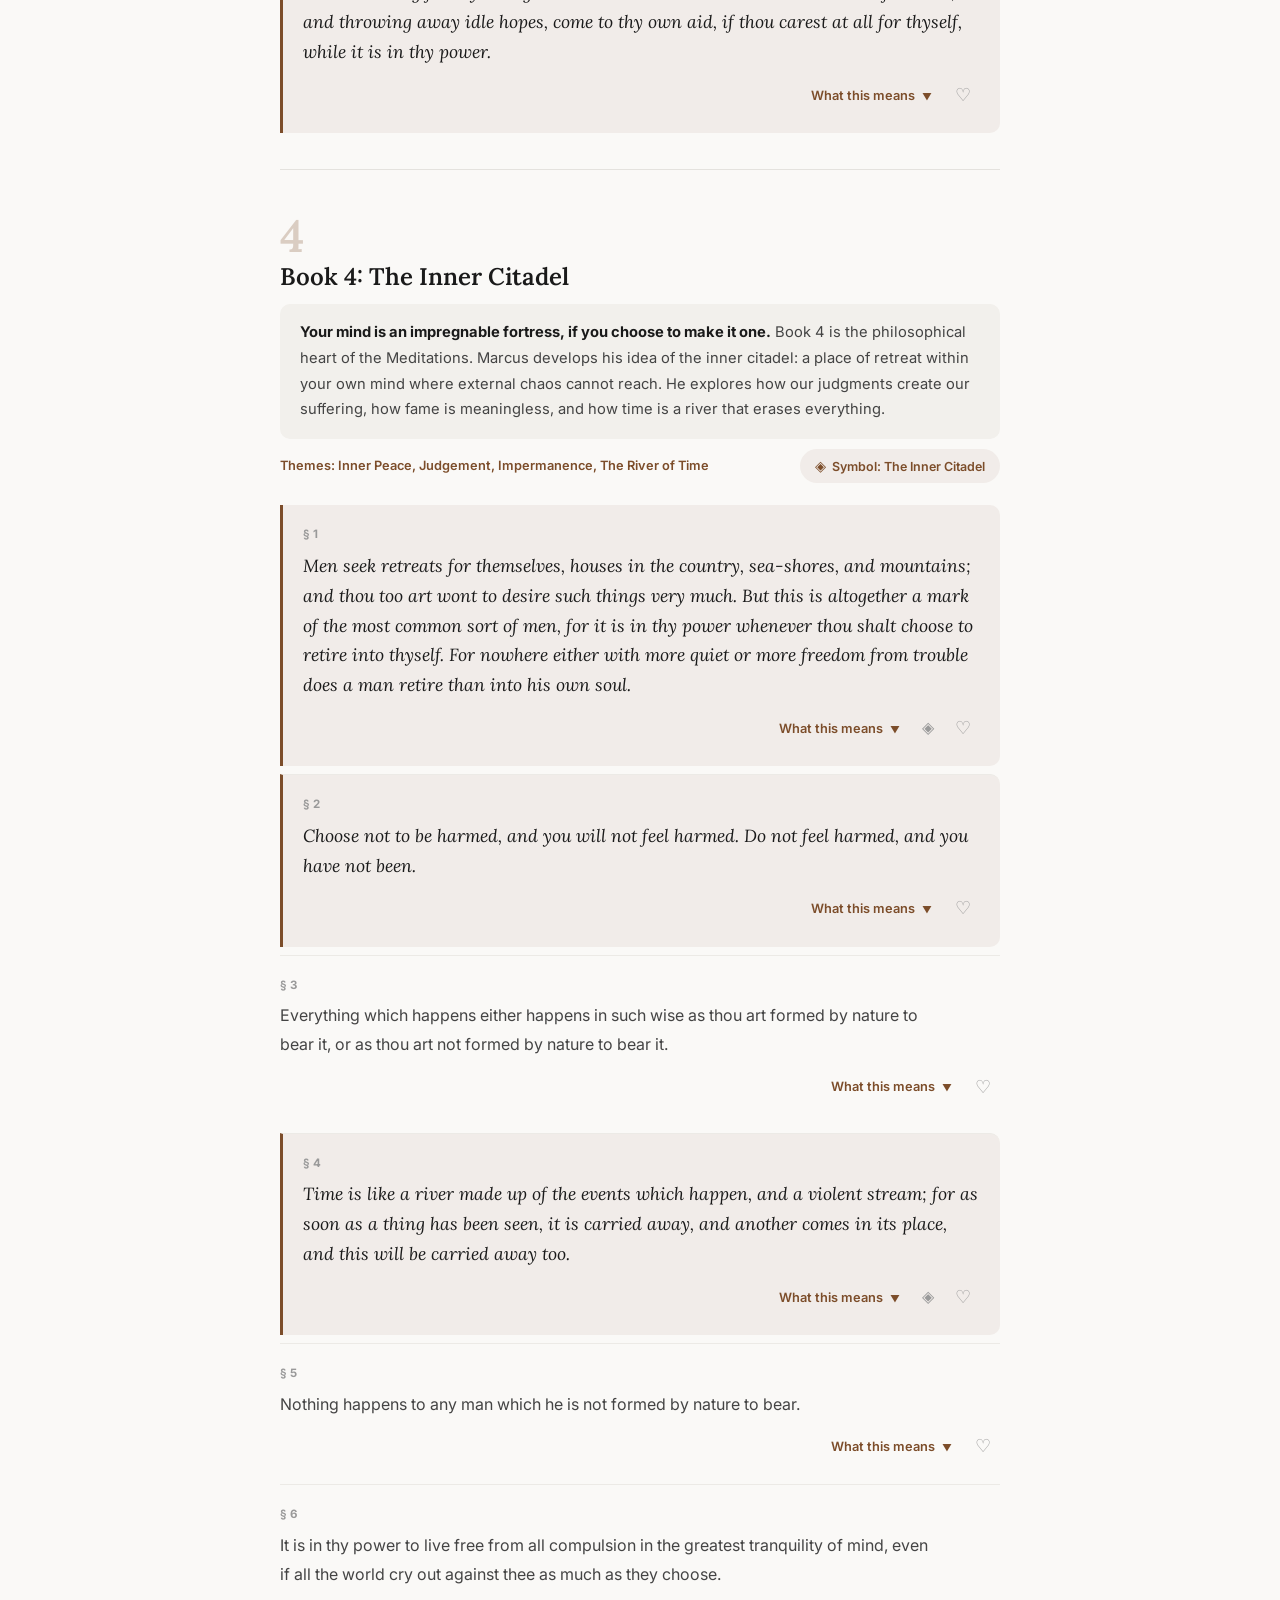
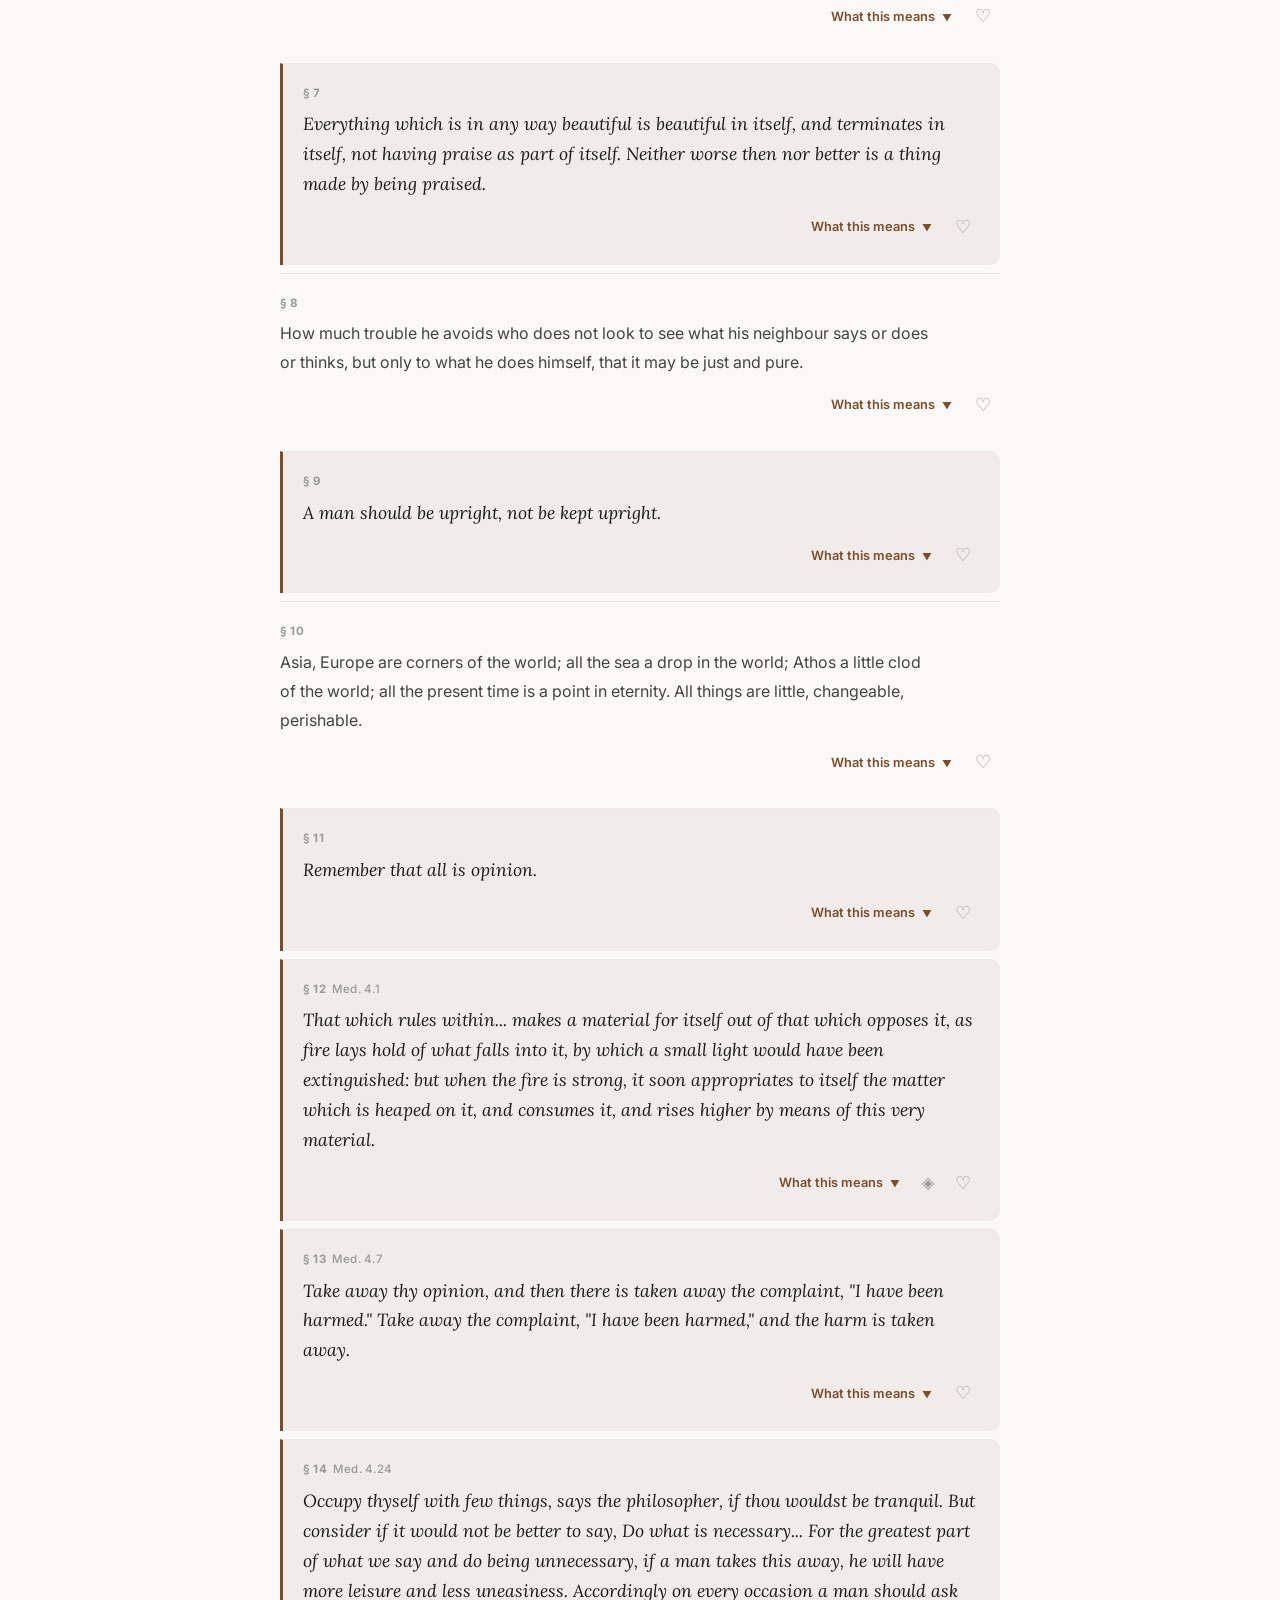
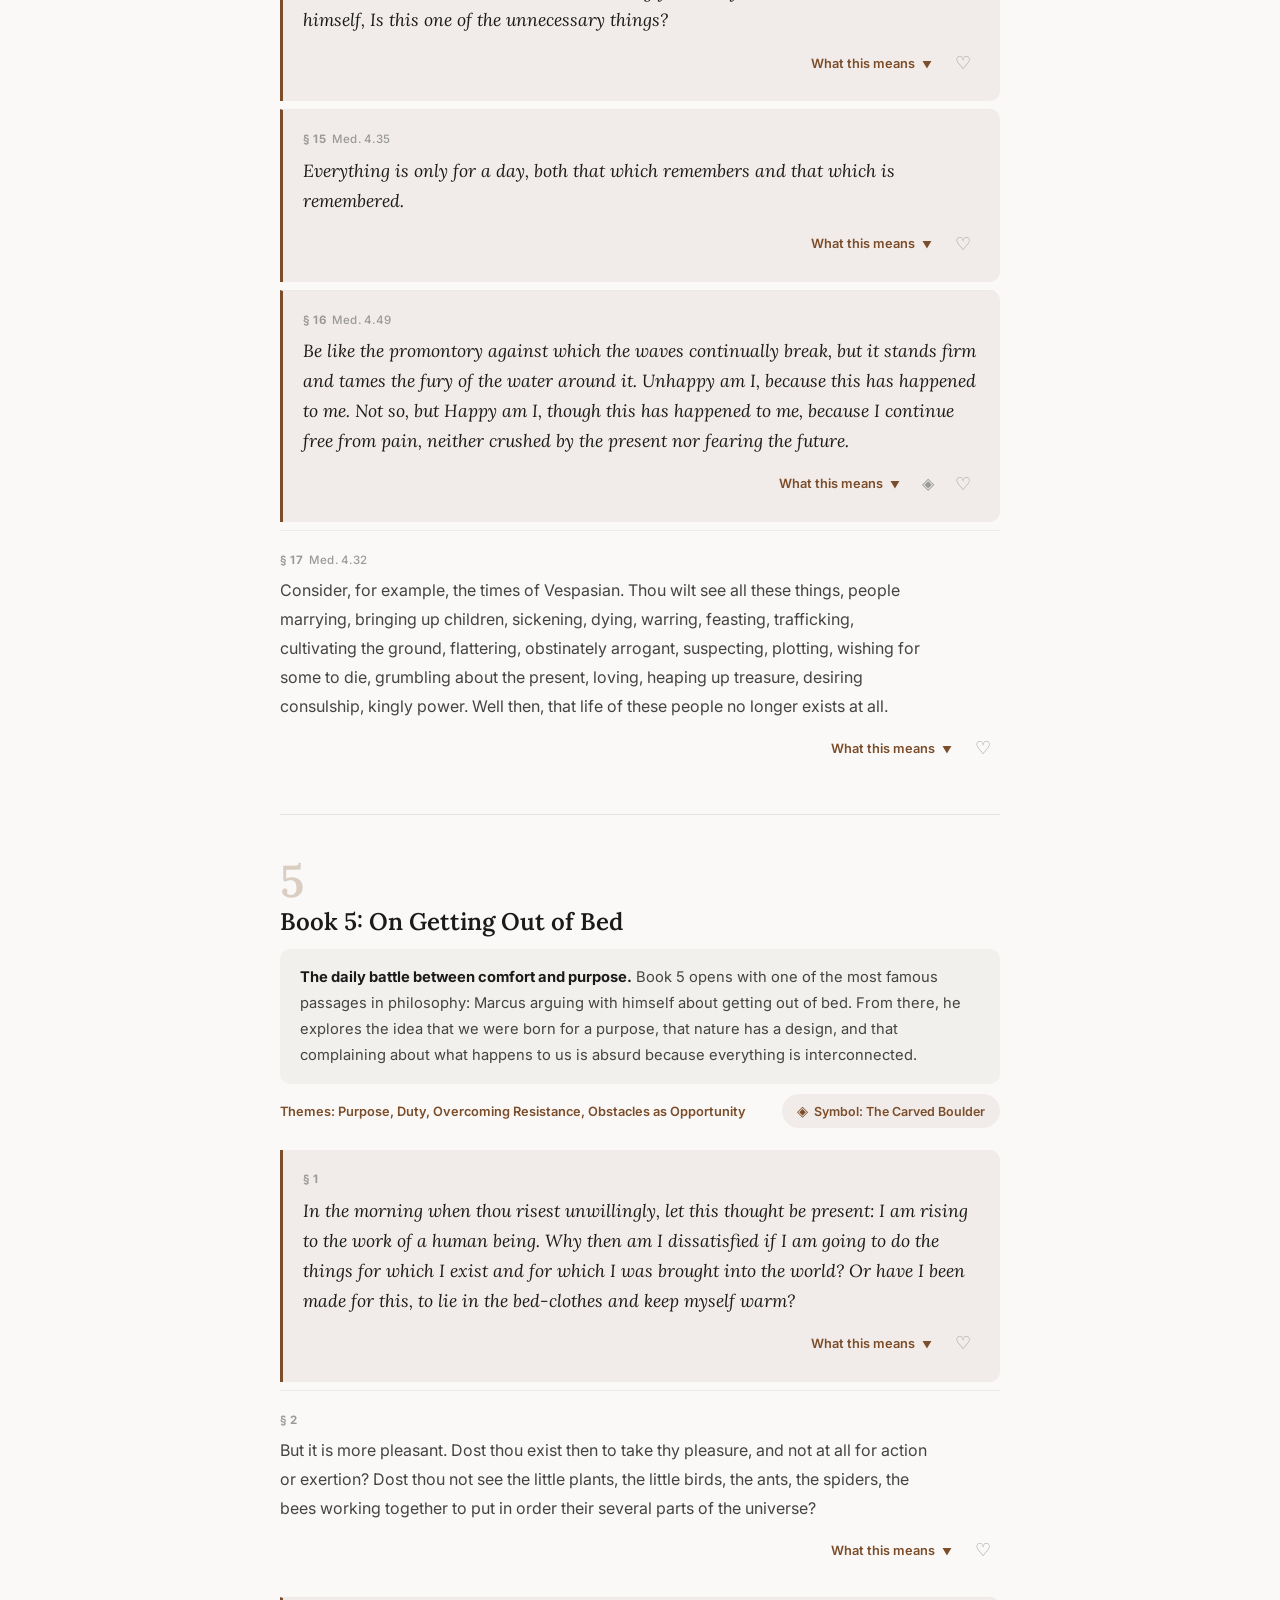
==== commit a2417576: "Load data-plain.js; README update" ====
--- a/index.html
+++ b/index.html
@@ -182,6 +182,7 @@
 <script src="theme.js"></script>
 <script src="data.js"></script>
 <script src="data-extra.js"></script>
+<script src="data-plain.js"></script>
 <script src="app.js"></script>
 </body>
 </html>
